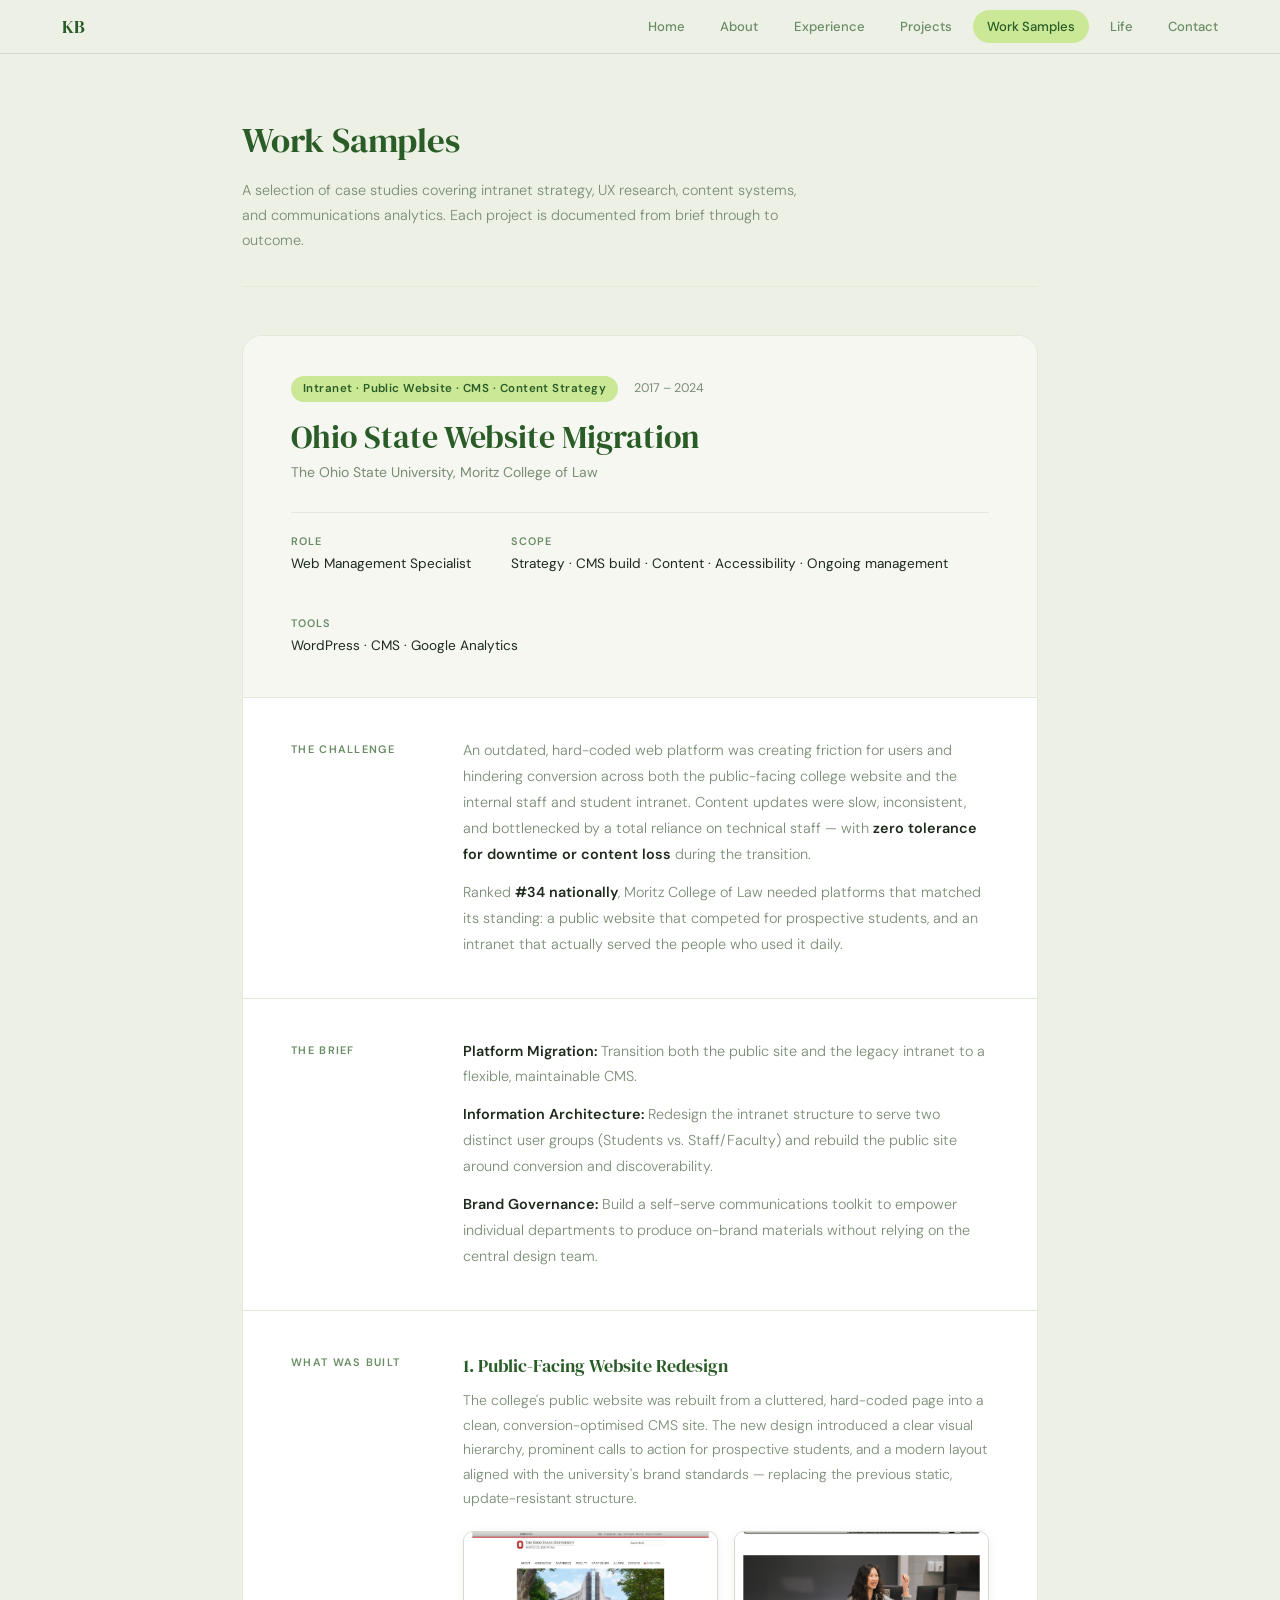
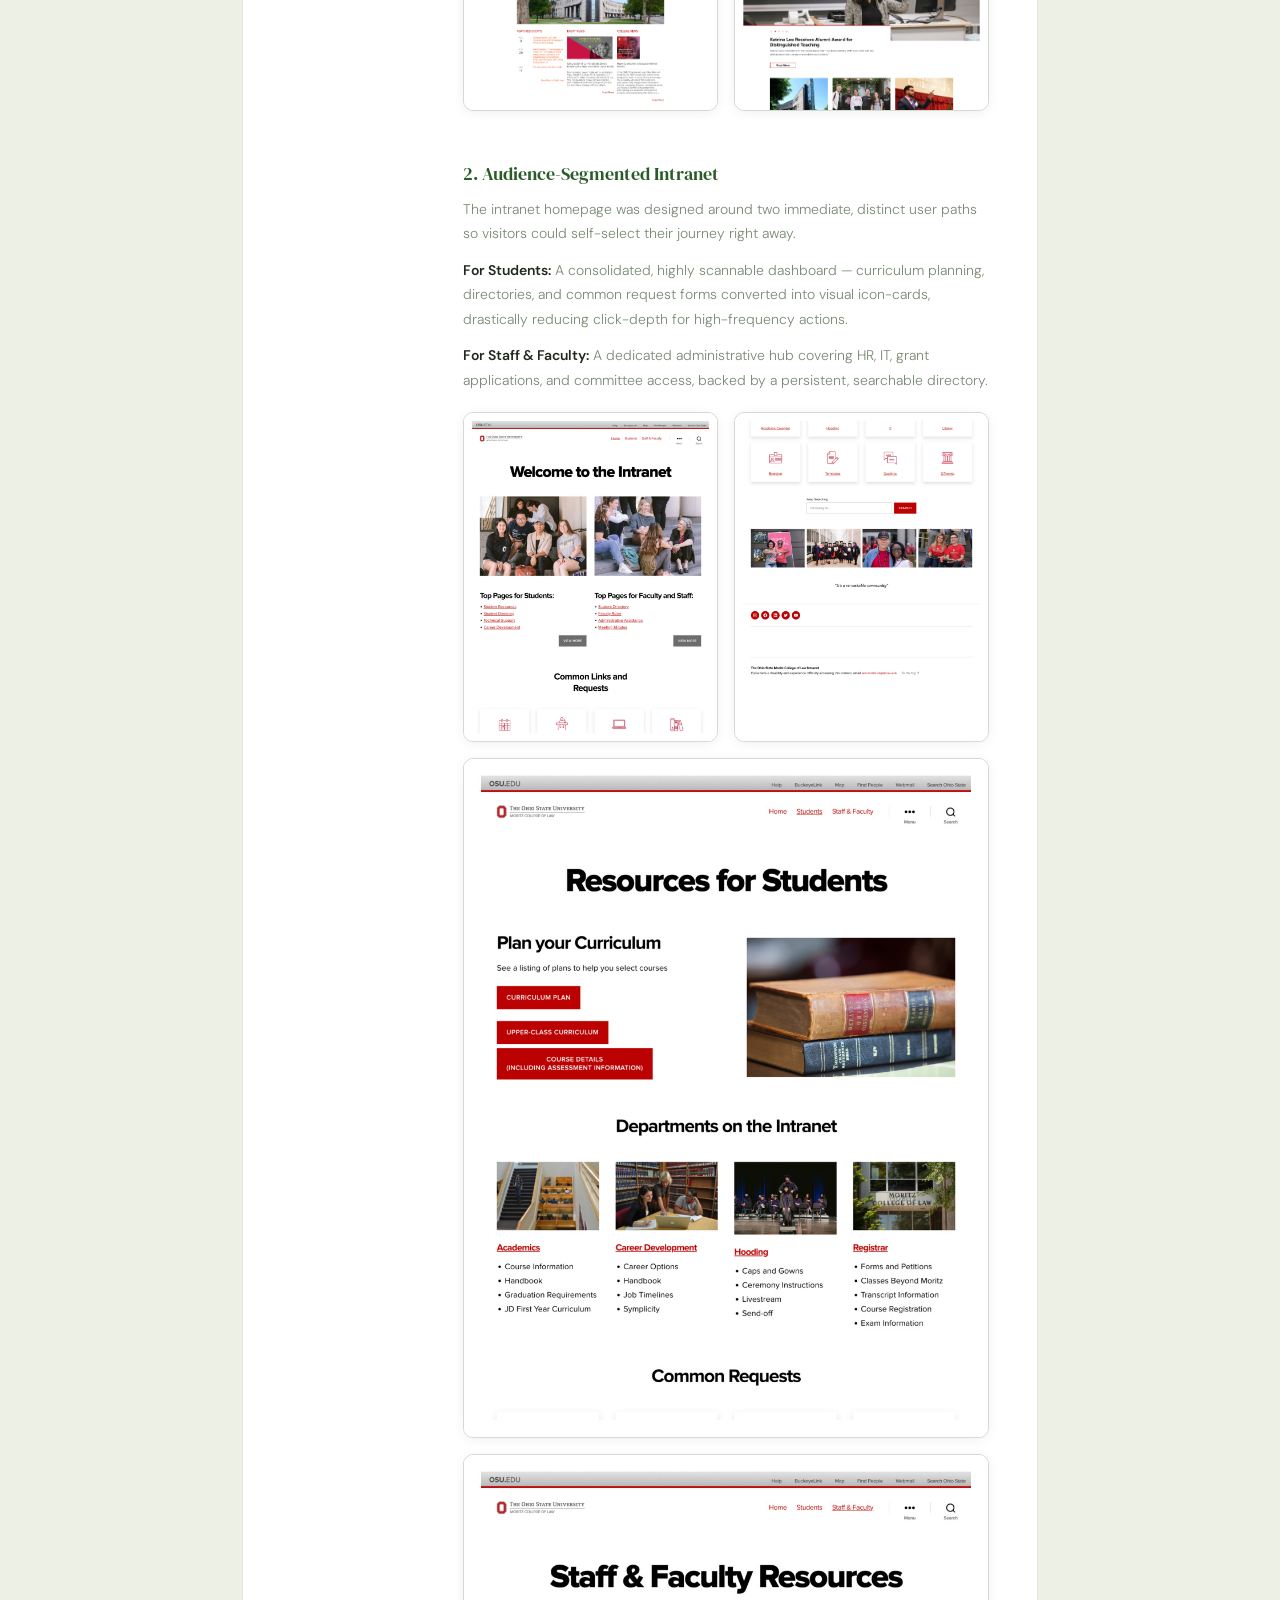
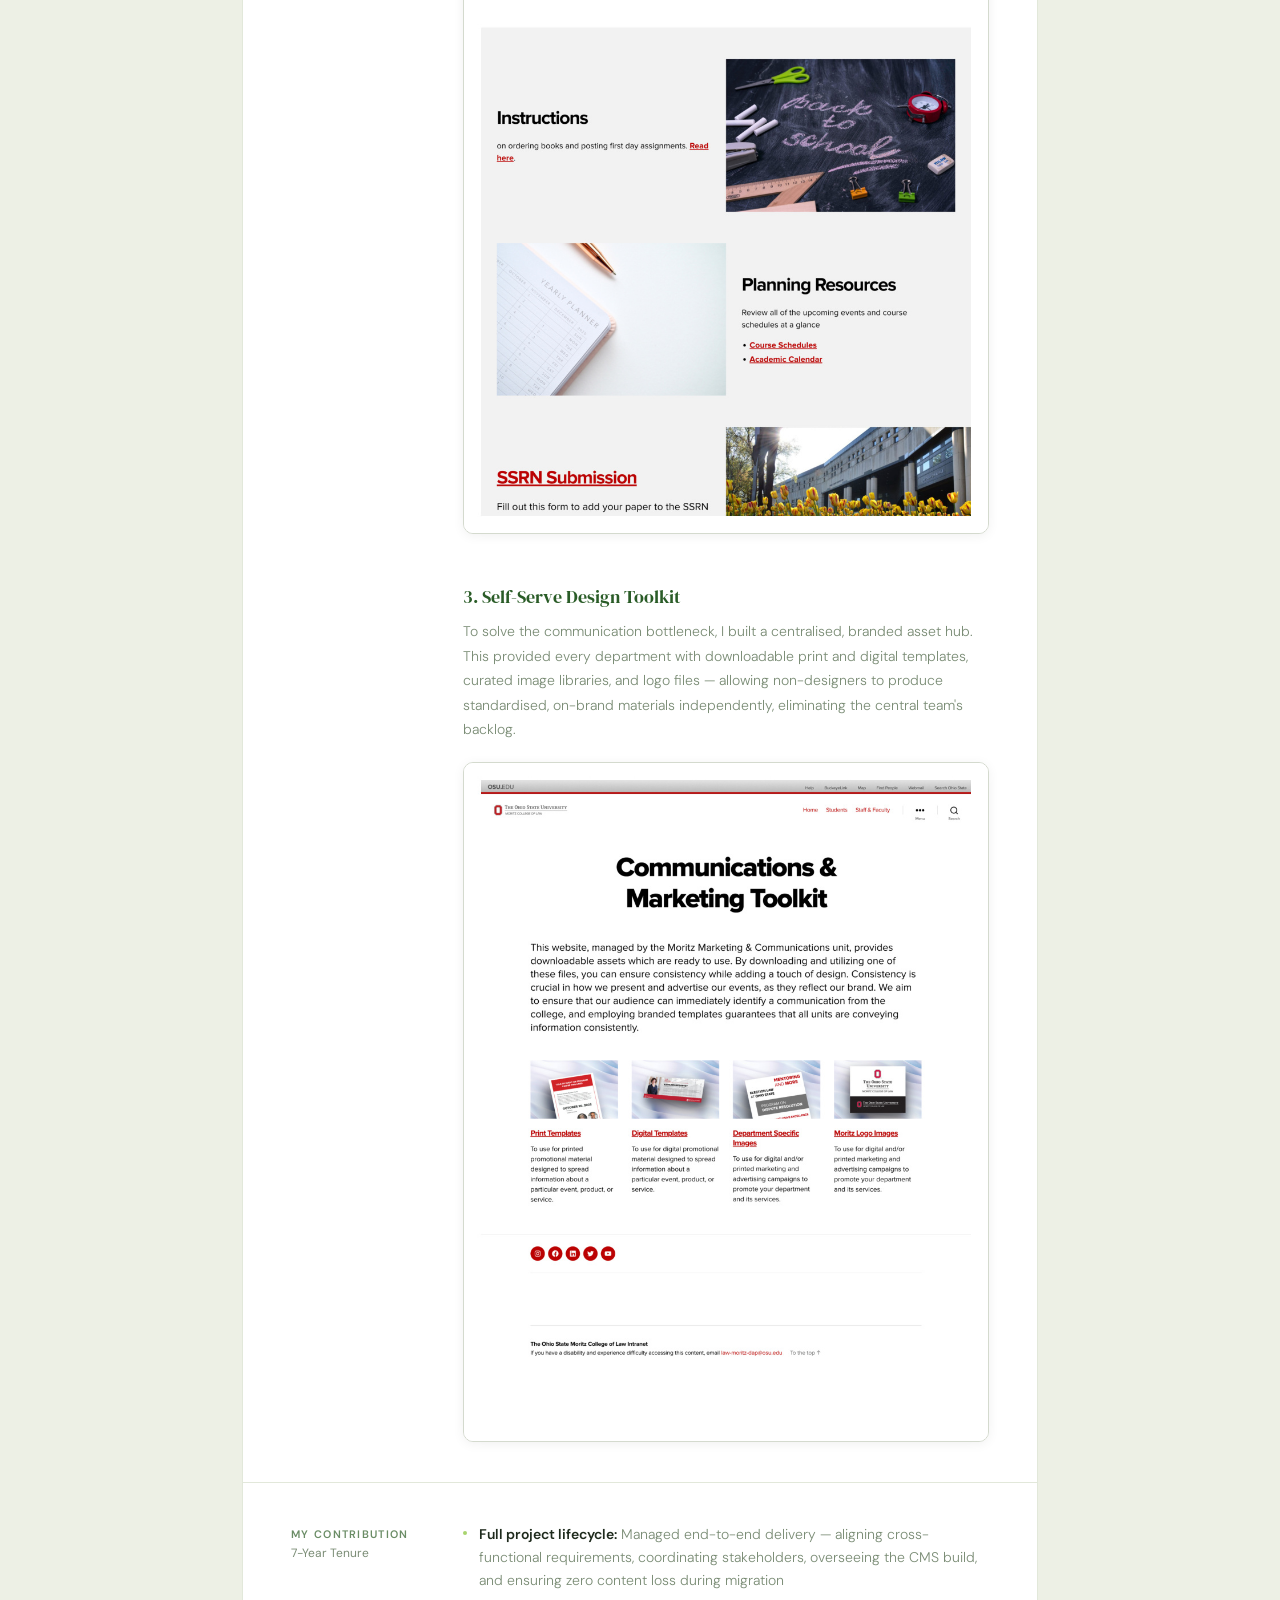
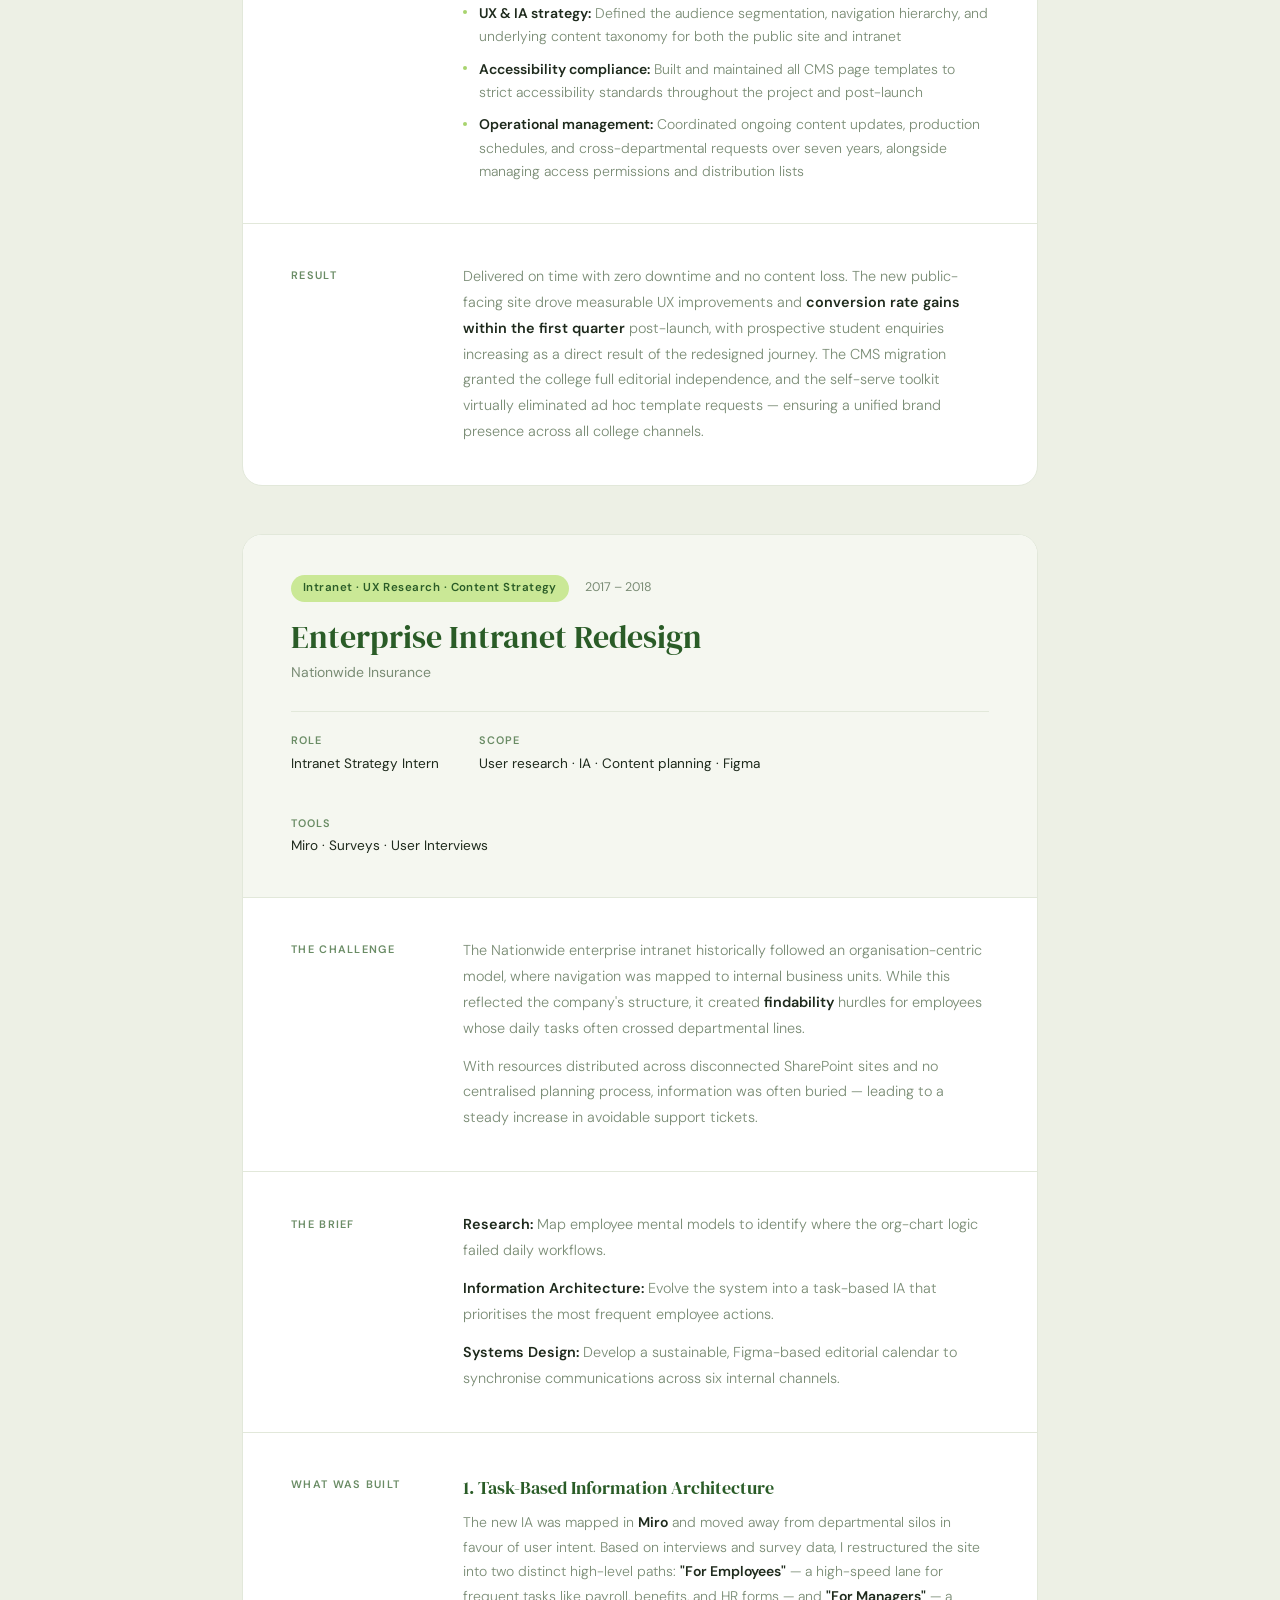
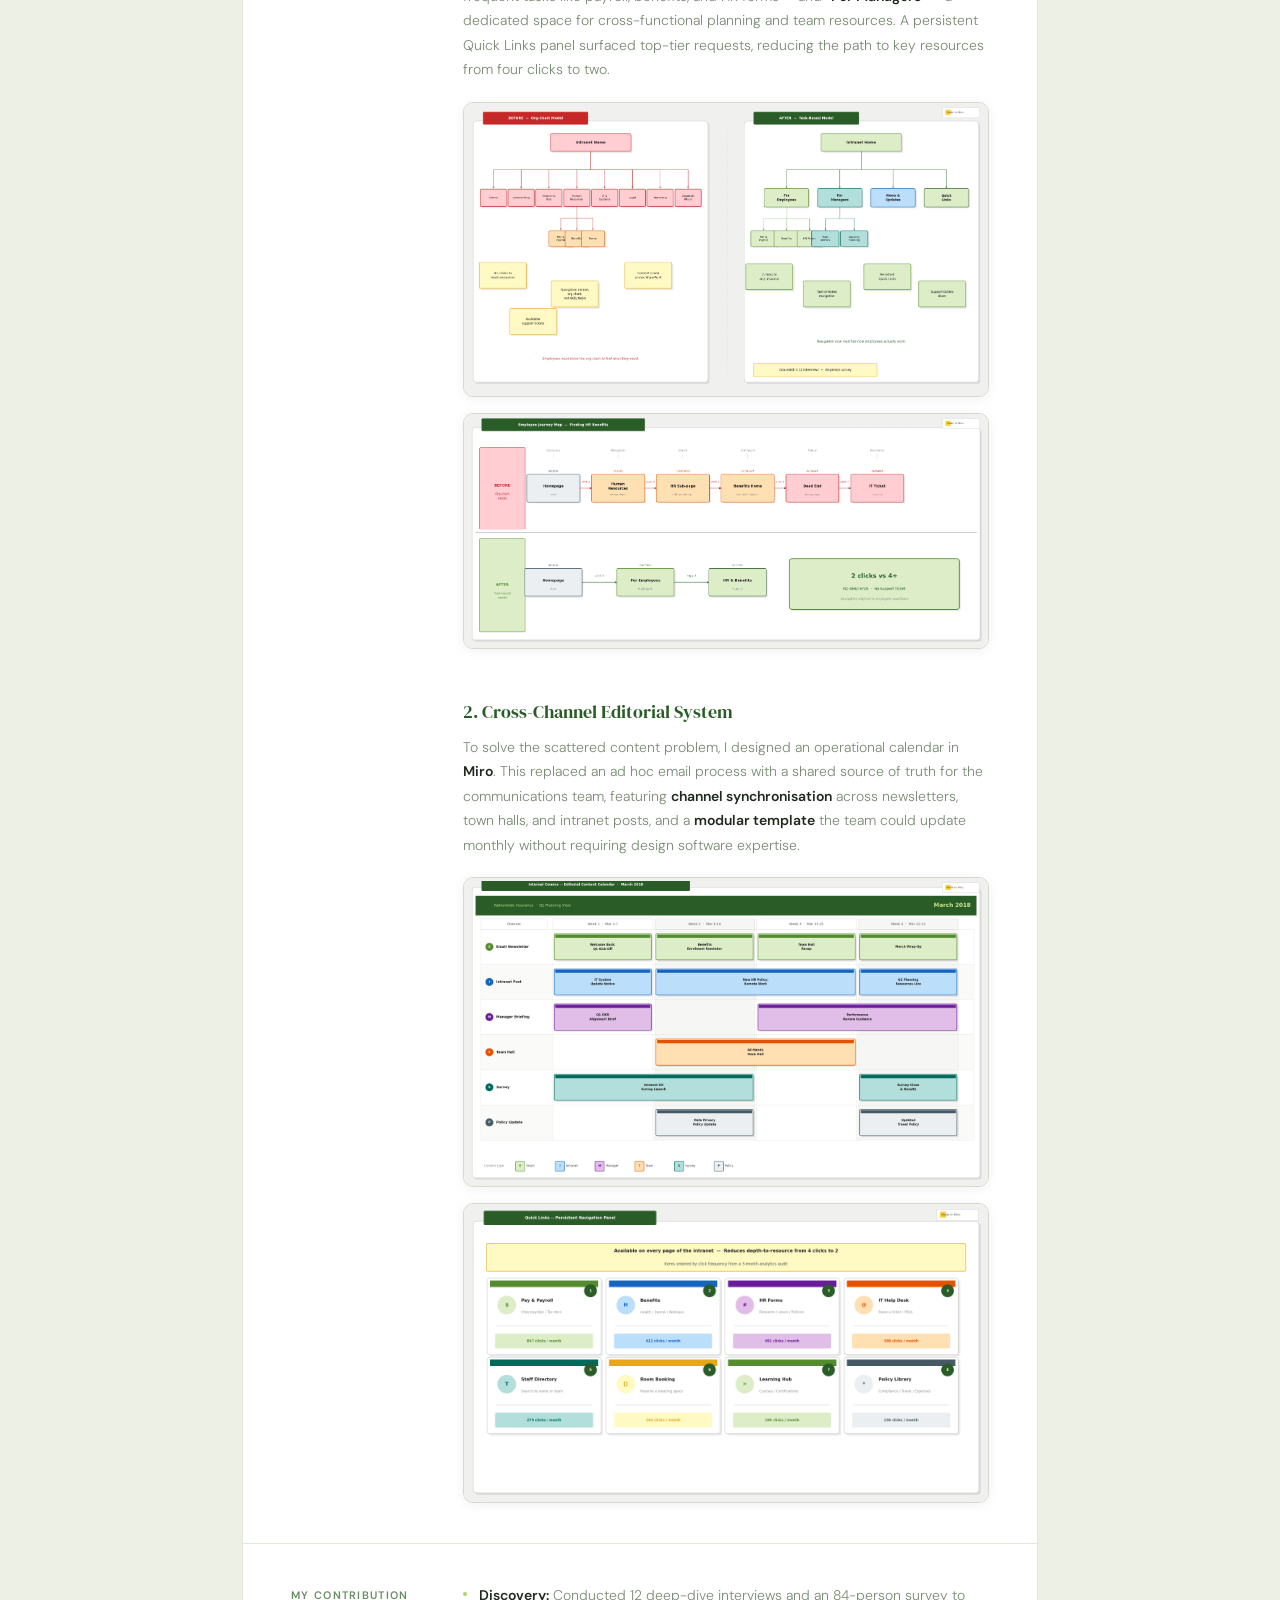
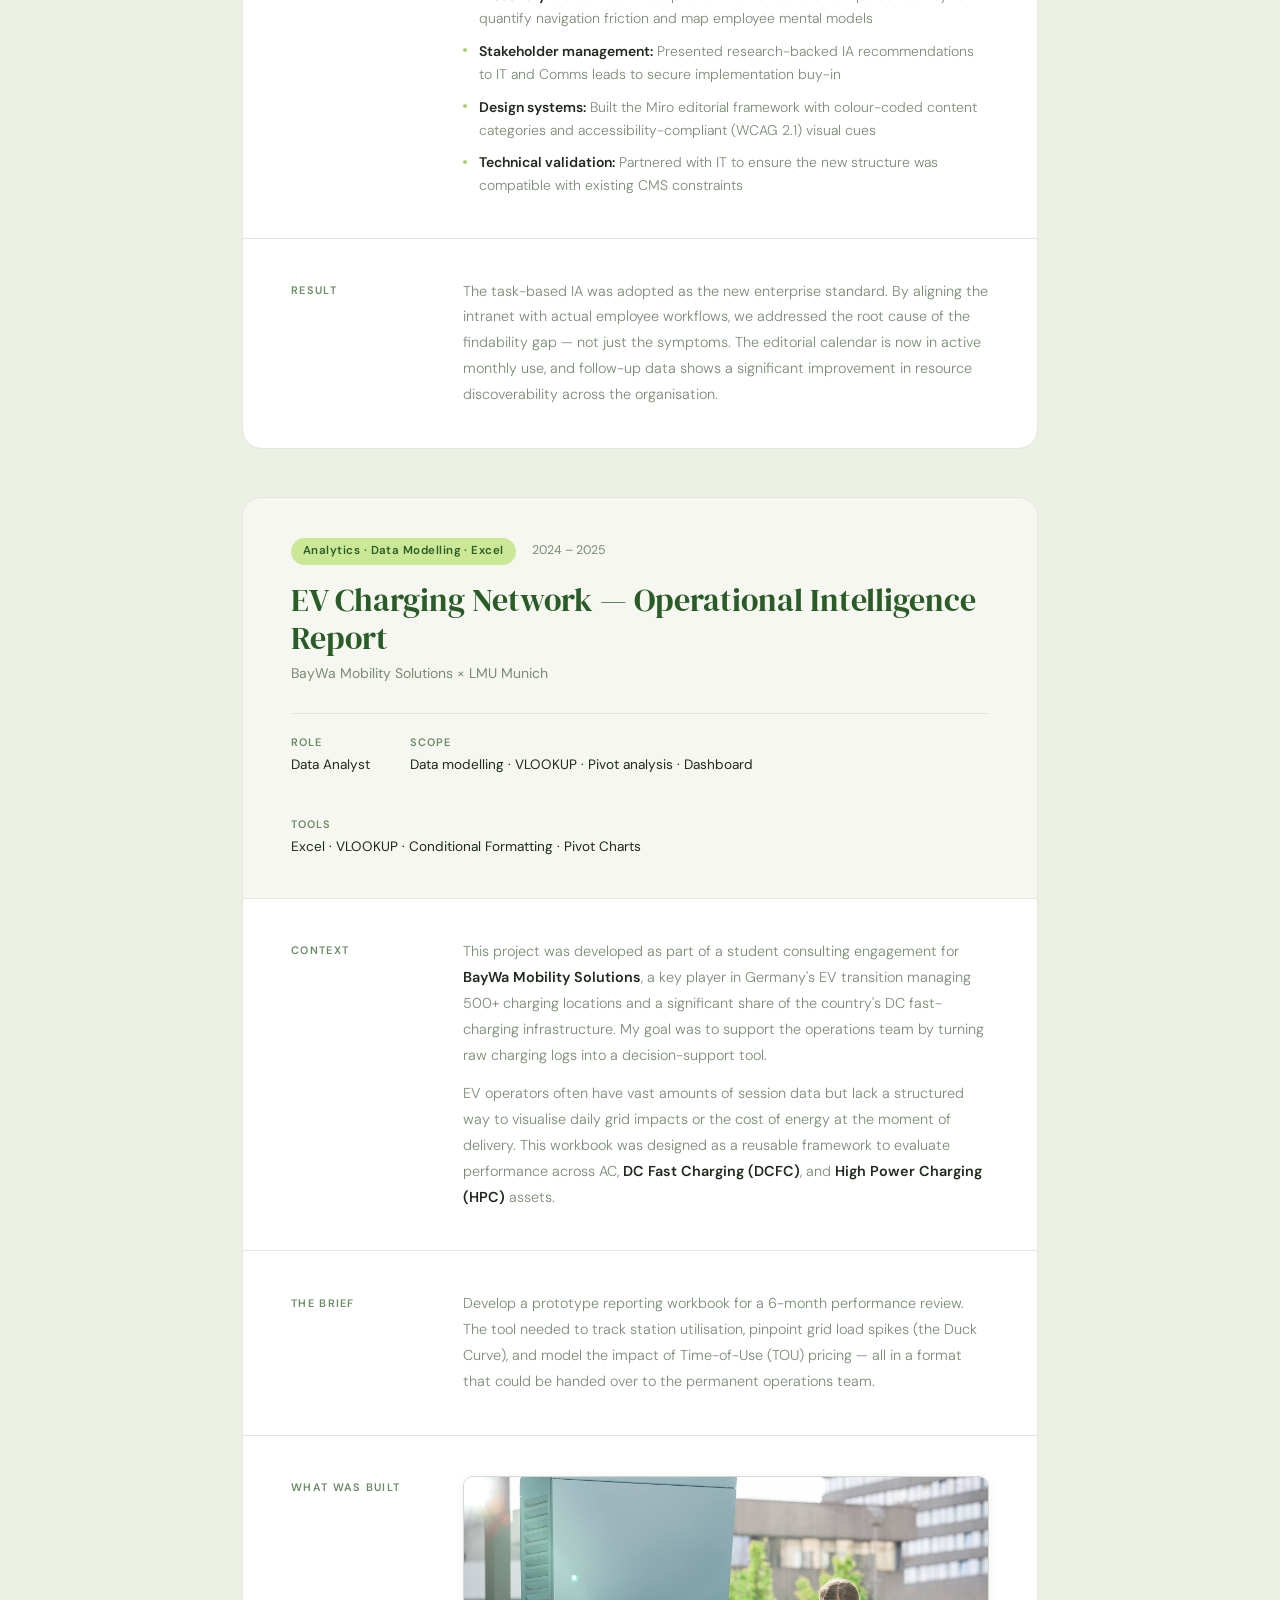
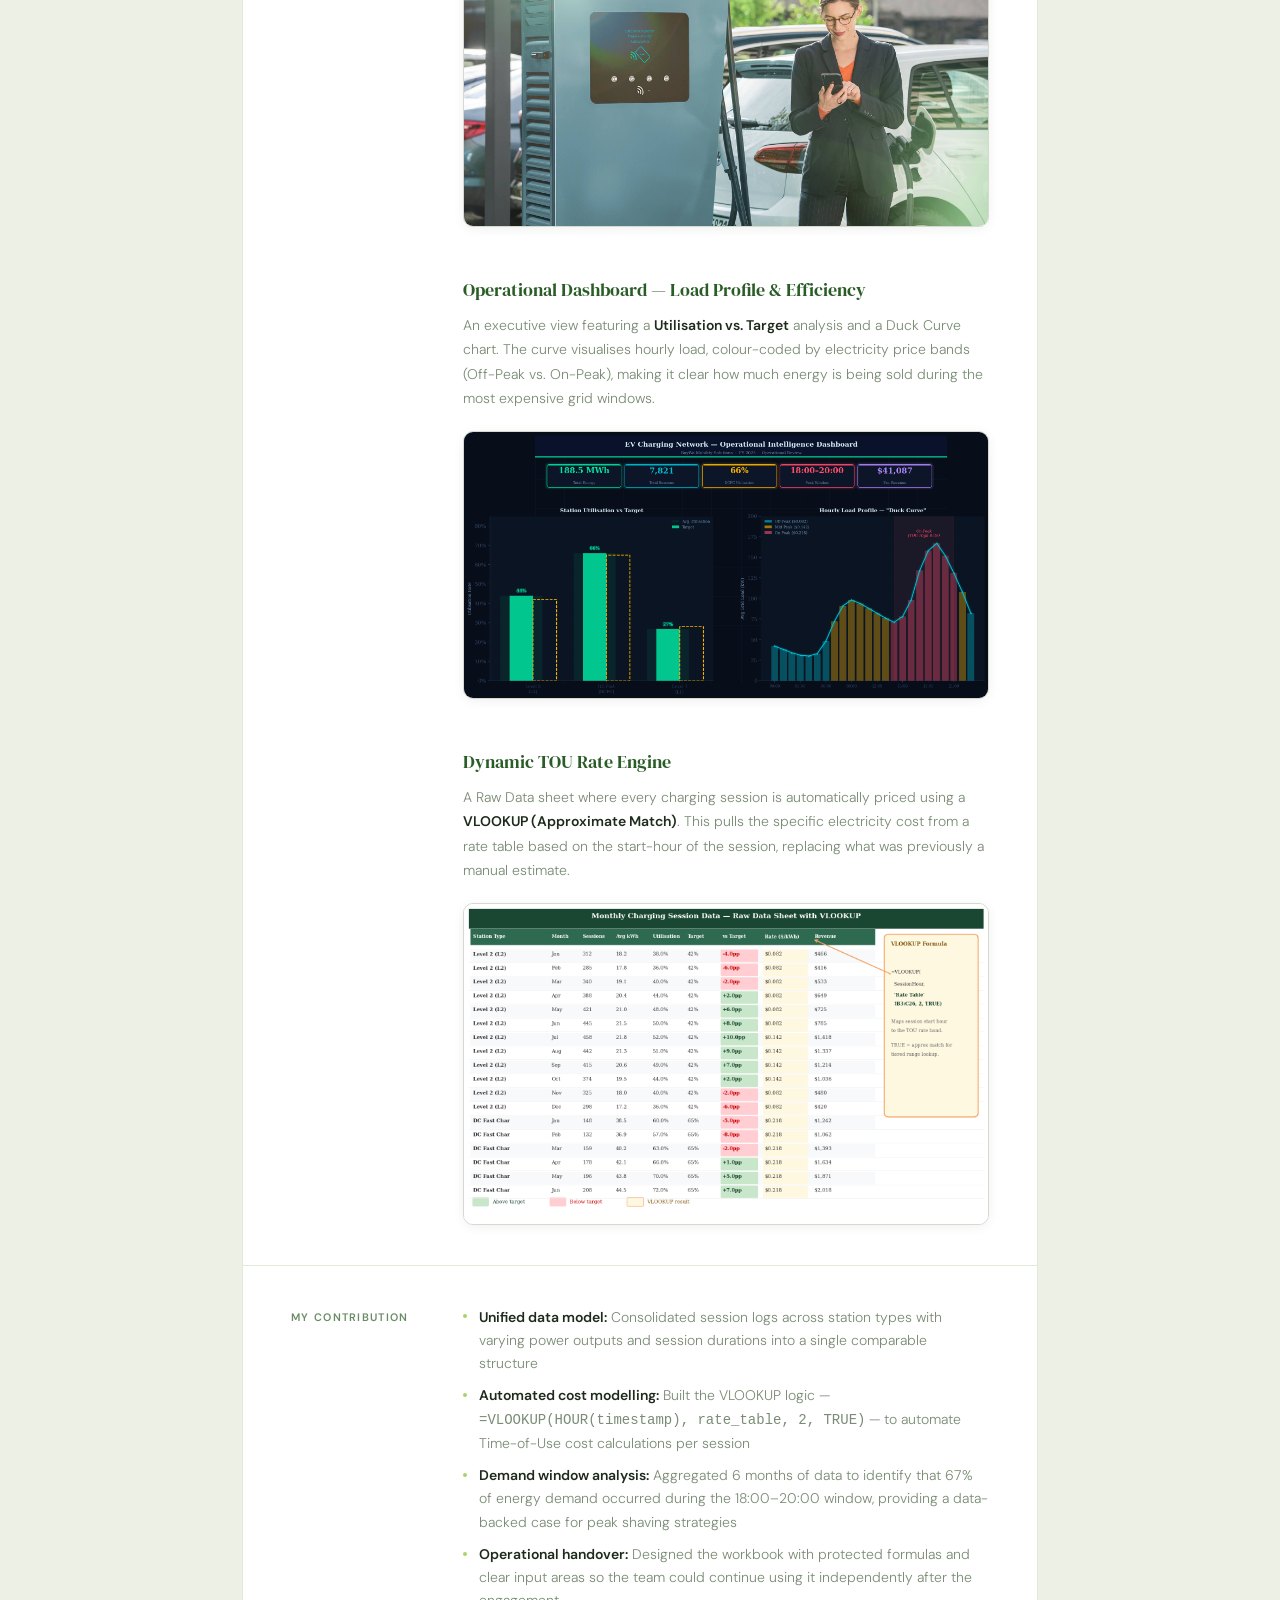
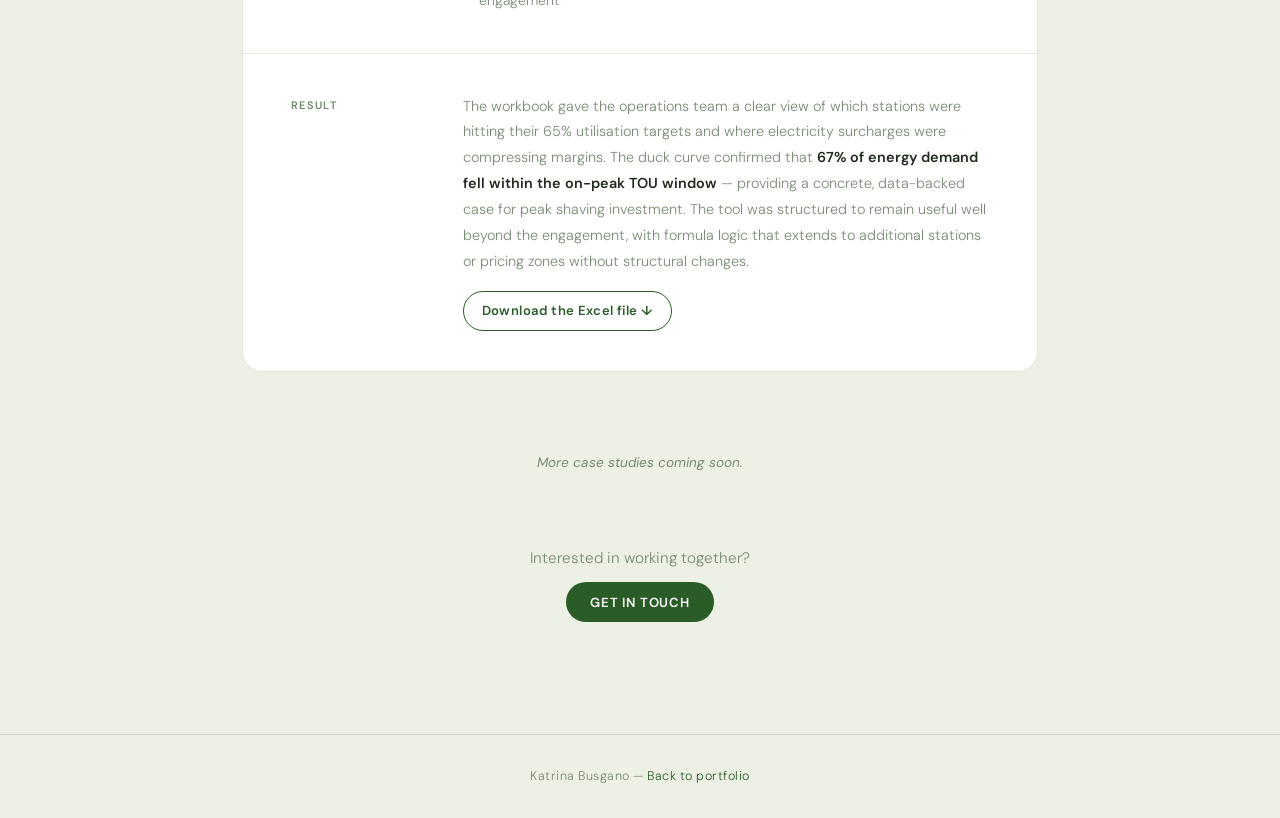
==== work.html @ 921f1012 "Rename Excel file and update GreenGrid references to BayWa" ====
<!DOCTYPE html>
<html lang="en">
<head>
  <meta charset="UTF-8" />
  <meta name="viewport" content="width=device-width, initial-scale=1.0" />
  <title>Work — Katrina Busgano</title>
  <meta property="og:title" content="Work Samples — Katrina Busgano" />
  <meta property="og:description" content="Case studies from Katrina Busgano's work in digital communications and web management." />
  <meta property="og:type" content="website" />
  <meta property="og:url" content="https://ktrnab.github.io/work.html" />
  <meta property="og:image" content="https://ktrnab.github.io/assets/images/og-image.jpg" />
  <meta property="og:image:width" content="1200" />
  <meta property="og:image:height" content="630" />
  <meta name="robots" content="noindex, nofollow" />
  <link rel="icon" href="data:image/svg+xml,<svg xmlns='http://www.w3.org/2000/svg' viewBox='0 0 100 100'><text y='.9em' font-size='90'>K</text></svg>" />
  <link rel="stylesheet" href="style.css" />
  <link rel="stylesheet" href="work.css" />
</head>
<body>

  <nav>
    <a href="index.html" class="nav-logo">KB</a>
    <div class="nav-links">
      <a href="index.html">Home</a>
      <a href="index.html#about">About</a>
      <a href="index.html#experience">Experience</a>
      <a href="index.html#projects">Projects</a>
      <a href="work.html" class="active">Work Samples</a>
      <a href="index.html#interests">Life</a>
      <a href="index.html#contact">Contact</a>
    </div>
  </nav>

  <main>

    <div class="work-intro">
      <h1 class="work-intro-heading">Work Samples</h1>
      <p>A selection of case studies covering intranet strategy, UX research, content systems, and communications analytics. Each project is documented from brief through to outcome.</p>
    </div>

    <!-- CASE STUDY 1 -->
    <article class="case-study" id="osu-intranet">

      <header class="case-header">
        <div class="case-meta">
          <span class="case-tag">Intranet · Public Website · CMS · Content Strategy</span>
          <span class="case-year">2017 – 2024</span>
        </div>
        <h1>Ohio State Website Migration</h1>
        <p class="case-org">The Ohio State University, Moritz College of Law</p>
        <div class="case-role-strip">
          <div class="role-item">
            <span class="role-label">Role</span>
            <span class="role-value">Web Management Specialist</span>
          </div>
          <div class="role-item">
            <span class="role-label">Scope</span>
            <span class="role-value">Strategy · CMS build · Content · Accessibility · Ongoing management</span>
          </div>
          <div class="role-item">
            <span class="role-label">Tools</span>
            <span class="role-value">WordPress · CMS · Google Analytics</span>
          </div>
        </div>
      </header>

      <section class="case-section">
        <div class="section-label">The Challenge</div>
        <div class="section-body">
          <p>An outdated, hard-coded web platform was creating friction for users and hindering conversion across both the public-facing college website and the internal staff and student intranet. Content updates were slow, inconsistent, and bottlenecked by a total reliance on technical staff — with <strong>zero tolerance for downtime or content loss</strong> during the transition.</p>
          <p>Ranked <strong>#34 nationally</strong>, Moritz College of Law needed platforms that matched its standing: a public website that competed for prospective students, and an intranet that actually served the people who used it daily.</p>
        </div>
      </section>

      <section class="case-section">
        <div class="section-label">The Brief</div>
        <div class="section-body">
          <p><strong>Platform Migration:</strong> Transition both the public site and the legacy intranet to a flexible, maintainable CMS.</p>
          <p><strong>Information Architecture:</strong> Redesign the intranet structure to serve two distinct user groups (Students vs. Staff/Faculty) and rebuild the public site around conversion and discoverability.</p>
          <p><strong>Brand Governance:</strong> Build a self-serve communications toolkit to empower individual departments to produce on-brand materials without relying on the central design team.</p>
        </div>
      </section>

      <section class="case-section">
        <div class="section-label">What Was Built</div>
        <div class="section-body full-width">

          <div class="deliverable">
            <div class="deliverable-info">
              <h3>1. Public-Facing Website Redesign</h3>
              <p>The college's public website was rebuilt from a cluttered, hard-coded page into a clean, conversion-optimised CMS site. The new design introduced a clear visual hierarchy, prominent calls to action for prospective students, and a modern layout aligned with the university's brand standards — replacing the previous static, update-resistant structure.</p>
            </div>
            <div class="deliverable-screens">
              <img src="assets/images/work/osu-website-before.png" alt="2017 Moritz Law public website — legacy hard-coded design" class="screen" />
              <img src="assets/images/work/osu-website-after.png" alt="Redesigned Moritz Law public website — modern CMS build" class="screen" />
            </div>
          </div>

          <div class="deliverable">
            <div class="deliverable-info">
              <h3>2. Audience-Segmented Intranet</h3>
              <p>The intranet homepage was designed around two immediate, distinct user paths so visitors could self-select their journey right away.</p>
              <p><strong>For Students:</strong> A consolidated, highly scannable dashboard — curriculum planning, directories, and common request forms converted into visual icon-cards, drastically reducing click-depth for high-frequency actions.</p>
              <p><strong>For Staff &amp; Faculty:</strong> A dedicated administrative hub covering HR, IT, grant applications, and committee access, backed by a persistent, searchable directory.</p>
            </div>
            <div class="deliverable-screens">
              <img src="assets/images/work/intranet-home.jpg" alt="Intranet homepage, top section" class="screen" />
              <img src="assets/images/work/intranet-home-2.jpg" alt="Intranet homepage, common links and footer" class="screen" />
              <img src="assets/images/work/intranet-students.jpg" alt="Resources for Students page" class="screen single" />
              <img src="assets/images/work/intranet-faculty.jpg" alt="Staff and Faculty Resources page" class="screen single" />
            </div>
          </div>

          <div class="deliverable">
            <div class="deliverable-info">
              <h3>3. Self-Serve Design Toolkit</h3>
              <p>To solve the communication bottleneck, I built a centralised, branded asset hub. This provided every department with downloadable print and digital templates, curated image libraries, and logo files — allowing non-designers to produce standardised, on-brand materials independently, eliminating the central team's backlog.</p>
            </div>
            <div class="deliverable-screens">
              <img src="assets/images/work/intranet-toolkit.jpg" alt="Communications and Marketing Toolkit" class="screen single" />
            </div>
          </div>

        </div>
      </section>

      <section class="case-section">
        <div class="section-label">My Contribution<br><span style="font-weight:400;text-transform:none;letter-spacing:0;font-size:0.75rem;color:var(--muted);">7-Year Tenure</span></div>
        <div class="section-body">
          <ul class="contribution-list">
            <li><strong>Full project lifecycle:</strong> Managed end-to-end delivery — aligning cross-functional requirements, coordinating stakeholders, overseeing the CMS build, and ensuring zero content loss during migration</li>
            <li><strong>UX &amp; IA strategy:</strong> Defined the audience segmentation, navigation hierarchy, and underlying content taxonomy for both the public site and intranet</li>
            <li><strong>Accessibility compliance:</strong> Built and maintained all CMS page templates to strict accessibility standards throughout the project and post-launch</li>
            <li><strong>Operational management:</strong> Coordinated ongoing content updates, production schedules, and cross-departmental requests over seven years, alongside managing access permissions and distribution lists</li>
          </ul>
        </div>
      </section>

      <section class="case-section">
        <div class="section-label">Result</div>
        <div class="section-body">
          <p>Delivered on time with zero downtime and no content loss. The new public-facing site drove measurable UX improvements and <strong>conversion rate gains within the first quarter</strong> post-launch, with prospective student enquiries increasing as a direct result of the redesigned journey. The CMS migration granted the college full editorial independence, and the self-serve toolkit virtually eliminated ad hoc template requests — ensuring a unified brand presence across all college channels.</p>
        </div>
      </section>

    </article>

    <!-- CASE STUDY 2 -->
    <article class="case-study" id="nationwide-intranet">

      <header class="case-header">
        <div class="case-meta">
          <span class="case-tag">Intranet · UX Research · Content Strategy</span>
          <span class="case-year">2017 – 2018</span>
        </div>
        <h1>Enterprise Intranet Redesign</h1>
        <p class="case-org">Nationwide Insurance</p>
        <div class="case-role-strip">
          <div class="role-item">
            <span class="role-label">Role</span>
            <span class="role-value">Intranet Strategy Intern</span>
          </div>
          <div class="role-item">
            <span class="role-label">Scope</span>
            <span class="role-value">User research · IA · Content planning · Figma</span>
          </div>
          <div class="role-item">
            <span class="role-label">Tools</span>
            <span class="role-value">Miro · Surveys · User Interviews</span>
          </div>
        </div>
      </header>

      <section class="case-section">
        <div class="section-label">The Challenge</div>
        <div class="section-body">
          <p>The Nationwide enterprise intranet historically followed an organisation-centric model, where navigation was mapped to internal business units. While this reflected the company's structure, it created <strong>findability</strong> hurdles for employees whose daily tasks often crossed departmental lines.</p>
          <p>With resources distributed across disconnected SharePoint sites and no centralised planning process, information was often buried — leading to a steady increase in avoidable support tickets.</p>
        </div>
      </section>

      <section class="case-section">
        <div class="section-label">The Brief</div>
        <div class="section-body">
          <p><strong>Research:</strong> Map employee mental models to identify where the org-chart logic failed daily workflows.</p>
          <p><strong>Information Architecture:</strong> Evolve the system into a task-based IA that prioritises the most frequent employee actions.</p>
          <p><strong>Systems Design:</strong> Develop a sustainable, Figma-based editorial calendar to synchronise communications across six internal channels.</p>
        </div>
      </section>

      <section class="case-section">
        <div class="section-label">What Was Built</div>
        <div class="section-body full-width">

          <div class="deliverable">
            <div class="deliverable-info">
              <h3>1. Task-Based Information Architecture</h3>
              <p>The new IA was mapped in <strong>Miro</strong> and moved away from departmental silos in favour of user intent. Based on interviews and survey data, I restructured the site into two distinct high-level paths: <strong>"For Employees"</strong> — a high-speed lane for frequent tasks like payroll, benefits, and HR forms — and <strong>"For Managers"</strong> — a dedicated space for cross-functional planning and team resources. A persistent Quick Links panel surfaced top-tier requests, reducing the path to key resources from four clicks to two.</p>
            </div>
            <div class="deliverable-screens">
              <img src="assets/images/work/nationwide-ia-before-after.png" alt="Before and after information architecture comparison" class="screen single" />
              <img src="assets/images/work/nationwide-journey.png" alt="User journey map showing old path vs new path" class="screen single" />
            </div>
          </div>

          <div class="deliverable">
            <div class="deliverable-info">
              <h3>2. Cross-Channel Editorial System</h3>
              <p>To solve the scattered content problem, I designed an operational calendar in <strong>Miro</strong>. This replaced an ad hoc email process with a shared source of truth for the communications team, featuring <strong>channel synchronisation</strong> across newsletters, town halls, and intranet posts, and a <strong>modular template</strong> the team could update monthly without requiring design software expertise.</p>
            </div>
            <div class="deliverable-screens">
              <img src="assets/images/work/nationwide-calendar-v2.png" alt="Figma editorial content calendar" class="screen single" />
              <img src="assets/images/work/nationwide-quicklinks.png" alt="Quick Links panel UI mockup" class="screen single" />
            </div>
          </div>

        </div>
      </section>

      <section class="case-section">
        <div class="section-label">My Contribution</div>
        <div class="section-body">
          <ul class="contribution-list">
            <li><strong>Discovery:</strong> Conducted 12 deep-dive interviews and an 84-person survey to quantify navigation friction and map employee mental models</li>
            <li><strong>Stakeholder management:</strong> Presented research-backed IA recommendations to IT and Comms leads to secure implementation buy-in</li>
            <li><strong>Design systems:</strong> Built the Miro editorial framework with colour-coded content categories and accessibility-compliant (WCAG 2.1) visual cues</li>
            <li><strong>Technical validation:</strong> Partnered with IT to ensure the new structure was compatible with existing CMS constraints</li>
          </ul>
        </div>
      </section>

      <section class="case-section">
        <div class="section-label">Result</div>
        <div class="section-body">
          <p>The task-based IA was adopted as the new enterprise standard. By aligning the intranet with actual employee workflows, we addressed the root cause of the findability gap — not just the symptoms. The editorial calendar is now in active monthly use, and follow-up data shows a significant improvement in resource discoverability across the organisation.</p>
        </div>
      </section>

    </article>

    <!-- CASE STUDY 3 -->
    <article class="case-study" id="ev-report">

      <header class="case-header">
        <div class="case-meta">
          <span class="case-tag">Analytics · Data Modelling · Excel</span>
          <span class="case-year">2024 – 2025</span>
        </div>
        <h1>EV Charging Network — Operational Intelligence Report</h1>
        <p class="case-org">BayWa Mobility Solutions × LMU Munich</p>
        <div class="case-role-strip">
          <div class="role-item">
            <span class="role-label">Role</span>
            <span class="role-value">Data Analyst</span>
          </div>
          <div class="role-item">
            <span class="role-label">Scope</span>
            <span class="role-value">Data modelling · VLOOKUP · Pivot analysis · Dashboard</span>
          </div>
          <div class="role-item">
            <span class="role-label">Tools</span>
            <span class="role-value">Excel · VLOOKUP · Conditional Formatting · Pivot Charts</span>
          </div>
        </div>
      </header>

      <section class="case-section">
        <div class="section-label">Context</div>
        <div class="section-body">
          <p>This project was developed as part of a student consulting engagement for <strong>BayWa Mobility Solutions</strong>, a key player in Germany's EV transition managing 500+ charging locations and a significant share of the country's DC fast-charging infrastructure. My goal was to support the operations team by turning raw charging logs into a decision-support tool.</p>
          <p>EV operators often have vast amounts of session data but lack a structured way to visualise daily grid impacts or the cost of energy at the moment of delivery. This workbook was designed as a reusable framework to evaluate performance across AC, <strong>DC Fast Charging (DCFC)</strong>, and <strong>High Power Charging (HPC)</strong> assets.</p>
        </div>
      </section>

      <section class="case-section">
        <div class="section-label">The Brief</div>
        <div class="section-body">
          <p>Develop a prototype reporting workbook for a 6-month performance review. The tool needed to track station utilisation, pinpoint grid load spikes (the Duck Curve), and model the impact of Time-of-Use (TOU) pricing — all in a format that could be handed over to the permanent operations team.</p>
        </div>
      </section>

      <section class="case-section">
        <div class="section-label">What Was Built</div>
        <div class="section-body full-width">

          <div class="deliverable">
            <div class="deliverable-screens">
              <img src="assets/images/work/baywa-ev-hub.jpg" alt="BayWa EV charging hub" class="screen single" />
            </div>
          </div>

          <div class="deliverable">
            <div class="deliverable-info">
              <h3>Operational Dashboard — Load Profile &amp; Efficiency</h3>
              <p>An executive view featuring a <strong>Utilisation vs. Target</strong> analysis and a Duck Curve chart. The curve visualises hourly load, colour-coded by electricity price bands (Off-Peak vs. On-Peak), making it clear how much energy is being sold during the most expensive grid windows.</p>
            </div>
            <div class="deliverable-screens">
              <img src="assets/images/work/report-dashboard.png" alt="EV dashboard: station utilisation bar chart and hourly duck curve" class="screen single" />
            </div>
          </div>

          <div class="deliverable">
            <div class="deliverable-info">
              <h3>Dynamic TOU Rate Engine</h3>
              <p>A Raw Data sheet where every charging session is automatically priced using a <strong>VLOOKUP (Approximate Match)</strong>. This pulls the specific electricity cost from a rate table based on the start-hour of the session, replacing what was previously a manual estimate.</p>
            </div>
            <div class="deliverable-screens">
              <img src="assets/images/work/report-rawdata.png" alt="Raw data sheet with VLOOKUP TOU rate lookup and conditional formatting" class="screen single" />
            </div>
          </div>

        </div>
      </section>

      <section class="case-section">
        <div class="section-label">My Contribution</div>
        <div class="section-body">
          <ul class="contribution-list">
            <li><strong>Unified data model:</strong> Consolidated session logs across station types with varying power outputs and session durations into a single comparable structure</li>
            <li><strong>Automated cost modelling:</strong> Built the VLOOKUP logic — <code>=VLOOKUP(HOUR(timestamp), rate_table, 2, TRUE)</code> — to automate Time-of-Use cost calculations per session</li>
            <li><strong>Demand window analysis:</strong> Aggregated 6 months of data to identify that 67% of energy demand occurred during the 18:00–20:00 window, providing a data-backed case for peak shaving strategies</li>
            <li><strong>Operational handover:</strong> Designed the workbook with protected formulas and clear input areas so the team could continue using it independently after the engagement</li>
          </ul>
        </div>
      </section>

      <section class="case-section">
        <div class="section-label">Result</div>
        <div class="section-body">
          <p>The workbook gave the operations team a clear view of which stations were hitting their 65% utilisation targets and where electricity surcharges were compressing margins. The duck curve confirmed that <strong>67% of energy demand fell within the on-peak TOU window</strong> — providing a concrete, data-backed case for peak shaving investment. The tool was structured to remain useful well beyond the engagement, with formula logic that extends to additional stations or pricing zones without structural changes.</p>
          <p style="margin-top:1rem;">
            <a href="assets/baywa-ev-charging-report-2025.xlsx" class="download-link" download>Download the Excel file ↓</a>
          </p>
        </div>
      </section>

    </article>

    <div class="more-coming">
      <p>More case studies coming soon.</p>
    </div>

    <div class="work-cta">
      <p>Interested in working together?</p>
      <a href="mailto:inboxofkatrina@gmail.com">Get in touch</a>
    </div>

  </main>

  <footer>
    <p>Katrina Busgano &mdash; <a href="index.html">Back to portfolio</a></p>
  </footer>

</body>
</html>
---- style.css ----
@import url('https://fonts.googleapis.com/css2?family=DM+Sans:ital,opsz,wght@0,9..40,300;0,9..40,400;0,9..40,500;0,9..40,600;1,9..40,300&family=DM+Serif+Display:ital@0;1&display=swap');

/* ── RESET & VARIABLES ── */
*, *::before, *::after {
  box-sizing: border-box;
  margin: 0;
  padding: 0;
}

:root {
  --bg:           #edf0e5;
  --bg-warm:      #e8ebe0;
  --surface:      #f5f7f0;
  --surface2:     #ffffff;
  --pill-bg:      #cae896;
  --pill-bg-dark: #a8d46e;
  --green-dark:   #2a5c27;
  --green-mid:    #3d7a39;
  --green-muted:  #6a8c65;
  --text:         #1e2a1c;
  --muted:        #7a8c75;
  --border:       #d4dace;
  --border-light: #e2e8da;
}

html { scroll-behavior: smooth; }

body {
  font-family: 'DM Sans', system-ui, sans-serif;
  background: var(--bg);
  color: var(--text);
  line-height: 1.6;
}

/* ── NAV ── */
nav {
  position: fixed;
  top: 0; left: 0; right: 0;
  background: rgba(237, 240, 229, 0.92);
  backdrop-filter: blur(12px);
  border-bottom: 1px solid var(--border);
  padding: 0 3rem;
  height: 54px;
  display: flex;
  align-items: center;
  justify-content: space-between;
  z-index: 100;
}

.nav-logo {
  font-family: 'DM Serif Display', serif;
  font-size: 1.15rem;
  color: var(--green-dark);
  letter-spacing: 0.02em;
}

.nav-links {
  display: flex;
  gap: 0.5rem;
}

nav a {
  color: var(--green-muted);
  text-decoration: none;
  font-size: 0.82rem;
  font-weight: 500;
  padding: 0.35rem 0.85rem;
  border-radius: 99px;
  transition: background 0.2s, color 0.2s;
}

nav a:hover,
nav a.active {
  background: var(--pill-bg);
  color: var(--green-dark);
}

/* ── HERO ── */
.hero {
  min-height: 100vh;
  display: flex;
  flex-direction: column;
  align-items: center;
  justify-content: center;
  padding: 7rem 2rem 5rem;
  position: relative;
}

.hero-inner {
  display: flex;
  gap: 5rem;
  max-width: 1000px;
  width: 100%;
  align-items: center;
}

.hero-photo {
  flex-shrink: 0;
  width: 200px;
  height: 260px;
  object-fit: cover;
  object-position: center top;
  border-radius: 100px 100px 60px 60px;
  border: 3px solid var(--pill-bg-dark);
  box-shadow: 0 8px 28px rgba(42, 92, 39, 0.1);
}

.hero-eyebrow {
  font-size: 0.78rem;
  font-weight: 500;
  letter-spacing: 0.18em;
  text-transform: uppercase;
  color: var(--green-muted);
  margin-bottom: 0.5rem;
}

.hero-text h1 {
  font-family: 'DM Serif Display', serif;
  font-size: 3.6rem;
  font-weight: 400;
  line-height: 1.05;
  color: var(--green-dark);
  margin-bottom: 0.6rem;
}

.hero-title {
  display: inline-block;
  font-size: 0.82rem;
  font-weight: 500;
  color: var(--green-dark);
  background: var(--pill-bg);
  padding: 0.3rem 0.9rem;
  border-radius: 99px;
  margin-bottom: 1.5rem;
  letter-spacing: 0.02em;
}

.hero-bio {
  color: var(--muted);
  max-width: 520px;
  font-size: 0.95rem;
  line-height: 1.8;
  font-weight: 300;
  margin-bottom: 1.25rem;
}

.hero-meta {
  display: flex;
  gap: 1rem;
  font-size: 0.8rem;
  color: var(--muted);
  margin-bottom: 2rem;
  flex-wrap: wrap;
}

.hero-meta span {
  display: flex;
  align-items: center;
  gap: 0.4rem;
}

.dot {
  width: 5px;
  height: 5px;
  border-radius: 50%;
  background: var(--pill-bg-dark);
  display: inline-block;
  flex-shrink: 0;
}

.hero-cta {
  display: flex;
  gap: 0.6rem;
  flex-wrap: wrap;
}

.btn-primary {
  padding: 0.6rem 1.4rem;
  background: var(--green-dark);
  color: var(--pill-bg);
  text-decoration: none;
  border-radius: 99px;
  font-size: 0.82rem;
  font-weight: 500;
  transition: background 0.2s, transform 0.15s;
}

.btn-primary:hover {
  background: var(--green-mid);
  transform: translateY(-1px);
}

.btn-ghost {
  padding: 0.6rem 1.4rem;
  border: 1px solid var(--border);
  color: var(--green-muted);
  text-decoration: none;
  border-radius: 99px;
  font-size: 0.82rem;
  font-weight: 500;
  background: var(--surface2);
  transition: border-color 0.2s, background 0.2s, color 0.2s, transform 0.15s;
}

.btn-ghost:hover {
  border-color: var(--pill-bg-dark);
  background: var(--pill-bg);
  color: var(--green-dark);
  transform: translateY(-1px);
}

.hero-scroll-hint {
  position: absolute;
  bottom: 2rem;
  display: flex;
  flex-direction: column;
  align-items: center;
  gap: 0.4rem;
  color: var(--muted);
  font-size: 0.7rem;
  letter-spacing: 0.15em;
  text-transform: uppercase;
  animation: bounce 2s infinite;
}

@keyframes bounce {
  0%, 100% { transform: translateY(0); }
  50%       { transform: translateY(6px); }
}

/* ── SECTION SHARED ── */
.section-inner {
  max-width: 960px;
  margin: 0 auto;
  padding: 5rem 2rem;
}

.section-heading {
  font-family: 'DM Serif Display', serif;
  font-size: 2.2rem;
  font-weight: 400;
  color: var(--green-dark);
  margin-bottom: 2.5rem;
  position: relative;
  display: inline-block;
}

.section-heading::after {
  content: '';
  position: absolute;
  bottom: -8px;
  left: 0;
  width: 36px;
  height: 2px;
  background: var(--pill-bg-dark);
  border-radius: 2px;
}

.section-sub {
  color: var(--muted);
  font-size: 0.9rem;
  font-weight: 300;
  margin-top: -1.75rem;
  margin-bottom: 2.5rem;
}

/* ── ABOUT ── */
#about {
  background: var(--bg-warm);
  border-top: 1px solid var(--border);
  border-bottom: 1px solid var(--border);
}

.about-cards {
  display: grid;
  grid-template-columns: repeat(3, 1fr);
  gap: 1rem;
  margin-bottom: 1rem;
}

.card {
  background: var(--surface2);
  border: 1px solid var(--border-light);
  border-radius: 16px;
  padding: 1.5rem;
  transition: border-color 0.2s, transform 0.2s, box-shadow 0.2s;
}

.card:hover {
  border-color: var(--pill-bg-dark);
  transform: translateY(-2px);
  box-shadow: 0 4px 20px rgba(42, 92, 39, 0.06);
}

.card h3 {
  font-size: 0.68rem;
  font-weight: 600;
  text-transform: uppercase;
  letter-spacing: 0.14em;
  color: var(--green-muted);
  margin-bottom: 1rem;
  padding-bottom: 0.5rem;
  border-bottom: 1px solid var(--border-light);
}

.card ul {
  list-style: none;
  display: flex;
  flex-direction: column;
  gap: 0.45rem;
}

.card li {
  font-size: 0.85rem;
  color: var(--muted);
  padding-left: 0.9rem;
  position: relative;
  line-height: 1.5;
}

.card li::before {
  content: '';
  position: absolute;
  left: 0;
  top: 0.6em;
  width: 4px;
  height: 4px;
  border-radius: 50%;
  background: var(--pill-bg-dark);
}

.card li strong {
  color: var(--text);
  display: block;
  font-weight: 500;
}

.card li em {
  font-size: 0.78rem;
  font-style: normal;
  color: var(--muted);
  display: block;
}

.card-wide { width: 100%; }

.certs-grid {
  display: grid;
  grid-template-columns: repeat(2, 1fr);
  gap: 0.5rem 2rem;
}

.certs-grid span {
  font-size: 0.85rem;
  color: var(--muted);
  padding-left: 0.9rem;
  position: relative;
}

.certs-grid span::before {
  content: '';
  position: absolute;
  left: 0;
  top: 0.6em;
  width: 4px;
  height: 4px;
  border-radius: 50%;
  background: var(--pill-bg-dark);
}

/* ── EXPERIENCE ── */
#experience {
  background: var(--surface);
  border-top: 1px solid var(--border);
  border-bottom: 1px solid var(--border);
}

.timeline {
  position: relative;
  padding-left: 1.5rem;
}

.timeline::before {
  content: '';
  position: absolute;
  left: 0;
  top: 8px;
  bottom: 8px;
  width: 1px;
  background: linear-gradient(to bottom, var(--pill-bg-dark), var(--border-light));
}

.timeline-item {
  display: grid;
  grid-template-columns: 170px 1fr;
  gap: 2rem;
  padding: 2rem 0;
  border-bottom: 1px solid var(--border-light);
  position: relative;
}

.timeline-item:last-child { border-bottom: none; }

.timeline-item::before {
  content: '';
  position: absolute;
  left: -1.5rem;
  top: 2.5rem;
  width: 9px;
  height: 9px;
  border-radius: 50%;
  background: var(--pill-bg-dark);
  border: 2px solid var(--surface);
  box-shadow: 0 0 0 2px var(--pill-bg-dark);
}

.timeline-meta {
  display: flex;
  flex-direction: column;
  gap: 0.5rem;
  padding-top: 0.15rem;
}

.timeline-date {
  font-size: 0.76rem;
  color: var(--muted);
  font-weight: 400;
  line-height: 1.4;
}

.timeline-badge {
  display: inline-block;
  padding: 0.15rem 0.65rem;
  border-radius: 99px;
  font-size: 0.68rem;
  font-weight: 600;
  letter-spacing: 0.06em;
  text-transform: uppercase;
  width: fit-content;
}

.timeline-badge.current {
  background: var(--pill-bg);
  color: var(--green-dark);
  border: 1px solid var(--pill-bg-dark);
}

.timeline-role {
  font-size: 1rem;
  font-weight: 600;
  color: var(--text);
  margin-bottom: 0.2rem;
}

.timeline-company {
  font-size: 0.82rem;
  color: var(--green-mid);
  margin-bottom: 0.85rem;
  font-weight: 500;
}

.timeline-bullets {
  list-style: none;
  display: flex;
  flex-direction: column;
  gap: 0.55rem;
}

.timeline-bullets li {
  font-size: 0.865rem;
  color: var(--muted);
  padding-left: 1rem;
  position: relative;
  line-height: 1.65;
  font-weight: 300;
}

.timeline-bullets li::before {
  content: '';
  position: absolute;
  left: 0;
  top: 0.6em;
  width: 4px;
  height: 4px;
  border-radius: 50%;
  background: var(--pill-bg-dark);
}

/* ── PROJECTS ── */
#projects {
  border-bottom: 1px solid var(--border);
}

.projects-grid {
  display: grid;
  grid-template-columns: repeat(3, 1fr);
  gap: 1rem;
}

.project-card {
  background: var(--surface2);
  border: 1px solid var(--border-light);
  border-radius: 16px;
  padding: 1.75rem;
  display: flex;
  flex-direction: column;
  gap: 0.75rem;
  transition: border-color 0.2s, transform 0.2s, box-shadow 0.2s;
}

.project-card:hover {
  border-color: var(--pill-bg-dark);
  transform: translateY(-3px);
  box-shadow: 0 8px 28px rgba(42, 92, 39, 0.07);
}

.project-tag {
  font-size: 0.7rem;
  font-weight: 600;
  text-transform: uppercase;
  letter-spacing: 0.1em;
  display: inline-block;
  background: var(--pill-bg);
  color: var(--green-dark);
  padding: 0.2rem 0.65rem;
  border-radius: 99px;
  width: fit-content;
}

.project-card h3 {
  font-family: 'DM Serif Display', serif;
  font-size: 1.1rem;
  font-weight: 400;
  color: var(--text);
  line-height: 1.3;
}

.project-card p {
  font-size: 0.85rem;
  color: var(--muted);
  line-height: 1.75;
  flex: 1;
  font-weight: 300;
}

.project-card p strong {
  color: var(--green-dark);
  font-weight: 600;
}

.case-study-link {
  display: inline-block;
  margin-top: 0.75rem;
  font-size: 0.8rem;
  font-weight: 500;
  color: var(--green-mid);
  text-decoration: none;
  transition: color 0.2s;
}

.case-study-link:hover {
  color: var(--green-dark);
}

.project-skills {
  display: flex;
  flex-wrap: wrap;
  gap: 0.4rem;
  margin-top: 0.25rem;
}

.project-skills span {
  font-size: 0.72rem;
  padding: 0.2rem 0.65rem;
  border-radius: 99px;
  background: var(--bg);
  border: 1px solid var(--border);
  color: var(--green-muted);
}

/* ── INTERESTS ── */
#interests {
  background: var(--bg-warm);
  border-top: 1px solid var(--border);
  border-bottom: 1px solid var(--border);
}

.interests-grid {
  display: grid;
  grid-template-columns: repeat(3, 1fr);
  gap: 1.25rem;
  margin-bottom: 1.5rem;
}

.interest-card {
  background: var(--surface2);
  border: 1px solid var(--border-light);
  border-radius: 16px;
  padding: 2rem 1.75rem;
  display: flex;
  flex-direction: column;
  gap: 0.75rem;
  transition: border-color 0.2s, transform 0.2s, box-shadow 0.2s;
}

.interest-card:hover {
  border-color: var(--pill-bg-dark);
  transform: translateY(-3px);
  box-shadow: 0 8px 28px rgba(42, 92, 39, 0.07);
}

.interest-icon {
  font-size: 2rem;
  line-height: 1;
}

.interest-card h3 {
  font-family: 'DM Serif Display', serif;
  font-size: 1.15rem;
  font-weight: 400;
  color: var(--green-dark);
}

.interest-card p {
  font-size: 0.875rem;
  color: var(--muted);
  line-height: 1.75;
  font-weight: 300;
}

/* Photo strip */
.interests-photos {
  display: grid;
  grid-template-columns: repeat(4, 1fr);
  gap: 1rem;
  margin-top: 1.5rem;
}

.interest-photo-card {
  display: flex;
  flex-direction: column;
  gap: 0.5rem;
}

.interest-photo-card img {
  width: 100%;
  aspect-ratio: 3/4;
  object-fit: cover;
  object-position: center;
  border-radius: 12px;
  display: block;
}

.interest-tag {
  font-size: 0.72rem;
  font-weight: 500;
  background: var(--pill-bg);
  color: var(--green-dark);
  padding: 0.2rem 0.65rem;
  border-radius: 99px;
  width: fit-content;
}

/* Hero interest pills */
.hero-interests {
  display: flex;
  flex-wrap: wrap;
  gap: 0.5rem;
  margin-bottom: 1.5rem;
}

.hero-interests span {
  font-size: 0.8rem;
  font-weight: 500;
  background: var(--pill-bg);
  color: var(--green-dark);
  padding: 0.3rem 0.85rem;
  border-radius: 99px;
}

/* ── CONTACT ── */
.contact-sub {
  color: var(--muted);
  font-size: 0.9rem;
  font-weight: 300;
  margin-top: -1.75rem;
  margin-bottom: 2.5rem;
}

.contact-cards {
  display: flex;
  flex-direction: column;
  gap: 0.75rem;
  max-width: 460px;
}

.contact-card {
  display: flex;
  align-items: center;
  gap: 1rem;
  padding: 1rem 1.25rem;
  background: var(--surface2);
  border: 1px solid var(--border-light);
  border-radius: 14px;
  text-decoration: none;
  color: var(--muted);
  font-size: 0.875rem;
  font-weight: 400;
  transition: border-color 0.2s, background 0.2s, color 0.2s, transform 0.2s;
}

.contact-card:hover {
  border-color: var(--pill-bg-dark);
  background: var(--pill-bg);
  color: var(--green-dark);
  transform: translateX(5px);
}

.contact-card svg:first-child { flex-shrink: 0; }

.contact-card .arrow {
  margin-left: auto;
  opacity: 0;
  transition: opacity 0.2s, transform 0.2s;
}

.contact-card:hover .arrow {
  opacity: 1;
  transform: translateX(3px);
}

/* ── FOOTER ── */
footer {
  text-align: center;
  padding: 2rem;
  border-top: 1px solid var(--border);
  font-size: 0.78rem;
  color: var(--muted);
  font-weight: 300;
  letter-spacing: 0.04em;
}

.footer-updated {
  margin-top: 0.35rem;
  font-size: 0.72rem;
  opacity: 0.6;
}

/* ── SCROLL-TO-TOP ── */
#scroll-top {
  position: fixed;
  bottom: 2rem;
  right: 2rem;
  width: 40px;
  height: 40px;
  border-radius: 50%;
  background: var(--surface2);
  border: 1px solid var(--border);
  color: var(--green-muted);
  cursor: pointer;
  display: flex;
  align-items: center;
  justify-content: center;
  opacity: 0;
  pointer-events: none;
  transition: opacity 0.3s, background 0.2s, border-color 0.2s, transform 0.2s;
  z-index: 99;
}

#scroll-top.show {
  opacity: 1;
  pointer-events: auto;
}

#scroll-top:hover {
  background: var(--pill-bg);
  border-color: var(--pill-bg-dark);
  color: var(--green-dark);
  transform: translateY(-2px);
}

/* ── SCROLL FADE-IN ── */
.fade-in {
  opacity: 0;
  transform: translateY(16px);
  transition: opacity 0.5s ease, transform 0.5s ease;
}

.fade-in.visible {
  opacity: 1;
  transform: translateY(0);
}

/* ── RESPONSIVE ── */
@media (max-width: 768px) {
  nav { padding: 0 1.25rem; }
  .nav-links { gap: 0.25rem; }

  .hero-inner {
    flex-direction: column;
    text-align: center;
    gap: 2rem;
  }

  .hero-photo {
    width: 220px;
    height: 300px;
  }

  .hero-text h1 { font-size: 2.8rem; }
  .hero-meta { justify-content: center; }
  .hero-cta { justify-content: center; }

  .about-cards { grid-template-columns: 1fr; }
  .certs-grid  { grid-template-columns: 1fr; }
  .projects-grid { grid-template-columns: 1fr; }
  .interests-grid { grid-template-columns: 1fr; }

  .timeline-item {
    grid-template-columns: 1fr;
    gap: 0.5rem;
  }

  .contact-cards { max-width: 100%; }
}
---- work.css ----
/* ── WORK PAGE ONLY ── */

main {
  max-width: 860px;
  margin: 0 auto;
  padding: 4rem 2rem 6rem;
}

/* Page intro */
.work-intro {
  padding: 3rem 0 2rem;
  border-bottom: 1px solid var(--border-light);
  margin-bottom: 3rem;
}

.work-intro-heading {
  font-family: 'DM Serif Display', serif;
  font-size: 2.2rem;
  font-weight: 400;
  color: var(--green-dark);
  margin-bottom: 0.6rem;
}

.work-intro p {
  font-size: 0.9rem;
  color: var(--muted);
  line-height: 1.75;
  font-weight: 300;
  max-width: 560px;
}

/* Case study card */
.case-study {
  background: var(--surface2);
  border: 1px solid var(--border-light);
  border-radius: 20px;
  overflow: hidden;
  margin-bottom: 3rem;
}

/* Header */
.case-header {
  padding: 2.5rem 3rem;
  border-bottom: 1px solid var(--border-light);
  background: var(--surface);
}

.case-meta {
  display: flex;
  align-items: center;
  gap: 1rem;
  margin-bottom: 1rem;
}

.case-tag {
  font-size: 0.72rem;
  font-weight: 600;
  background: var(--pill-bg);
  color: var(--green-dark);
  padding: 0.25rem 0.75rem;
  border-radius: 99px;
  letter-spacing: 0.04em;
}

.case-year {
  font-size: 0.78rem;
  color: var(--muted);
}

.case-header h1 {
  font-family: 'DM Serif Display', serif;
  font-size: 2rem;
  font-weight: 400;
  color: var(--green-dark);
  line-height: 1.2;
  margin-bottom: 0.3rem;
}

.case-org {
  font-size: 0.875rem;
  color: var(--muted);
  margin-bottom: 1.75rem;
}

.case-role-strip {
  display: flex;
  gap: 2.5rem;
  flex-wrap: wrap;
  padding-top: 1.25rem;
  border-top: 1px solid var(--border-light);
}

.role-item {
  display: flex;
  flex-direction: column;
  gap: 0.2rem;
}

.role-label {
  font-size: 0.68rem;
  text-transform: uppercase;
  letter-spacing: 0.1em;
  color: var(--green-muted);
  font-weight: 600;
}

.role-value {
  font-size: 0.85rem;
  color: var(--text);
}

/* Sections */
.case-section {
  display: grid;
  grid-template-columns: 140px 1fr;
  gap: 2rem;
  padding: 2.5rem 3rem;
  border-bottom: 1px solid var(--border-light);
}

.case-section:last-child { border-bottom: none; }

.section-label {
  font-size: 0.68rem;
  font-weight: 600;
  text-transform: uppercase;
  letter-spacing: 0.12em;
  color: var(--green-muted);
  padding-top: 0.2rem;
}

.section-body p {
  font-size: 0.9rem;
  color: var(--muted);
  line-height: 1.8;
  font-weight: 300;
  margin-bottom: 0.75rem;
}

.section-body p:last-child { margin-bottom: 0; }

.section-body strong {
  color: var(--text);
  font-weight: 600;
}

.section-body.full-width {
  display: flex;
  flex-direction: column;
  gap: 3rem;
}

/* Deliverables */
.deliverable {
  display: flex;
  flex-direction: column;
  gap: 1.25rem;
}

.deliverable-info h3 {
  font-family: 'DM Serif Display', serif;
  font-size: 1.15rem;
  font-weight: 400;
  color: var(--green-dark);
  margin-bottom: 0.5rem;
}

.deliverable-info p {
  font-size: 0.875rem;
  color: var(--muted);
  line-height: 1.75;
  font-weight: 300;
}

.deliverable-screens {
  display: grid;
  grid-template-columns: 1fr 1fr;
  gap: 1rem;
}

.screen {
  width: 100%;
  border-radius: 10px;
  border: 1px solid var(--border);
  display: block;
  box-shadow: 0 2px 12px rgba(0,0,0,0.06);
}

.screen.single {
  grid-column: 1 / -1;
  max-width: 560px;
}

/* Contribution list */
.contribution-list {
  list-style: none;
  display: flex;
  flex-direction: column;
  gap: 0.6rem;
}

.contribution-list li {
  font-size: 0.875rem;
  color: var(--muted);
  padding-left: 1rem;
  position: relative;
  line-height: 1.65;
  font-weight: 300;
}

.contribution-list li::before {
  content: '';
  position: absolute;
  left: 0;
  top: 0.6em;
  width: 4px;
  height: 4px;
  border-radius: 50%;
  background: var(--pill-bg-dark);
}

/* More coming */
.more-coming {
  text-align: center;
  padding: 2rem;
  color: var(--muted);
  font-size: 0.85rem;
  font-style: italic;
}

/* Download link */
.download-link {
  display: inline-block;
  font-size: 0.82rem;
  font-weight: 600;
  color: var(--green-dark);
  text-decoration: none;
  border: 1.5px solid var(--green-dark);
  padding: 0.45rem 1.1rem;
  border-radius: 99px;
  letter-spacing: 0.03em;
}

.download-link:hover {
  background: var(--green-dark);
  color: #fff;
}

/* CTA */
.work-cta {
  text-align: center;
  padding: 2.5rem 2rem 1rem;
}

.work-cta p {
  font-size: 0.95rem;
  color: var(--muted);
  margin-bottom: 0.75rem;
  font-weight: 300;
}

.work-cta a {
  display: inline-block;
  background: var(--green-dark);
  color: #fff;
  font-size: 0.82rem;
  font-weight: 600;
  letter-spacing: 0.06em;
  text-transform: uppercase;
  text-decoration: none;
  padding: 0.6rem 1.5rem;
  border-radius: 99px;
}

.work-cta a:hover {
  background: var(--green-mid);
}

/* Footer */
footer {
  text-align: center;
  padding: 2rem;
  border-top: 1px solid var(--border);
  font-size: 0.78rem;
  color: var(--muted);
}

footer a {
  color: var(--green-dark);
  text-decoration: none;
}

footer a:hover { text-decoration: underline; }

/* Responsive */
@media (max-width: 640px) {
  .case-header,
  .case-section { padding: 1.75rem 1.5rem; }

  .case-section {
    grid-template-columns: 1fr;
    gap: 0.75rem;
  }

  .case-header h1 { font-size: 1.6rem; }

  .case-role-strip { gap: 1.25rem; }

  .deliverable-screens { grid-template-columns: 1fr; }

  .screen.single { max-width: 100%; }
}
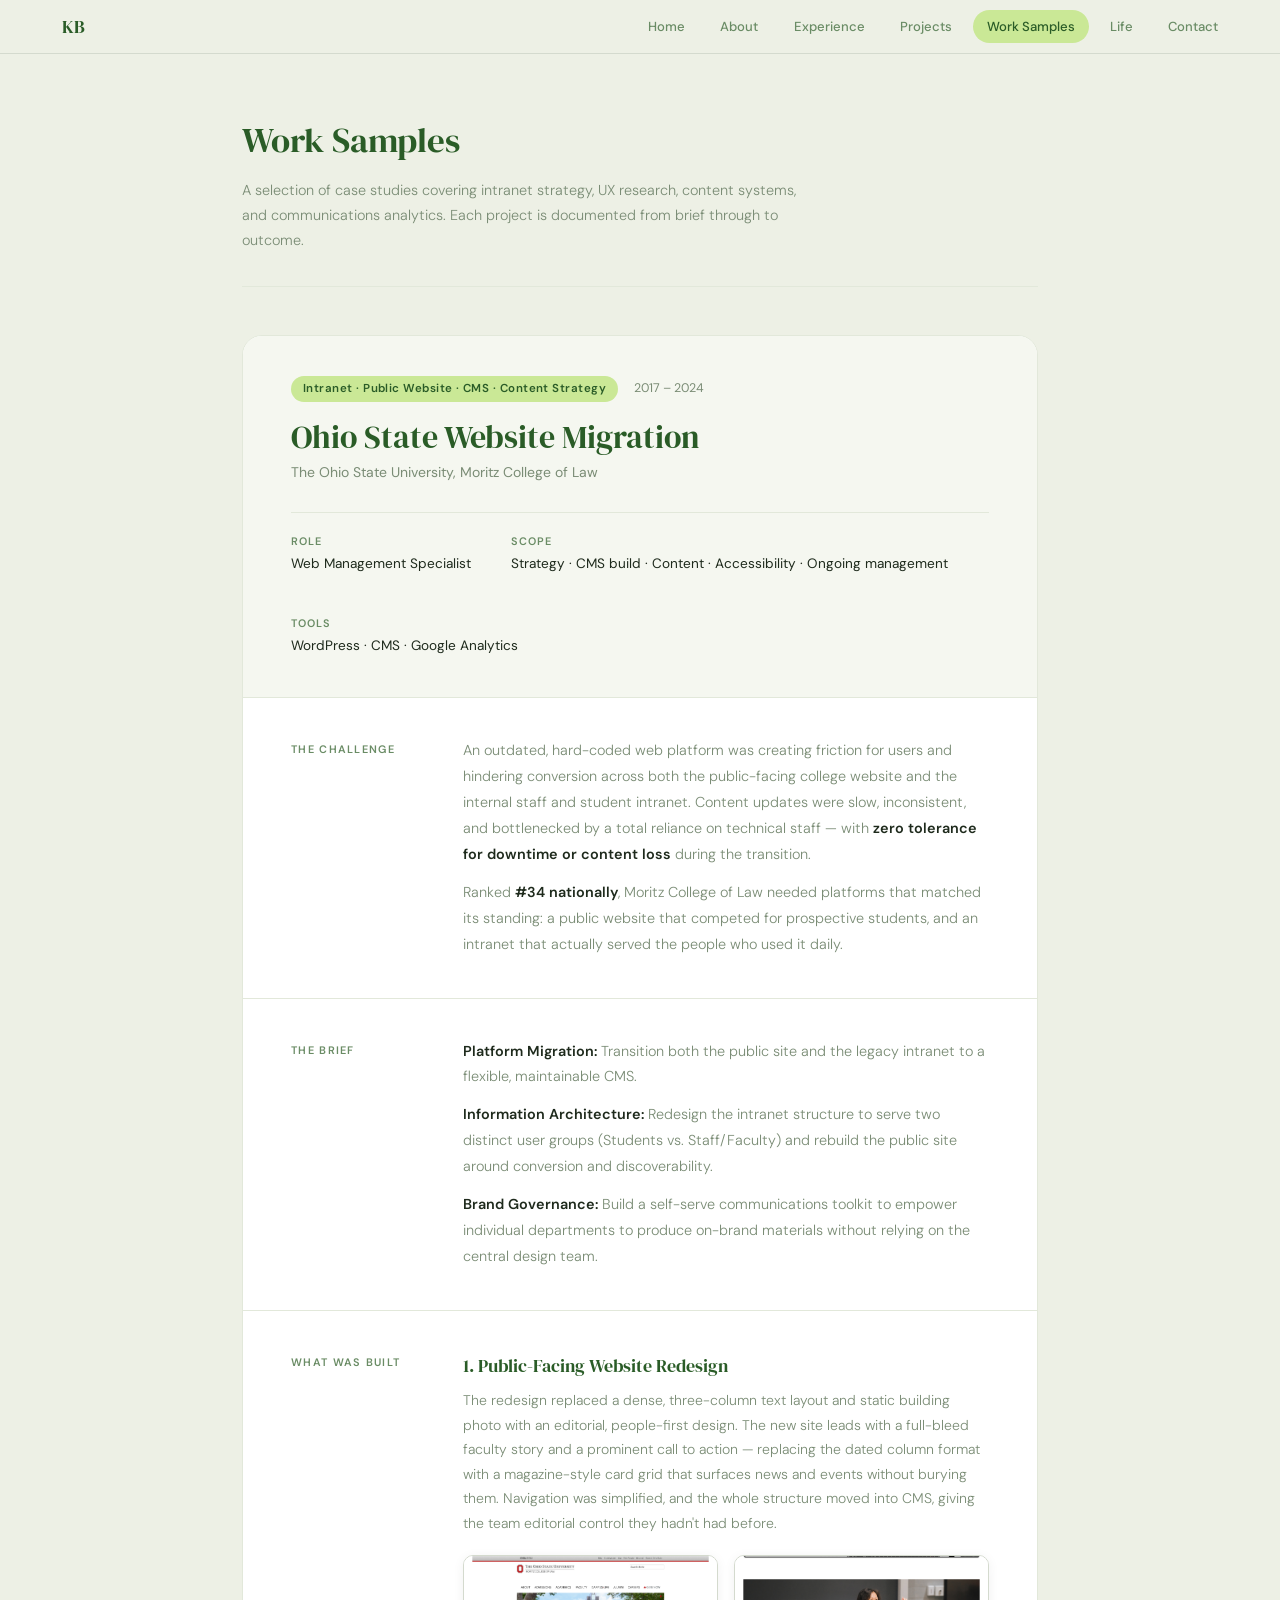
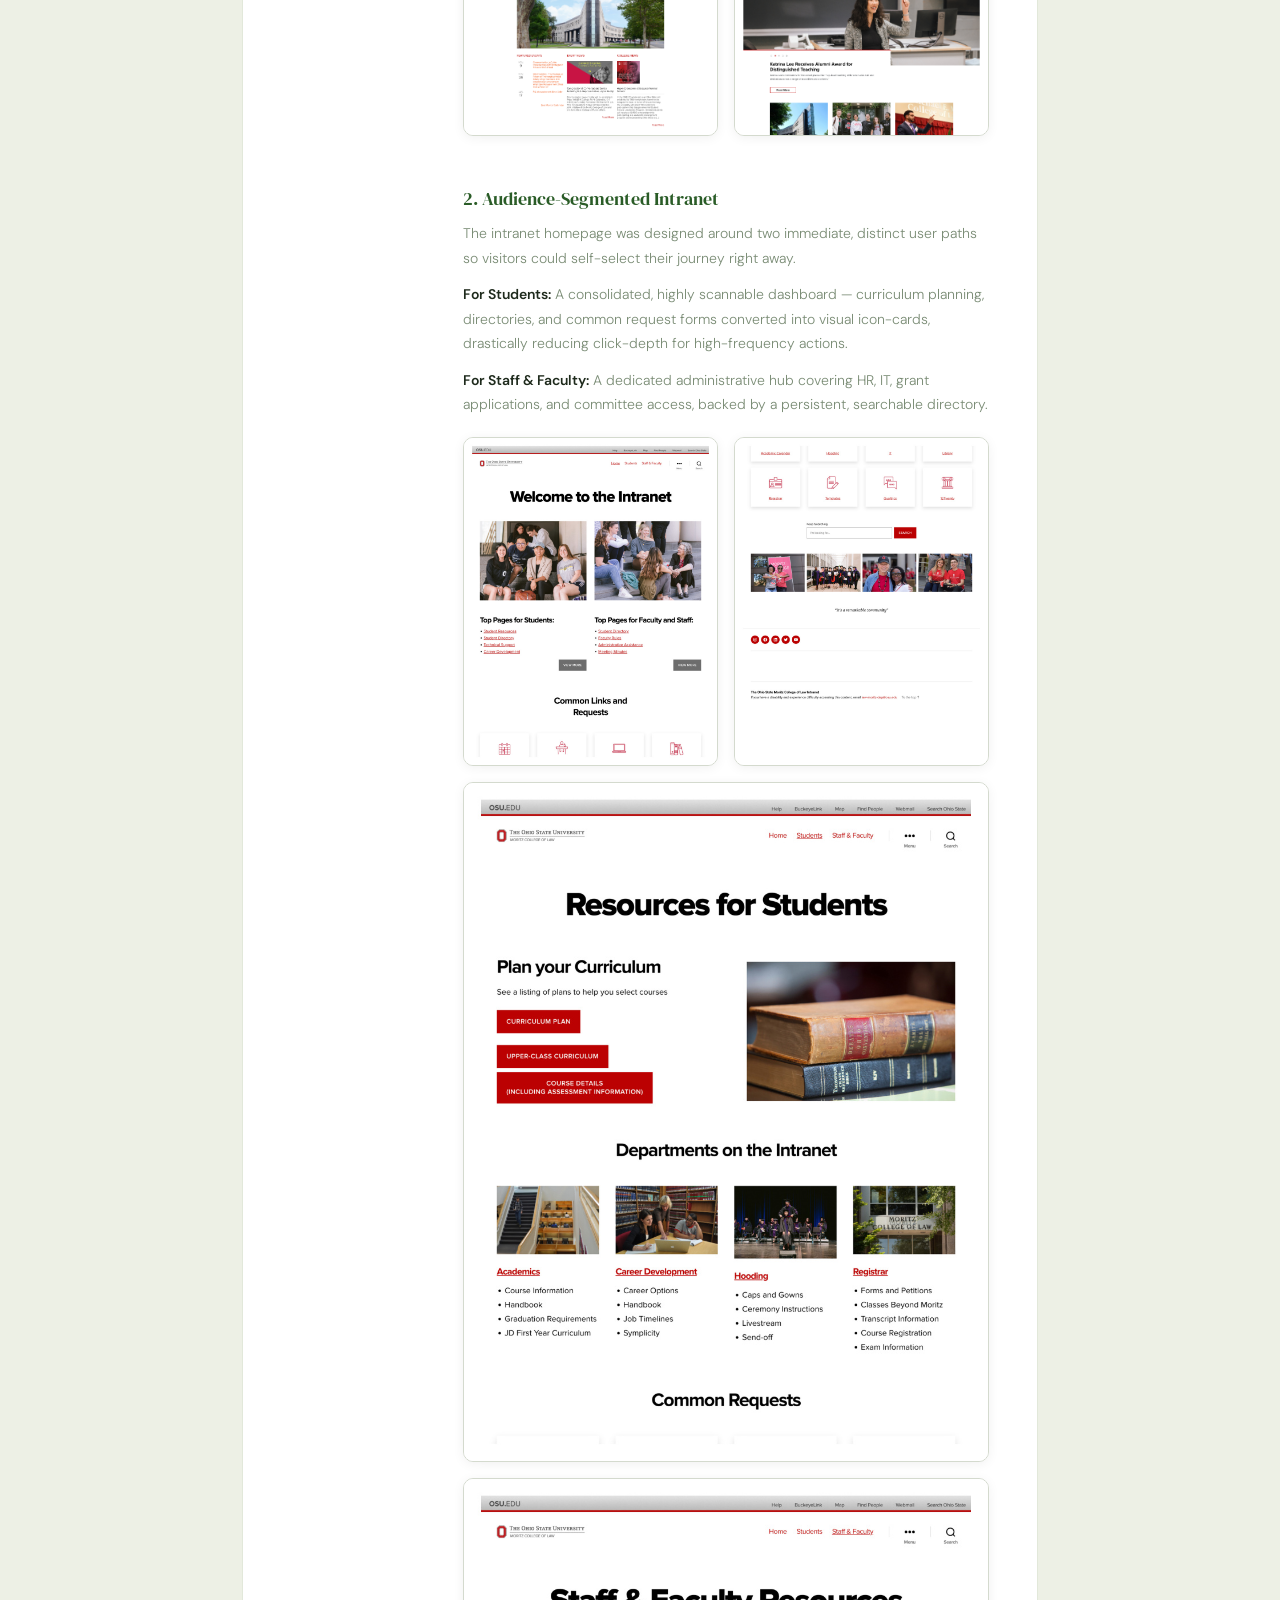
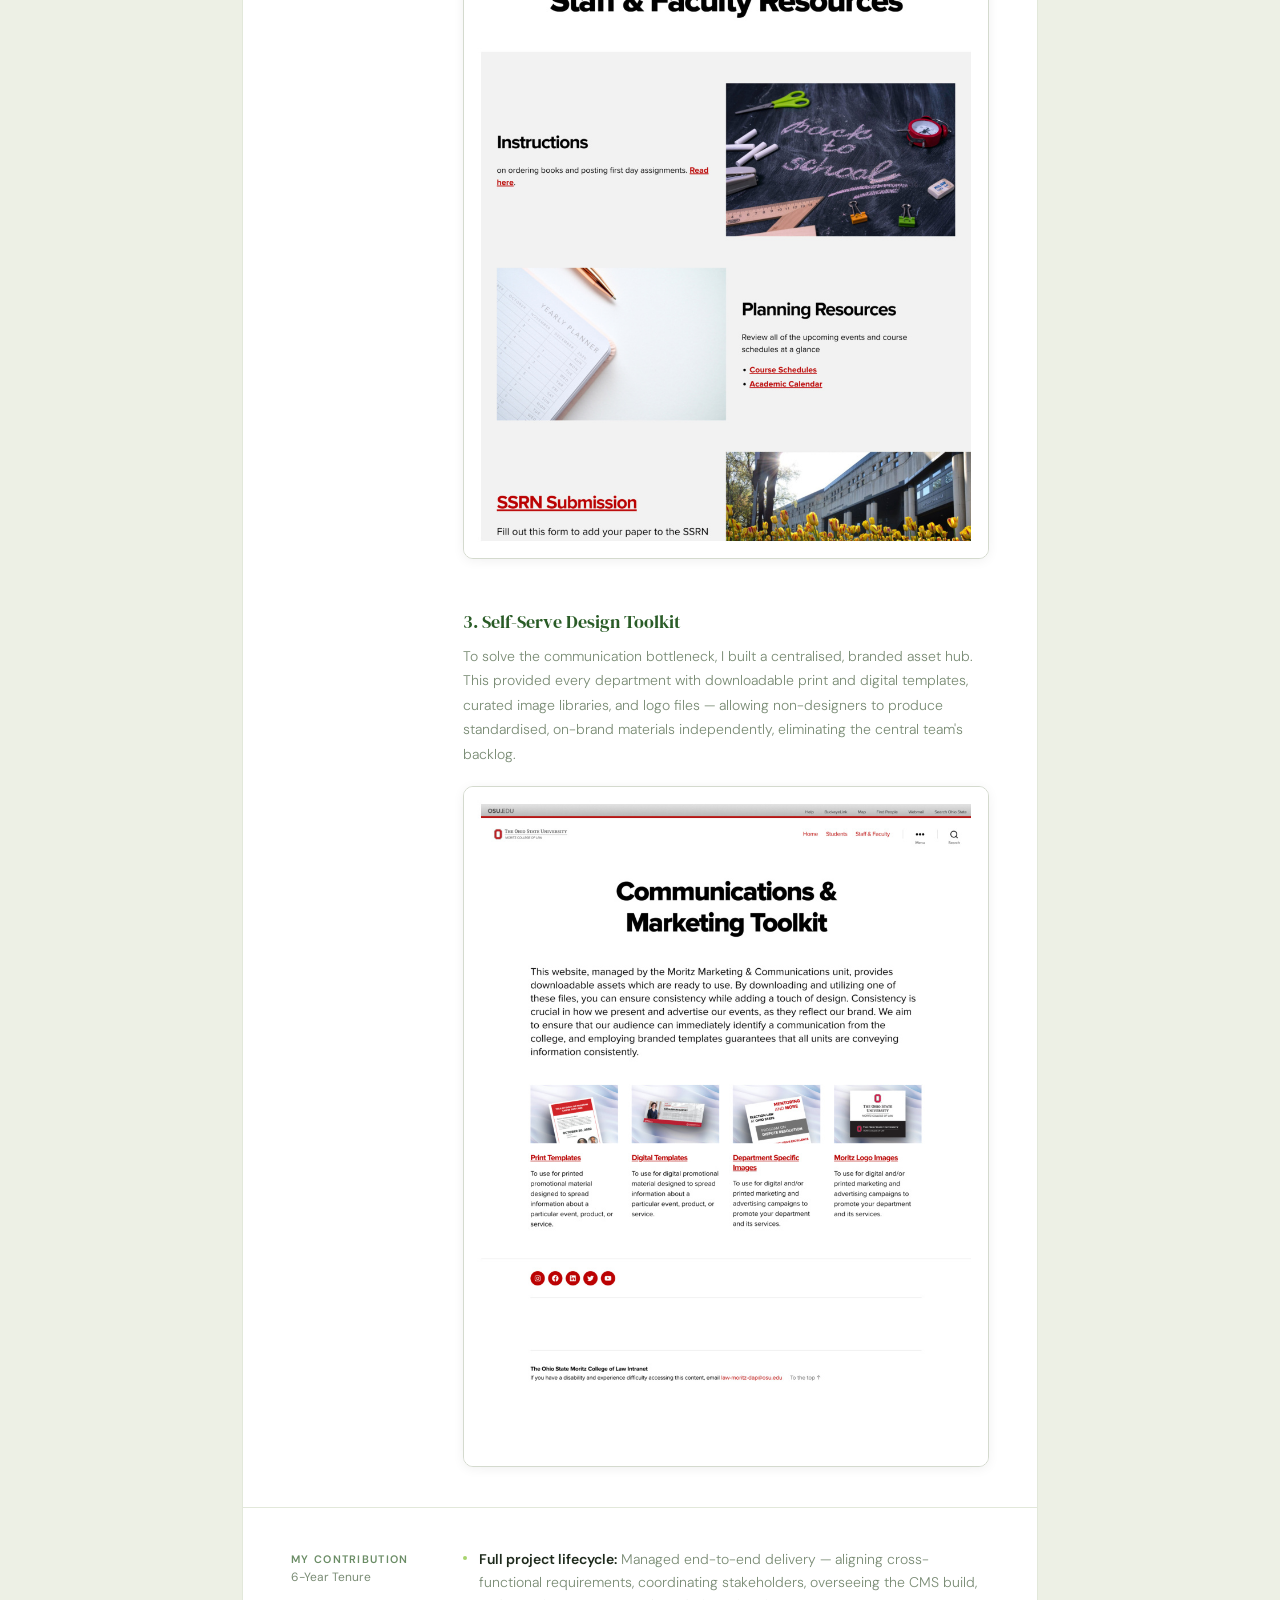
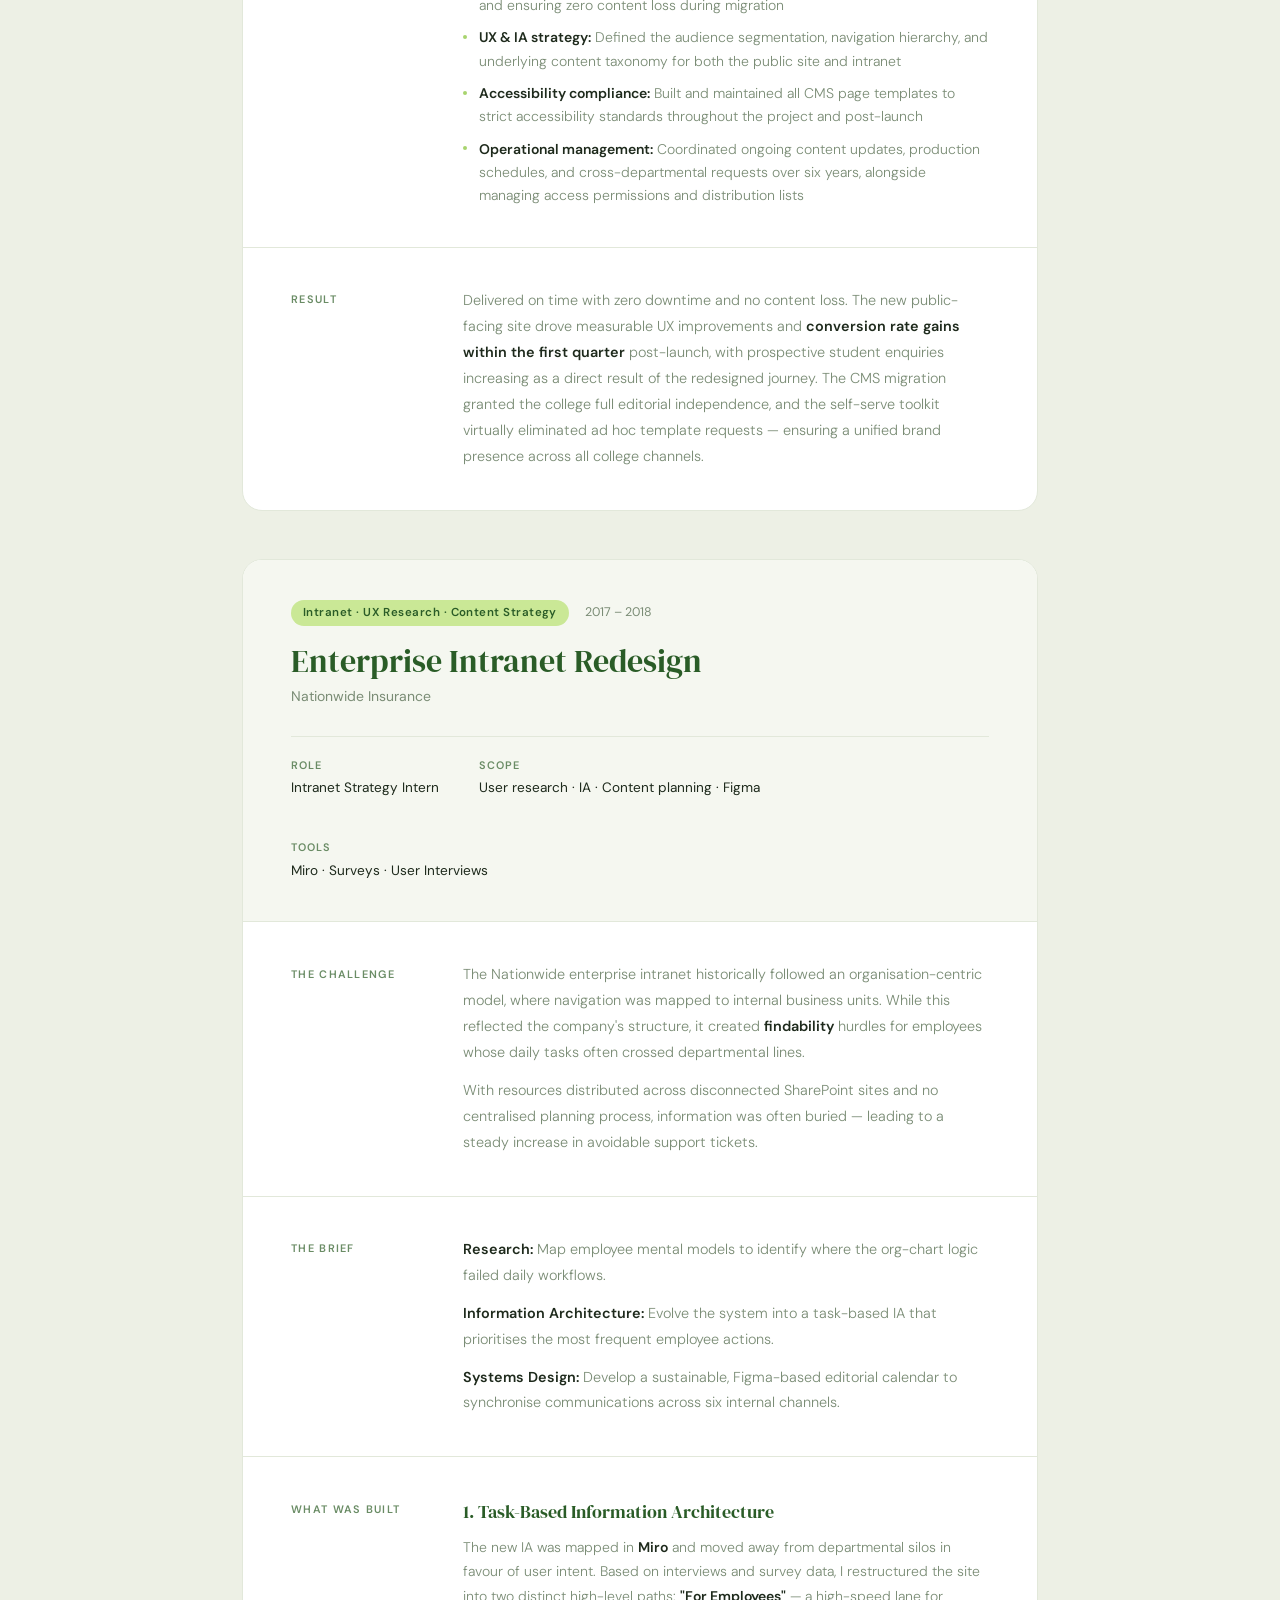
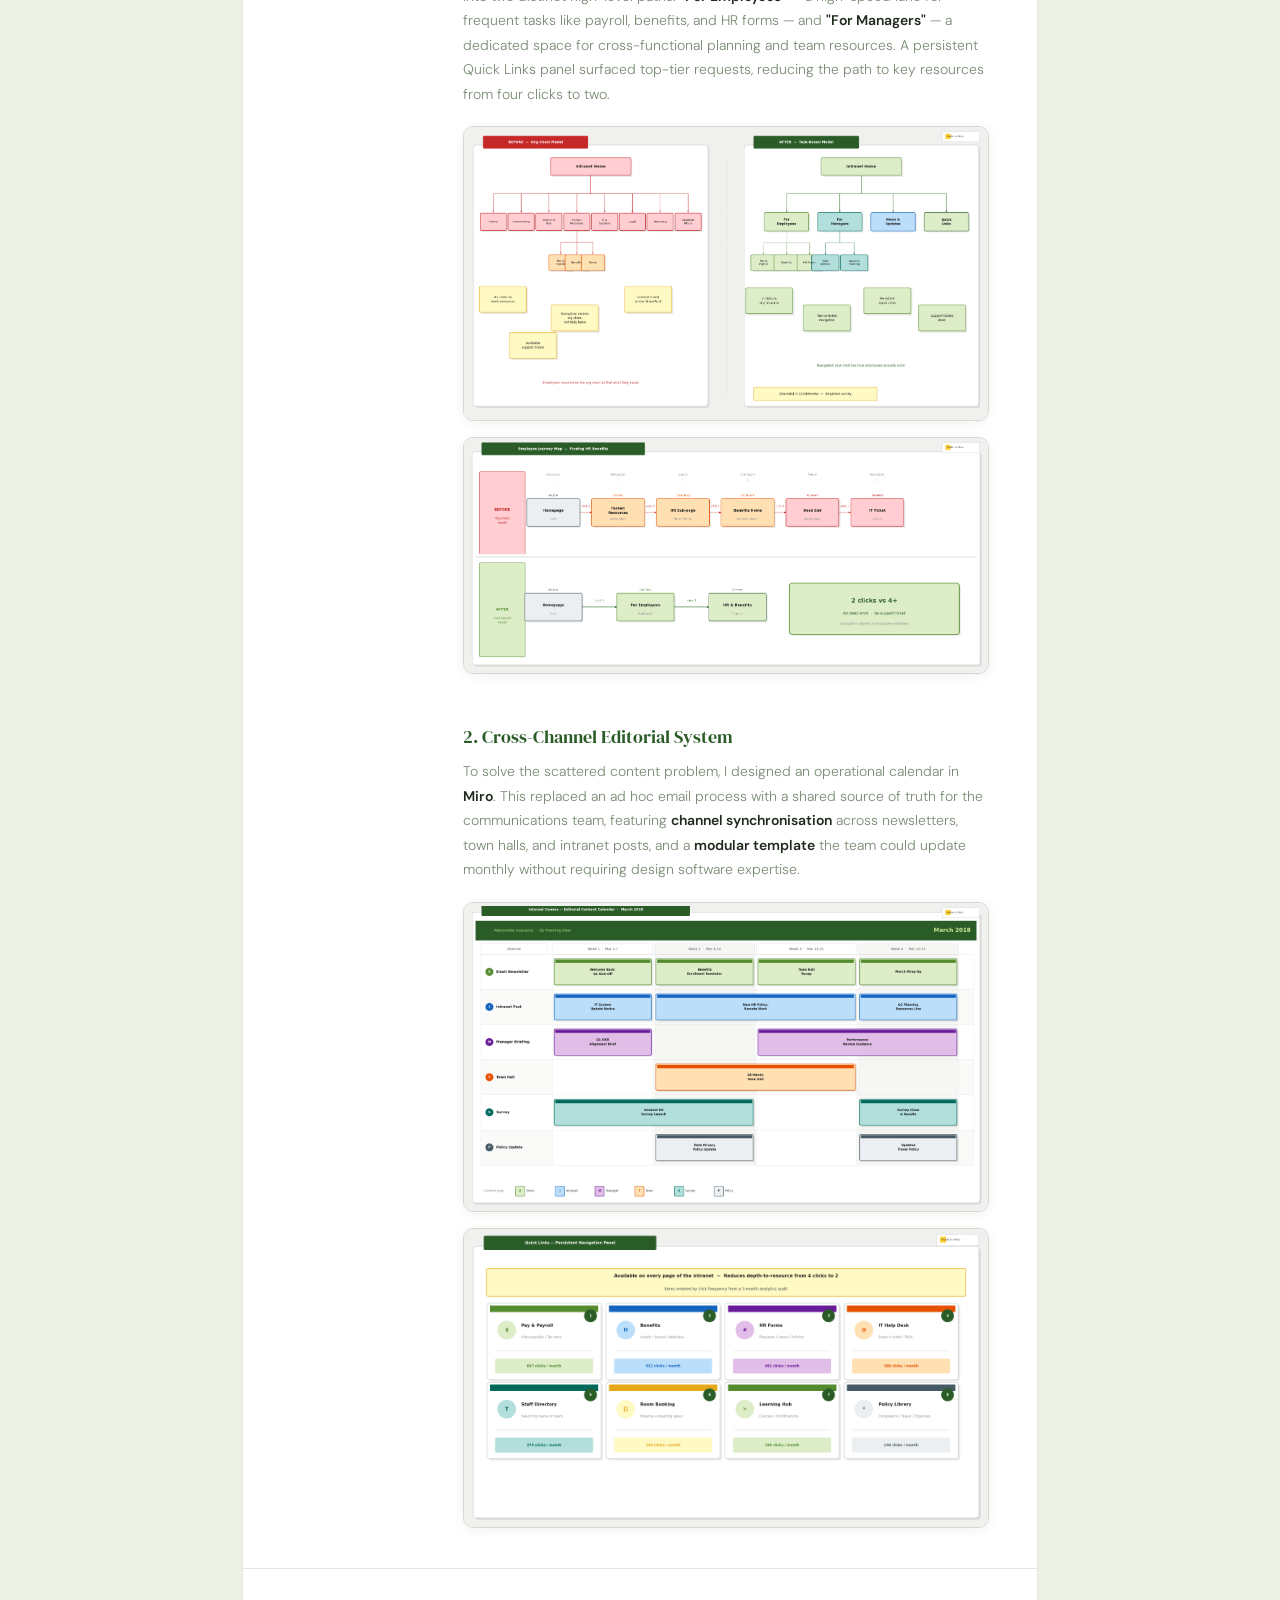
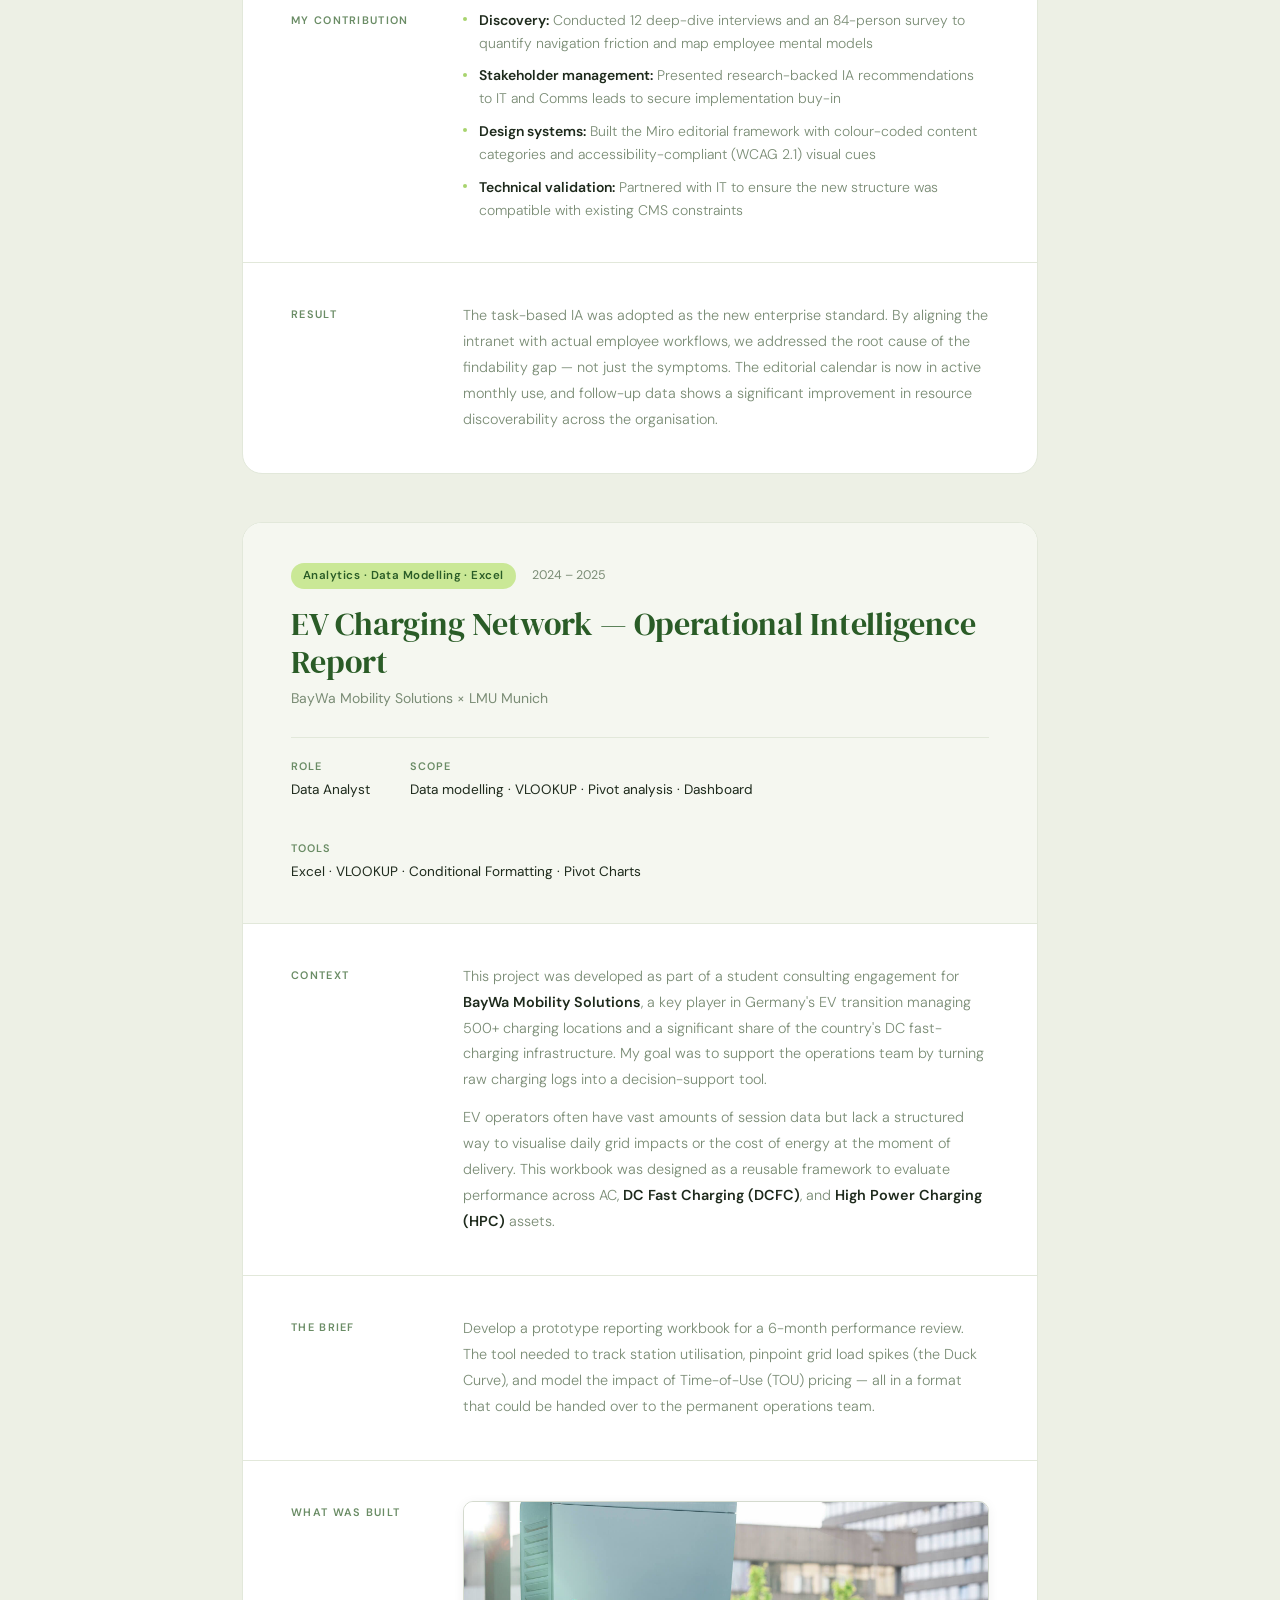
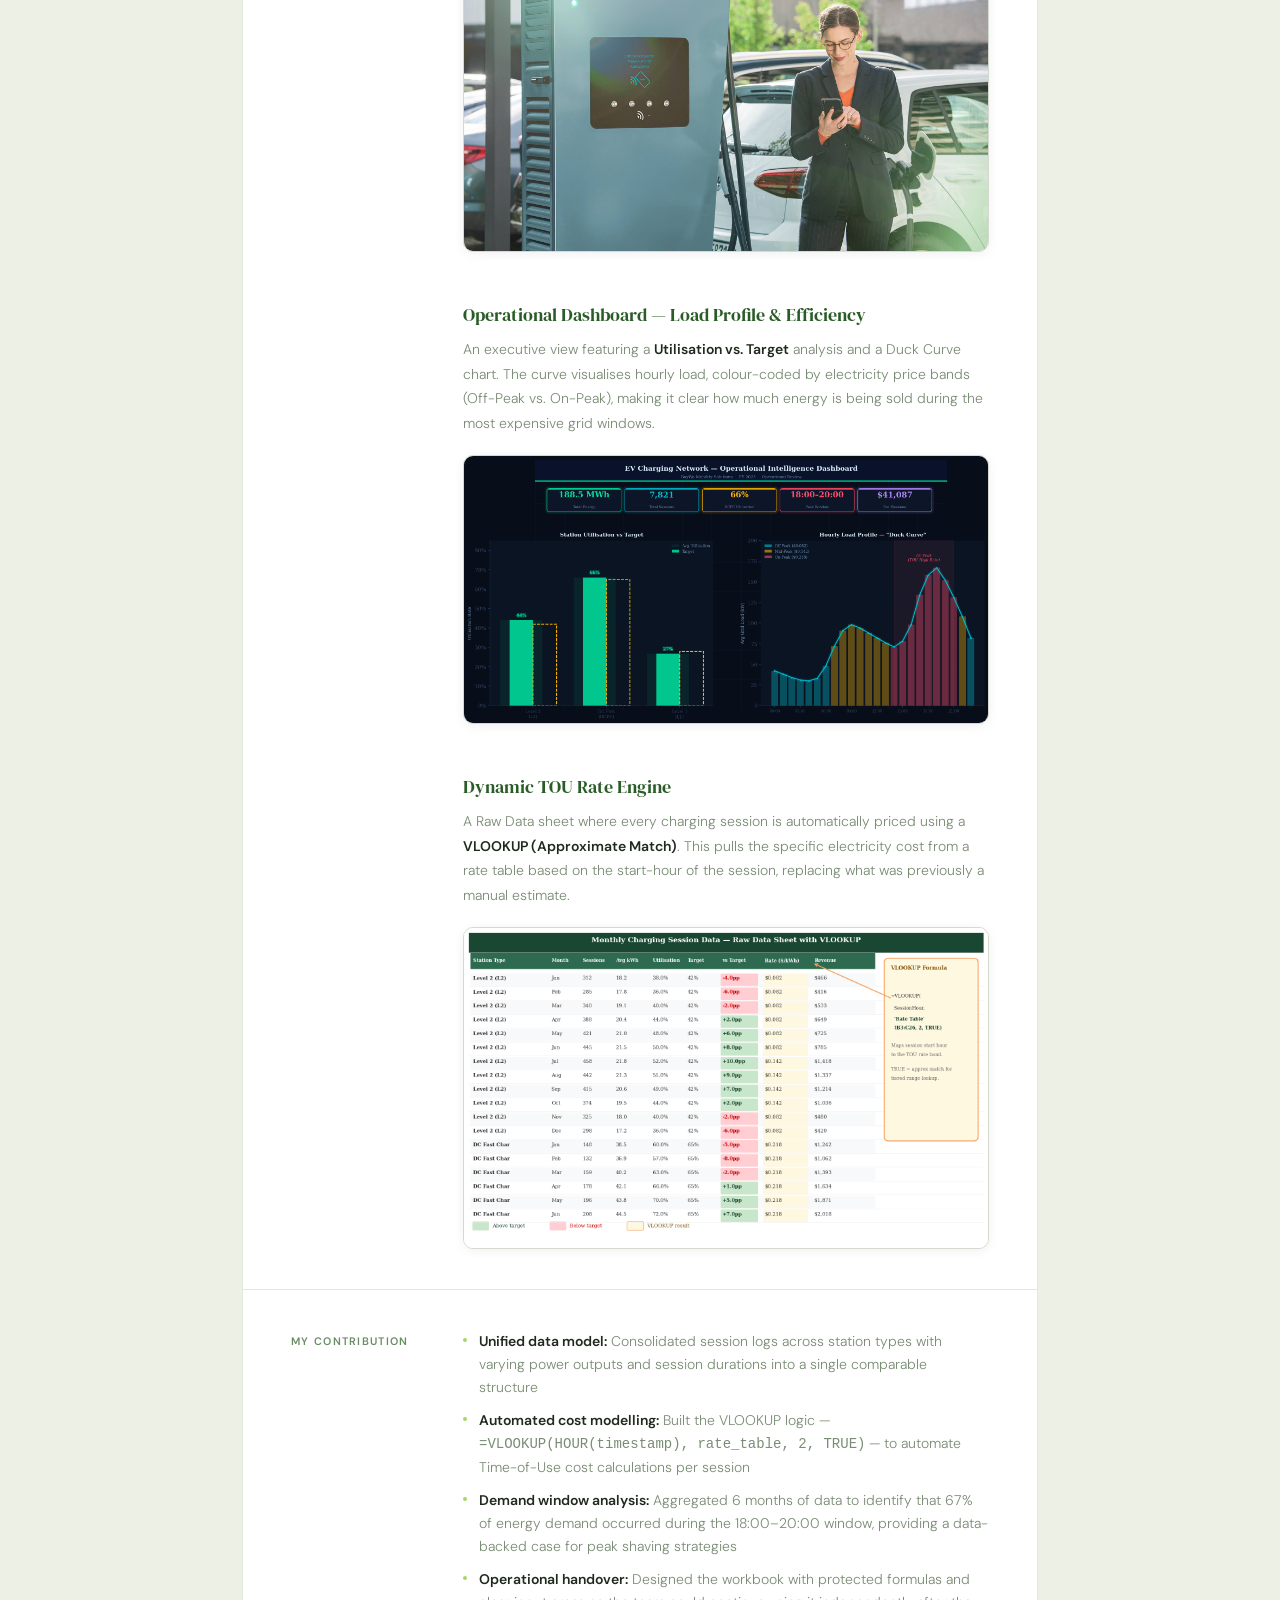
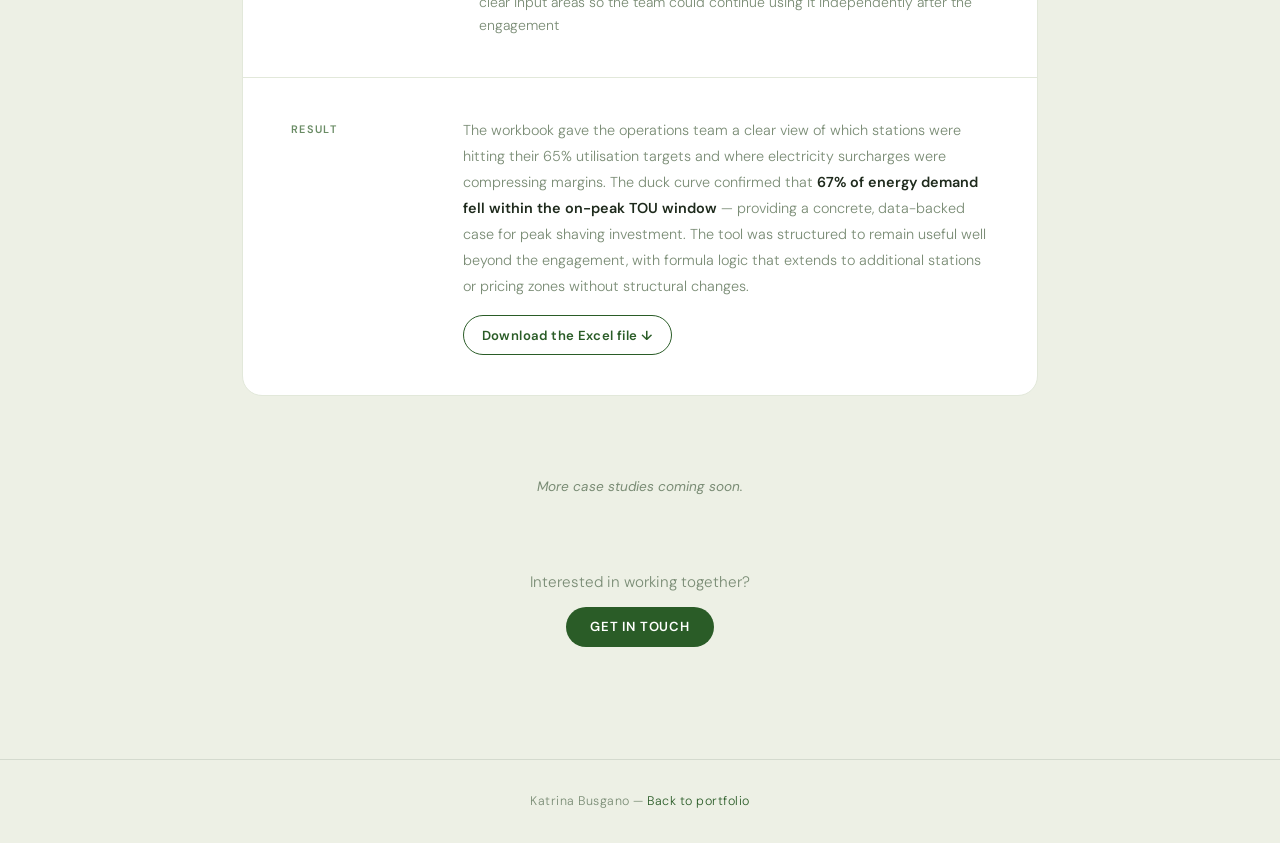
==== commit 223d2505: "Update OSU website redesign description and fix tenure to 6 years Co-Authored-By: Claude Sonnet 4.6 " ====
--- a/work.html
+++ b/work.html
@@ -88,7 +88,7 @@
           <div class="deliverable">
             <div class="deliverable-info">
               <h3>1. Public-Facing Website Redesign</h3>
-              <p>The college's public website was rebuilt from a cluttered, hard-coded page into a clean, conversion-optimised CMS site. The new design introduced a clear visual hierarchy, prominent calls to action for prospective students, and a modern layout aligned with the university's brand standards — replacing the previous static, update-resistant structure.</p>
+              <p>The redesign replaced a dense, three-column text layout and static building photo with an editorial, people-first design. The new site leads with a full-bleed faculty story and a prominent call to action — replacing the dated column format with a magazine-style card grid that surfaces news and events without burying them. Navigation was simplified, and the whole structure moved into CMS, giving the team editorial control they hadn't had before.</p>
             </div>
             <div class="deliverable-screens">
               <img src="assets/images/work/osu-website-before.png" alt="2017 Moritz Law public website — legacy hard-coded design" class="screen" />
@@ -125,13 +125,13 @@
       </section>
 
       <section class="case-section">
-        <div class="section-label">My Contribution<br><span style="font-weight:400;text-transform:none;letter-spacing:0;font-size:0.75rem;color:var(--muted);">7-Year Tenure</span></div>
+        <div class="section-label">My Contribution<br><span style="font-weight:400;text-transform:none;letter-spacing:0;font-size:0.75rem;color:var(--muted);">6-Year Tenure</span></div>
         <div class="section-body">
           <ul class="contribution-list">
             <li><strong>Full project lifecycle:</strong> Managed end-to-end delivery — aligning cross-functional requirements, coordinating stakeholders, overseeing the CMS build, and ensuring zero content loss during migration</li>
             <li><strong>UX &amp; IA strategy:</strong> Defined the audience segmentation, navigation hierarchy, and underlying content taxonomy for both the public site and intranet</li>
             <li><strong>Accessibility compliance:</strong> Built and maintained all CMS page templates to strict accessibility standards throughout the project and post-launch</li>
-            <li><strong>Operational management:</strong> Coordinated ongoing content updates, production schedules, and cross-departmental requests over seven years, alongside managing access permissions and distribution lists</li>
+            <li><strong>Operational management:</strong> Coordinated ongoing content updates, production schedules, and cross-departmental requests over six years, alongside managing access permissions and distribution lists</li>
           </ul>
         </div>
       </section>
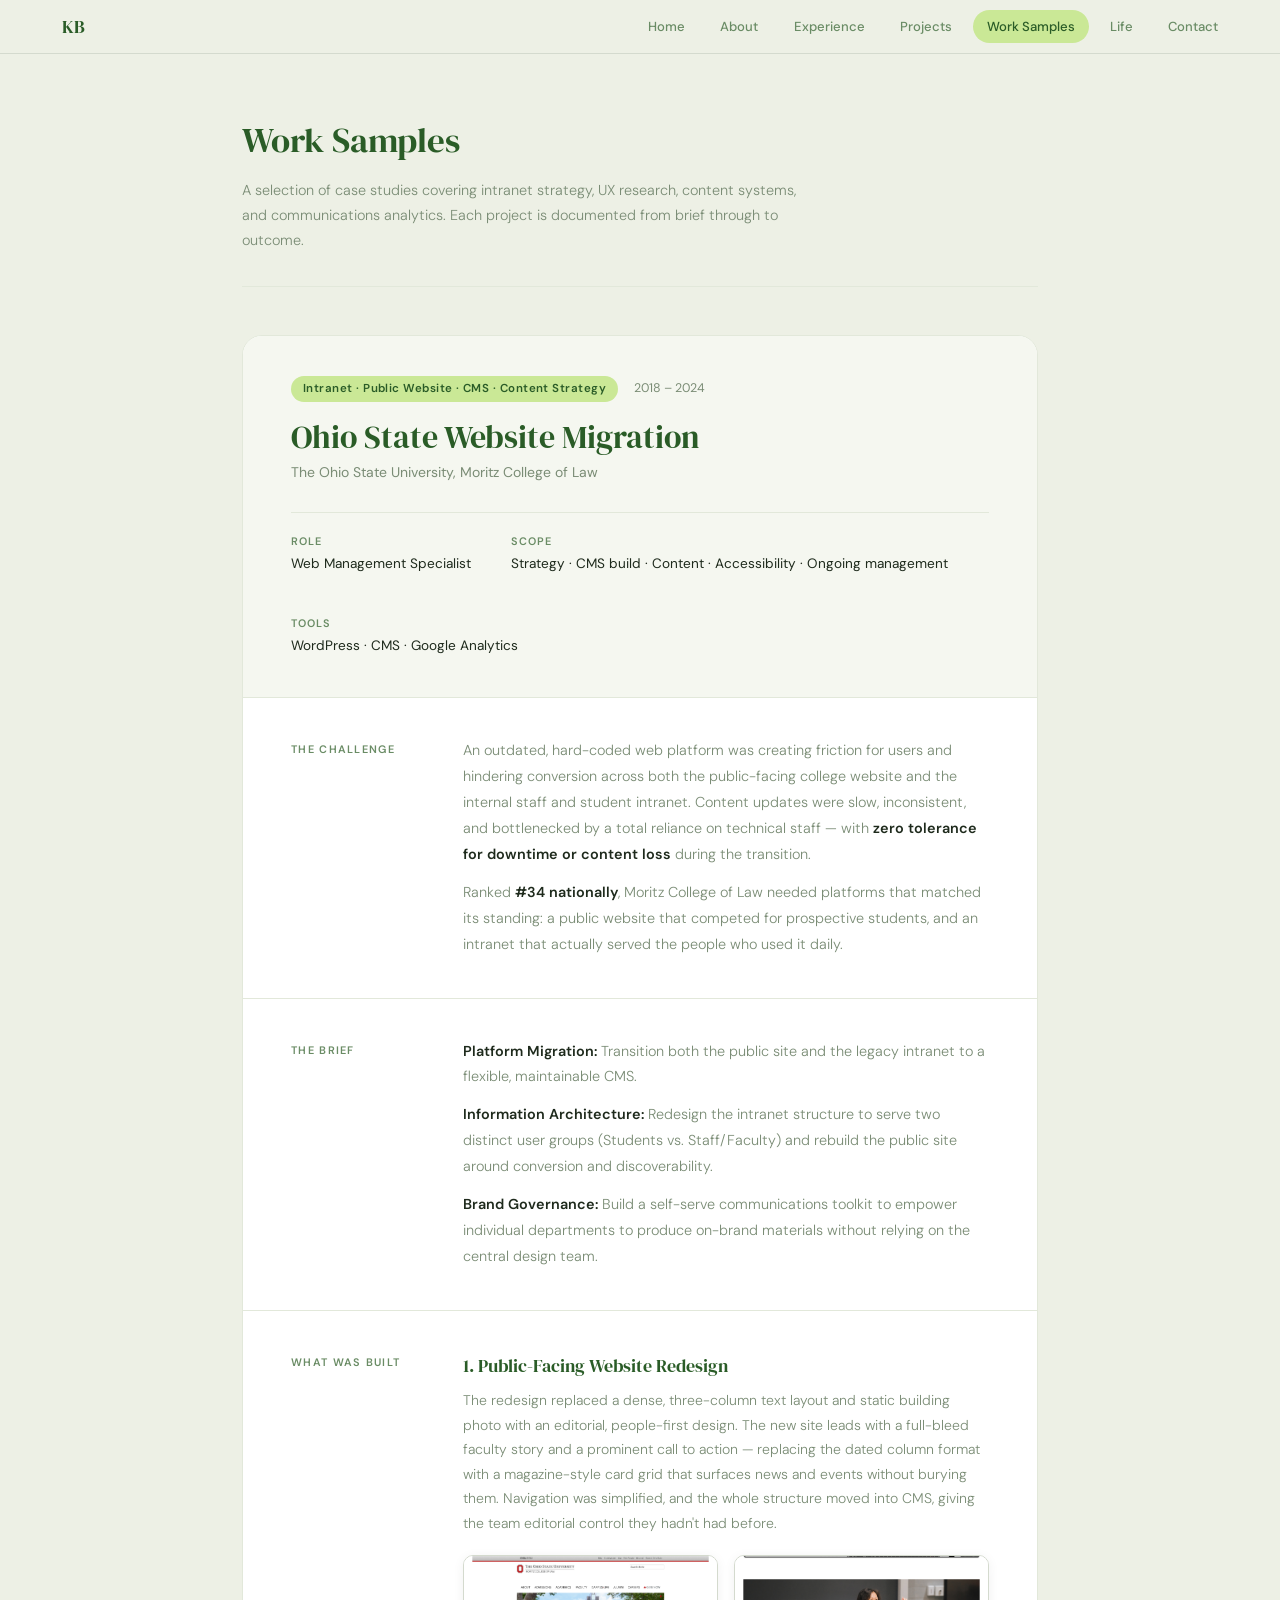
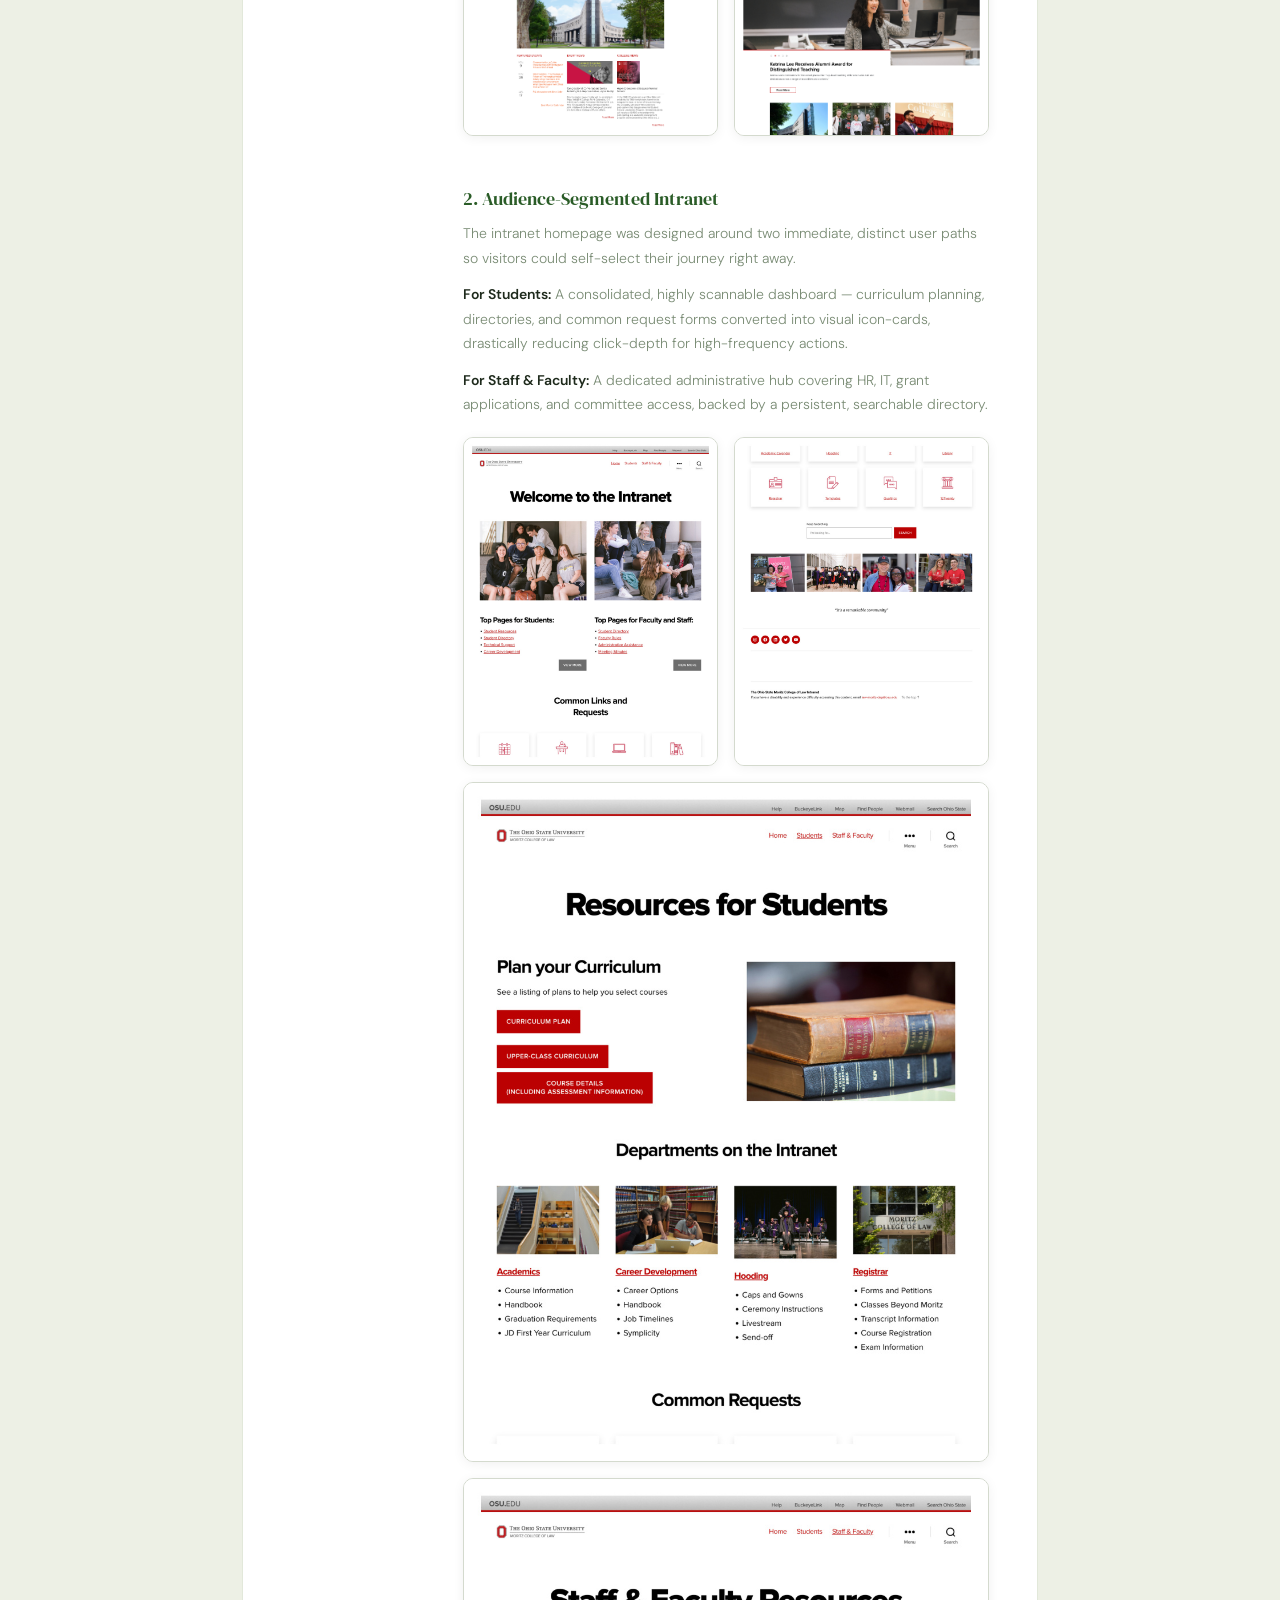
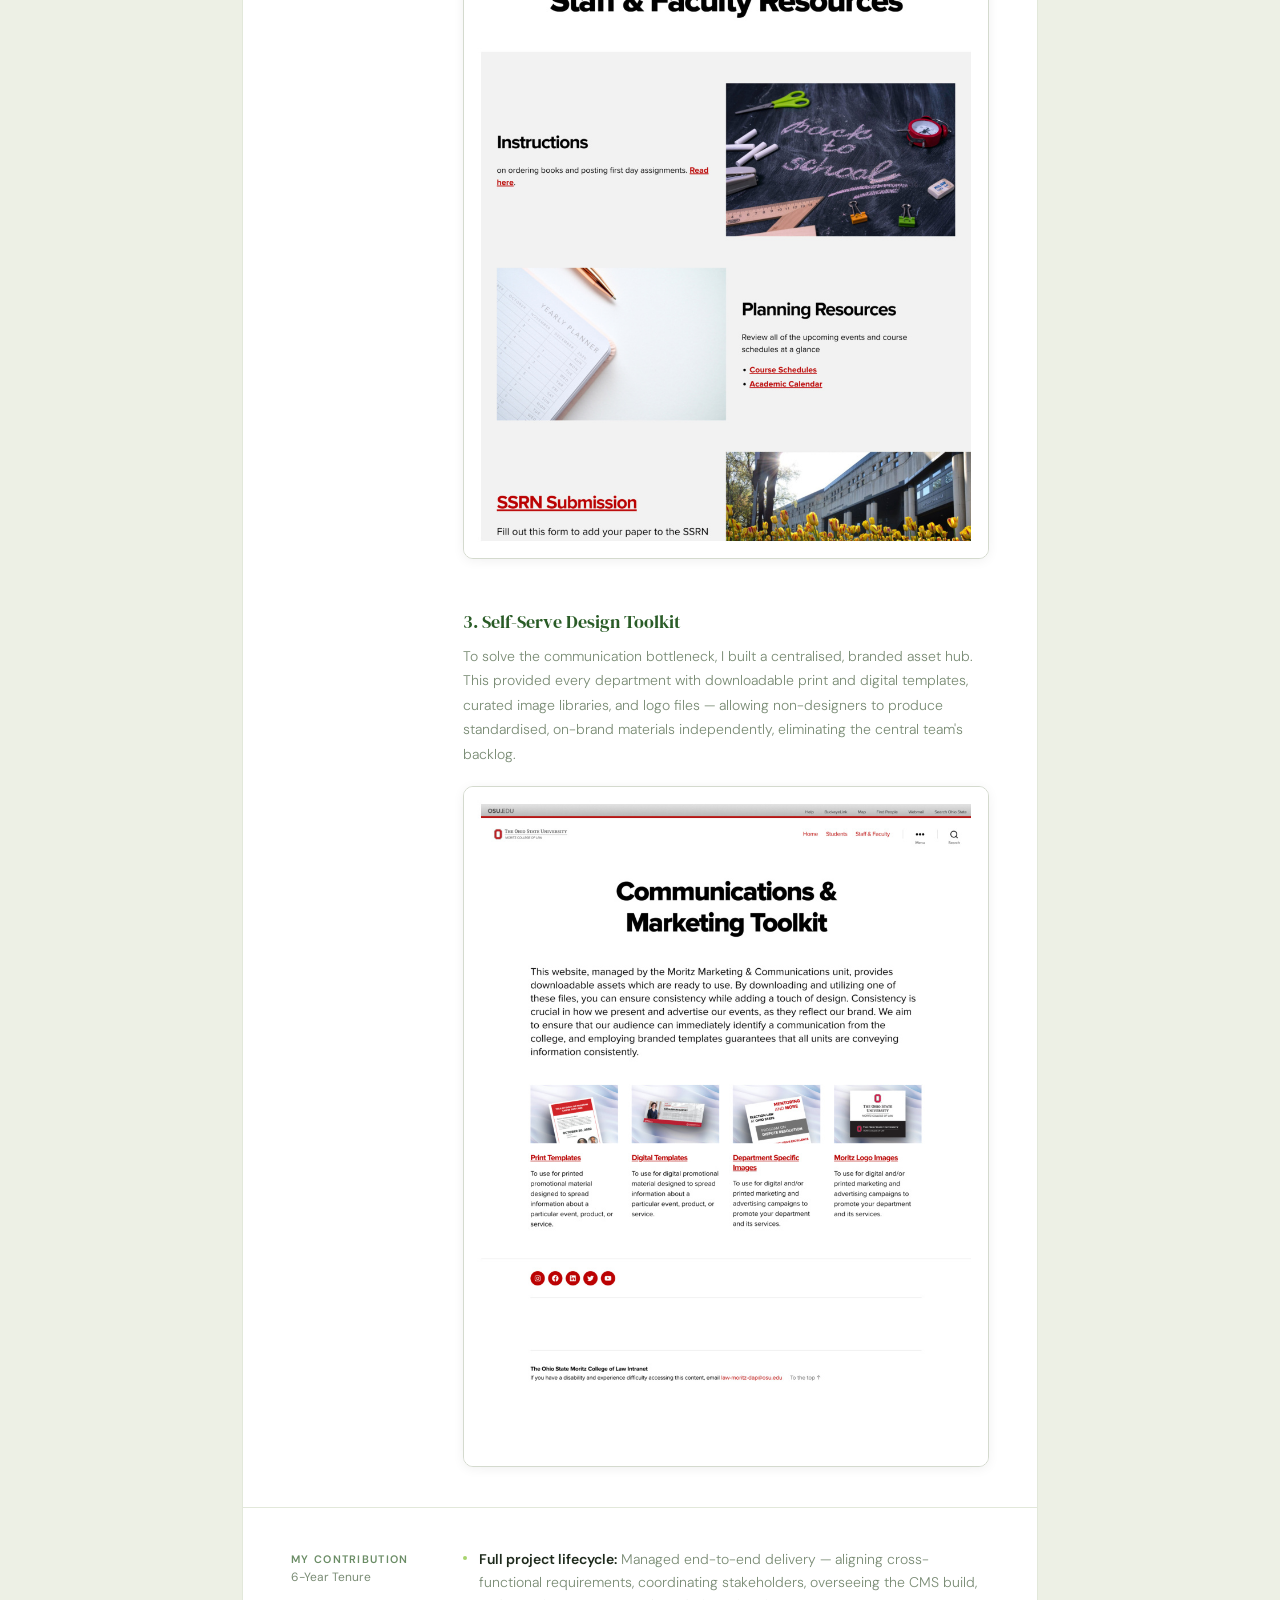
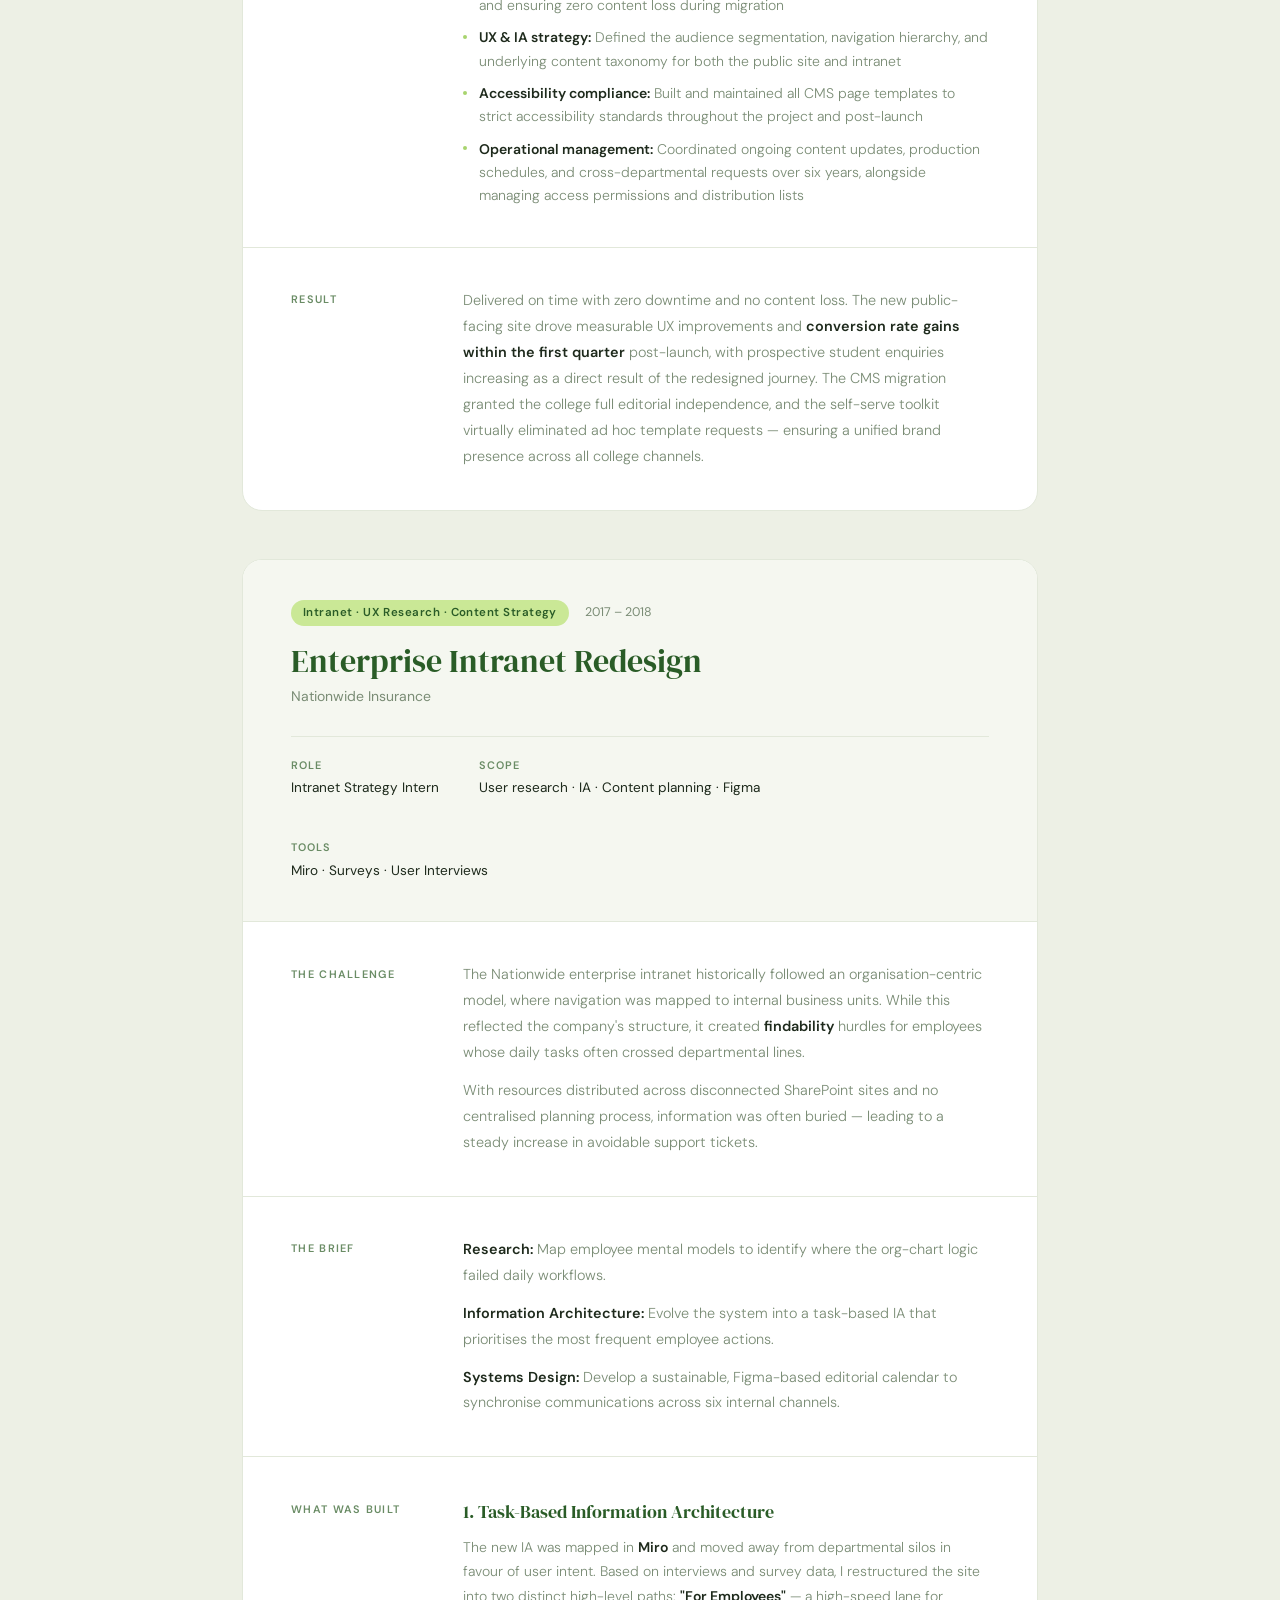
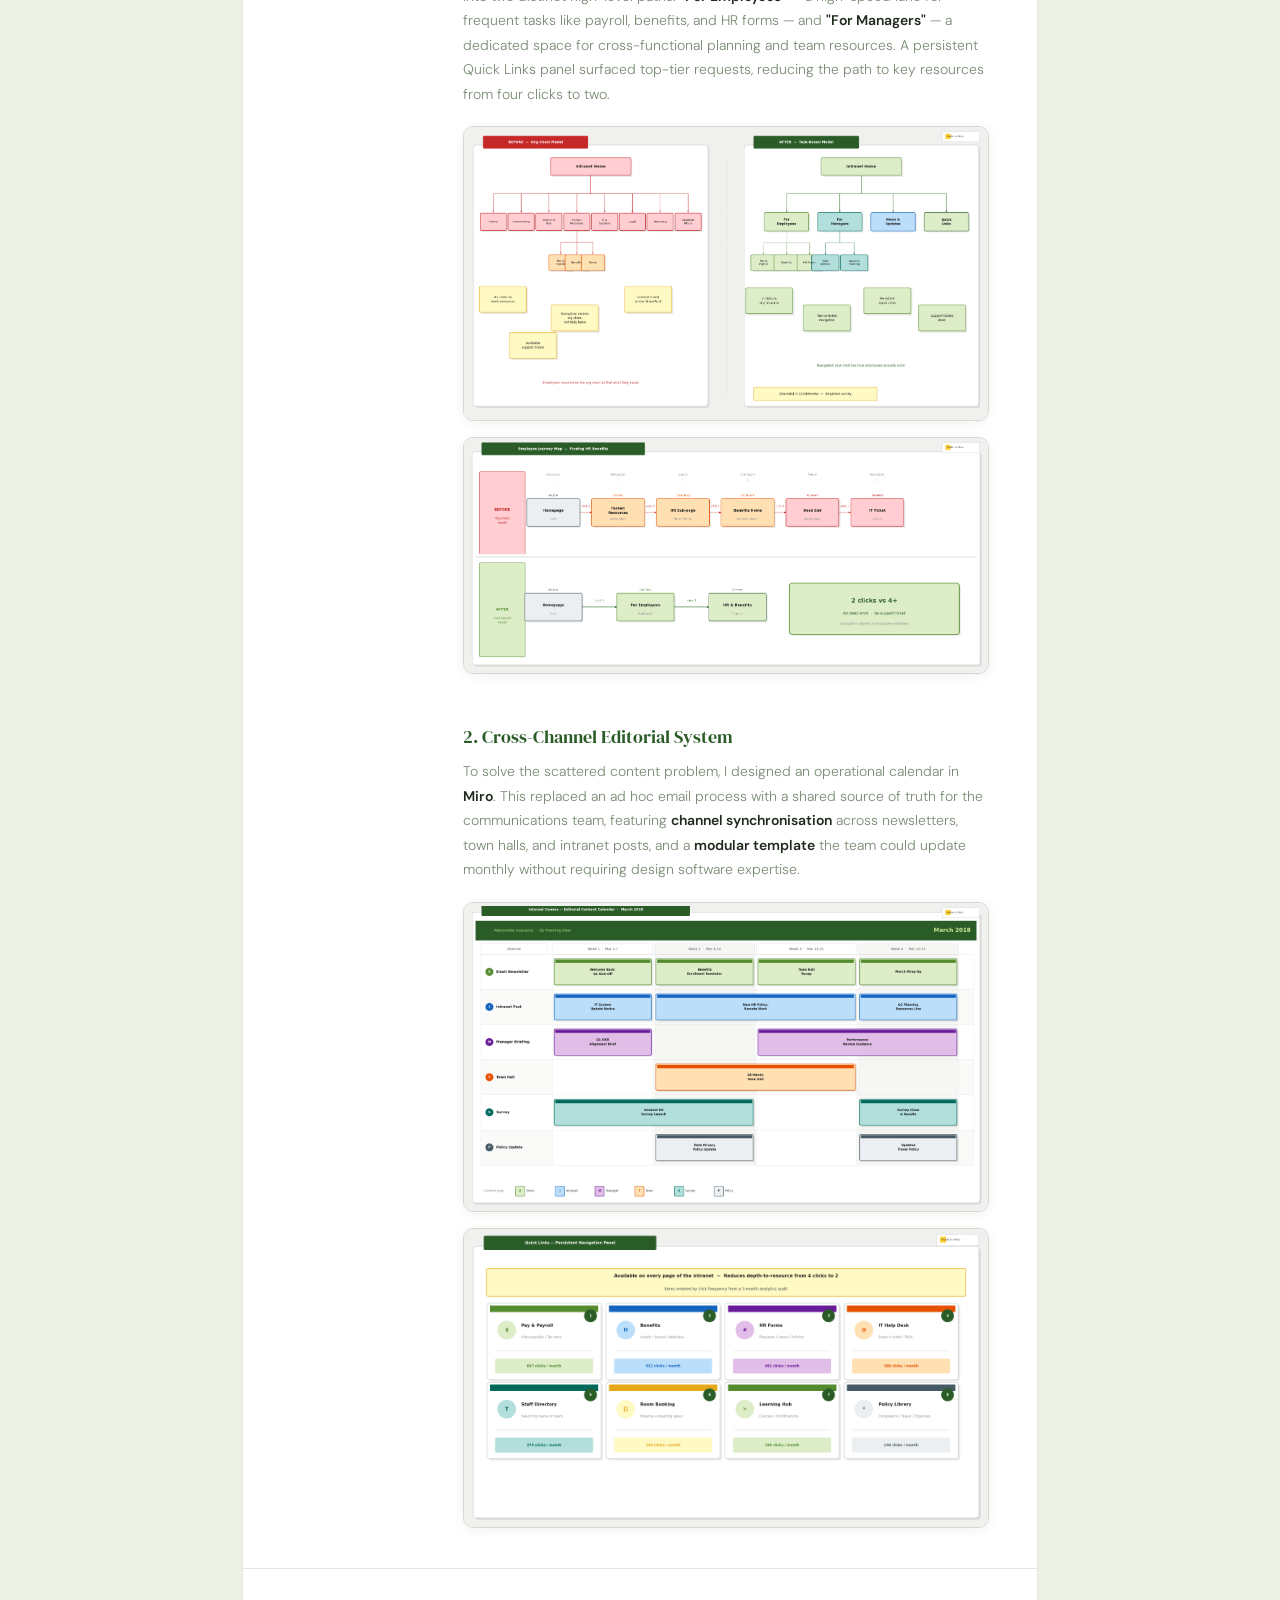
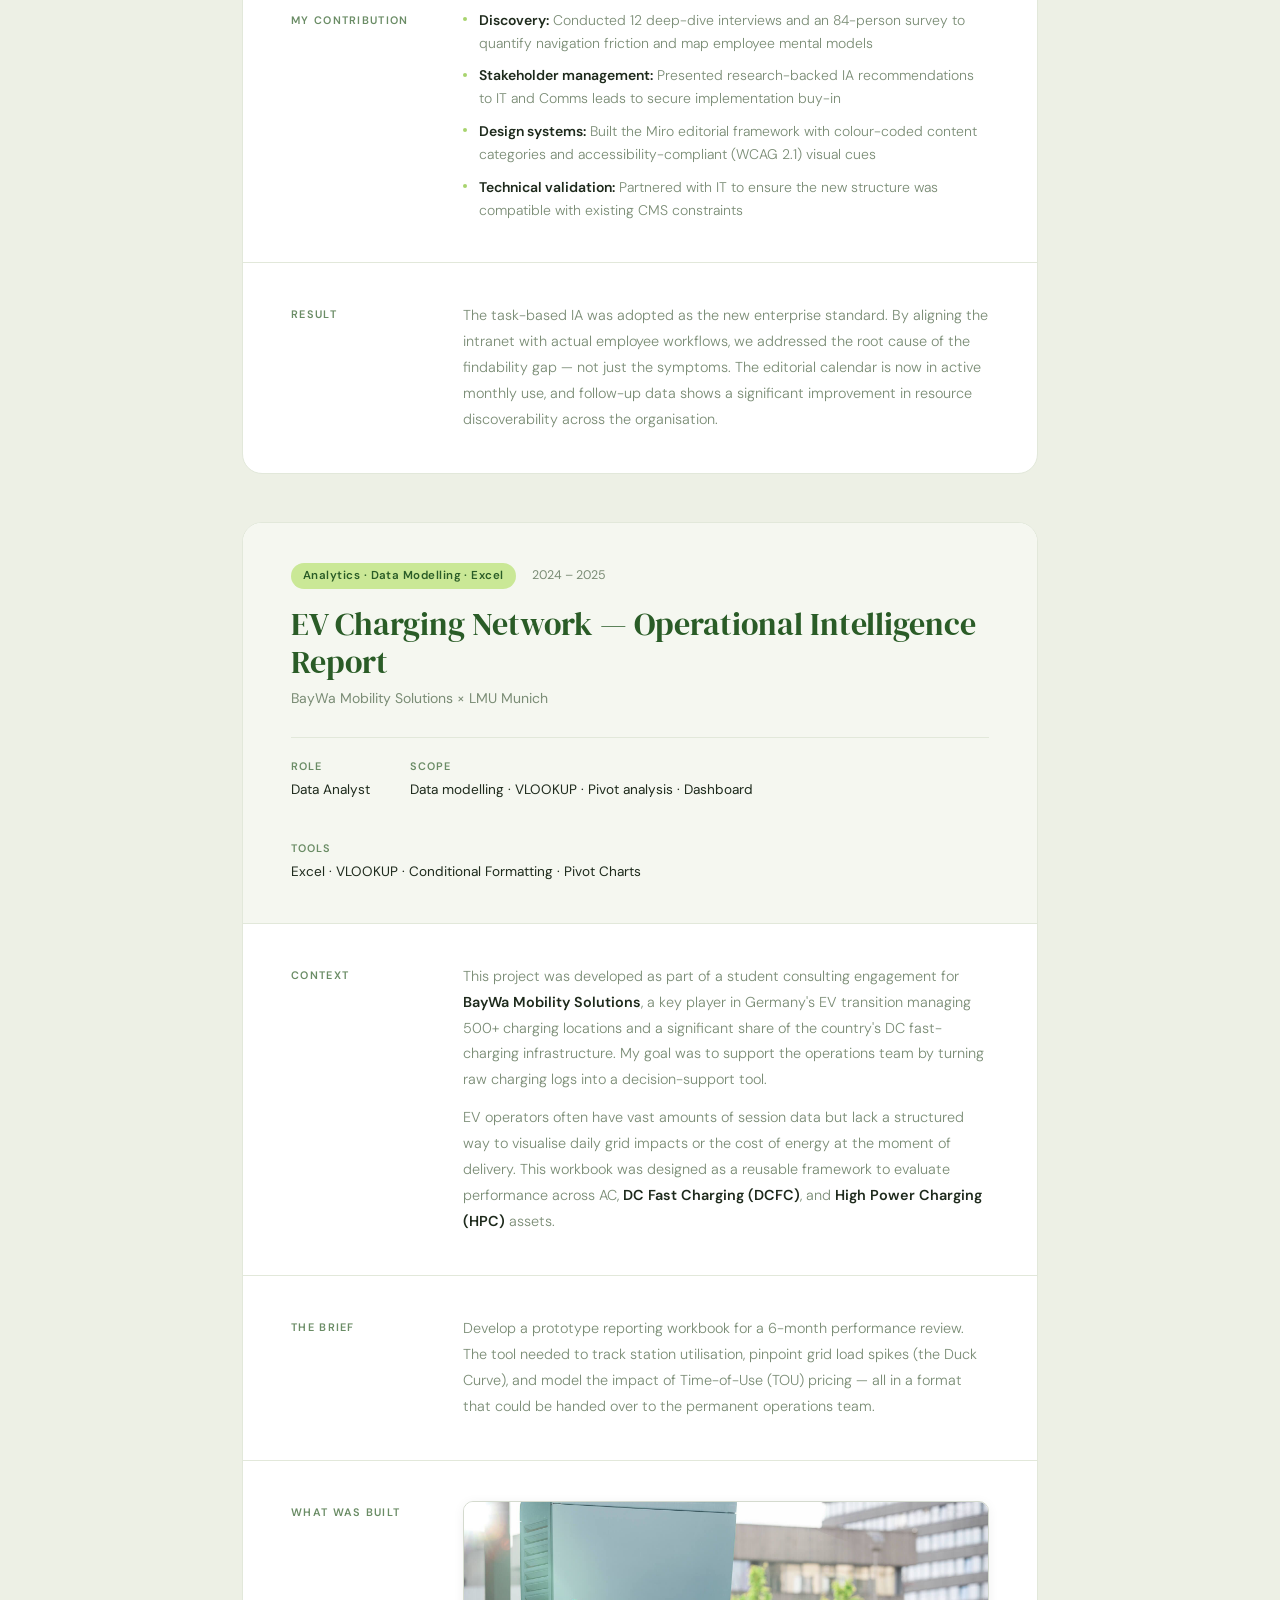
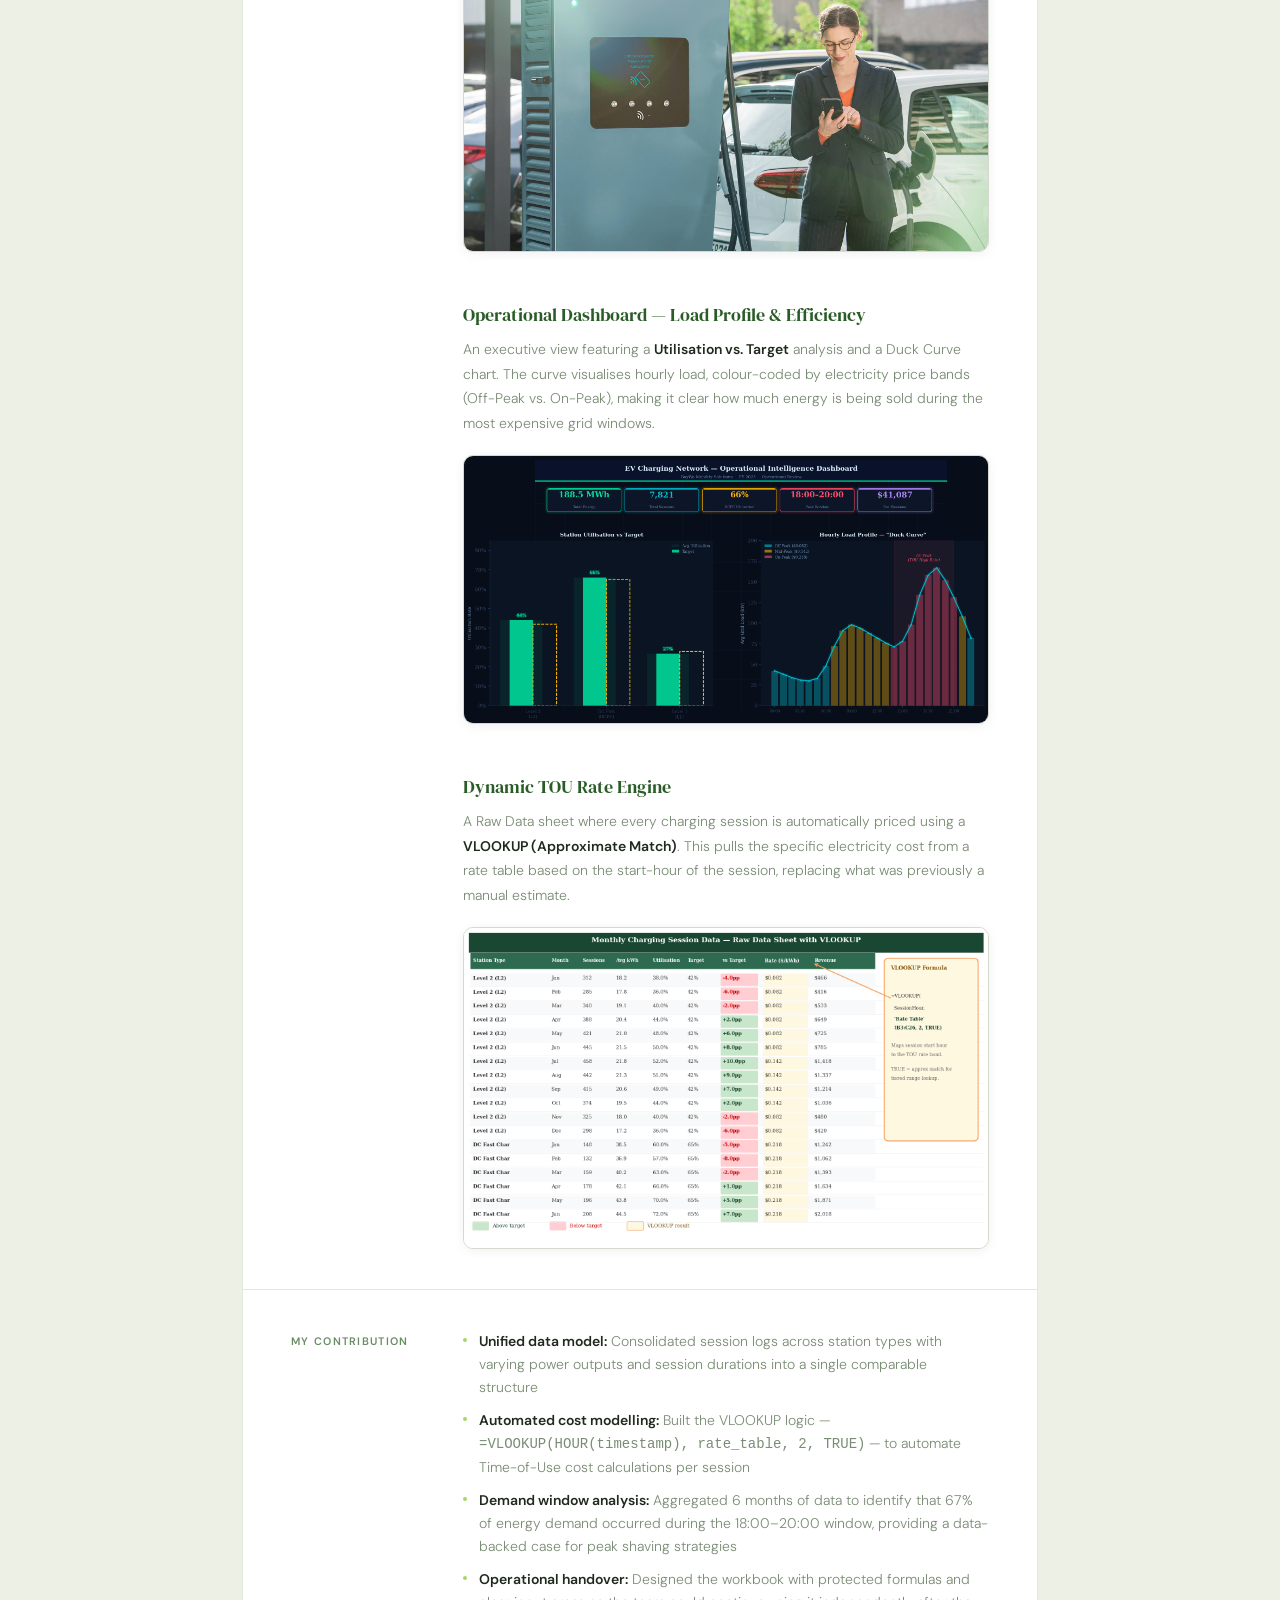
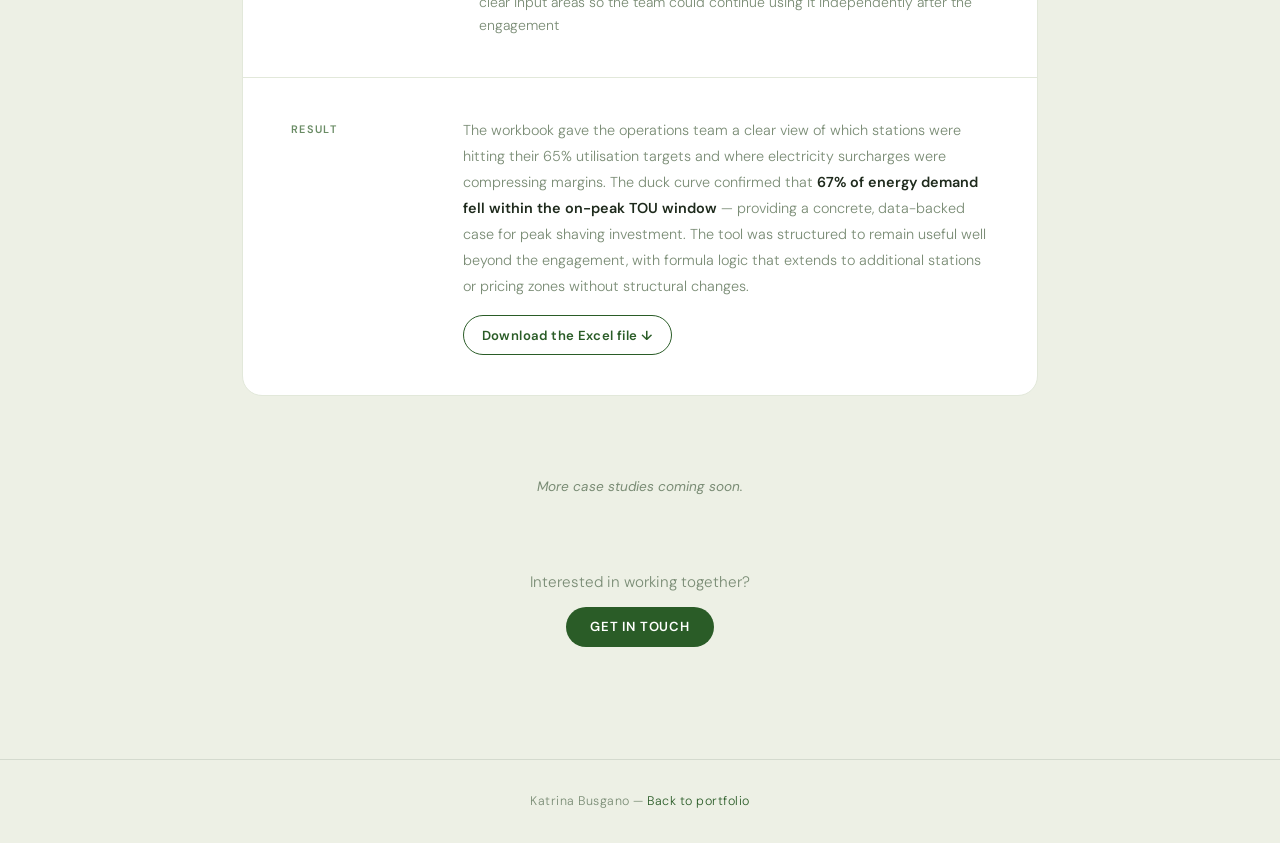
==== commit 65217c40: "Fix OSU start date to Feb 2018 across index and work pages Co-Authored-By: Claude Sonnet 4.6 <norepl" ====
--- a/work.html
+++ b/work.html
@@ -44,7 +44,7 @@
       <header class="case-header">
         <div class="case-meta">
           <span class="case-tag">Intranet · Public Website · CMS · Content Strategy</span>
-          <span class="case-year">2017 – 2024</span>
+          <span class="case-year">2018 – 2024</span>
         </div>
         <h1>Ohio State Website Migration</h1>
         <p class="case-org">The Ohio State University, Moritz College of Law</p>
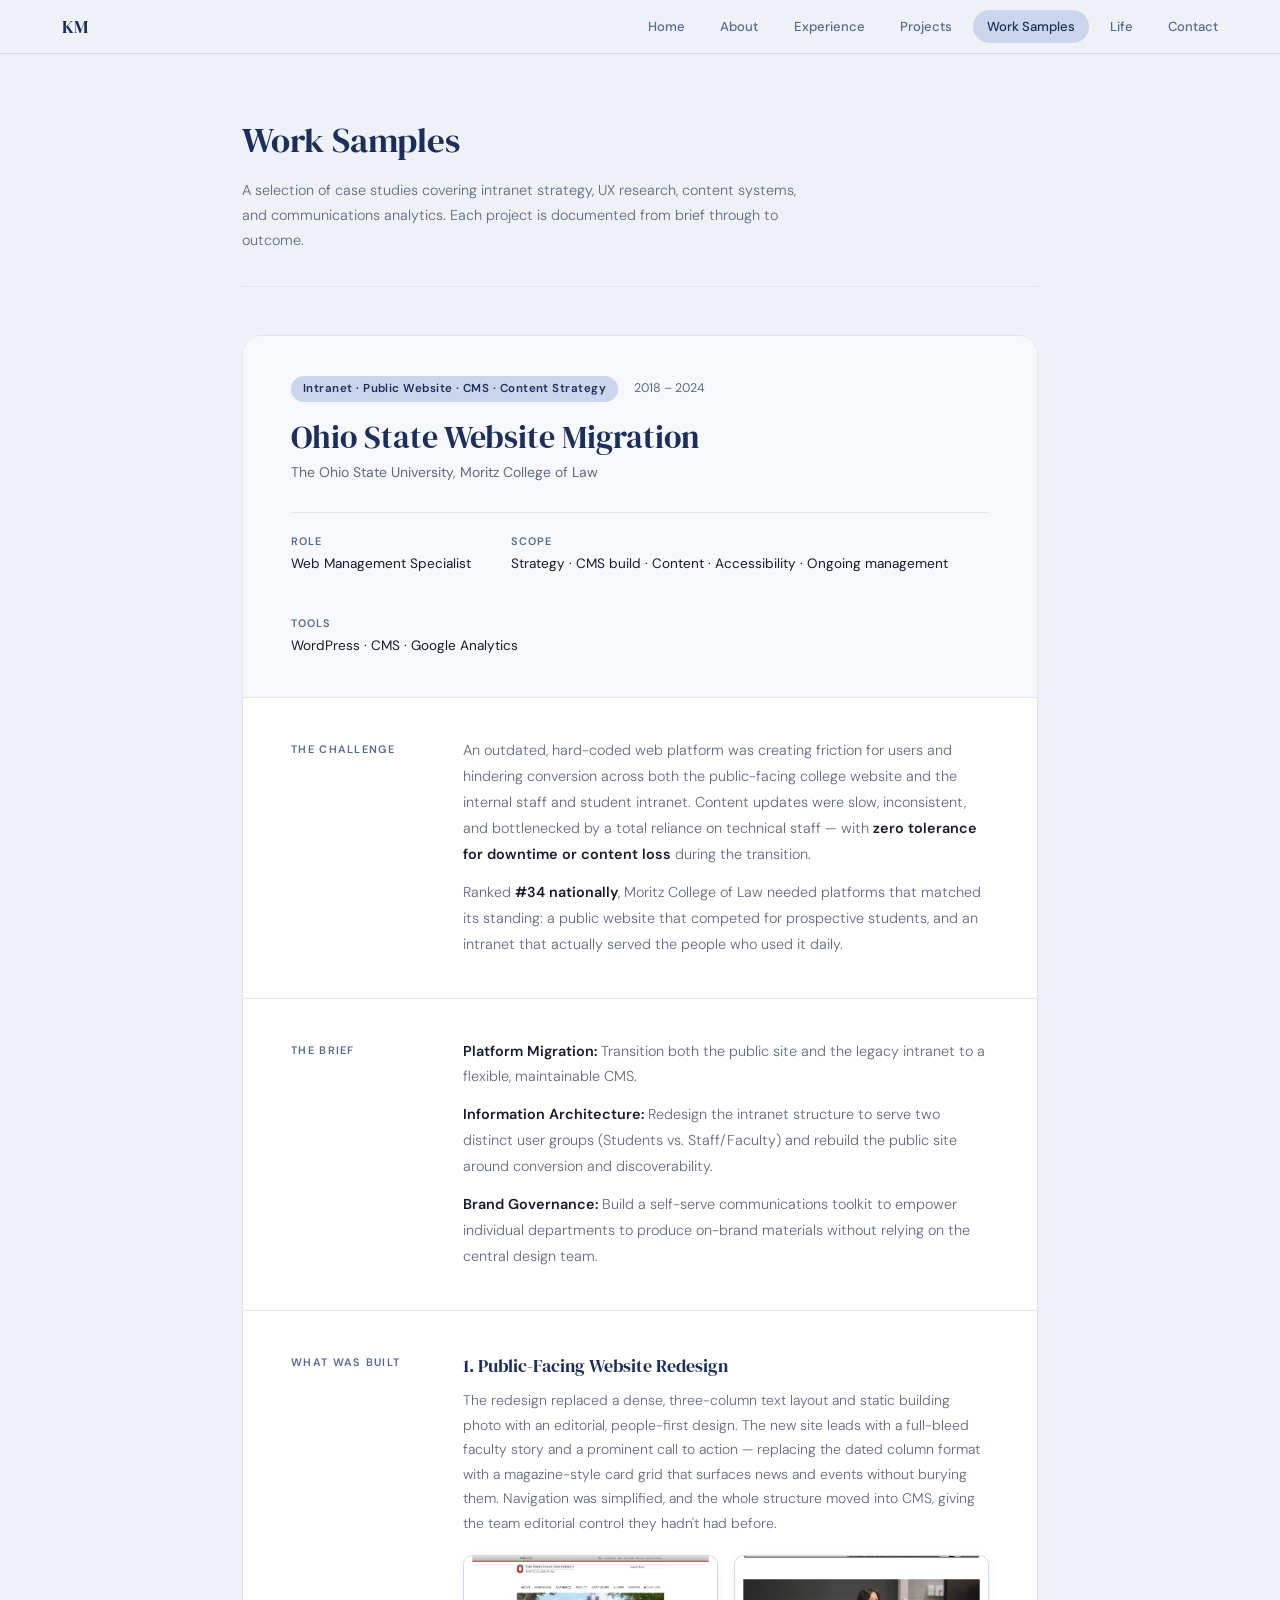
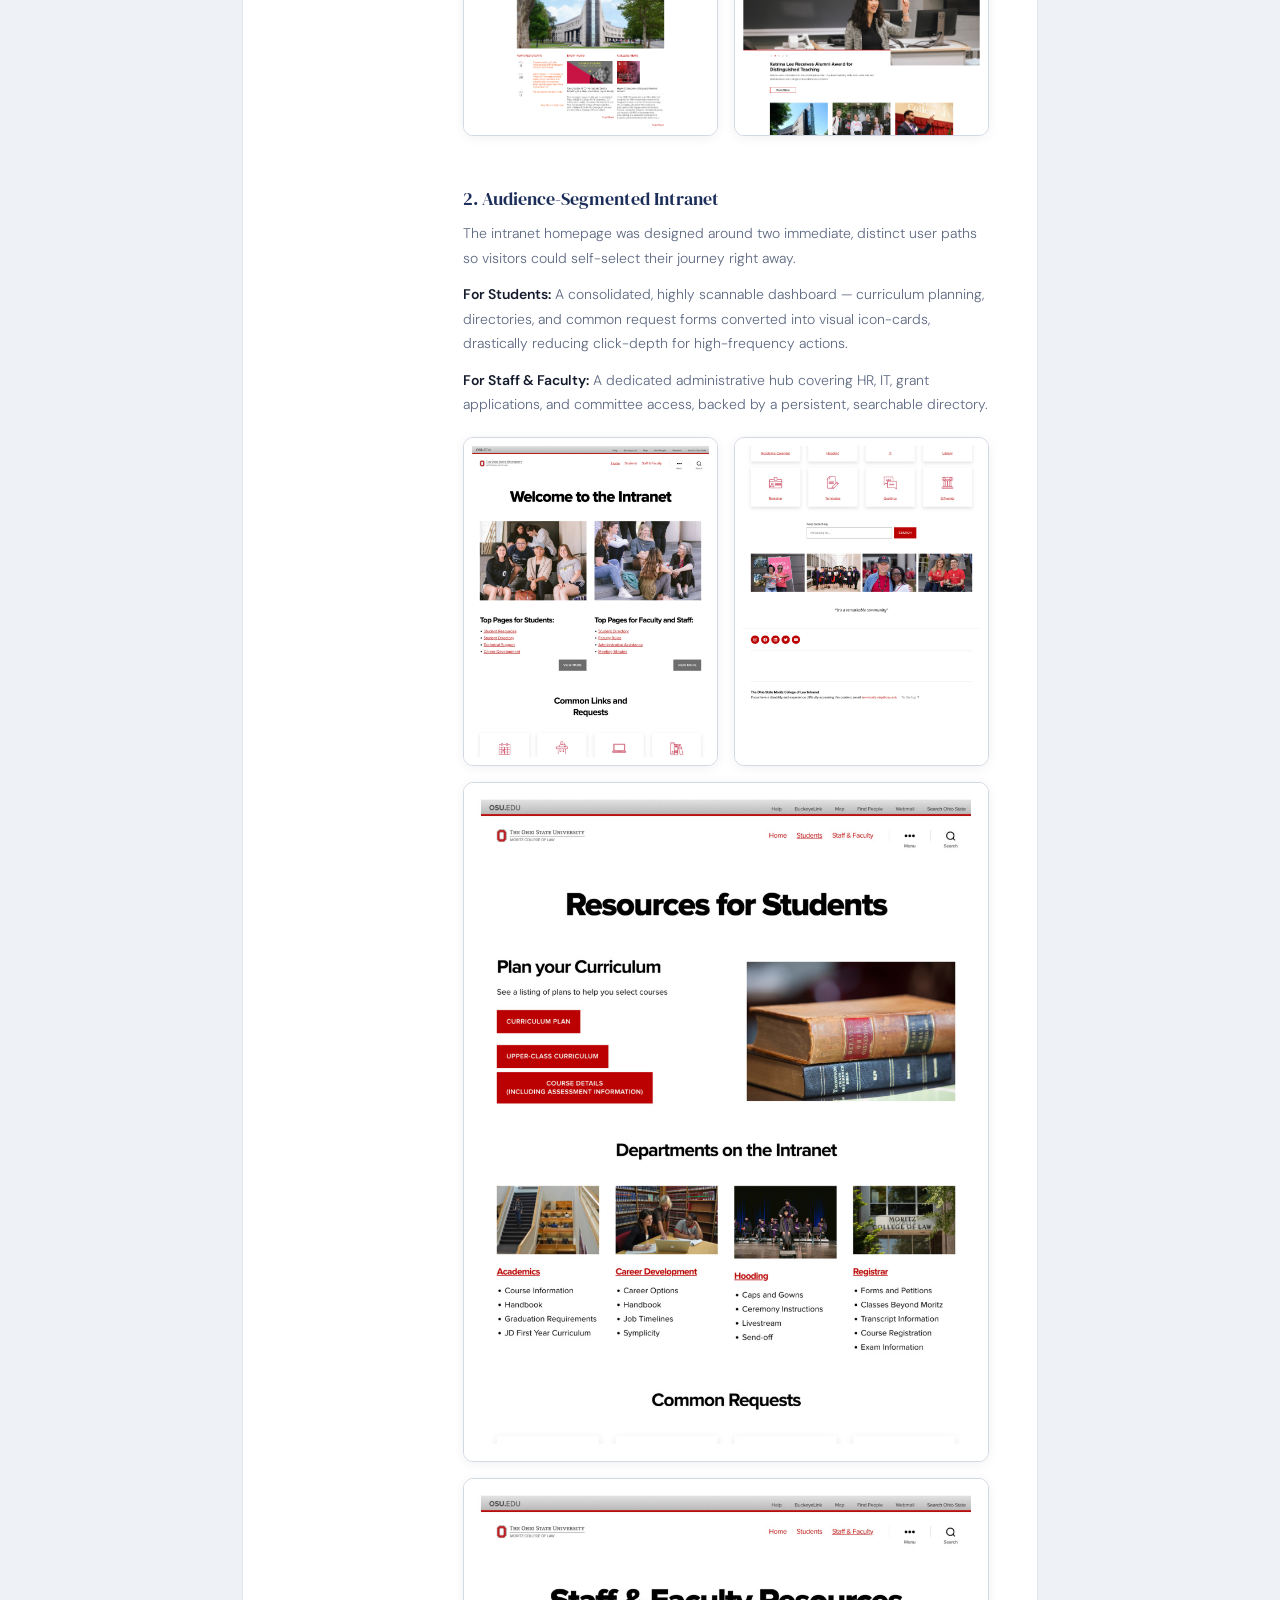
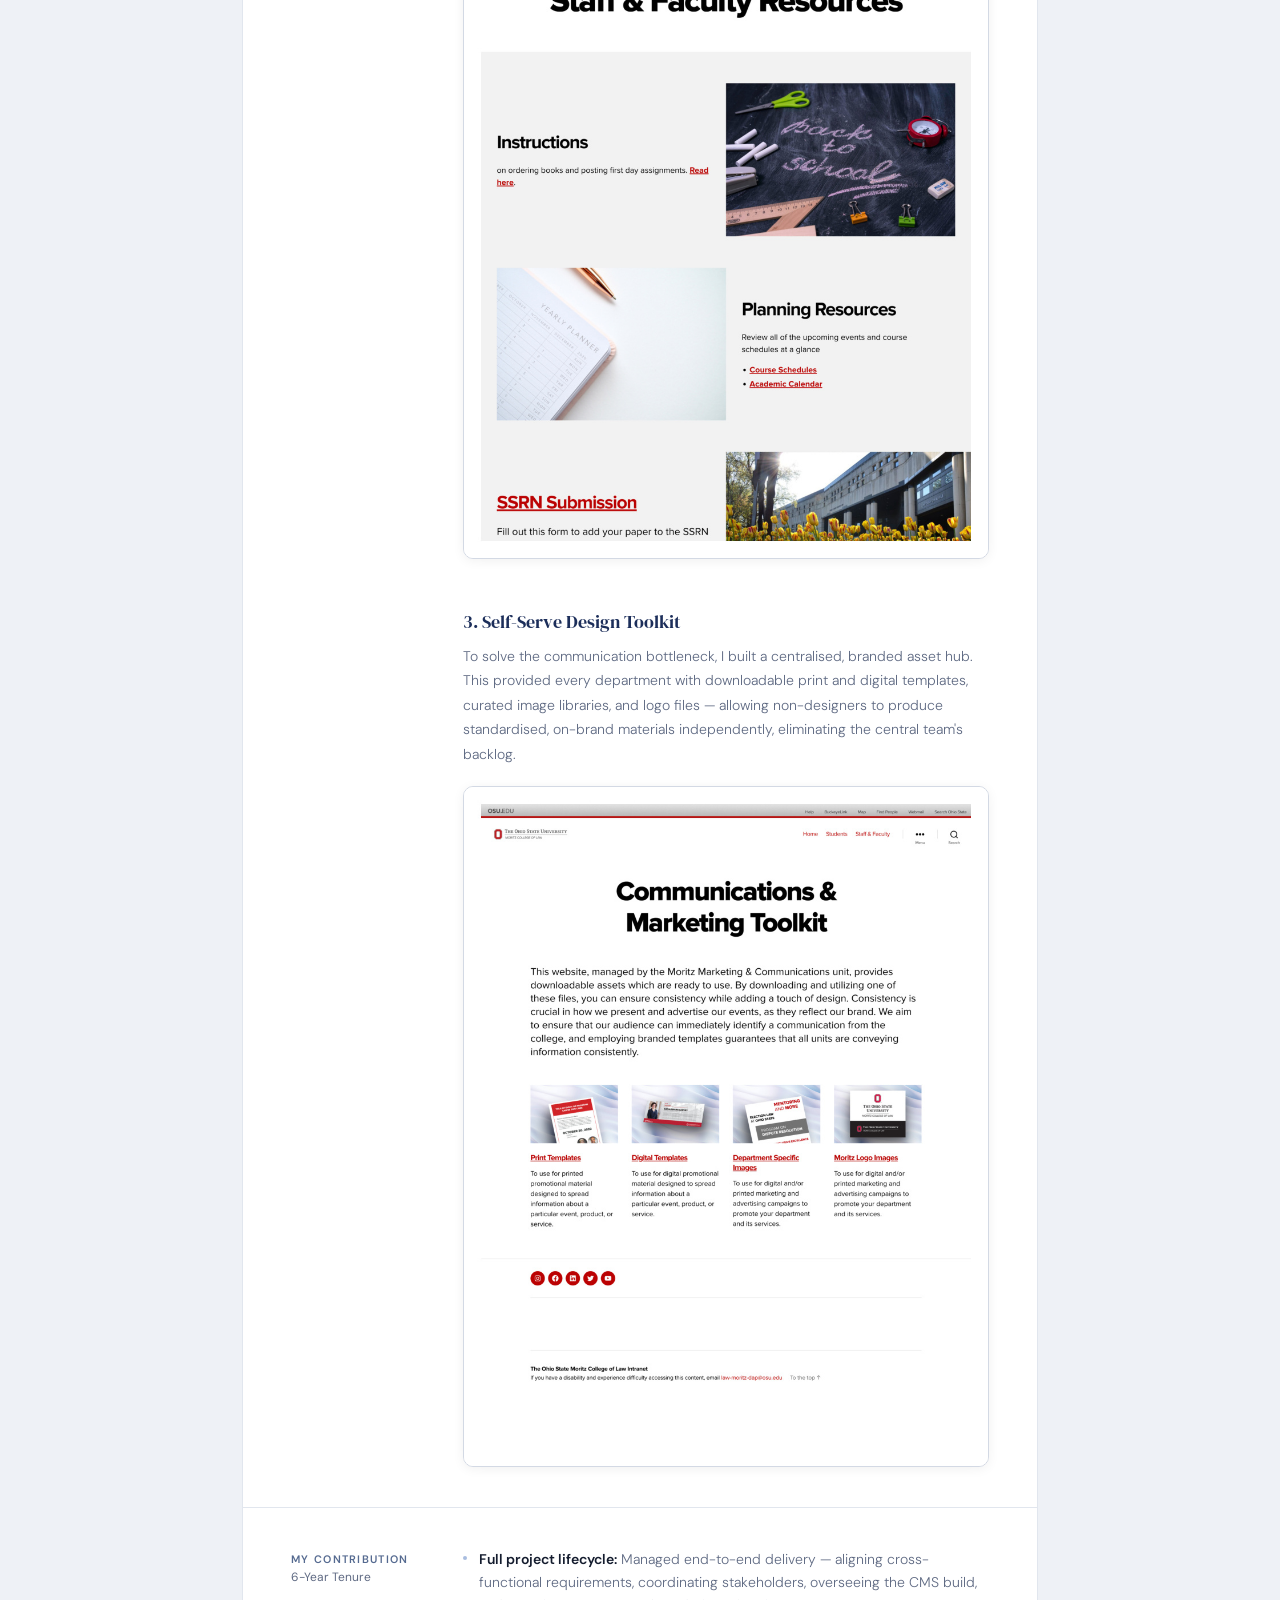
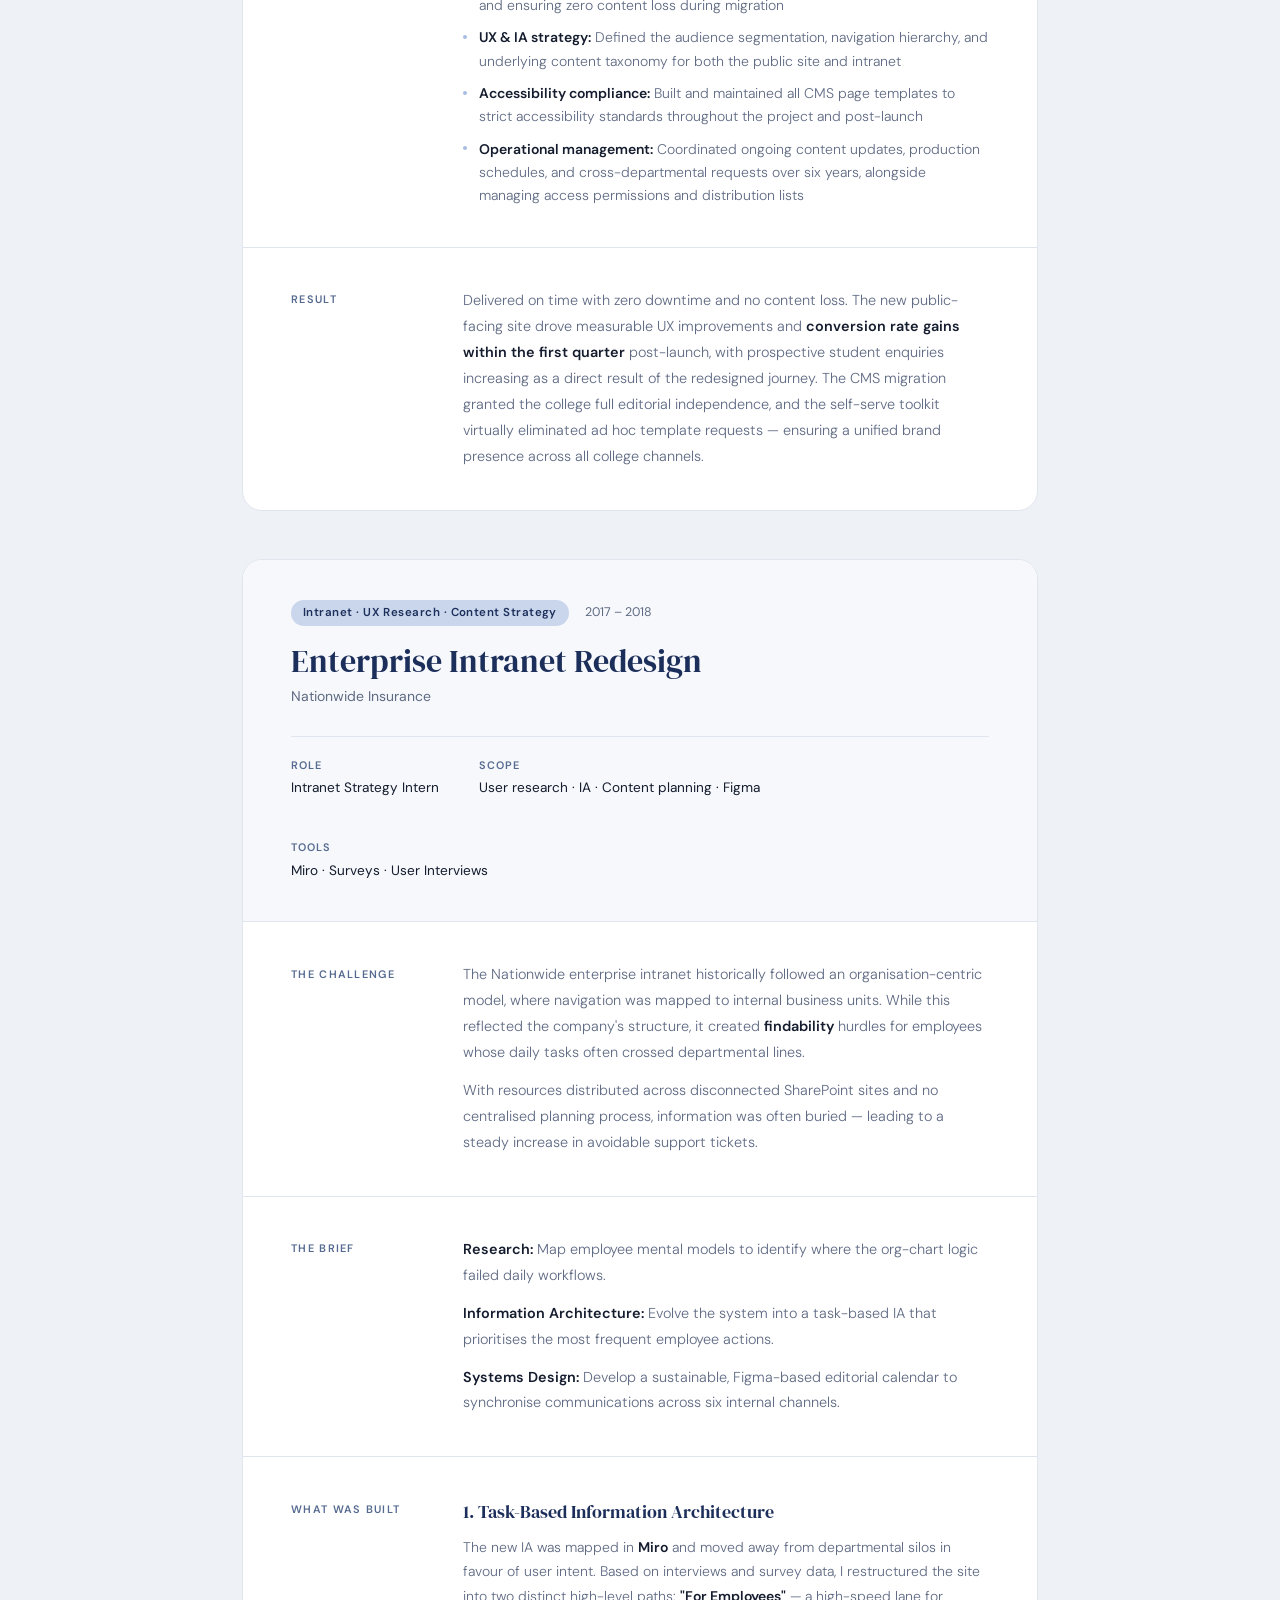
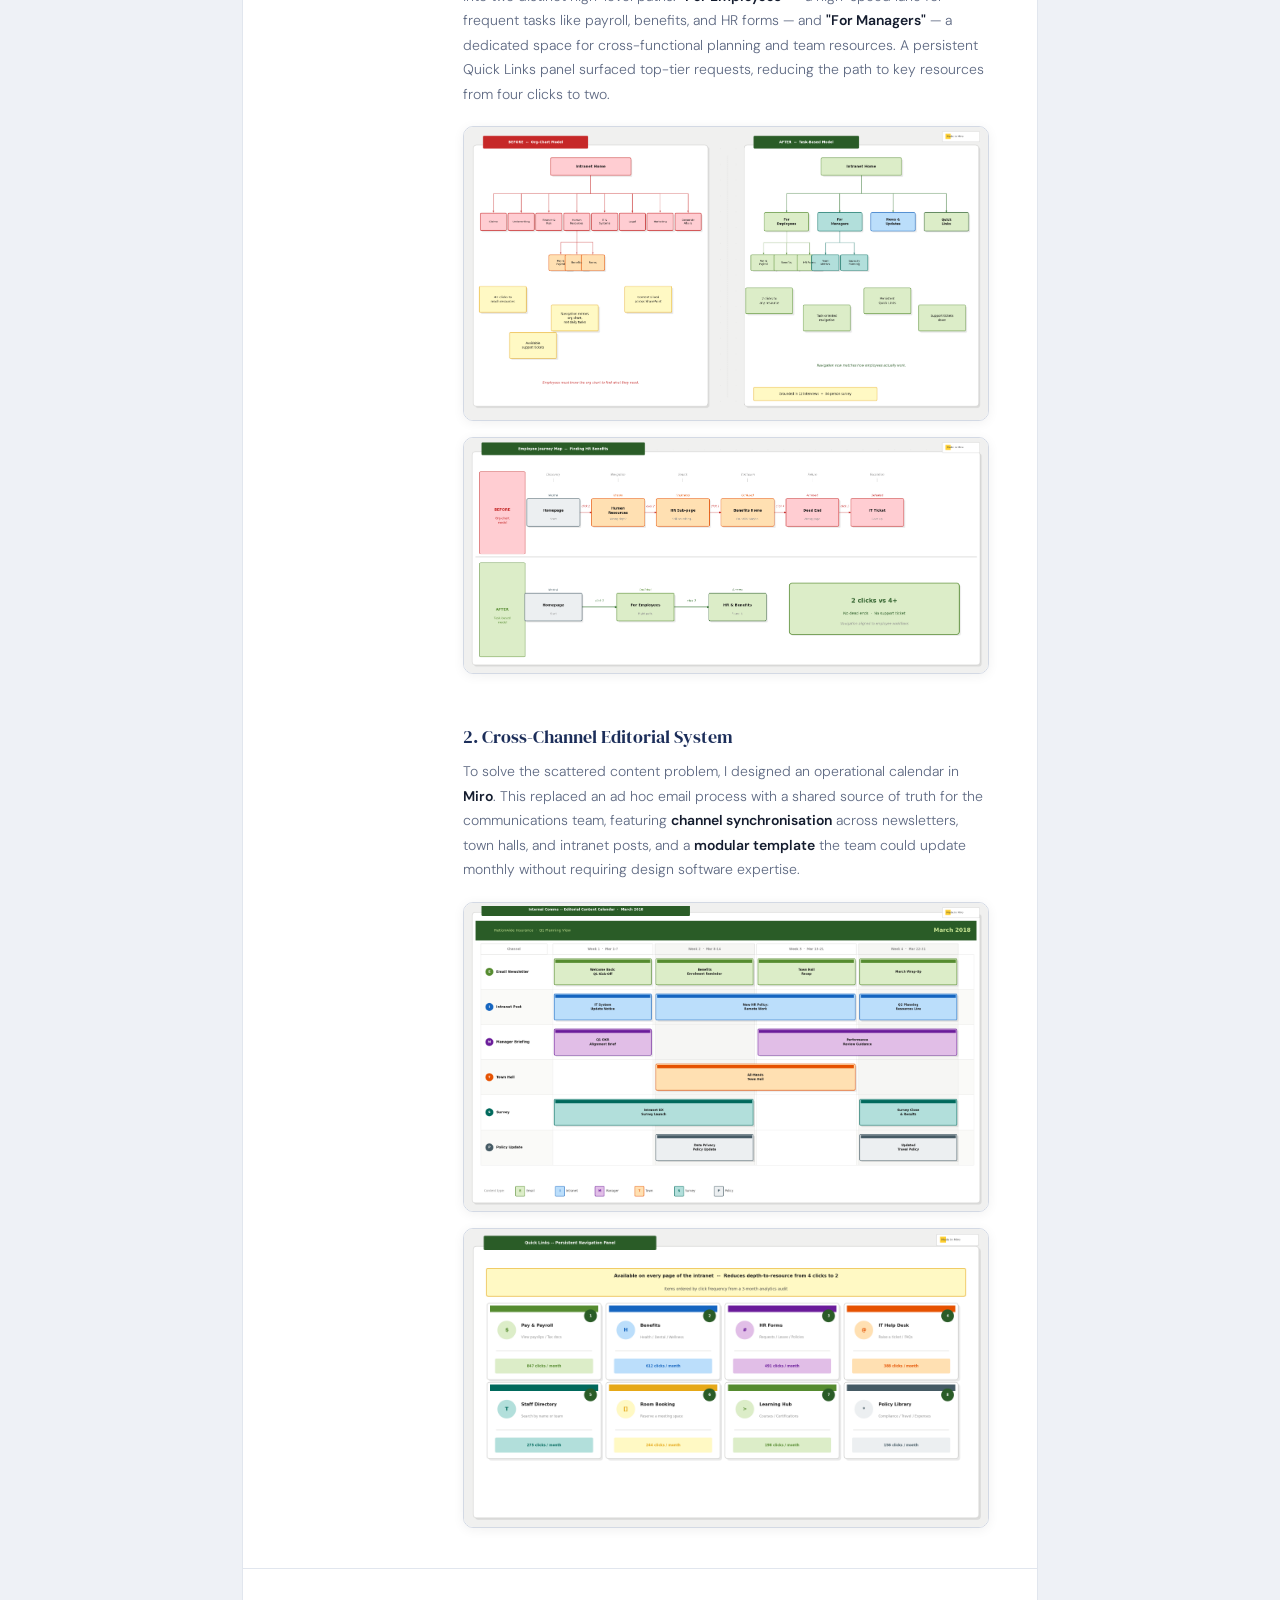
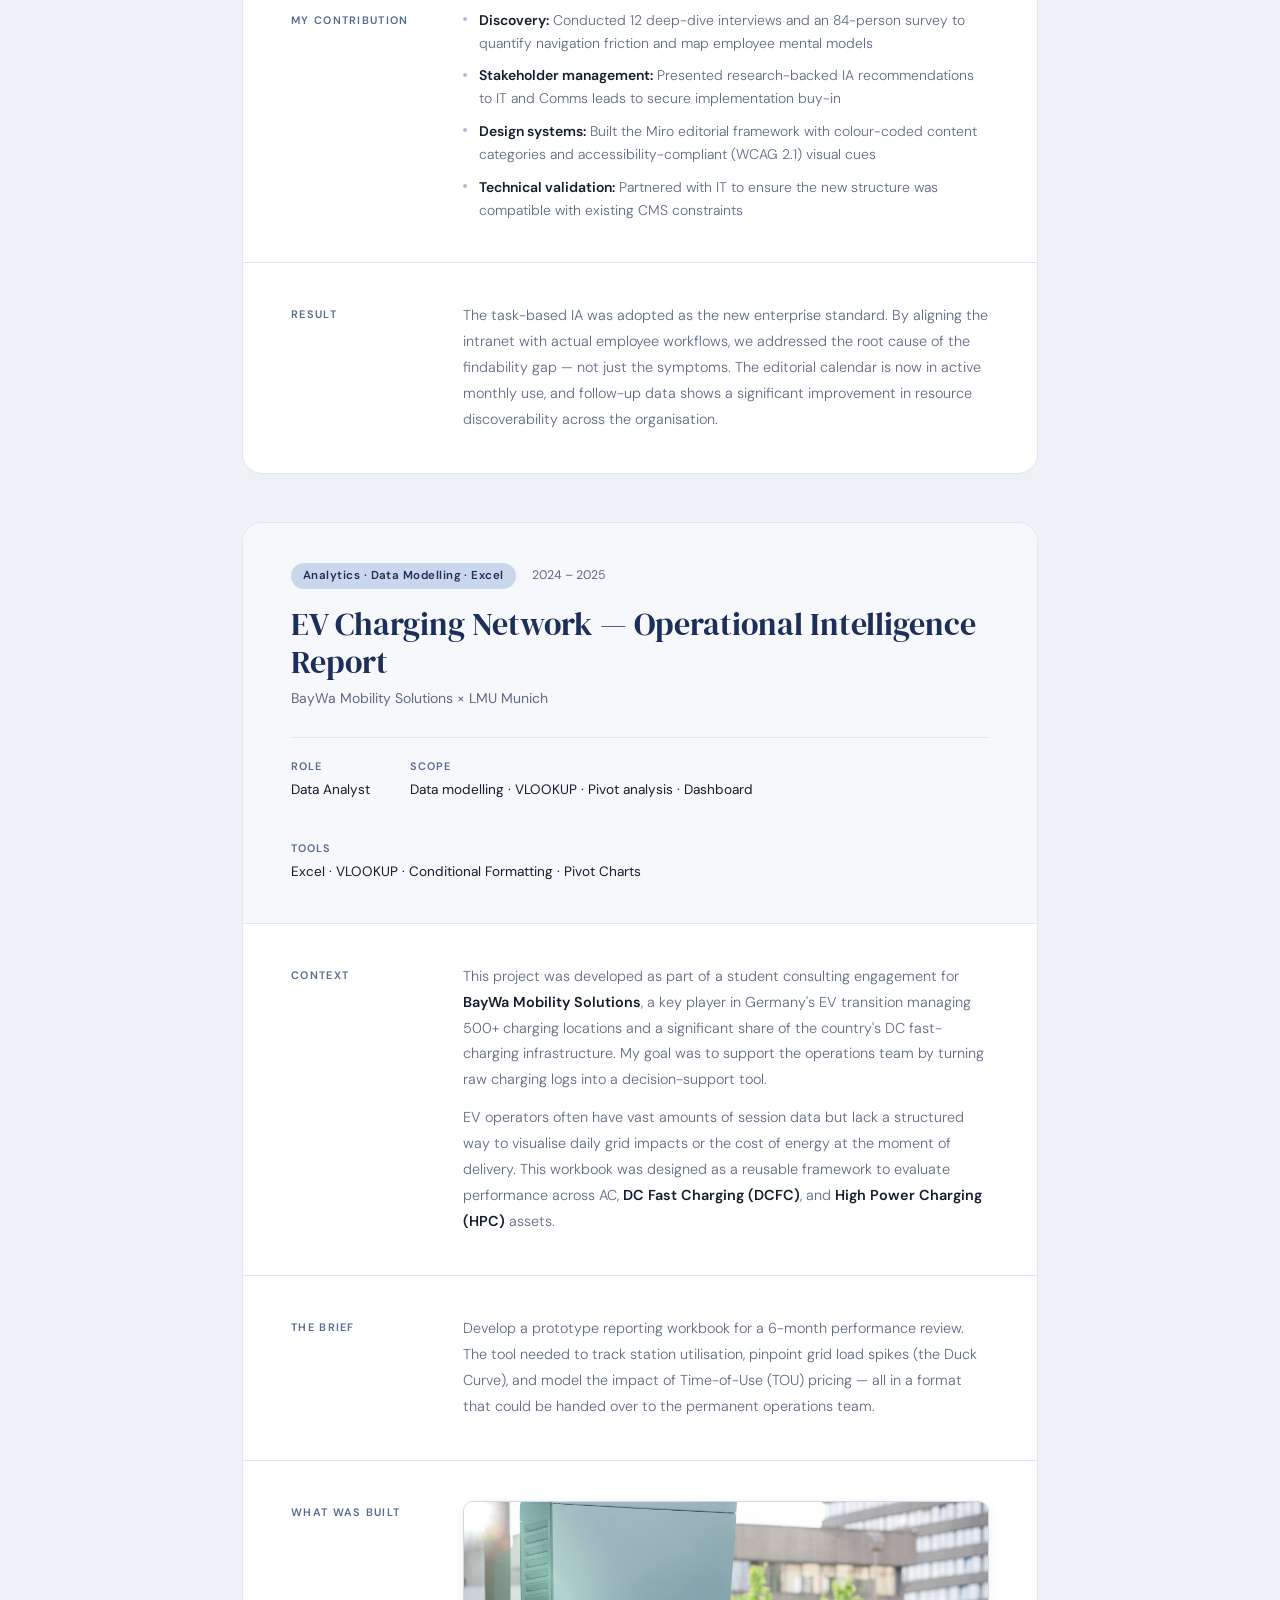
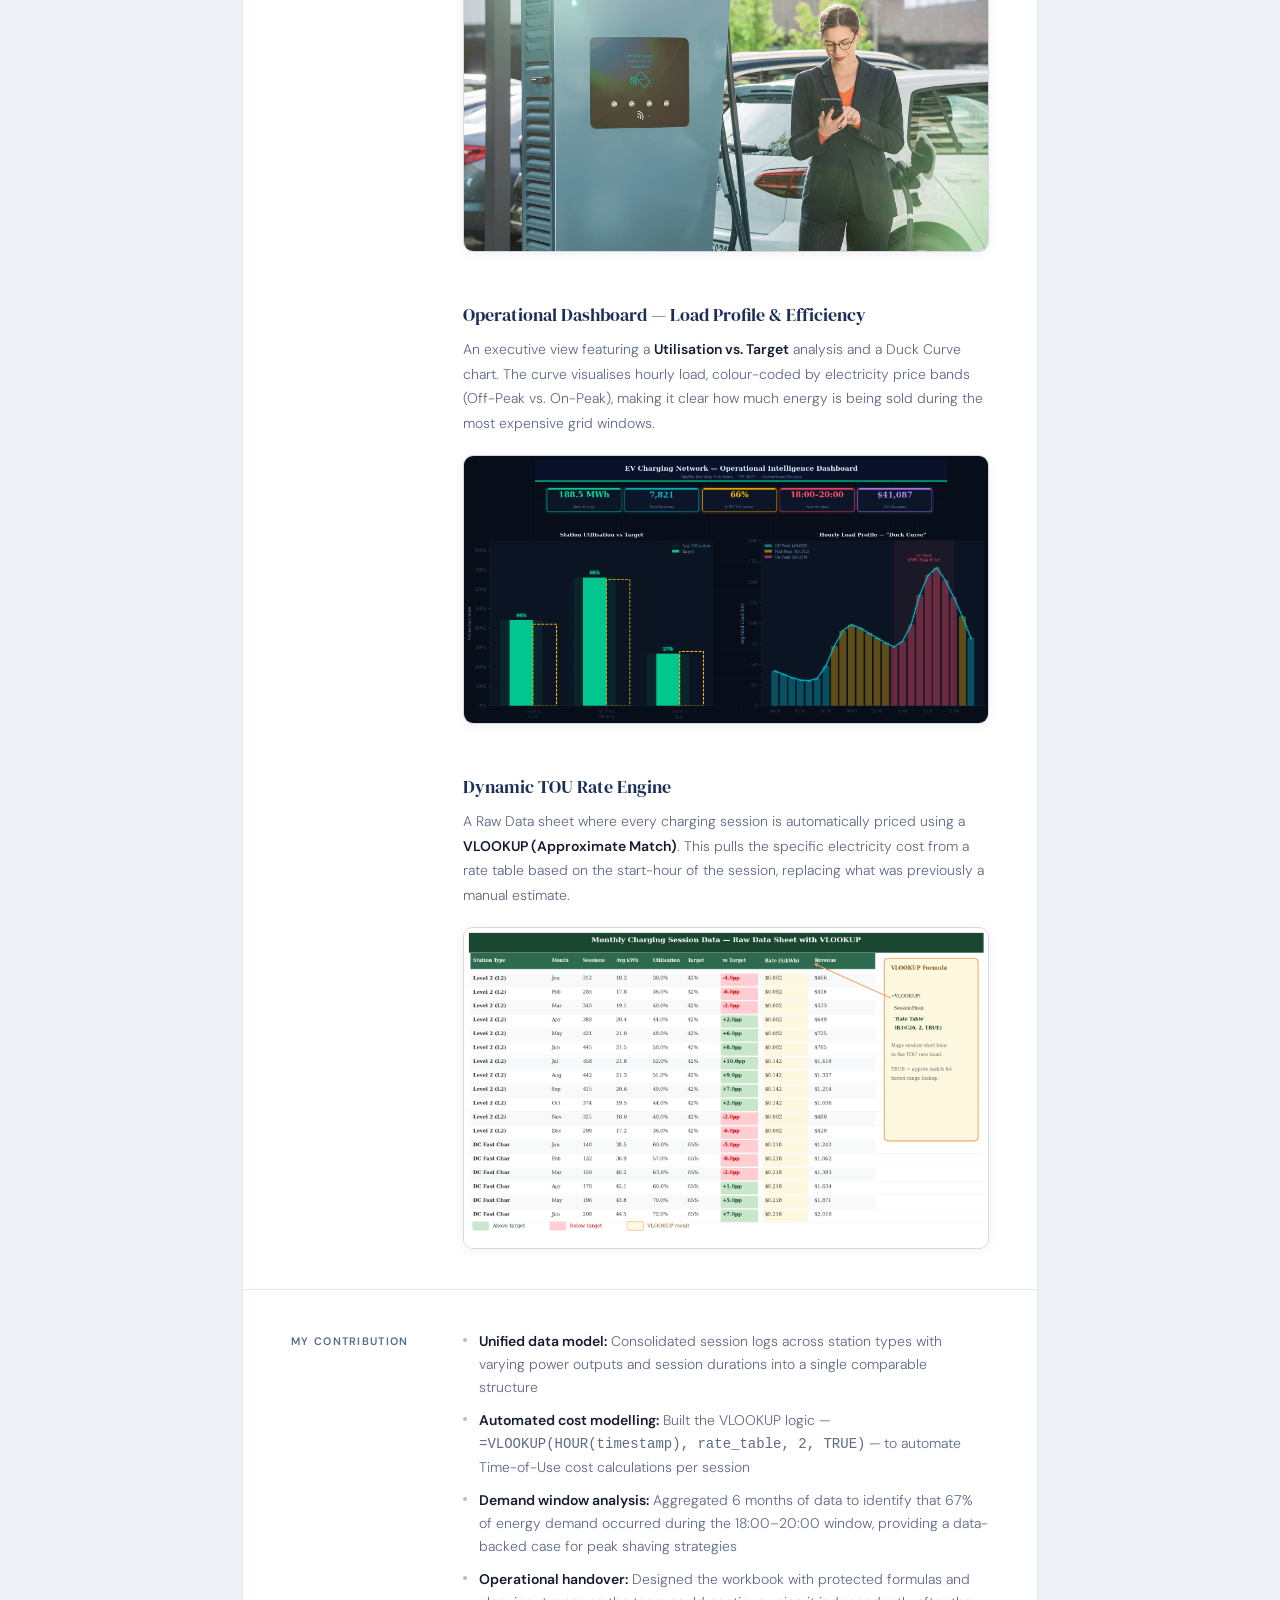
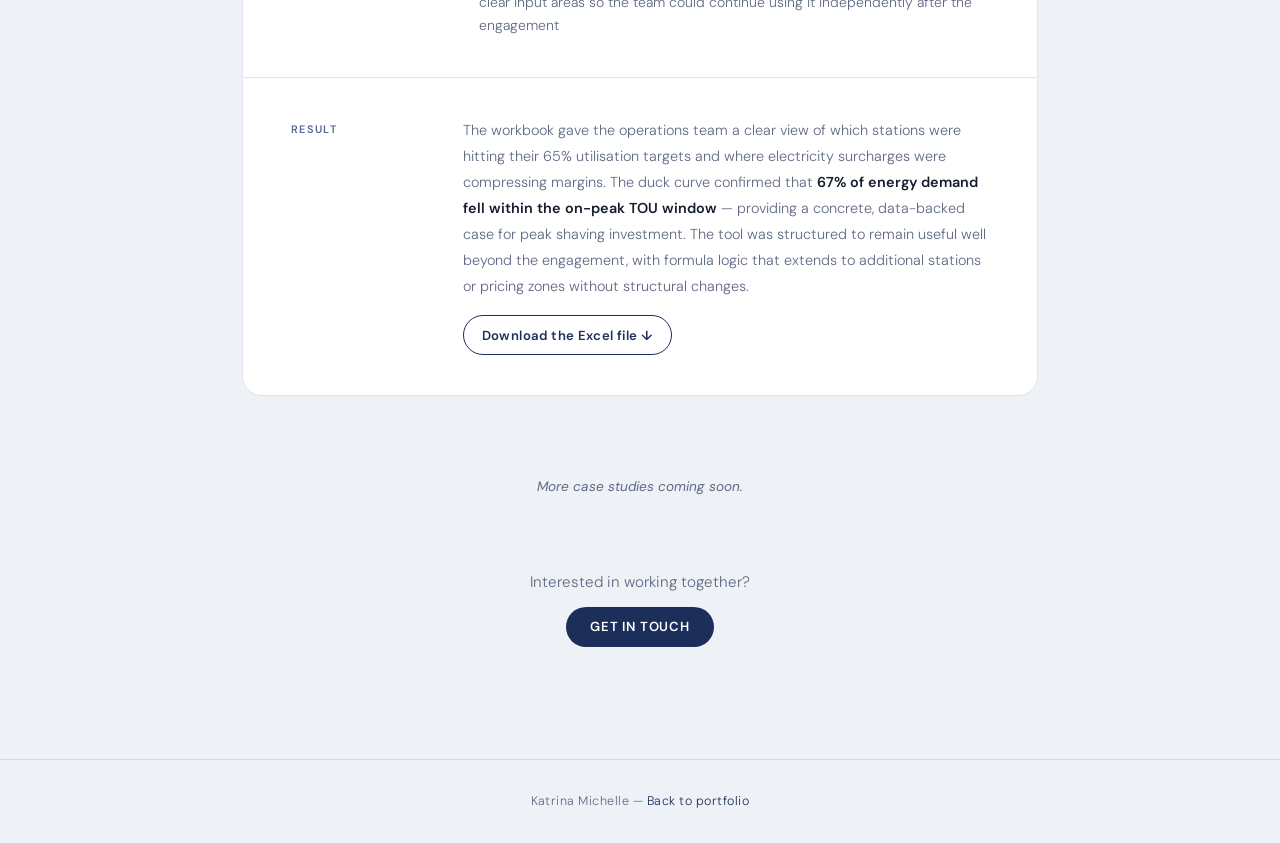
==== commit f1c7e7ec: "Refresh portfolio: new name, navy palette, updated content, remove CV" ====
--- a/work.html
+++ b/work.html
@@ -3,9 +3,9 @@
 <head>
   <meta charset="UTF-8" />
   <meta name="viewport" content="width=device-width, initial-scale=1.0" />
-  <title>Work — Katrina Busgano</title>
-  <meta property="og:title" content="Work Samples — Katrina Busgano" />
-  <meta property="og:description" content="Case studies from Katrina Busgano's work in digital communications and web management." />
+  <title>Work — Katrina Michelle</title>
+  <meta property="og:title" content="Work Samples — Katrina Michelle" />
+  <meta property="og:description" content="Case studies from Katrina Michelle's work in digital communications and web management." />
   <meta property="og:type" content="website" />
   <meta property="og:url" content="https://ktrnab.github.io/work.html" />
   <meta property="og:image" content="https://ktrnab.github.io/assets/images/og-image.jpg" />
@@ -19,7 +19,7 @@
 <body>
 
   <nav>
-    <a href="index.html" class="nav-logo">KB</a>
+    <a href="index.html" class="nav-logo">KM</a>
     <div class="nav-links">
       <a href="index.html">Home</a>
       <a href="index.html#about">About</a>
@@ -348,7 +348,7 @@
   </main>
 
   <footer>
-    <p>Katrina Busgano &mdash; <a href="index.html">Back to portfolio</a></p>
+    <p>Katrina Michelle &mdash; <a href="index.html">Back to portfolio</a></p>
   </footer>
 
 </body>
--- a/style.css
+++ b/style.css
@@ -8,19 +8,19 @@
 }
 
 :root {
-  --bg:           #edf0e5;
-  --bg-warm:      #e8ebe0;
-  --surface:      #f5f7f0;
+  --bg:           #eef1f6;
+  --bg-warm:      #e7ebf2;
+  --surface:      #f6f8fb;
   --surface2:     #ffffff;
-  --pill-bg:      #cae896;
-  --pill-bg-dark: #a8d46e;
-  --green-dark:   #2a5c27;
-  --green-mid:    #3d7a39;
-  --green-muted:  #6a8c65;
-  --text:         #1e2a1c;
-  --muted:        #7a8c75;
-  --border:       #d4dace;
-  --border-light: #e2e8da;
+  --pill-bg:      #c9d6ec;
+  --pill-bg-dark: #a9bde0;
+  --navy-dark:   #1c2e5a;
+  --navy-mid:    #2c4a85;
+  --navy-muted:  #556a90;
+  --text:         #141c2e;
+  --muted:        #5f6a83;
+  --border:       #d3d9e4;
+  --border-light: #e1e6ee;
 }
 
 html { scroll-behavior: smooth; }
@@ -36,7 +36,7 @@
 nav {
   position: fixed;
   top: 0; left: 0; right: 0;
-  background: rgba(237, 240, 229, 0.92);
+  background: rgba(238, 241, 246, 0.92);
   backdrop-filter: blur(12px);
   border-bottom: 1px solid var(--border);
   padding: 0 3rem;
@@ -50,7 +50,7 @@
 .nav-logo {
   font-family: 'DM Serif Display', serif;
   font-size: 1.15rem;
-  color: var(--green-dark);
+  color: var(--navy-dark);
   letter-spacing: 0.02em;
 }
 
@@ -60,7 +60,7 @@
 }
 
 nav a {
-  color: var(--green-muted);
+  color: var(--navy-muted);
   text-decoration: none;
   font-size: 0.82rem;
   font-weight: 500;
@@ -72,7 +72,7 @@
 nav a:hover,
 nav a.active {
   background: var(--pill-bg);
-  color: var(--green-dark);
+  color: var(--navy-dark);
 }
 
 /* ── HERO ── */
@@ -102,7 +102,7 @@
   object-position: center top;
   border-radius: 100px 100px 60px 60px;
   border: 3px solid var(--pill-bg-dark);
-  box-shadow: 0 8px 28px rgba(42, 92, 39, 0.1);
+  box-shadow: 0 8px 28px rgba(28, 46, 90, 0.1);
 }
 
 .hero-eyebrow {
@@ -110,7 +110,7 @@
   font-weight: 500;
   letter-spacing: 0.18em;
   text-transform: uppercase;
-  color: var(--green-muted);
+  color: var(--navy-muted);
   margin-bottom: 0.5rem;
 }
 
@@ -119,7 +119,7 @@
   font-size: 3.6rem;
   font-weight: 400;
   line-height: 1.05;
-  color: var(--green-dark);
+  color: var(--navy-dark);
   margin-bottom: 0.6rem;
 }
 
@@ -127,7 +127,7 @@
   display: inline-block;
   font-size: 0.82rem;
   font-weight: 500;
-  color: var(--green-dark);
+  color: var(--navy-dark);
   background: var(--pill-bg);
   padding: 0.3rem 0.9rem;
   border-radius: 99px;
@@ -176,7 +176,7 @@
 
 .btn-primary {
   padding: 0.6rem 1.4rem;
-  background: var(--green-dark);
+  background: var(--navy-dark);
   color: var(--pill-bg);
   text-decoration: none;
   border-radius: 99px;
@@ -186,14 +186,14 @@
 }
 
 .btn-primary:hover {
-  background: var(--green-mid);
+  background: var(--navy-mid);
   transform: translateY(-1px);
 }
 
 .btn-ghost {
   padding: 0.6rem 1.4rem;
   border: 1px solid var(--border);
-  color: var(--green-muted);
+  color: var(--navy-muted);
   text-decoration: none;
   border-radius: 99px;
   font-size: 0.82rem;
@@ -205,7 +205,7 @@
 .btn-ghost:hover {
   border-color: var(--pill-bg-dark);
   background: var(--pill-bg);
-  color: var(--green-dark);
+  color: var(--navy-dark);
   transform: translateY(-1px);
 }
 
@@ -239,7 +239,7 @@
   font-family: 'DM Serif Display', serif;
   font-size: 2.2rem;
   font-weight: 400;
-  color: var(--green-dark);
+  color: var(--navy-dark);
   margin-bottom: 2.5rem;
   position: relative;
   display: inline-block;
@@ -289,7 +289,7 @@
 .card:hover {
   border-color: var(--pill-bg-dark);
   transform: translateY(-2px);
-  box-shadow: 0 4px 20px rgba(42, 92, 39, 0.06);
+  box-shadow: 0 4px 20px rgba(28, 46, 90, 0.06);
 }
 
 .card h3 {
@@ -297,7 +297,7 @@
   font-weight: 600;
   text-transform: uppercase;
   letter-spacing: 0.14em;
-  color: var(--green-muted);
+  color: var(--navy-muted);
   margin-bottom: 1rem;
   padding-bottom: 0.5rem;
   border-bottom: 1px solid var(--border-light);
@@ -441,7 +441,7 @@
 
 .timeline-badge.current {
   background: var(--pill-bg);
-  color: var(--green-dark);
+  color: var(--navy-dark);
   border: 1px solid var(--pill-bg-dark);
 }
 
@@ -454,7 +454,7 @@
 
 .timeline-company {
   font-size: 0.82rem;
-  color: var(--green-mid);
+  color: var(--navy-mid);
   margin-bottom: 0.85rem;
   font-weight: 500;
 }
@@ -493,7 +493,7 @@
 
 .projects-grid {
   display: grid;
-  grid-template-columns: repeat(3, 1fr);
+  grid-template-columns: repeat(2, 1fr);
   gap: 1rem;
 }
 
@@ -511,7 +511,7 @@
 .project-card:hover {
   border-color: var(--pill-bg-dark);
   transform: translateY(-3px);
-  box-shadow: 0 8px 28px rgba(42, 92, 39, 0.07);
+  box-shadow: 0 8px 28px rgba(28, 46, 90, 0.07);
 }
 
 .project-tag {
@@ -521,7 +521,7 @@
   letter-spacing: 0.1em;
   display: inline-block;
   background: var(--pill-bg);
-  color: var(--green-dark);
+  color: var(--navy-dark);
   padding: 0.2rem 0.65rem;
   border-radius: 99px;
   width: fit-content;
@@ -544,7 +544,7 @@
 }
 
 .project-card p strong {
-  color: var(--green-dark);
+  color: var(--navy-dark);
   font-weight: 600;
 }
 
@@ -553,13 +553,13 @@
   margin-top: 0.75rem;
   font-size: 0.8rem;
   font-weight: 500;
-  color: var(--green-mid);
+  color: var(--navy-mid);
   text-decoration: none;
   transition: color 0.2s;
 }
 
 .case-study-link:hover {
-  color: var(--green-dark);
+  color: var(--navy-dark);
 }
 
 .project-skills {
@@ -575,7 +575,7 @@
   border-radius: 99px;
   background: var(--bg);
   border: 1px solid var(--border);
-  color: var(--green-muted);
+  color: var(--navy-muted);
 }
 
 /* ── INTERESTS ── */
@@ -606,7 +606,7 @@
 .interest-card:hover {
   border-color: var(--pill-bg-dark);
   transform: translateY(-3px);
-  box-shadow: 0 8px 28px rgba(42, 92, 39, 0.07);
+  box-shadow: 0 8px 28px rgba(28, 46, 90, 0.07);
 }
 
 .interest-icon {
@@ -618,7 +618,7 @@
   font-family: 'DM Serif Display', serif;
   font-size: 1.15rem;
   font-weight: 400;
-  color: var(--green-dark);
+  color: var(--navy-dark);
 }
 
 .interest-card p {
@@ -655,7 +655,7 @@
   font-size: 0.72rem;
   font-weight: 500;
   background: var(--pill-bg);
-  color: var(--green-dark);
+  color: var(--navy-dark);
   padding: 0.2rem 0.65rem;
   border-radius: 99px;
   width: fit-content;
@@ -673,7 +673,7 @@
   font-size: 0.8rem;
   font-weight: 500;
   background: var(--pill-bg);
-  color: var(--green-dark);
+  color: var(--navy-dark);
   padding: 0.3rem 0.85rem;
   border-radius: 99px;
 }
@@ -712,7 +712,7 @@
 .contact-card:hover {
   border-color: var(--pill-bg-dark);
   background: var(--pill-bg);
-  color: var(--green-dark);
+  color: var(--navy-dark);
   transform: translateX(5px);
 }
 
@@ -756,7 +756,7 @@
   border-radius: 50%;
   background: var(--surface2);
   border: 1px solid var(--border);
-  color: var(--green-muted);
+  color: var(--navy-muted);
   cursor: pointer;
   display: flex;
   align-items: center;
@@ -775,7 +775,7 @@
 #scroll-top:hover {
   background: var(--pill-bg);
   border-color: var(--pill-bg-dark);
-  color: var(--green-dark);
+  color: var(--navy-dark);
   transform: translateY(-2px);
 }
 
--- a/work.css
+++ b/work.css
@@ -17,7 +17,7 @@
   font-family: 'DM Serif Display', serif;
   font-size: 2.2rem;
   font-weight: 400;
-  color: var(--green-dark);
+  color: var(--navy-dark);
   margin-bottom: 0.6rem;
 }
 
@@ -56,7 +56,7 @@
   font-size: 0.72rem;
   font-weight: 600;
   background: var(--pill-bg);
-  color: var(--green-dark);
+  color: var(--navy-dark);
   padding: 0.25rem 0.75rem;
   border-radius: 99px;
   letter-spacing: 0.04em;
@@ -71,7 +71,7 @@
   font-family: 'DM Serif Display', serif;
   font-size: 2rem;
   font-weight: 400;
-  color: var(--green-dark);
+  color: var(--navy-dark);
   line-height: 1.2;
   margin-bottom: 0.3rem;
 }
@@ -100,7 +100,7 @@
   font-size: 0.68rem;
   text-transform: uppercase;
   letter-spacing: 0.1em;
-  color: var(--green-muted);
+  color: var(--navy-muted);
   font-weight: 600;
 }
 
@@ -125,7 +125,7 @@
   font-weight: 600;
   text-transform: uppercase;
   letter-spacing: 0.12em;
-  color: var(--green-muted);
+  color: var(--navy-muted);
   padding-top: 0.2rem;
 }
 
@@ -161,7 +161,7 @@
   font-family: 'DM Serif Display', serif;
   font-size: 1.15rem;
   font-weight: 400;
-  color: var(--green-dark);
+  color: var(--navy-dark);
   margin-bottom: 0.5rem;
 }
 
@@ -233,16 +233,16 @@
   display: inline-block;
   font-size: 0.82rem;
   font-weight: 600;
-  color: var(--green-dark);
+  color: var(--navy-dark);
   text-decoration: none;
-  border: 1.5px solid var(--green-dark);
+  border: 1.5px solid var(--navy-dark);
   padding: 0.45rem 1.1rem;
   border-radius: 99px;
   letter-spacing: 0.03em;
 }
 
 .download-link:hover {
-  background: var(--green-dark);
+  background: var(--navy-dark);
   color: #fff;
 }
 
@@ -261,7 +261,7 @@
 
 .work-cta a {
   display: inline-block;
-  background: var(--green-dark);
+  background: var(--navy-dark);
   color: #fff;
   font-size: 0.82rem;
   font-weight: 600;
@@ -273,7 +273,7 @@
 }
 
 .work-cta a:hover {
-  background: var(--green-mid);
+  background: var(--navy-mid);
 }
 
 /* Footer */
@@ -286,7 +286,7 @@
 }
 
 footer a {
-  color: var(--green-dark);
+  color: var(--navy-dark);
   text-decoration: none;
 }
 
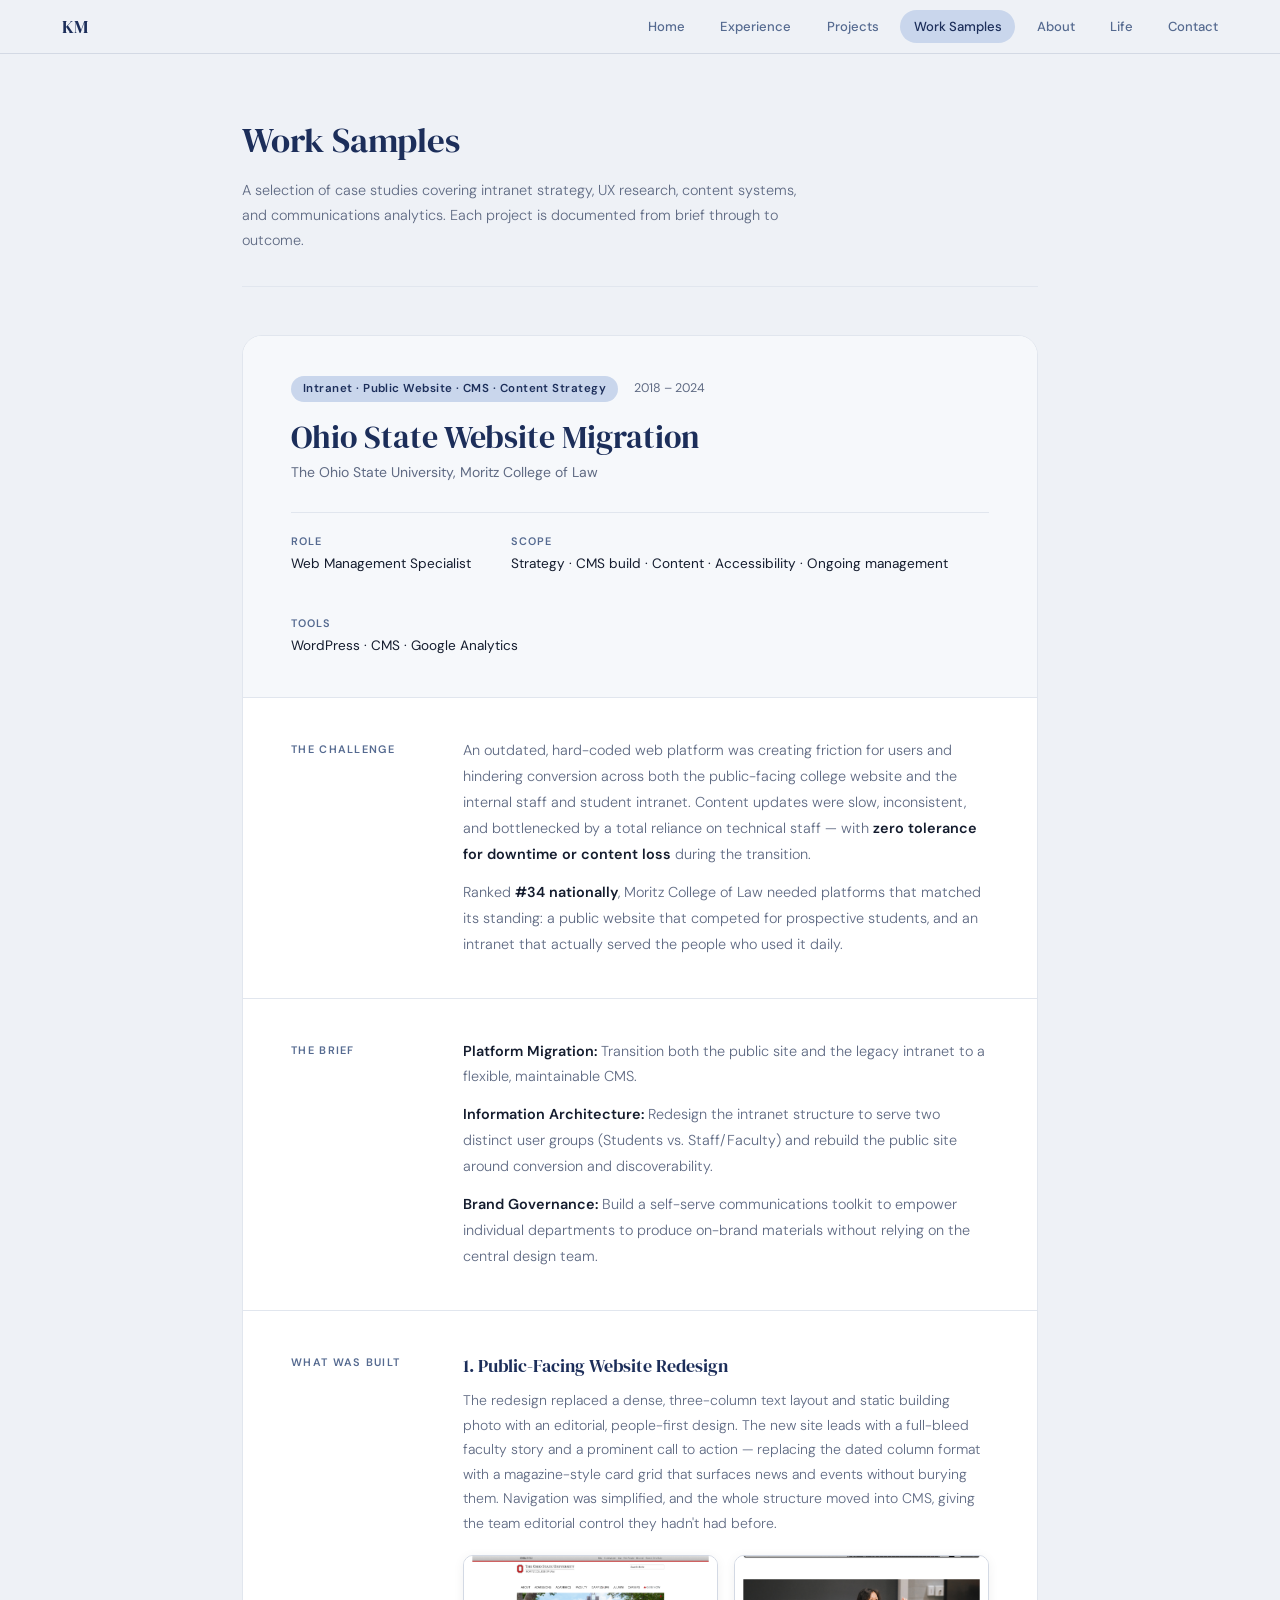
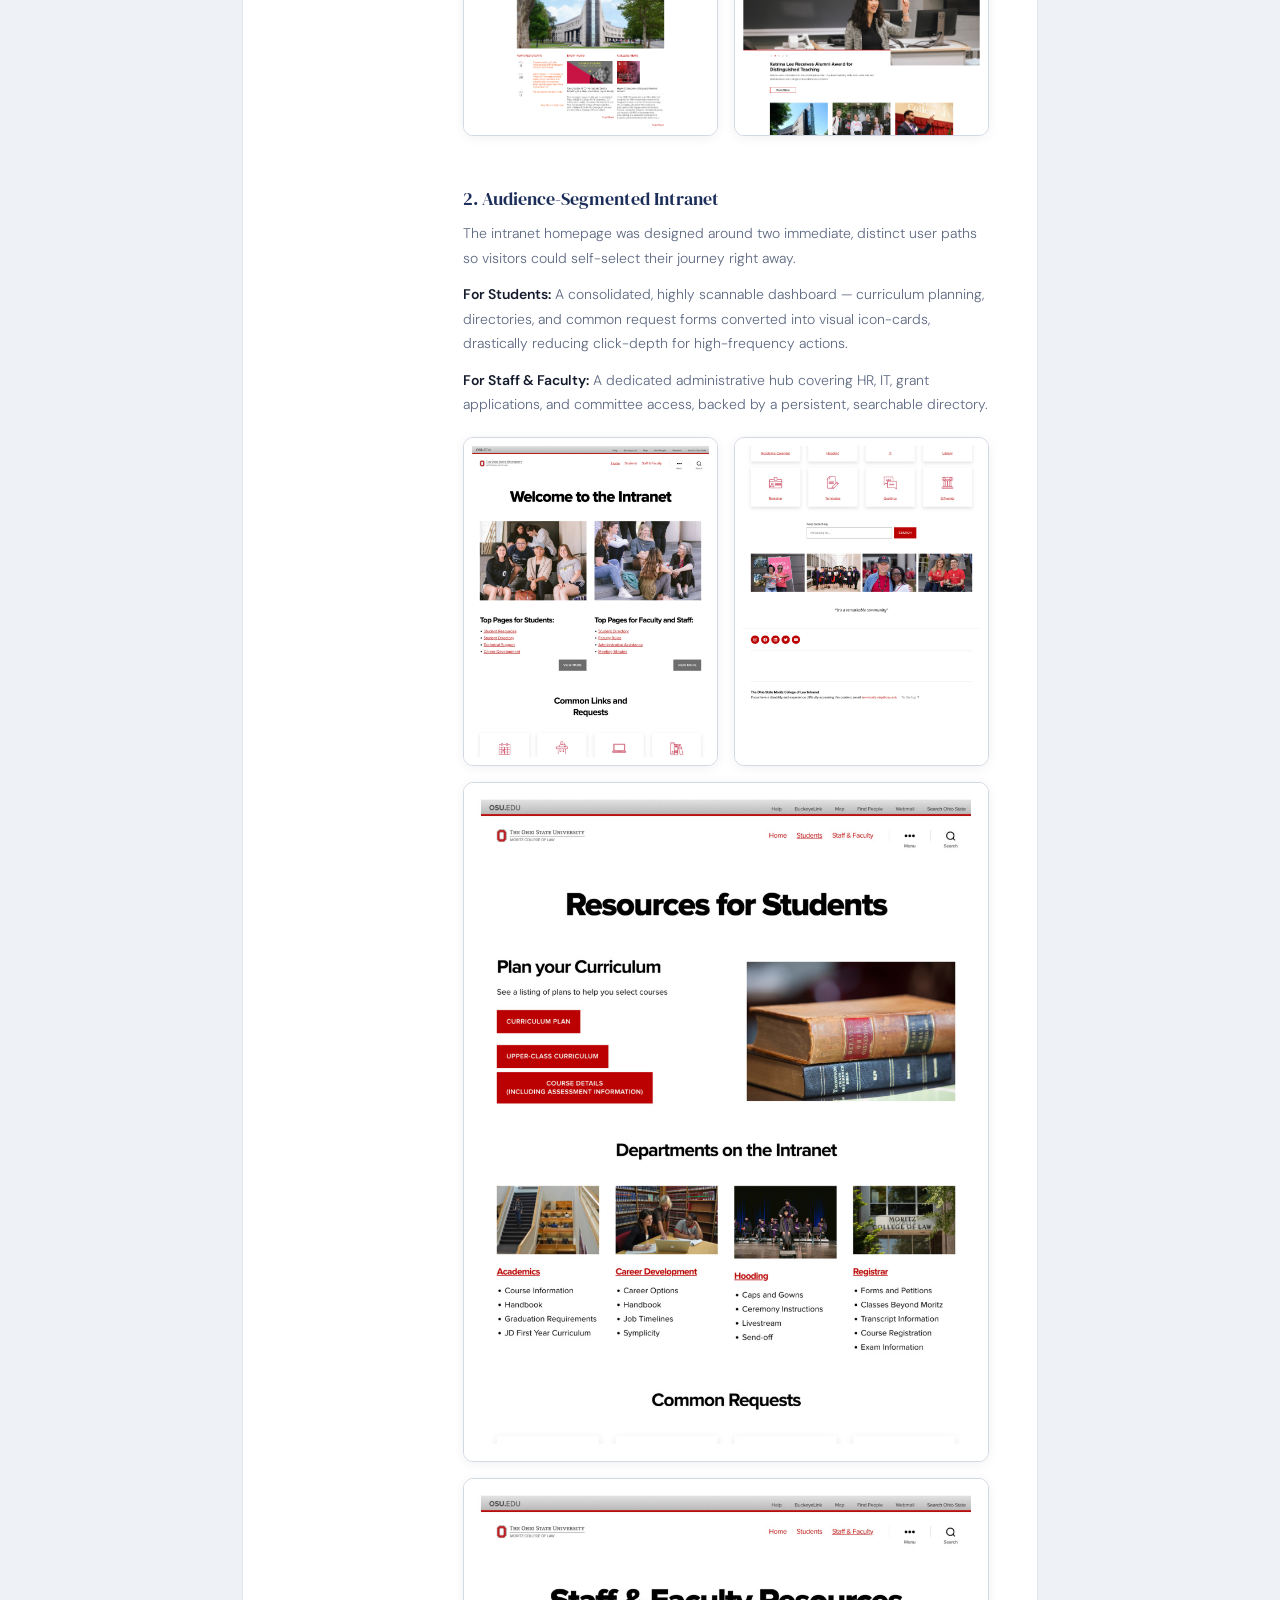
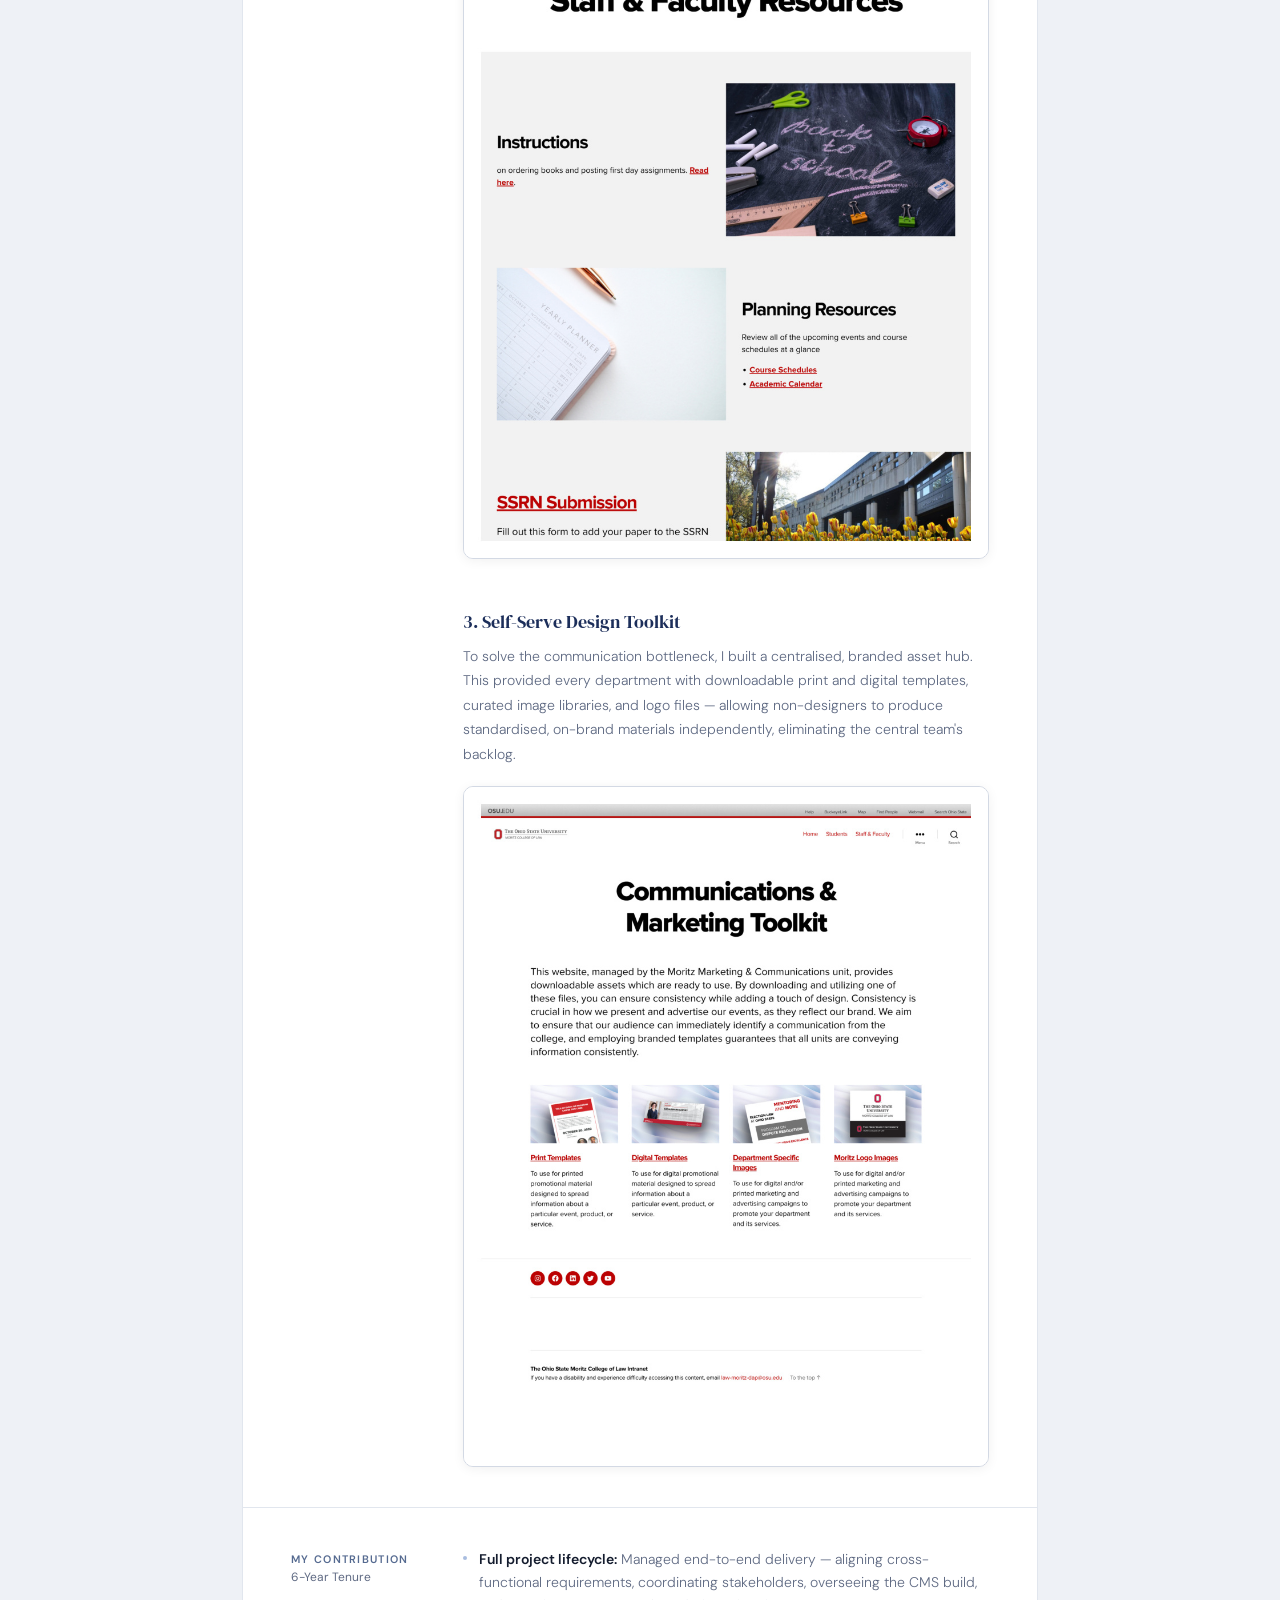
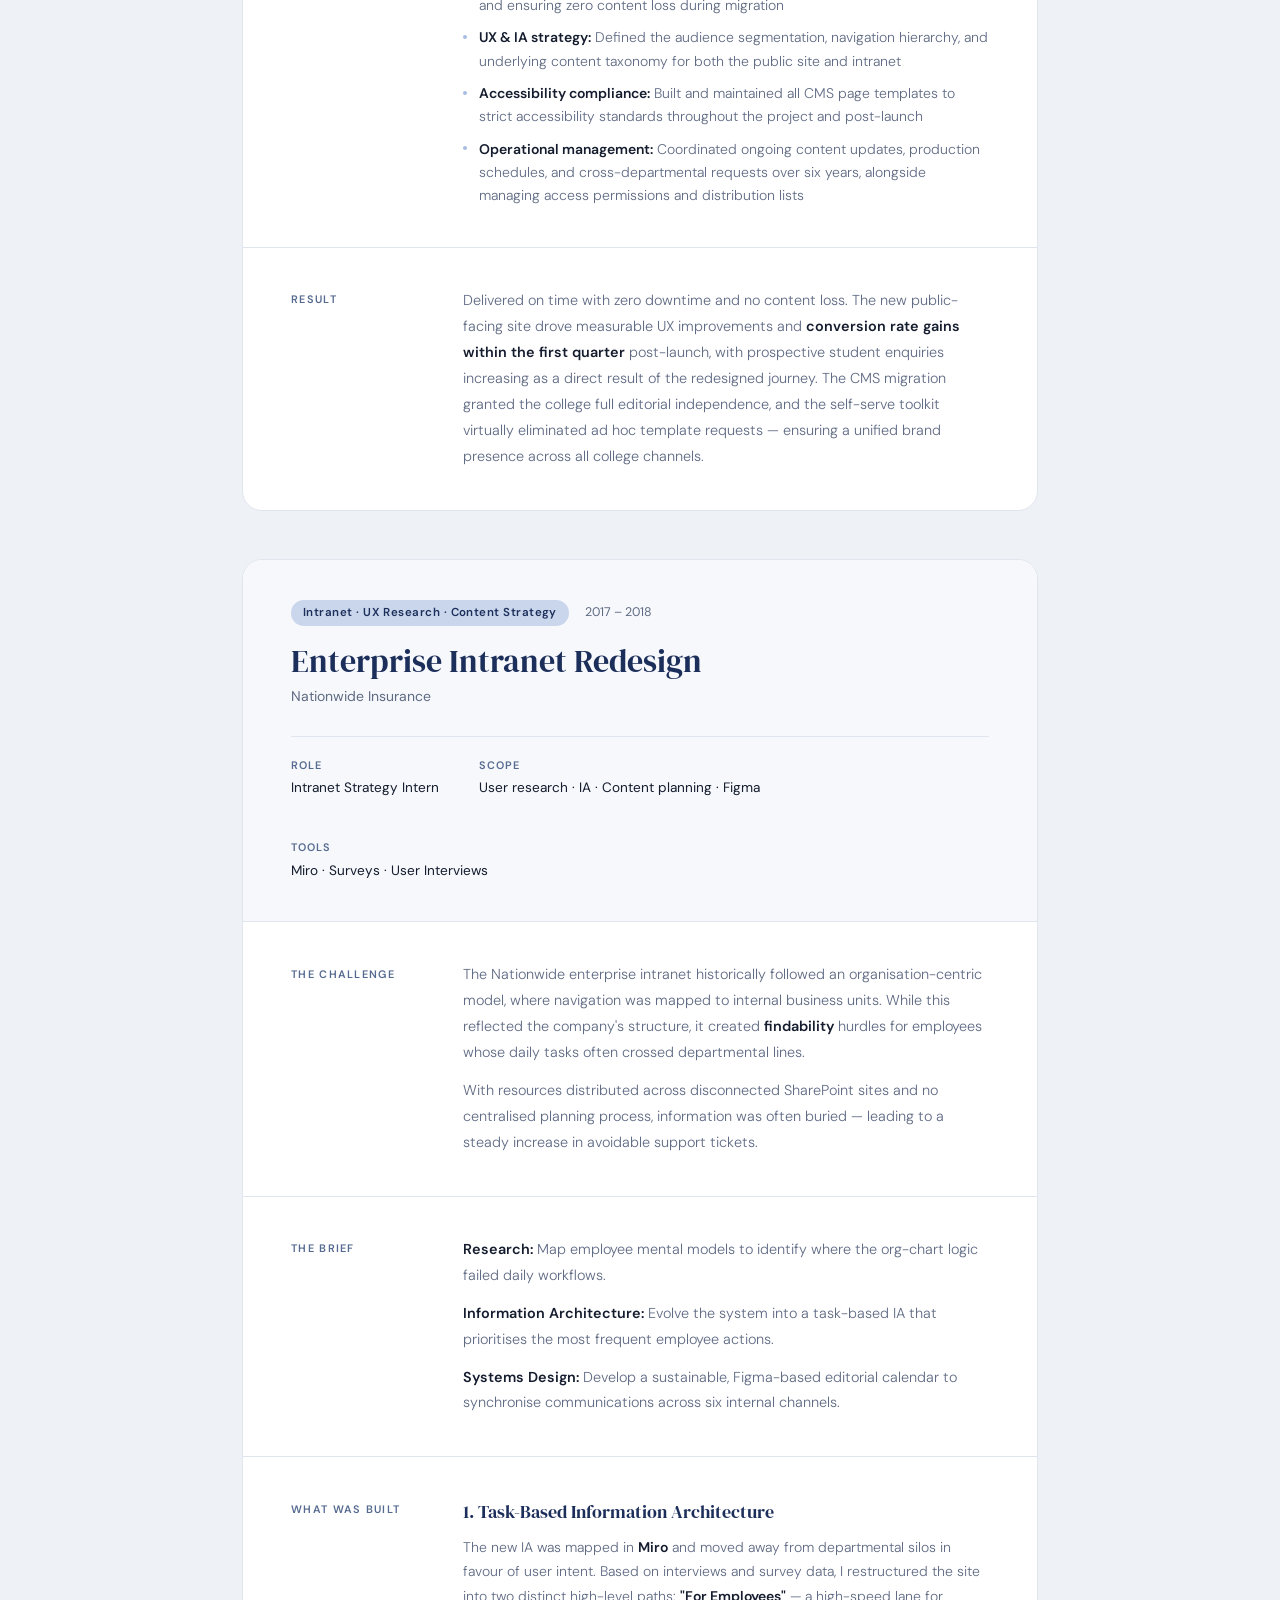
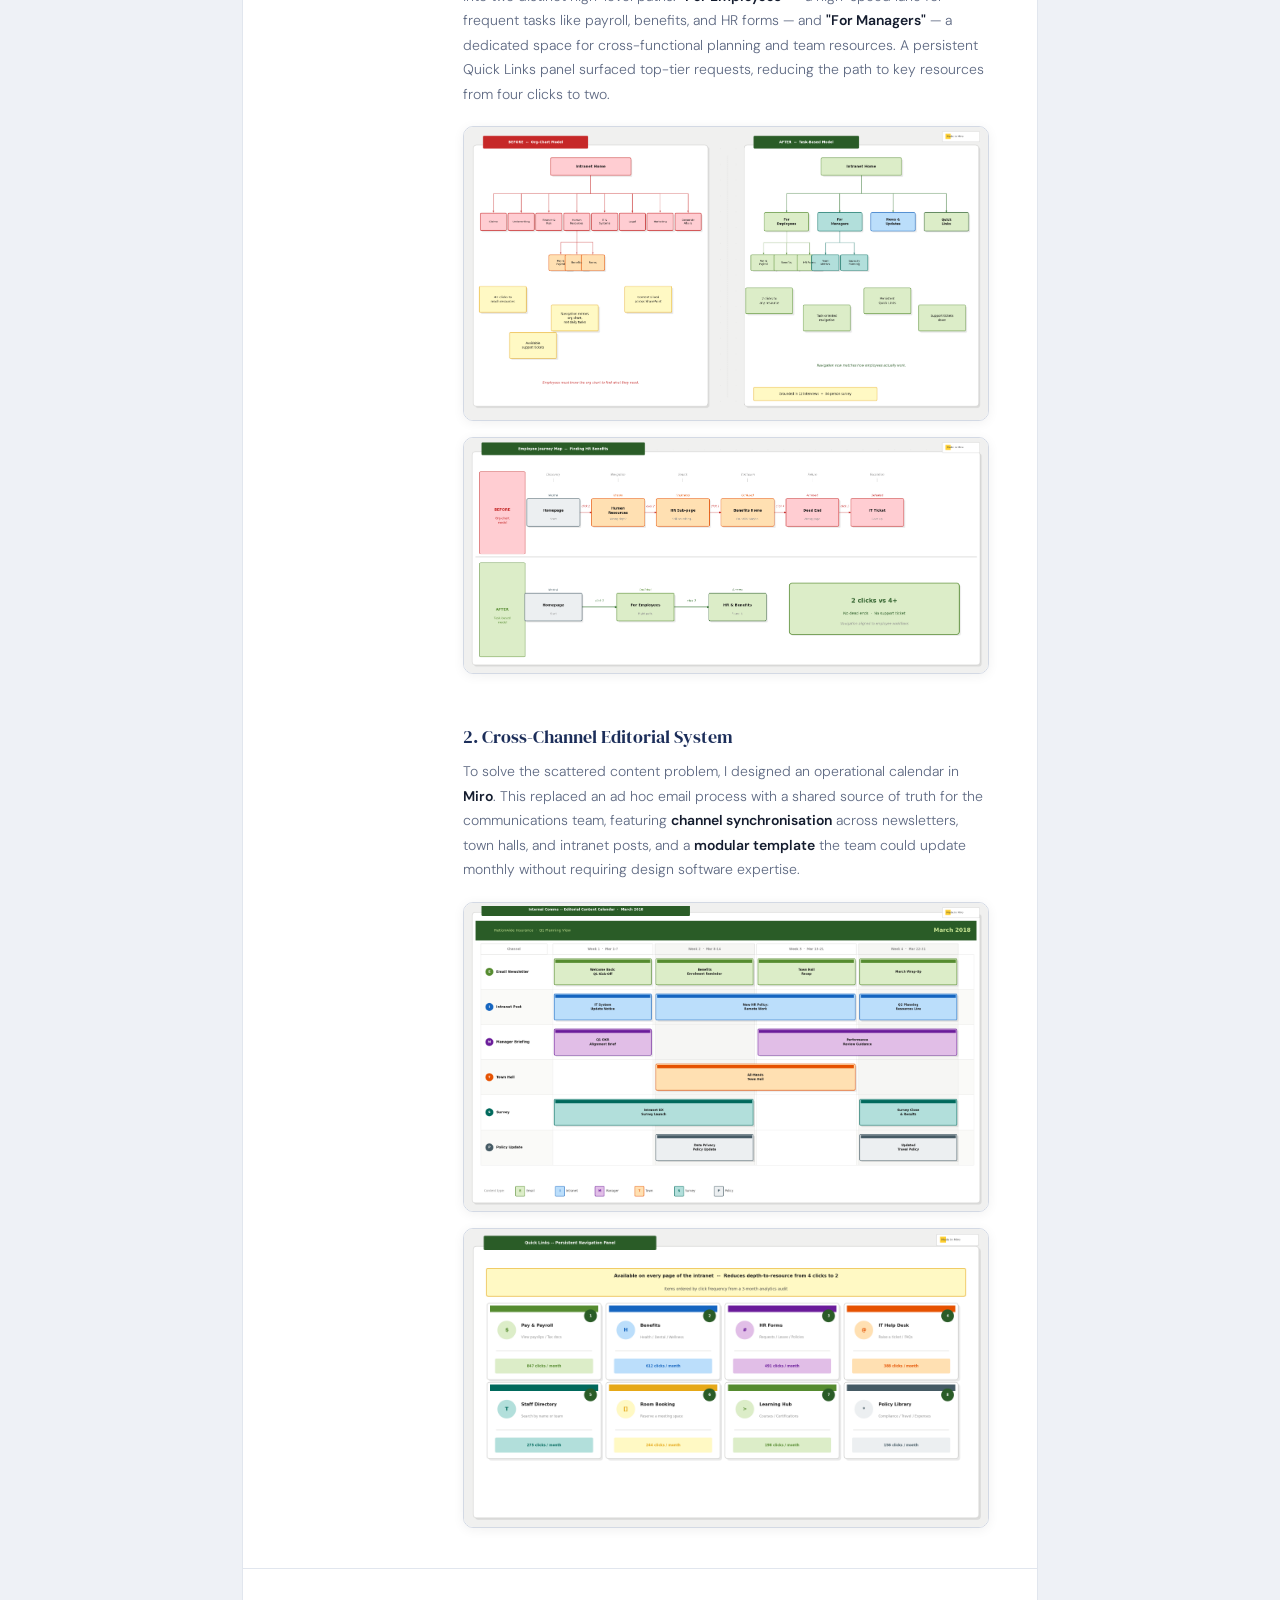
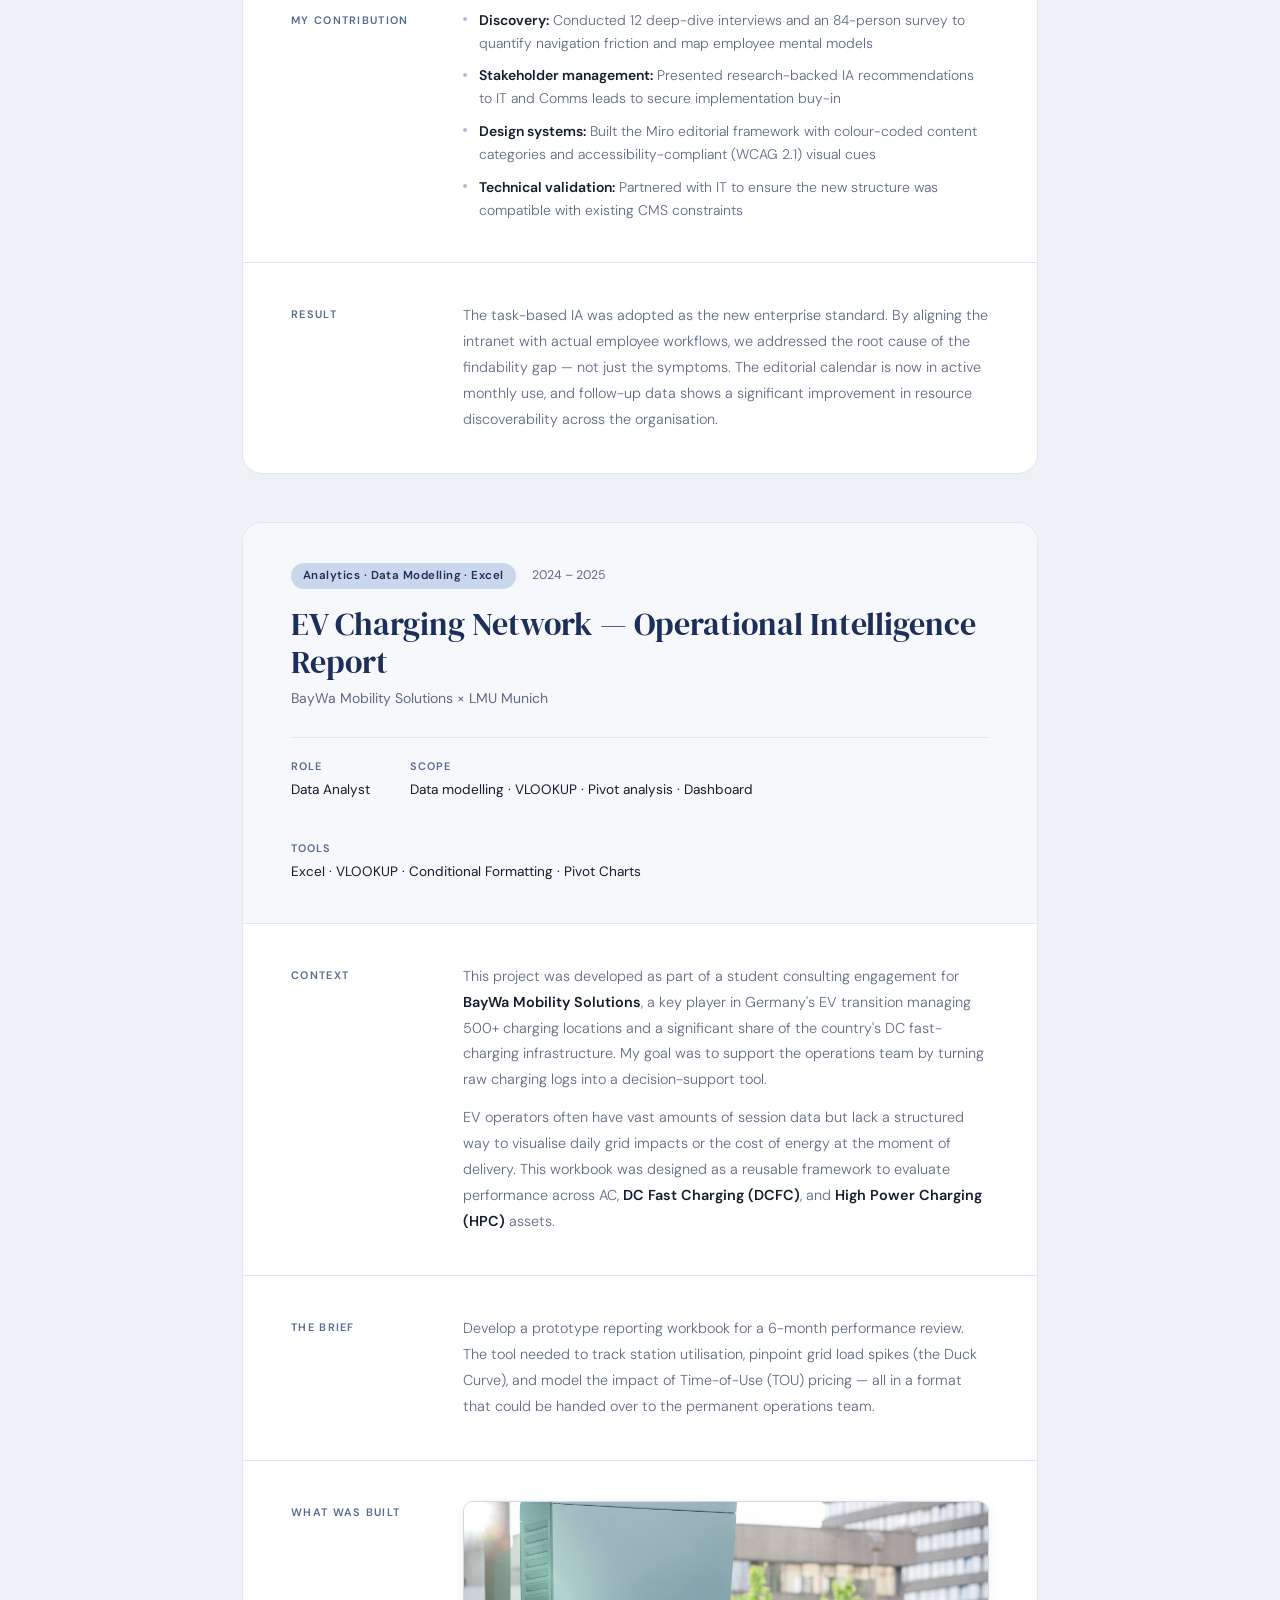
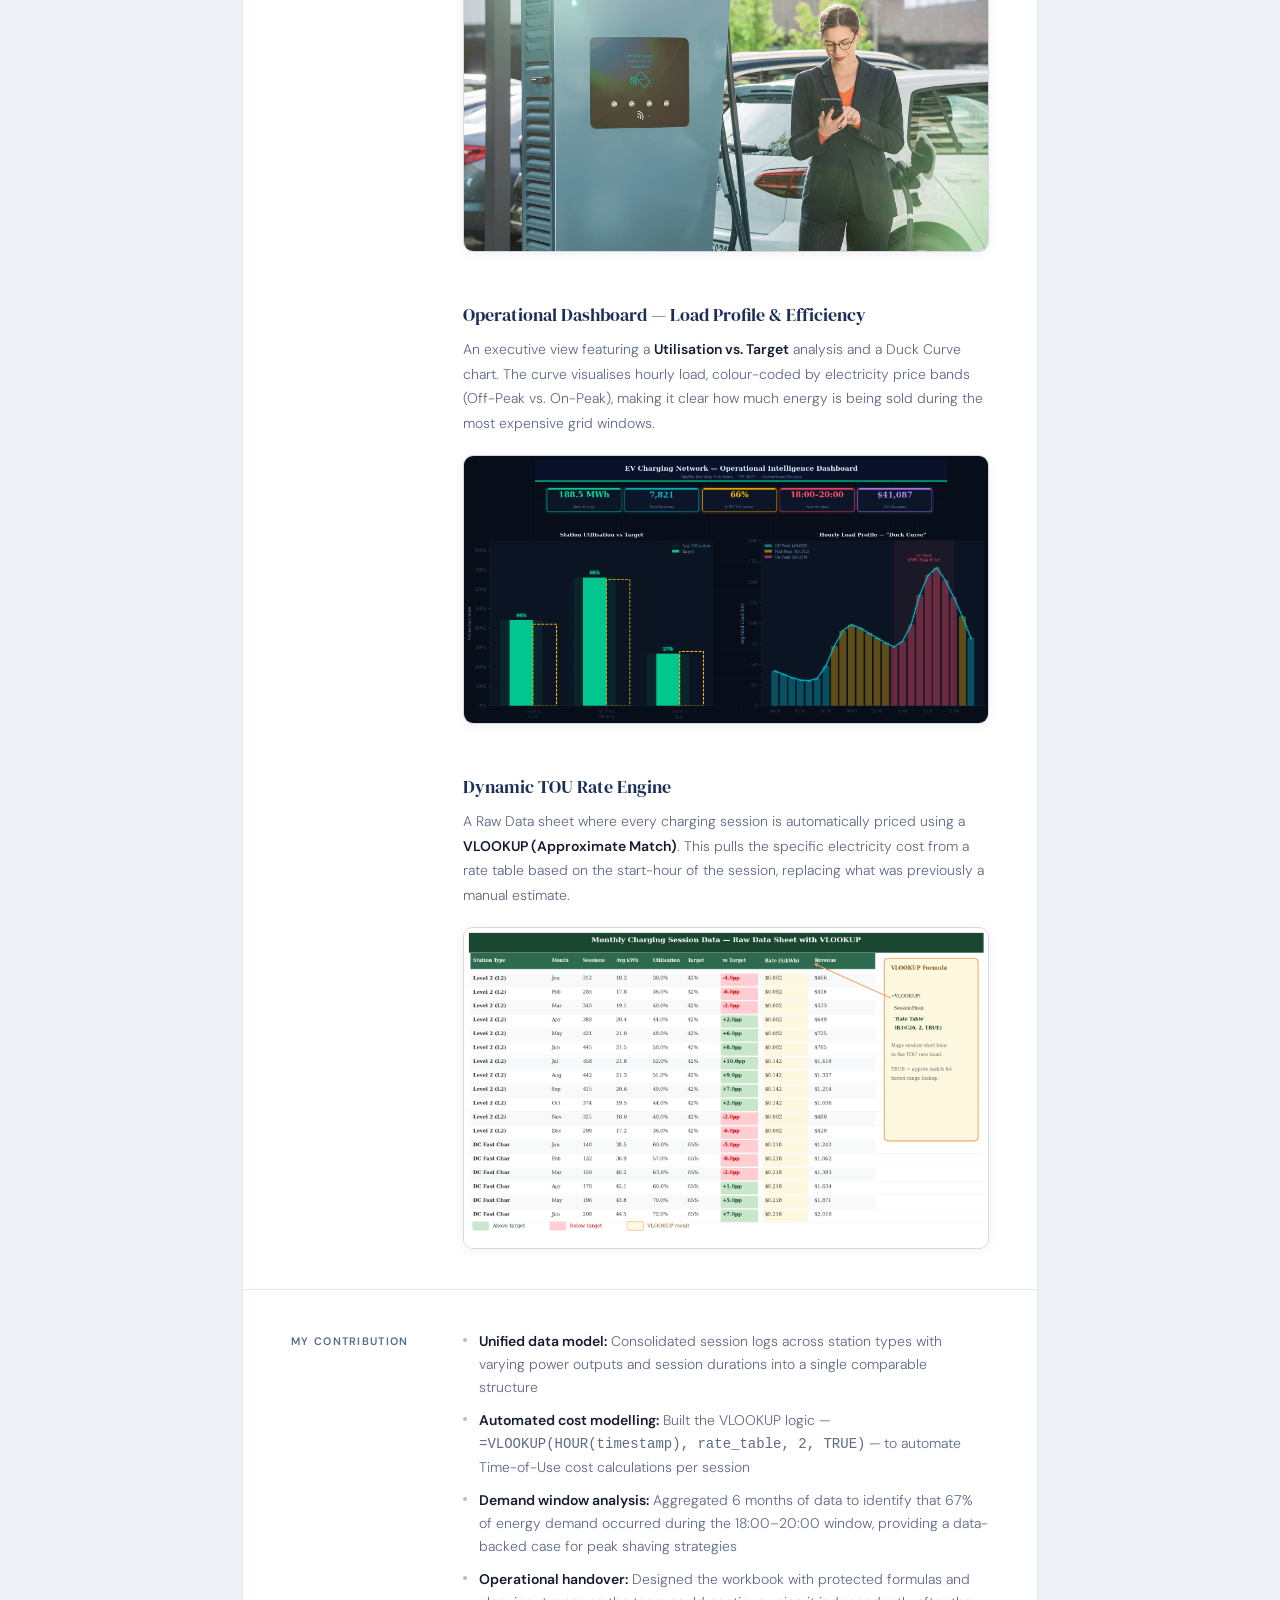
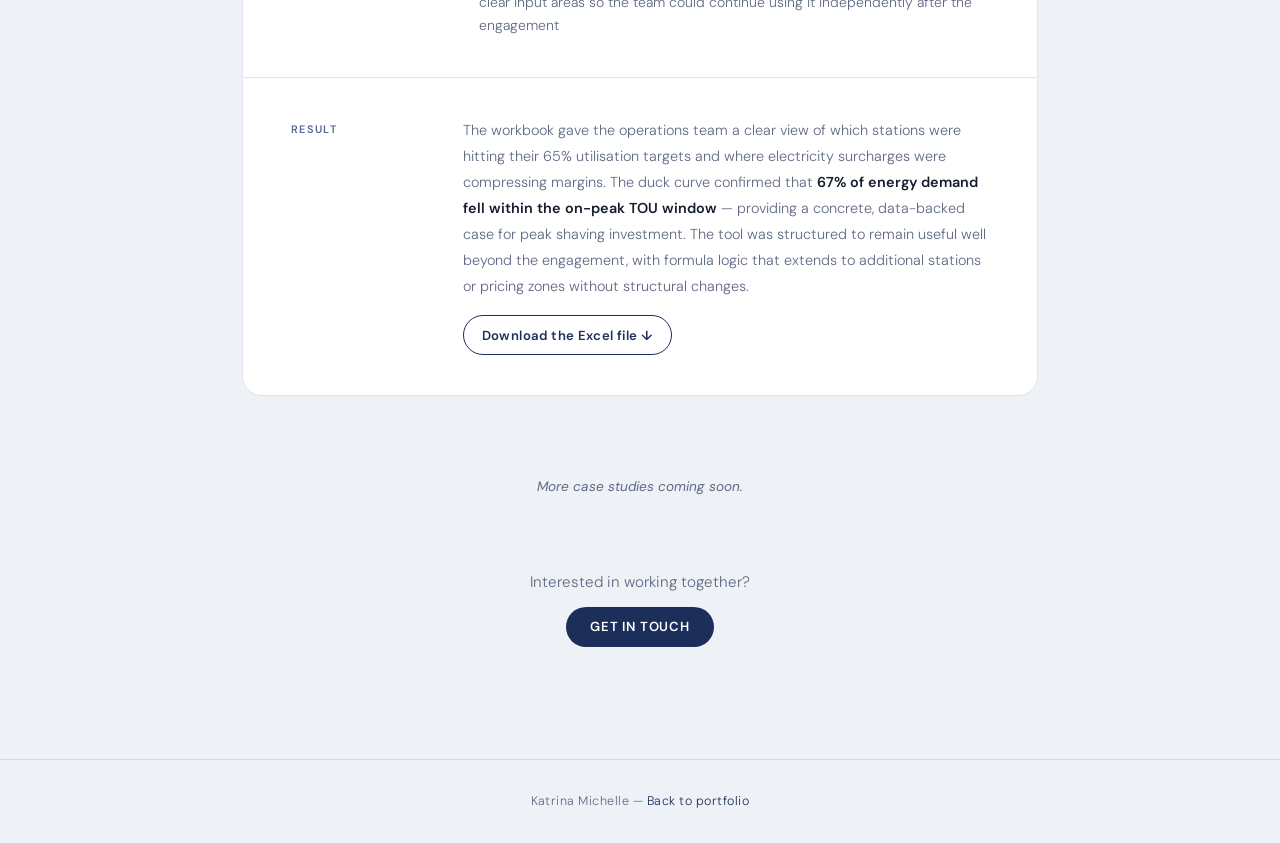
==== commit 90952120: "Redesign experience and projects, new headshot, reorder sections" ====
--- a/work.html
+++ b/work.html
@@ -22,10 +22,10 @@
     <a href="index.html" class="nav-logo">KM</a>
     <div class="nav-links">
       <a href="index.html">Home</a>
-      <a href="index.html#about">About</a>
       <a href="index.html#experience">Experience</a>
       <a href="index.html#projects">Projects</a>
       <a href="work.html" class="active">Work Samples</a>
+      <a href="index.html#about">About</a>
       <a href="index.html#interests">Life</a>
       <a href="index.html#contact">Contact</a>
     </div>
--- a/style.css
+++ b/style.css
@@ -19,6 +19,7 @@
   --navy-muted:  #556a90;
   --text:         #141c2e;
   --muted:        #5f6a83;
+  --body:         #3d4760;
   --border:       #d3d9e4;
   --border-light: #e1e6ee;
 }
@@ -141,7 +142,7 @@
   font-size: 0.95rem;
   line-height: 1.8;
   font-weight: 300;
-  margin-bottom: 1.25rem;
+  margin-bottom: 1.75rem;
 }
 
 .hero-meta {
@@ -267,7 +268,6 @@
 /* ── ABOUT ── */
 #about {
   background: var(--bg-warm);
-  border-top: 1px solid var(--border);
   border-bottom: 1px solid var(--border);
 }
 
@@ -377,64 +377,71 @@
 
 .timeline {
   position: relative;
-  padding-left: 1.5rem;
+  padding-left: 1.75rem;
 }
 
 .timeline::before {
   content: '';
   position: absolute;
-  left: 0;
-  top: 8px;
-  bottom: 8px;
+  left: 3px;
+  top: 0.6rem;
+  bottom: 0.6rem;
   width: 1px;
-  background: linear-gradient(to bottom, var(--pill-bg-dark), var(--border-light));
+  background: var(--border);
 }
 
 .timeline-item {
   display: grid;
-  grid-template-columns: 170px 1fr;
-  gap: 2rem;
-  padding: 2rem 0;
-  border-bottom: 1px solid var(--border-light);
+  grid-template-columns: 168px 1fr;
+  gap: 2.5rem;
+  padding: 0 0 2.75rem;
   position: relative;
 }
 
-.timeline-item:last-child { border-bottom: none; }
+.timeline-item:last-child { padding-bottom: 0; }
 
 .timeline-item::before {
   content: '';
   position: absolute;
-  left: -1.5rem;
-  top: 2.5rem;
-  width: 9px;
-  height: 9px;
+  left: -1.75rem;
+  top: 0.4rem;
+  width: 7px;
+  height: 7px;
   border-radius: 50%;
-  background: var(--pill-bg-dark);
-  border: 2px solid var(--surface);
-  box-shadow: 0 0 0 2px var(--pill-bg-dark);
+  background: var(--surface);
+  border: 1.5px solid var(--navy-muted);
+  box-sizing: border-box;
+}
+
+.timeline-item:first-child::before {
+  background: var(--navy-dark);
+  border-color: var(--navy-dark);
 }
 
 .timeline-meta {
   display: flex;
   flex-direction: column;
   gap: 0.5rem;
-  padding-top: 0.15rem;
+  padding-top: 0.2rem;
 }
 
 .timeline-date {
-  font-size: 0.76rem;
-  color: var(--muted);
-  font-weight: 400;
-  line-height: 1.4;
+  font-size: 0.72rem;
+  font-weight: 600;
+  letter-spacing: 0.08em;
+  text-transform: uppercase;
+  font-variant-numeric: tabular-nums;
+  color: var(--navy-muted);
+  line-height: 1.5;
 }
 
 .timeline-badge {
   display: inline-block;
-  padding: 0.15rem 0.65rem;
-  border-radius: 99px;
-  font-size: 0.68rem;
+  padding: 0.15rem 0.6rem;
+  border-radius: 4px;
+  font-size: 0.66rem;
   font-weight: 600;
-  letter-spacing: 0.06em;
+  letter-spacing: 0.08em;
   text-transform: uppercase;
   width: fit-content;
 }
@@ -442,48 +449,48 @@
 .timeline-badge.current {
   background: var(--pill-bg);
   color: var(--navy-dark);
-  border: 1px solid var(--pill-bg-dark);
 }
 
 .timeline-role {
-  font-size: 1rem;
+  font-size: 1.1rem;
   font-weight: 600;
   color: var(--text);
-  margin-bottom: 0.2rem;
+  line-height: 1.35;
+  letter-spacing: -0.005em;
 }
 
 .timeline-company {
-  font-size: 0.82rem;
+  font-size: 0.9rem;
+  font-weight: 600;
   color: var(--navy-mid);
-  margin-bottom: 0.85rem;
-  font-weight: 500;
+  margin-top: 0.15rem;
+  margin-bottom: 0.9rem;
 }
 
 .timeline-bullets {
   list-style: none;
   display: flex;
   flex-direction: column;
-  gap: 0.55rem;
+  gap: 0.5rem;
+  max-width: 64ch;
 }
 
 .timeline-bullets li {
-  font-size: 0.865rem;
-  color: var(--muted);
-  padding-left: 1rem;
+  font-size: 0.9rem;
+  color: var(--body);
+  padding-left: 1.1rem;
   position: relative;
   line-height: 1.65;
-  font-weight: 300;
 }
 
 .timeline-bullets li::before {
   content: '';
   position: absolute;
   left: 0;
-  top: 0.6em;
-  width: 4px;
-  height: 4px;
-  border-radius: 50%;
-  background: var(--pill-bg-dark);
+  top: 0.75em;
+  width: 6px;
+  height: 1.5px;
+  background: var(--navy-muted);
 }
 
 /* ── PROJECTS ── */
@@ -494,95 +501,144 @@
 .projects-grid {
   display: grid;
   grid-template-columns: repeat(2, 1fr);
-  gap: 1rem;
+  gap: 1.25rem;
 }
 
 .project-card {
   background: var(--surface2);
-  border: 1px solid var(--border-light);
-  border-radius: 16px;
-  padding: 1.75rem;
-  display: flex;
-  flex-direction: column;
-  gap: 0.75rem;
-  transition: border-color 0.2s, transform 0.2s, box-shadow 0.2s;
+  border: 1px solid var(--border);
+  border-radius: 12px;
+  display: flex;
+  flex-direction: column;
+  overflow: hidden;
+  transition: border-color 0.2s, box-shadow 0.2s;
 }
 
 .project-card:hover {
   border-color: var(--pill-bg-dark);
-  transform: translateY(-3px);
-  box-shadow: 0 8px 28px rgba(28, 46, 90, 0.07);
+  box-shadow: 0 6px 24px rgba(28, 46, 90, 0.08);
+}
+
+.project-head {
+  padding: 1.6rem 1.75rem 1.2rem;
 }
 
 .project-tag {
-  font-size: 0.7rem;
+  font-size: 0.68rem;
+  font-weight: 600;
+  text-transform: uppercase;
+  letter-spacing: 0.12em;
+  color: var(--navy-mid);
+}
+
+.project-card h3 {
+  font-family: 'DM Serif Display', serif;
+  font-size: 1.35rem;
+  font-weight: 400;
+  color: var(--navy-dark);
+  line-height: 1.25;
+  margin-top: 0.5rem;
+  text-wrap: balance;
+}
+
+.project-par {
+  flex: 1;
+  padding: 0 1.75rem 1.6rem;
+  display: flex;
+  flex-direction: column;
+  gap: 0.9rem;
+}
+
+.project-par > div {
+  display: grid;
+  grid-template-columns: 4.25rem 1fr;
+  gap: 1rem;
+}
+
+.project-par dt {
+  font-size: 0.66rem;
   font-weight: 600;
   text-transform: uppercase;
   letter-spacing: 0.1em;
-  display: inline-block;
-  background: var(--pill-bg);
-  color: var(--navy-dark);
-  padding: 0.2rem 0.65rem;
-  border-radius: 99px;
-  width: fit-content;
-}
-
-.project-card h3 {
-  font-family: 'DM Serif Display', serif;
-  font-size: 1.1rem;
-  font-weight: 400;
+  color: var(--navy-muted);
+  padding-top: 0.3rem;
+}
+
+.project-par dd {
+  font-size: 0.875rem;
+  color: var(--body);
+  line-height: 1.65;
+}
+
+.project-par .project-result {
+  padding-top: 0.9rem;
+  border-top: 1px solid var(--border-light);
+}
+
+.project-par .project-result dt { color: var(--navy-dark); }
+
+.project-par .project-result dd {
   color: var(--text);
-  line-height: 1.3;
-}
-
-.project-card p {
-  font-size: 0.85rem;
-  color: var(--muted);
-  line-height: 1.75;
-  flex: 1;
-  font-weight: 300;
-}
-
-.project-card p strong {
-  color: var(--navy-dark);
-  font-weight: 600;
-}
-
-.case-study-link {
-  display: inline-block;
-  margin-top: 0.75rem;
-  font-size: 0.8rem;
   font-weight: 500;
-  color: var(--navy-mid);
-  text-decoration: none;
-  transition: color 0.2s;
-}
-
-.case-study-link:hover {
-  color: var(--navy-dark);
+}
+
+.project-footer {
+  display: flex;
+  flex-direction: column;
+  align-items: flex-start;
+  gap: 0.75rem;
+  padding: 1rem 1.75rem;
+  background: var(--surface);
+  border-top: 1px solid var(--border-light);
 }
 
 .project-skills {
   display: flex;
   flex-wrap: wrap;
-  gap: 0.4rem;
-  margin-top: 0.25rem;
+  gap: 0.35rem;
 }
 
 .project-skills span {
-  font-size: 0.72rem;
-  padding: 0.2rem 0.65rem;
-  border-radius: 99px;
-  background: var(--bg);
+  font-size: 0.7rem;
+  font-weight: 500;
+  padding: 0.15rem 0.5rem;
+  border-radius: 4px;
+  background: var(--surface2);
   border: 1px solid var(--border);
   color: var(--navy-muted);
+  white-space: nowrap;
+}
+
+.case-study-link {
+  flex-shrink: 0;
+  font-size: 0.8rem;
+  font-weight: 600;
+  color: var(--navy-dark);
+  text-decoration: none;
+  white-space: nowrap;
+}
+
+.case-study-link span {
+  display: inline-block;
+  transition: transform 0.2s;
+}
+
+.case-study-link:hover { text-decoration: underline; text-underline-offset: 3px; }
+.case-study-link:hover span { transform: translateX(3px); }
+
+.case-study-link:focus-visible {
+  outline: 2px solid var(--navy-mid);
+  outline-offset: 3px;
+  border-radius: 2px;
 }
 
 /* ── INTERESTS ── */
 #interests {
-  background: var(--bg-warm);
-  border-top: 1px solid var(--border);
   border-bottom: 1px solid var(--border);
+}
+
+#contact {
+  background: var(--surface);
 }
 
 .interests-grid {
@@ -659,23 +715,6 @@
   padding: 0.2rem 0.65rem;
   border-radius: 99px;
   width: fit-content;
-}
-
-/* Hero interest pills */
-.hero-interests {
-  display: flex;
-  flex-wrap: wrap;
-  gap: 0.5rem;
-  margin-bottom: 1.5rem;
-}
-
-.hero-interests span {
-  font-size: 0.8rem;
-  font-weight: 500;
-  background: var(--pill-bg);
-  color: var(--navy-dark);
-  padding: 0.3rem 0.85rem;
-  border-radius: 99px;
 }
 
 /* ── CONTACT ── */
@@ -818,8 +857,15 @@
 
   .timeline-item {
     grid-template-columns: 1fr;
-    gap: 0.5rem;
+    gap: 0.4rem;
+    padding-bottom: 2.25rem;
   }
 
+  .project-head { padding: 1.35rem 1.25rem 1rem; }
+  .project-par { padding: 0 1.25rem 1.35rem; }
+  .project-par > div { grid-template-columns: 1fr; gap: 0.2rem; }
+  .project-par dt { padding-top: 0; }
+  .project-footer { padding: 0.9rem 1.25rem; }
+
   .contact-cards { max-width: 100%; }
 }
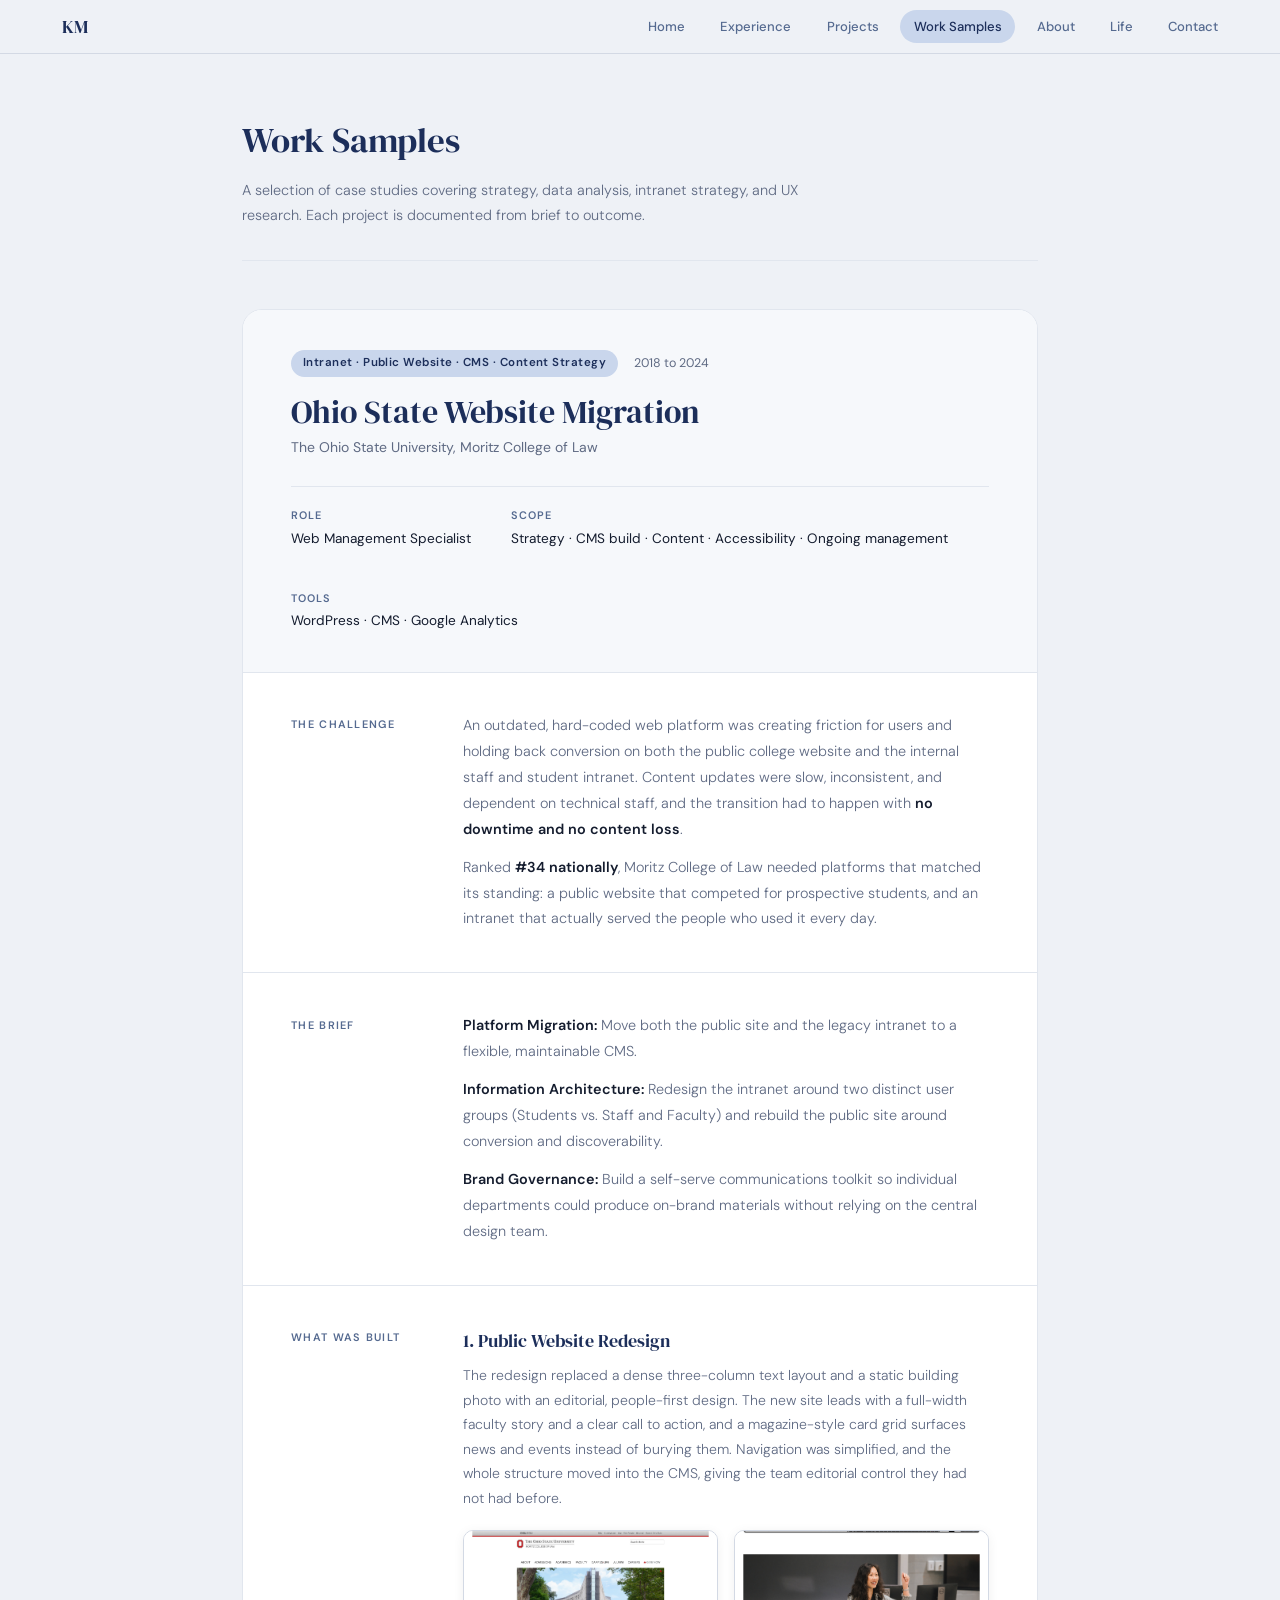
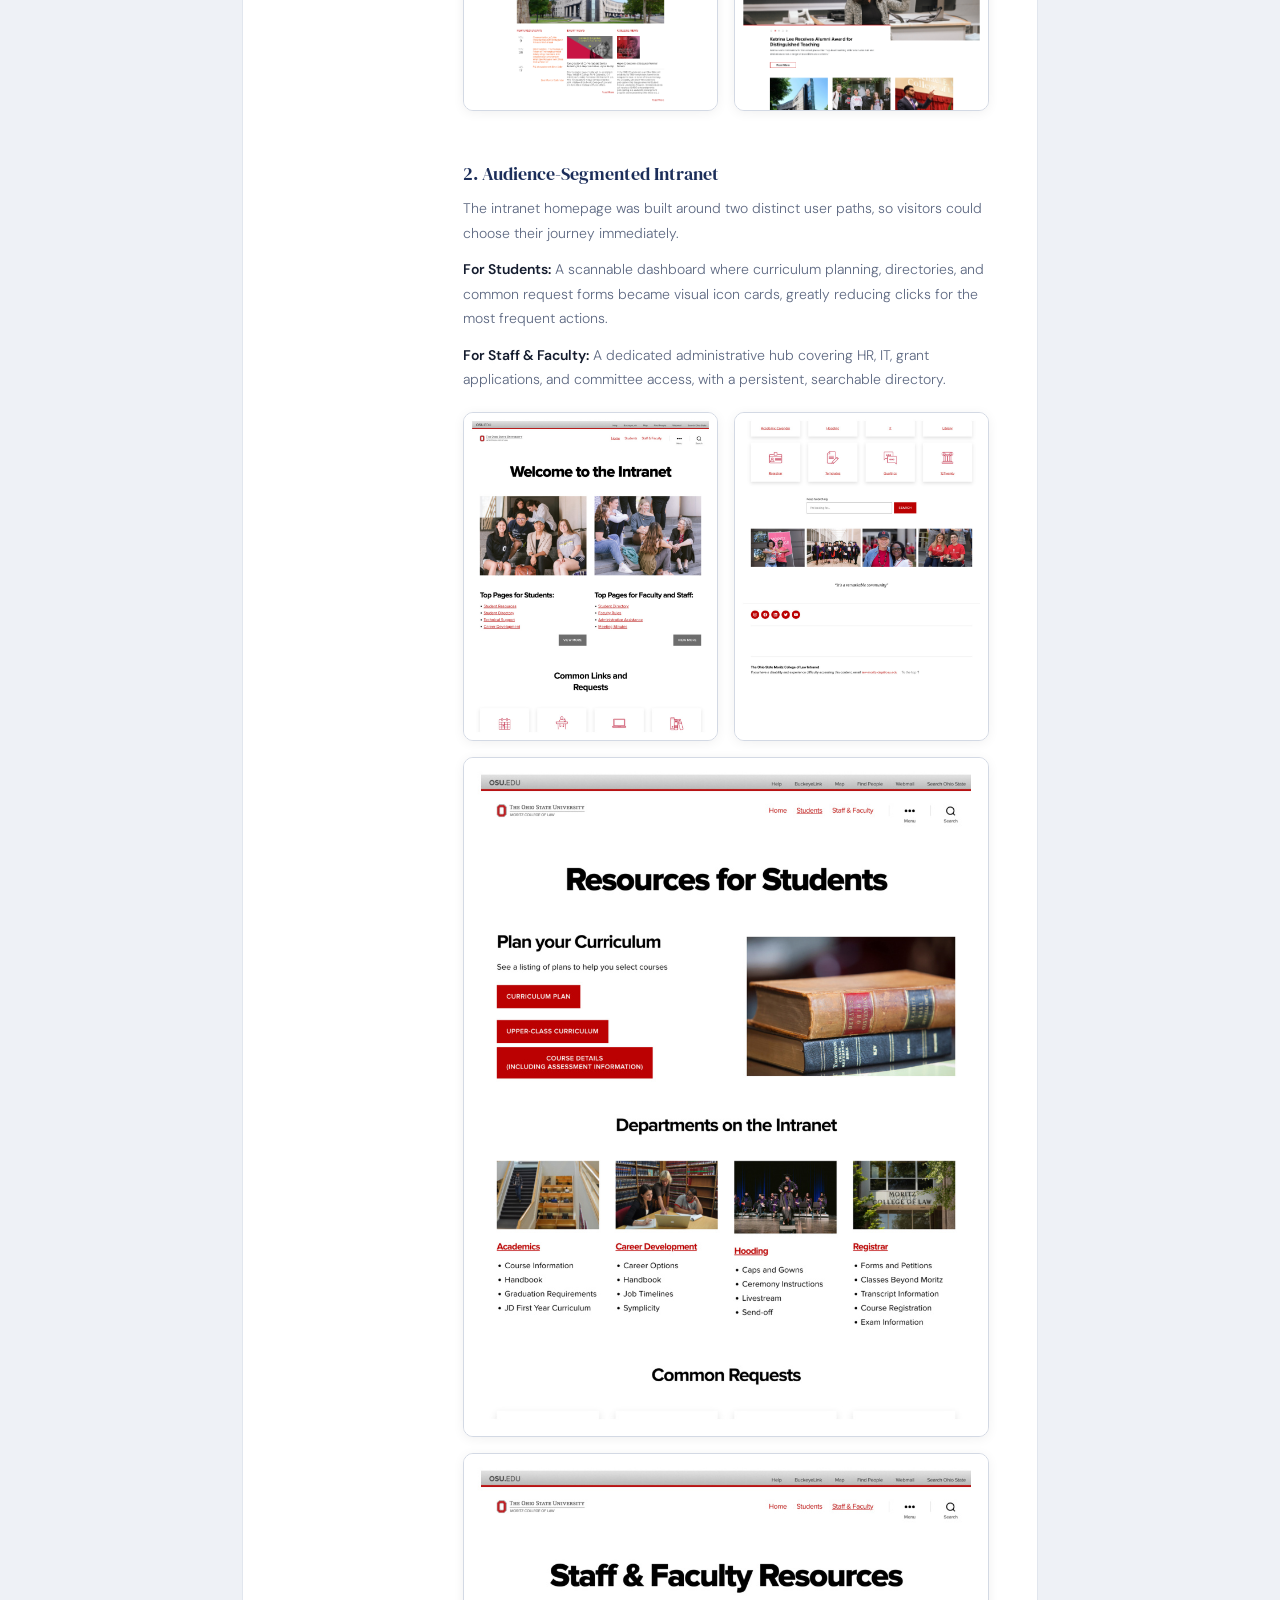
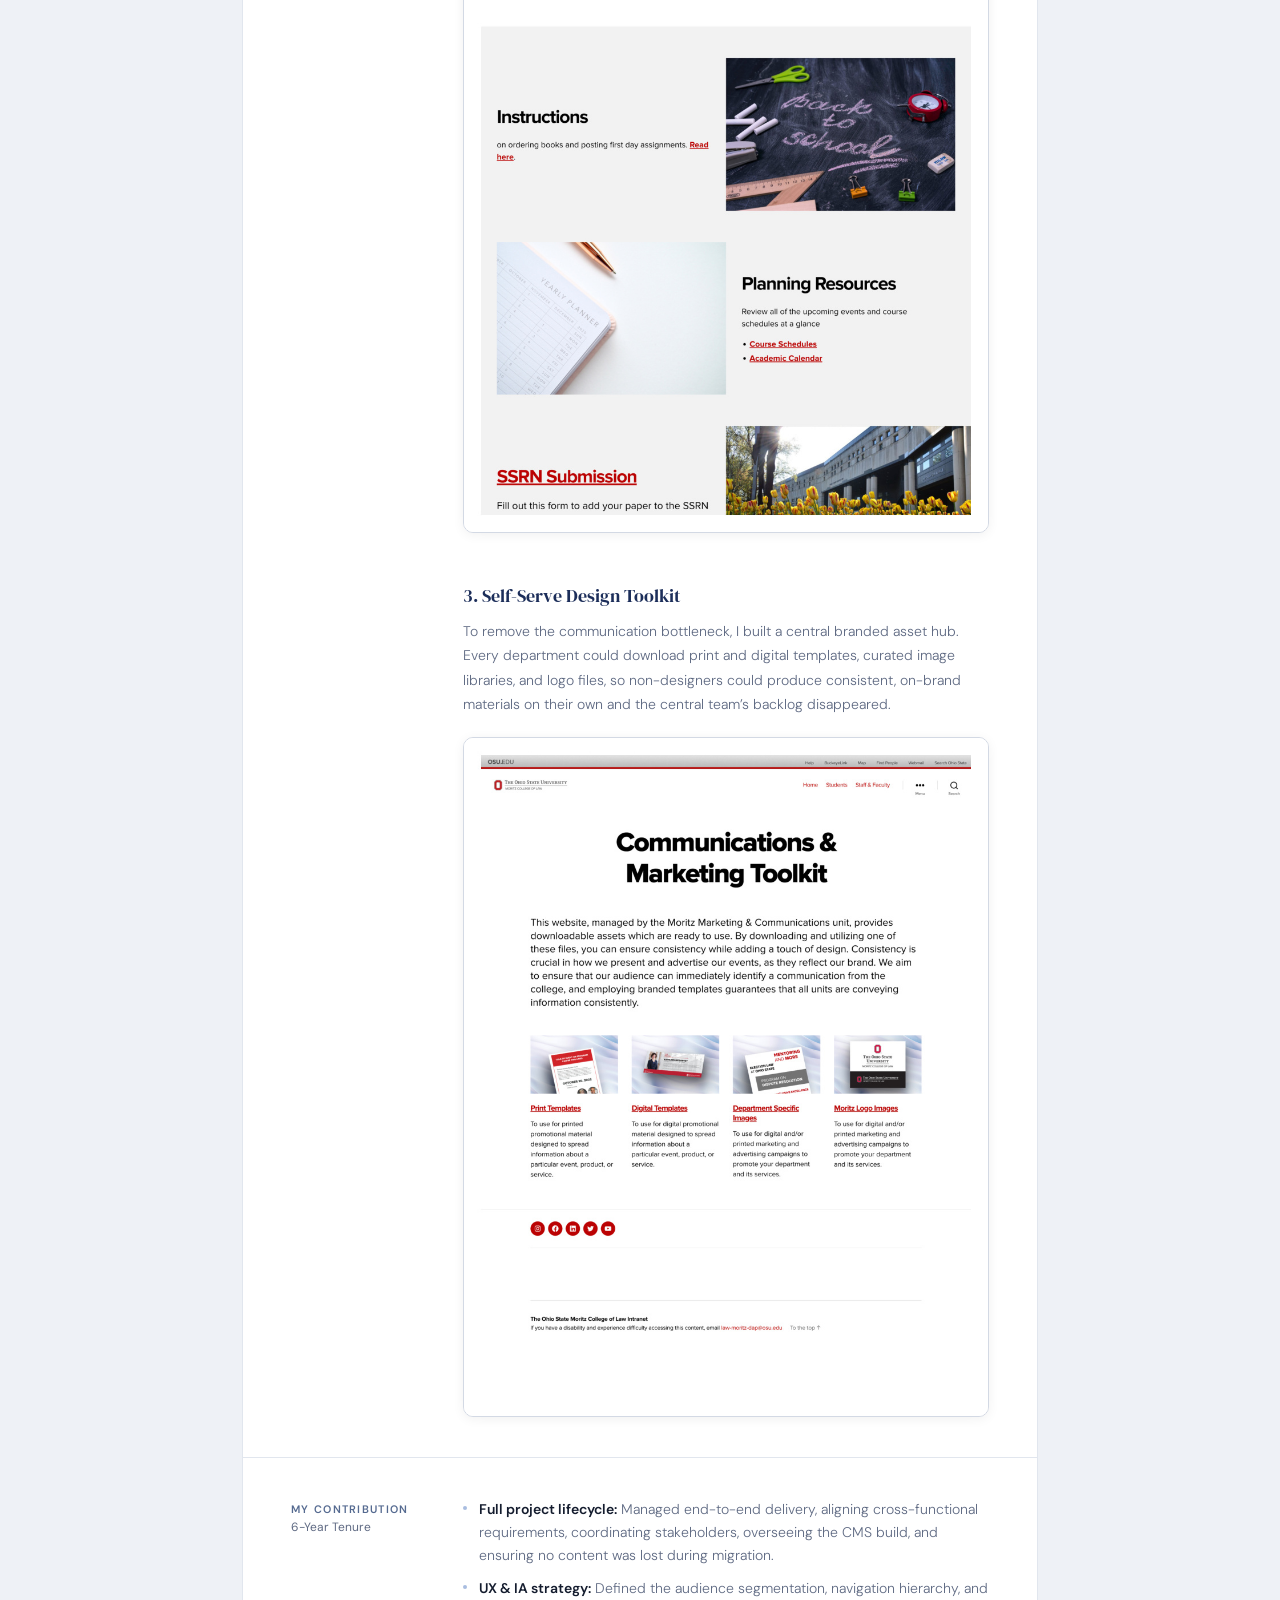
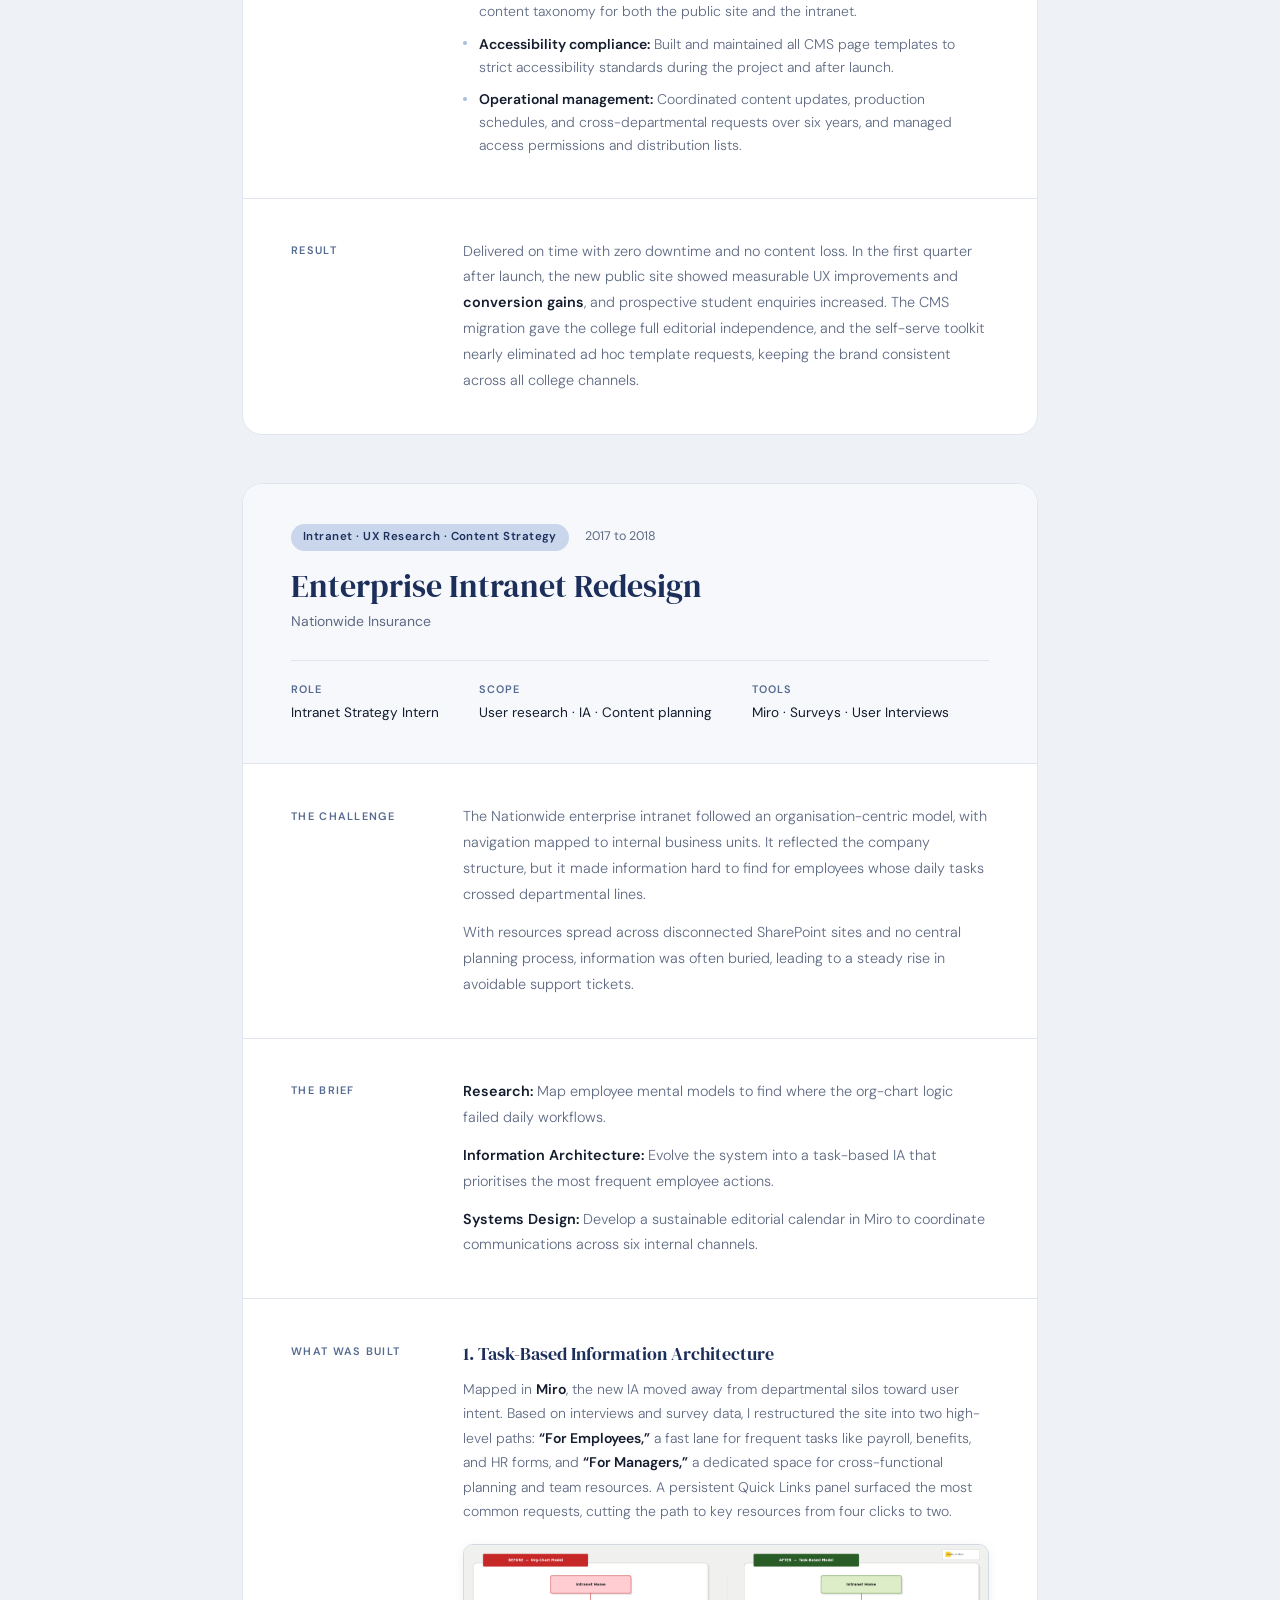
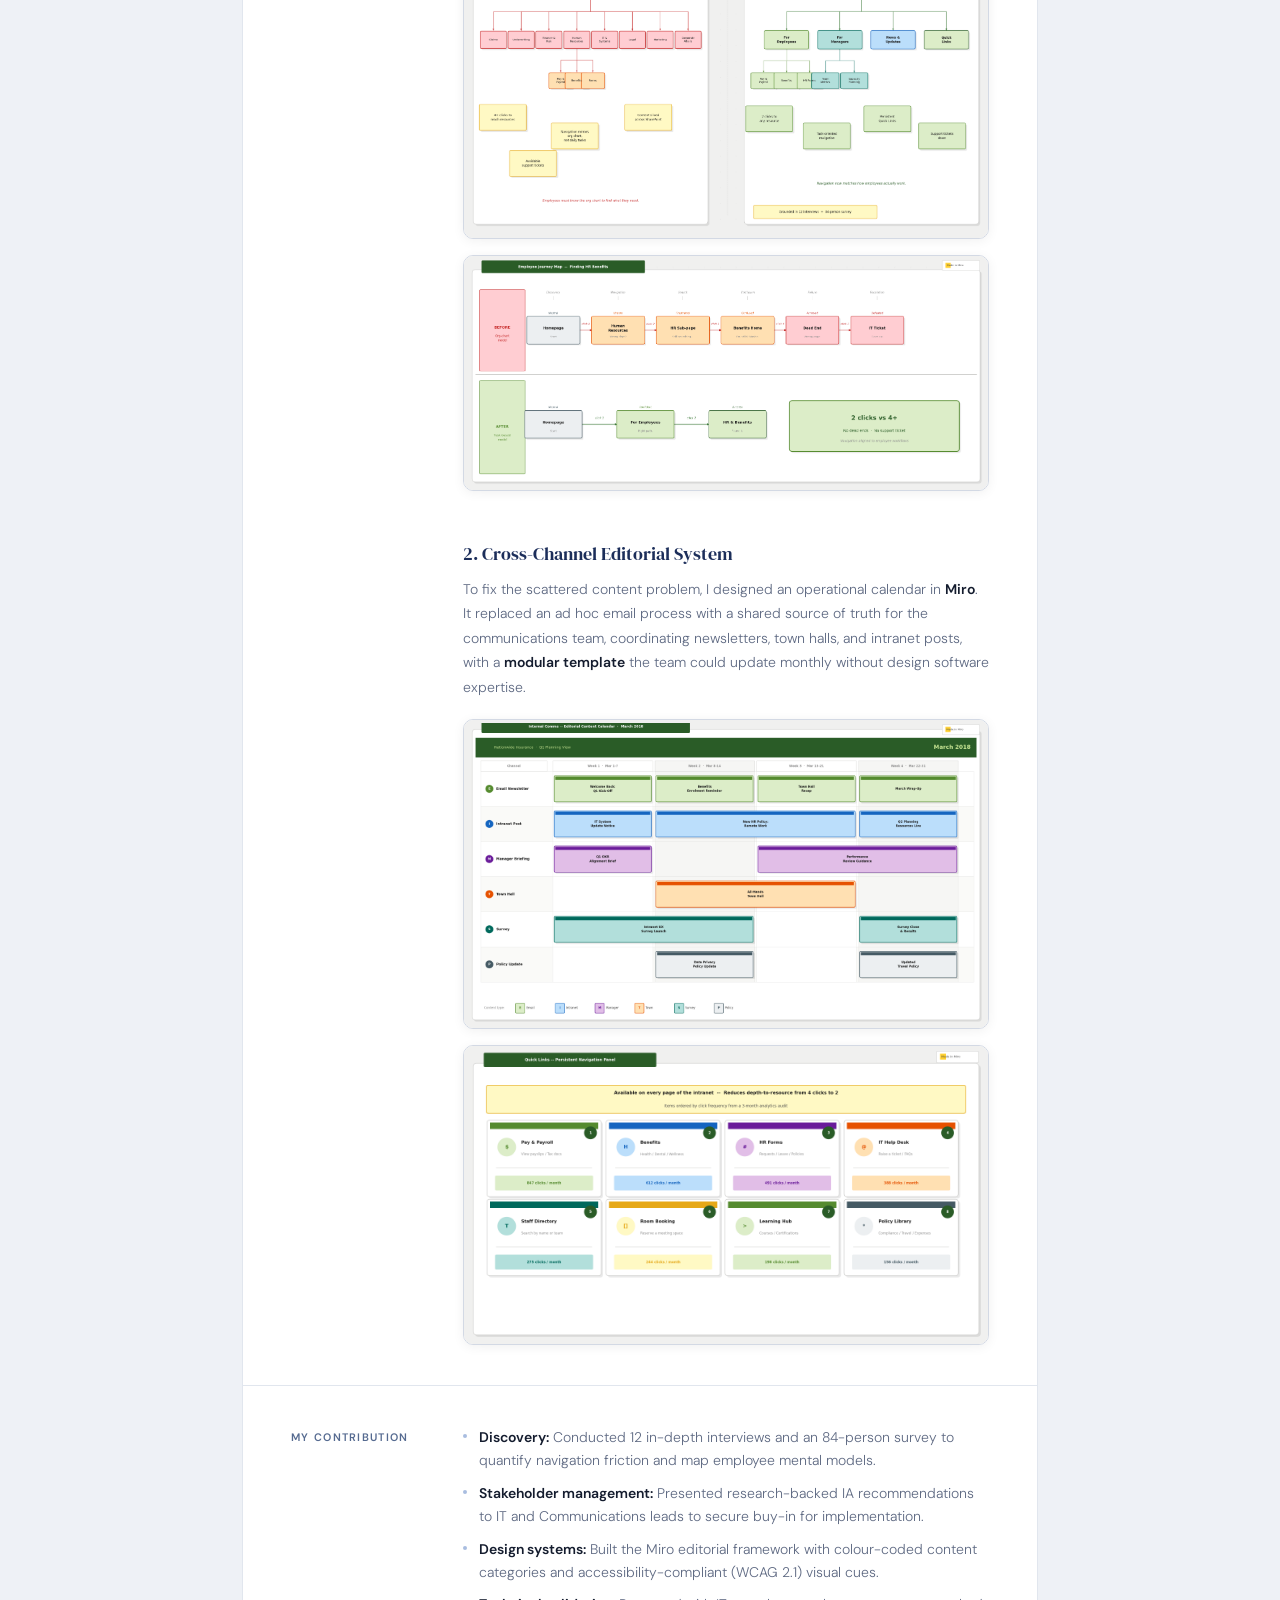
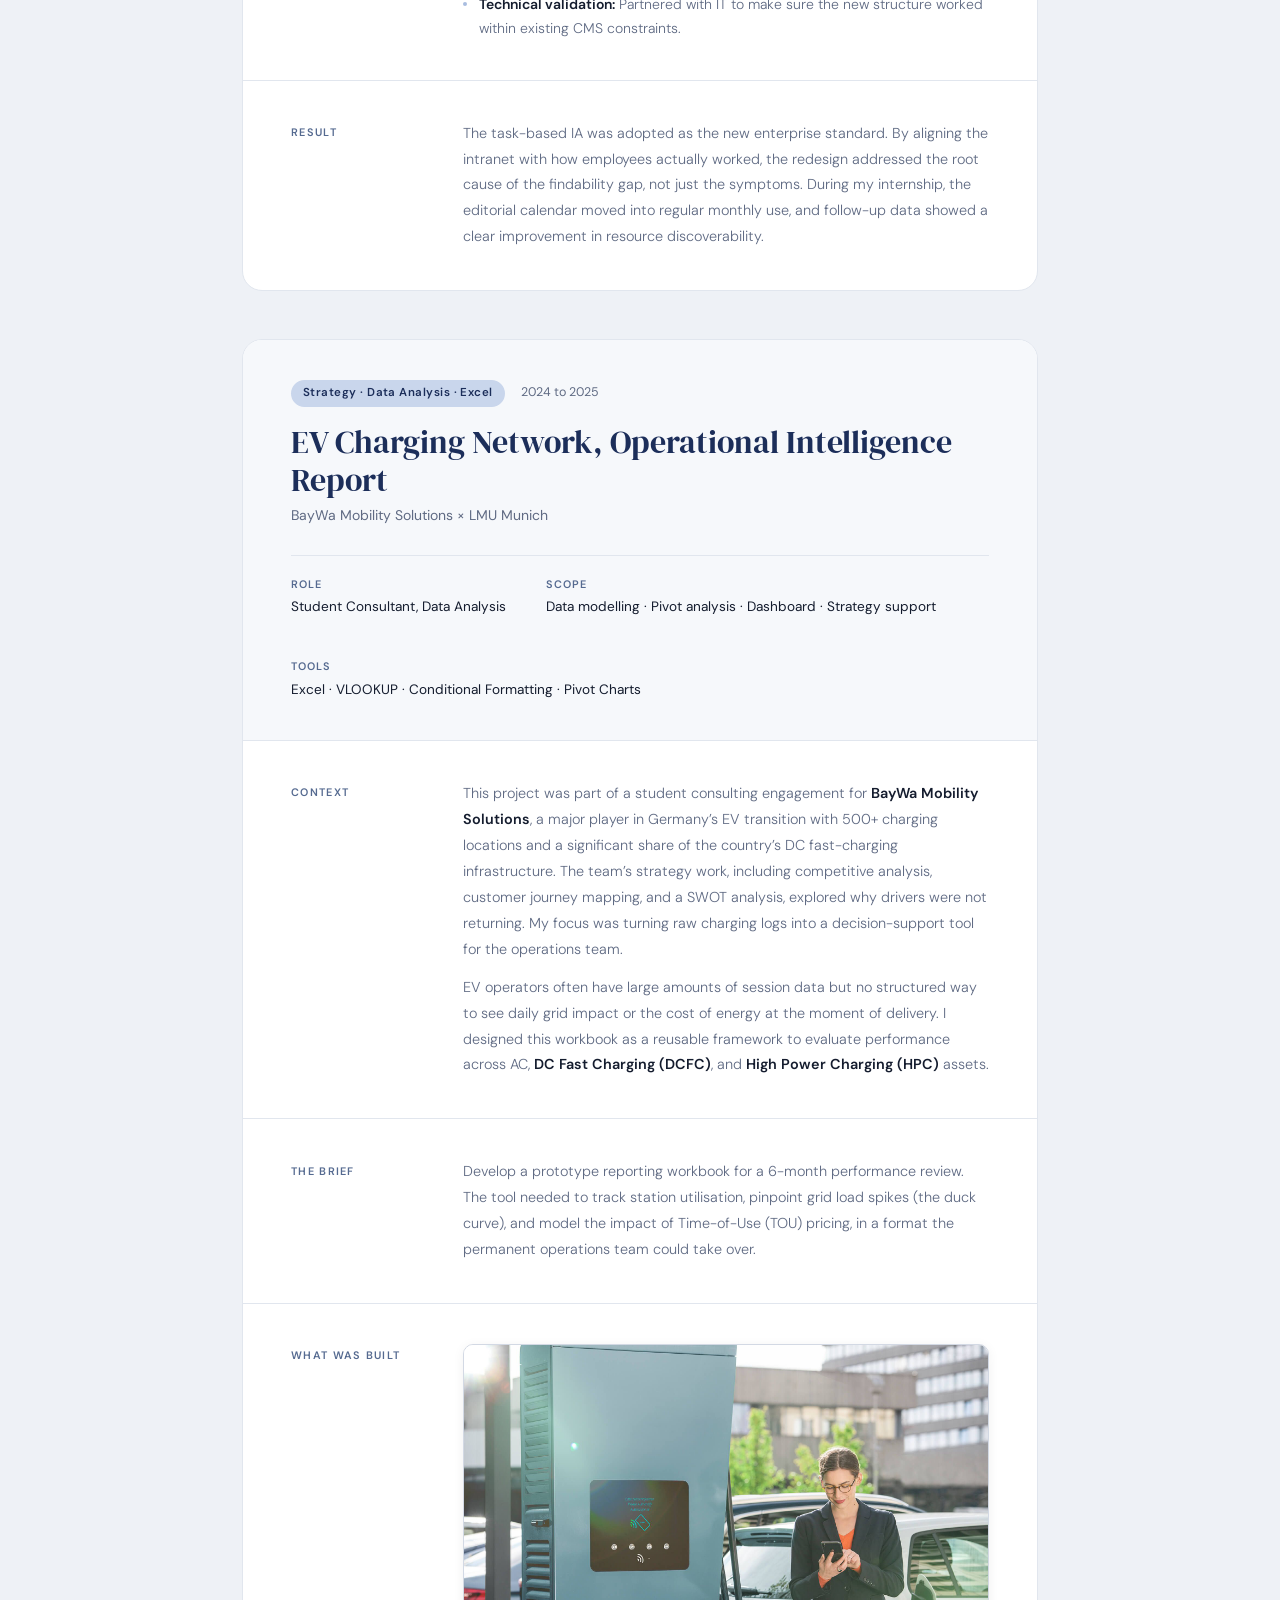
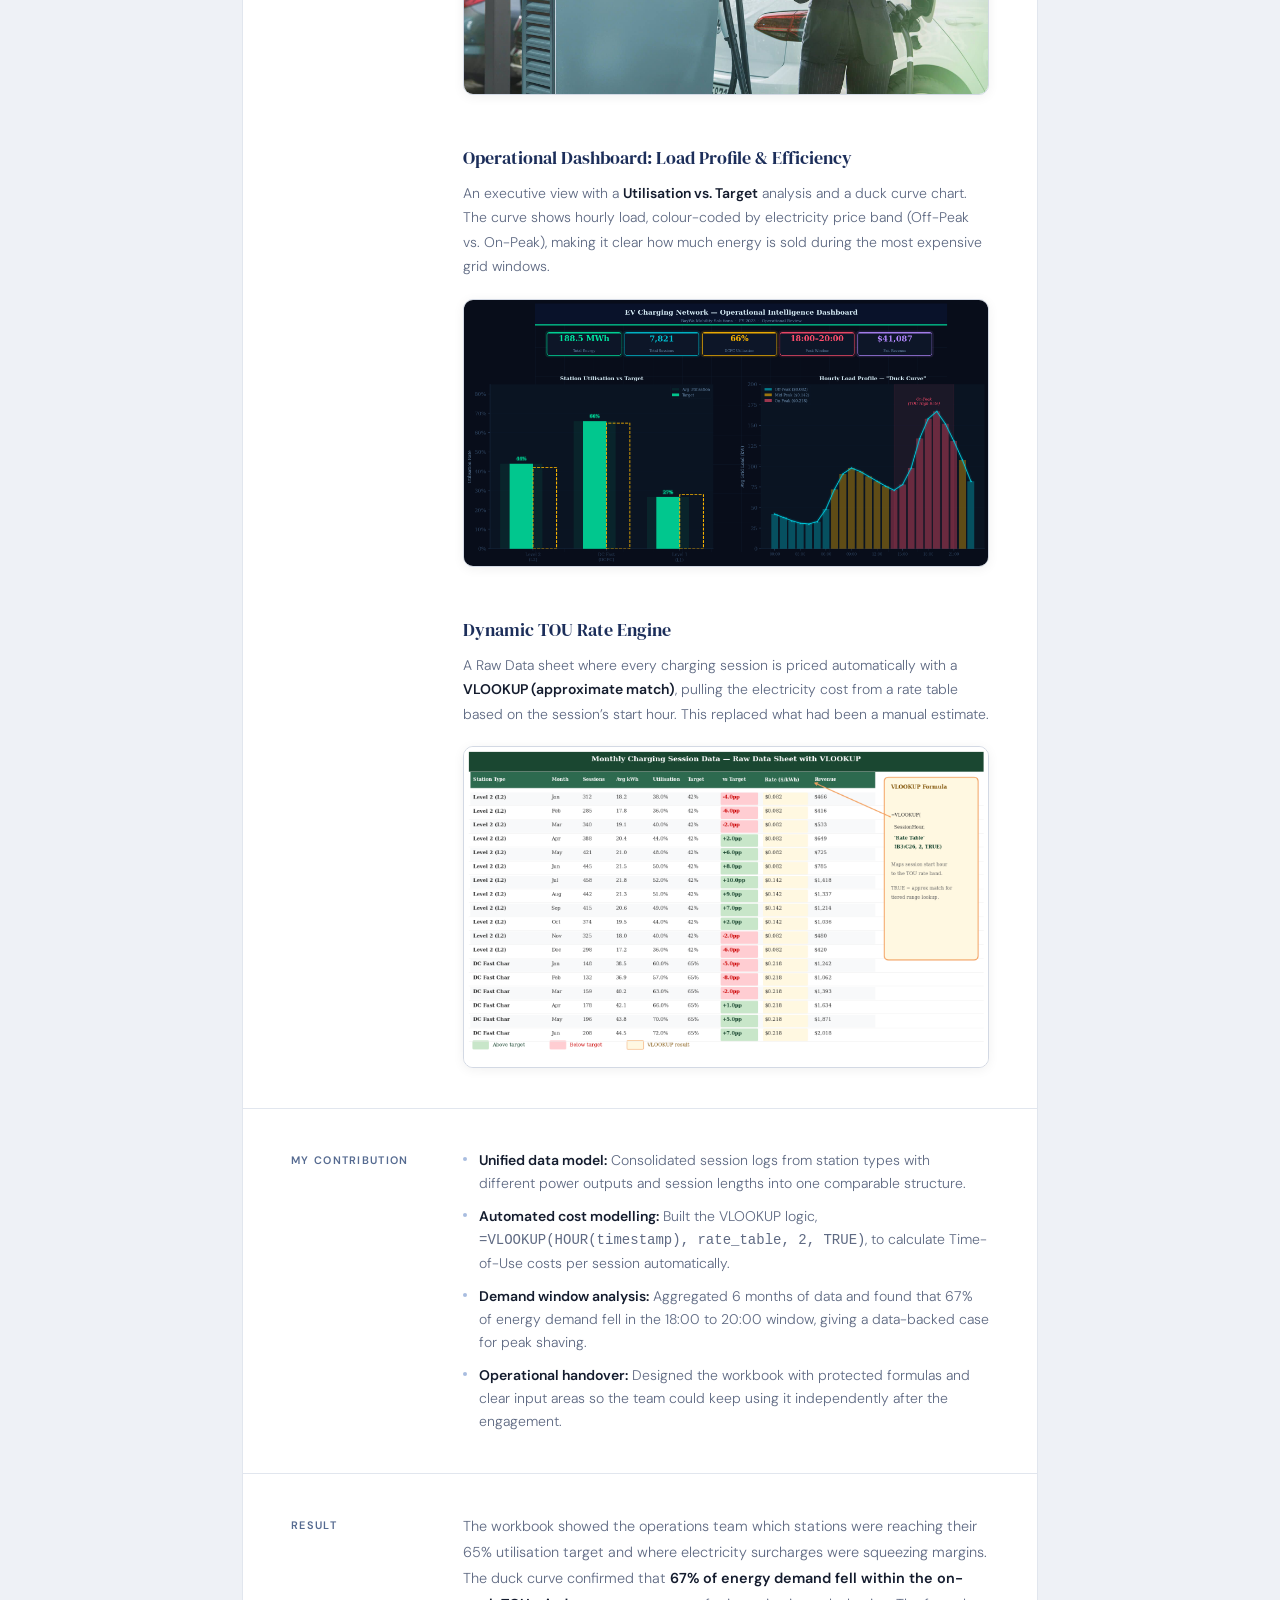
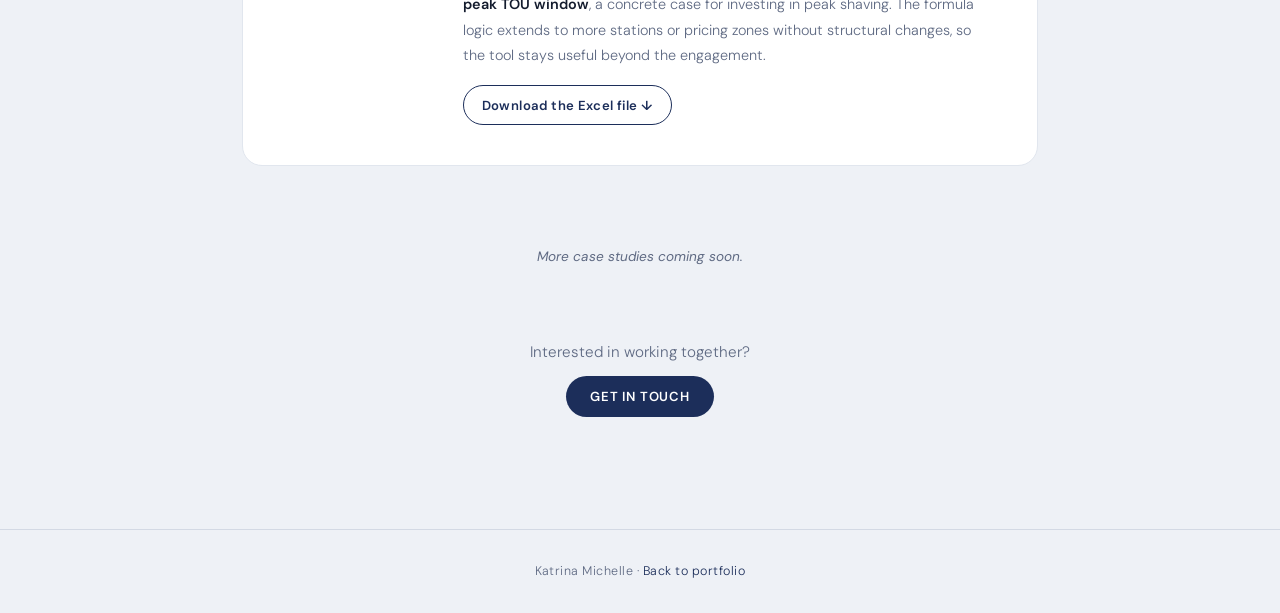
==== commit 64a4c0b4: "Update case study text and BayWa project card" ====
--- a/work.html
+++ b/work.html
@@ -3,9 +3,9 @@
 <head>
   <meta charset="UTF-8" />
   <meta name="viewport" content="width=device-width, initial-scale=1.0" />
-  <title>Work — Katrina Michelle</title>
-  <meta property="og:title" content="Work Samples — Katrina Michelle" />
-  <meta property="og:description" content="Case studies from Katrina Michelle's work in digital communications and web management." />
+  <title>Work: Katrina Michelle</title>
+  <meta property="og:title" content="Work Samples: Katrina Michelle" />
+  <meta property="og:description" content="Case studies from Katrina Michelle’s work in communications, strategy, data analysis, and UX." />
   <meta property="og:type" content="website" />
   <meta property="og:url" content="https://ktrnab.github.io/work.html" />
   <meta property="og:image" content="https://ktrnab.github.io/assets/images/og-image.jpg" />
@@ -35,7 +35,7 @@
 
     <div class="work-intro">
       <h1 class="work-intro-heading">Work Samples</h1>
-      <p>A selection of case studies covering intranet strategy, UX research, content systems, and communications analytics. Each project is documented from brief through to outcome.</p>
+      <p>A selection of case studies covering strategy, data analysis, intranet strategy, and UX research. Each project is documented from brief to outcome.</p>
     </div>
 
     <!-- CASE STUDY 1 -->
@@ -44,7 +44,7 @@
       <header class="case-header">
         <div class="case-meta">
           <span class="case-tag">Intranet · Public Website · CMS · Content Strategy</span>
-          <span class="case-year">2018 – 2024</span>
+          <span class="case-year">2018 to 2024</span>
         </div>
         <h1>Ohio State Website Migration</h1>
         <p class="case-org">The Ohio State University, Moritz College of Law</p>
@@ -67,17 +67,17 @@
       <section class="case-section">
         <div class="section-label">The Challenge</div>
         <div class="section-body">
-          <p>An outdated, hard-coded web platform was creating friction for users and hindering conversion across both the public-facing college website and the internal staff and student intranet. Content updates were slow, inconsistent, and bottlenecked by a total reliance on technical staff — with <strong>zero tolerance for downtime or content loss</strong> during the transition.</p>
-          <p>Ranked <strong>#34 nationally</strong>, Moritz College of Law needed platforms that matched its standing: a public website that competed for prospective students, and an intranet that actually served the people who used it daily.</p>
+          <p>An outdated, hard-coded web platform was creating friction for users and holding back conversion on both the public college website and the internal staff and student intranet. Content updates were slow, inconsistent, and dependent on technical staff, and the transition had to happen with <strong>no downtime and no content loss</strong>.</p>
+          <p>Ranked <strong>#34 nationally</strong>, Moritz College of Law needed platforms that matched its standing: a public website that competed for prospective students, and an intranet that actually served the people who used it every day.</p>
         </div>
       </section>
 
       <section class="case-section">
         <div class="section-label">The Brief</div>
         <div class="section-body">
-          <p><strong>Platform Migration:</strong> Transition both the public site and the legacy intranet to a flexible, maintainable CMS.</p>
-          <p><strong>Information Architecture:</strong> Redesign the intranet structure to serve two distinct user groups (Students vs. Staff/Faculty) and rebuild the public site around conversion and discoverability.</p>
-          <p><strong>Brand Governance:</strong> Build a self-serve communications toolkit to empower individual departments to produce on-brand materials without relying on the central design team.</p>
+          <p><strong>Platform Migration:</strong> Move both the public site and the legacy intranet to a flexible, maintainable CMS.</p>
+          <p><strong>Information Architecture:</strong> Redesign the intranet around two distinct user groups (Students vs. Staff and Faculty) and rebuild the public site around conversion and discoverability.</p>
+          <p><strong>Brand Governance:</strong> Build a self-serve communications toolkit so individual departments could produce on-brand materials without relying on the central design team.</p>
         </div>
       </section>
 
@@ -87,21 +87,21 @@
 
           <div class="deliverable">
             <div class="deliverable-info">
-              <h3>1. Public-Facing Website Redesign</h3>
-              <p>The redesign replaced a dense, three-column text layout and static building photo with an editorial, people-first design. The new site leads with a full-bleed faculty story and a prominent call to action — replacing the dated column format with a magazine-style card grid that surfaces news and events without burying them. Navigation was simplified, and the whole structure moved into CMS, giving the team editorial control they hadn't had before.</p>
-            </div>
-            <div class="deliverable-screens">
-              <img src="assets/images/work/osu-website-before.png" alt="2017 Moritz Law public website — legacy hard-coded design" class="screen" />
-              <img src="assets/images/work/osu-website-after.png" alt="Redesigned Moritz Law public website — modern CMS build" class="screen" />
+              <h3>1. Public Website Redesign</h3>
+              <p>The redesign replaced a dense three-column text layout and a static building photo with an editorial, people-first design. The new site leads with a full-width faculty story and a clear call to action, and a magazine-style card grid surfaces news and events instead of burying them. Navigation was simplified, and the whole structure moved into the CMS, giving the team editorial control they had not had before.</p>
+            </div>
+            <div class="deliverable-screens">
+              <img src="assets/images/work/osu-website-before.png" alt="2017 Moritz Law public website, legacy hard-coded design" class="screen" />
+              <img src="assets/images/work/osu-website-after.png" alt="Redesigned Moritz Law public website, modern CMS build" class="screen" />
             </div>
           </div>
 
           <div class="deliverable">
             <div class="deliverable-info">
               <h3>2. Audience-Segmented Intranet</h3>
-              <p>The intranet homepage was designed around two immediate, distinct user paths so visitors could self-select their journey right away.</p>
-              <p><strong>For Students:</strong> A consolidated, highly scannable dashboard — curriculum planning, directories, and common request forms converted into visual icon-cards, drastically reducing click-depth for high-frequency actions.</p>
-              <p><strong>For Staff &amp; Faculty:</strong> A dedicated administrative hub covering HR, IT, grant applications, and committee access, backed by a persistent, searchable directory.</p>
+              <p>The intranet homepage was built around two distinct user paths, so visitors could choose their journey immediately.</p>
+              <p><strong>For Students:</strong> A scannable dashboard where curriculum planning, directories, and common request forms became visual icon cards, greatly reducing clicks for the most frequent actions.</p>
+              <p><strong>For Staff &amp; Faculty:</strong> A dedicated administrative hub covering HR, IT, grant applications, and committee access, with a persistent, searchable directory.</p>
             </div>
             <div class="deliverable-screens">
               <img src="assets/images/work/intranet-home.jpg" alt="Intranet homepage, top section" class="screen" />
@@ -114,7 +114,7 @@
           <div class="deliverable">
             <div class="deliverable-info">
               <h3>3. Self-Serve Design Toolkit</h3>
-              <p>To solve the communication bottleneck, I built a centralised, branded asset hub. This provided every department with downloadable print and digital templates, curated image libraries, and logo files — allowing non-designers to produce standardised, on-brand materials independently, eliminating the central team's backlog.</p>
+              <p>To remove the communication bottleneck, I built a central branded asset hub. Every department could download print and digital templates, curated image libraries, and logo files, so non-designers could produce consistent, on-brand materials on their own and the central team’s backlog disappeared.</p>
             </div>
             <div class="deliverable-screens">
               <img src="assets/images/work/intranet-toolkit.jpg" alt="Communications and Marketing Toolkit" class="screen single" />
@@ -128,10 +128,10 @@
         <div class="section-label">My Contribution<br><span style="font-weight:400;text-transform:none;letter-spacing:0;font-size:0.75rem;color:var(--muted);">6-Year Tenure</span></div>
         <div class="section-body">
           <ul class="contribution-list">
-            <li><strong>Full project lifecycle:</strong> Managed end-to-end delivery — aligning cross-functional requirements, coordinating stakeholders, overseeing the CMS build, and ensuring zero content loss during migration</li>
-            <li><strong>UX &amp; IA strategy:</strong> Defined the audience segmentation, navigation hierarchy, and underlying content taxonomy for both the public site and intranet</li>
-            <li><strong>Accessibility compliance:</strong> Built and maintained all CMS page templates to strict accessibility standards throughout the project and post-launch</li>
-            <li><strong>Operational management:</strong> Coordinated ongoing content updates, production schedules, and cross-departmental requests over six years, alongside managing access permissions and distribution lists</li>
+            <li><strong>Full project lifecycle:</strong> Managed end-to-end delivery, aligning cross-functional requirements, coordinating stakeholders, overseeing the CMS build, and ensuring no content was lost during migration.</li>
+            <li><strong>UX &amp; IA strategy:</strong> Defined the audience segmentation, navigation hierarchy, and content taxonomy for both the public site and the intranet.</li>
+            <li><strong>Accessibility compliance:</strong> Built and maintained all CMS page templates to strict accessibility standards during the project and after launch.</li>
+            <li><strong>Operational management:</strong> Coordinated content updates, production schedules, and cross-departmental requests over six years, and managed access permissions and distribution lists.</li>
           </ul>
         </div>
       </section>
@@ -139,7 +139,7 @@
       <section class="case-section">
         <div class="section-label">Result</div>
         <div class="section-body">
-          <p>Delivered on time with zero downtime and no content loss. The new public-facing site drove measurable UX improvements and <strong>conversion rate gains within the first quarter</strong> post-launch, with prospective student enquiries increasing as a direct result of the redesigned journey. The CMS migration granted the college full editorial independence, and the self-serve toolkit virtually eliminated ad hoc template requests — ensuring a unified brand presence across all college channels.</p>
+          <p>Delivered on time with zero downtime and no content loss. In the first quarter after launch, the new public site showed measurable UX improvements and <strong>conversion gains</strong>, and prospective student enquiries increased. The CMS migration gave the college full editorial independence, and the self-serve toolkit nearly eliminated ad hoc template requests, keeping the brand consistent across all college channels.</p>
         </div>
       </section>
 
@@ -151,7 +151,7 @@
       <header class="case-header">
         <div class="case-meta">
           <span class="case-tag">Intranet · UX Research · Content Strategy</span>
-          <span class="case-year">2017 – 2018</span>
+          <span class="case-year">2017 to 2018</span>
         </div>
         <h1>Enterprise Intranet Redesign</h1>
         <p class="case-org">Nationwide Insurance</p>
@@ -162,7 +162,7 @@
           </div>
           <div class="role-item">
             <span class="role-label">Scope</span>
-            <span class="role-value">User research · IA · Content planning · Figma</span>
+            <span class="role-value">User research · IA · Content planning</span>
           </div>
           <div class="role-item">
             <span class="role-label">Tools</span>
@@ -174,17 +174,17 @@
       <section class="case-section">
         <div class="section-label">The Challenge</div>
         <div class="section-body">
-          <p>The Nationwide enterprise intranet historically followed an organisation-centric model, where navigation was mapped to internal business units. While this reflected the company's structure, it created <strong>findability</strong> hurdles for employees whose daily tasks often crossed departmental lines.</p>
-          <p>With resources distributed across disconnected SharePoint sites and no centralised planning process, information was often buried — leading to a steady increase in avoidable support tickets.</p>
+          <p>The Nationwide enterprise intranet followed an organisation-centric model, with navigation mapped to internal business units. It reflected the company structure, but it made information hard to find for employees whose daily tasks crossed departmental lines.</p>
+          <p>With resources spread across disconnected SharePoint sites and no central planning process, information was often buried, leading to a steady rise in avoidable support tickets.</p>
         </div>
       </section>
 
       <section class="case-section">
         <div class="section-label">The Brief</div>
         <div class="section-body">
-          <p><strong>Research:</strong> Map employee mental models to identify where the org-chart logic failed daily workflows.</p>
+          <p><strong>Research:</strong> Map employee mental models to find where the org-chart logic failed daily workflows.</p>
           <p><strong>Information Architecture:</strong> Evolve the system into a task-based IA that prioritises the most frequent employee actions.</p>
-          <p><strong>Systems Design:</strong> Develop a sustainable, Figma-based editorial calendar to synchronise communications across six internal channels.</p>
+          <p><strong>Systems Design:</strong> Develop a sustainable editorial calendar in Miro to coordinate communications across six internal channels.</p>
         </div>
       </section>
 
@@ -195,7 +195,7 @@
           <div class="deliverable">
             <div class="deliverable-info">
               <h3>1. Task-Based Information Architecture</h3>
-              <p>The new IA was mapped in <strong>Miro</strong> and moved away from departmental silos in favour of user intent. Based on interviews and survey data, I restructured the site into two distinct high-level paths: <strong>"For Employees"</strong> — a high-speed lane for frequent tasks like payroll, benefits, and HR forms — and <strong>"For Managers"</strong> — a dedicated space for cross-functional planning and team resources. A persistent Quick Links panel surfaced top-tier requests, reducing the path to key resources from four clicks to two.</p>
+              <p>Mapped in <strong>Miro</strong>, the new IA moved away from departmental silos toward user intent. Based on interviews and survey data, I restructured the site into two high-level paths: <strong>“For Employees,”</strong> a fast lane for frequent tasks like payroll, benefits, and HR forms, and <strong>“For Managers,”</strong> a dedicated space for cross-functional planning and team resources. A persistent Quick Links panel surfaced the most common requests, cutting the path to key resources from four clicks to two.</p>
             </div>
             <div class="deliverable-screens">
               <img src="assets/images/work/nationwide-ia-before-after.png" alt="Before and after information architecture comparison" class="screen single" />
@@ -206,10 +206,10 @@
           <div class="deliverable">
             <div class="deliverable-info">
               <h3>2. Cross-Channel Editorial System</h3>
-              <p>To solve the scattered content problem, I designed an operational calendar in <strong>Miro</strong>. This replaced an ad hoc email process with a shared source of truth for the communications team, featuring <strong>channel synchronisation</strong> across newsletters, town halls, and intranet posts, and a <strong>modular template</strong> the team could update monthly without requiring design software expertise.</p>
-            </div>
-            <div class="deliverable-screens">
-              <img src="assets/images/work/nationwide-calendar-v2.png" alt="Figma editorial content calendar" class="screen single" />
+              <p>To fix the scattered content problem, I designed an operational calendar in <strong>Miro</strong>. It replaced an ad hoc email process with a shared source of truth for the communications team, coordinating newsletters, town halls, and intranet posts, with a <strong>modular template</strong> the team could update monthly without design software expertise.</p>
+            </div>
+            <div class="deliverable-screens">
+              <img src="assets/images/work/nationwide-calendar-v2.png" alt="Miro editorial content calendar" class="screen single" />
               <img src="assets/images/work/nationwide-quicklinks.png" alt="Quick Links panel UI mockup" class="screen single" />
             </div>
           </div>
@@ -221,10 +221,10 @@
         <div class="section-label">My Contribution</div>
         <div class="section-body">
           <ul class="contribution-list">
-            <li><strong>Discovery:</strong> Conducted 12 deep-dive interviews and an 84-person survey to quantify navigation friction and map employee mental models</li>
-            <li><strong>Stakeholder management:</strong> Presented research-backed IA recommendations to IT and Comms leads to secure implementation buy-in</li>
-            <li><strong>Design systems:</strong> Built the Miro editorial framework with colour-coded content categories and accessibility-compliant (WCAG 2.1) visual cues</li>
-            <li><strong>Technical validation:</strong> Partnered with IT to ensure the new structure was compatible with existing CMS constraints</li>
+            <li><strong>Discovery:</strong> Conducted 12 in-depth interviews and an 84-person survey to quantify navigation friction and map employee mental models.</li>
+            <li><strong>Stakeholder management:</strong> Presented research-backed IA recommendations to IT and Communications leads to secure buy-in for implementation.</li>
+            <li><strong>Design systems:</strong> Built the Miro editorial framework with colour-coded content categories and accessibility-compliant (WCAG 2.1) visual cues.</li>
+            <li><strong>Technical validation:</strong> Partnered with IT to make sure the new structure worked within existing CMS constraints.</li>
           </ul>
         </div>
       </section>
@@ -232,7 +232,7 @@
       <section class="case-section">
         <div class="section-label">Result</div>
         <div class="section-body">
-          <p>The task-based IA was adopted as the new enterprise standard. By aligning the intranet with actual employee workflows, we addressed the root cause of the findability gap — not just the symptoms. The editorial calendar is now in active monthly use, and follow-up data shows a significant improvement in resource discoverability across the organisation.</p>
+          <p>The task-based IA was adopted as the new enterprise standard. By aligning the intranet with how employees actually worked, the redesign addressed the root cause of the findability gap, not just the symptoms. During my internship, the editorial calendar moved into regular monthly use, and follow-up data showed a clear improvement in resource discoverability.</p>
         </div>
       </section>
 
@@ -243,19 +243,19 @@
 
       <header class="case-header">
         <div class="case-meta">
-          <span class="case-tag">Analytics · Data Modelling · Excel</span>
-          <span class="case-year">2024 – 2025</span>
-        </div>
-        <h1>EV Charging Network — Operational Intelligence Report</h1>
+          <span class="case-tag">Strategy · Data Analysis · Excel</span>
+          <span class="case-year">2024 to 2025</span>
+        </div>
+        <h1>EV Charging Network, Operational Intelligence Report</h1>
         <p class="case-org">BayWa Mobility Solutions × LMU Munich</p>
         <div class="case-role-strip">
           <div class="role-item">
             <span class="role-label">Role</span>
-            <span class="role-value">Data Analyst</span>
+            <span class="role-value">Student Consultant, Data Analysis</span>
           </div>
           <div class="role-item">
             <span class="role-label">Scope</span>
-            <span class="role-value">Data modelling · VLOOKUP · Pivot analysis · Dashboard</span>
+            <span class="role-value">Data modelling · Pivot analysis · Dashboard · Strategy support</span>
           </div>
           <div class="role-item">
             <span class="role-label">Tools</span>
@@ -267,15 +267,15 @@
       <section class="case-section">
         <div class="section-label">Context</div>
         <div class="section-body">
-          <p>This project was developed as part of a student consulting engagement for <strong>BayWa Mobility Solutions</strong>, a key player in Germany's EV transition managing 500+ charging locations and a significant share of the country's DC fast-charging infrastructure. My goal was to support the operations team by turning raw charging logs into a decision-support tool.</p>
-          <p>EV operators often have vast amounts of session data but lack a structured way to visualise daily grid impacts or the cost of energy at the moment of delivery. This workbook was designed as a reusable framework to evaluate performance across AC, <strong>DC Fast Charging (DCFC)</strong>, and <strong>High Power Charging (HPC)</strong> assets.</p>
+          <p>This project was part of a student consulting engagement for <strong>BayWa Mobility Solutions</strong>, a major player in Germany’s EV transition with 500+ charging locations and a significant share of the country’s DC fast-charging infrastructure. The team’s strategy work, including competitive analysis, customer journey mapping, and a SWOT analysis, explored why drivers were not returning. My focus was turning raw charging logs into a decision-support tool for the operations team.</p>
+          <p>EV operators often have large amounts of session data but no structured way to see daily grid impact or the cost of energy at the moment of delivery. I designed this workbook as a reusable framework to evaluate performance across AC, <strong>DC Fast Charging (DCFC)</strong>, and <strong>High Power Charging (HPC)</strong> assets.</p>
         </div>
       </section>
 
       <section class="case-section">
         <div class="section-label">The Brief</div>
         <div class="section-body">
-          <p>Develop a prototype reporting workbook for a 6-month performance review. The tool needed to track station utilisation, pinpoint grid load spikes (the Duck Curve), and model the impact of Time-of-Use (TOU) pricing — all in a format that could be handed over to the permanent operations team.</p>
+          <p>Develop a prototype reporting workbook for a 6-month performance review. The tool needed to track station utilisation, pinpoint grid load spikes (the duck curve), and model the impact of Time-of-Use (TOU) pricing, in a format the permanent operations team could take over.</p>
         </div>
       </section>
 
@@ -291,18 +291,18 @@
 
           <div class="deliverable">
             <div class="deliverable-info">
-              <h3>Operational Dashboard — Load Profile &amp; Efficiency</h3>
-              <p>An executive view featuring a <strong>Utilisation vs. Target</strong> analysis and a Duck Curve chart. The curve visualises hourly load, colour-coded by electricity price bands (Off-Peak vs. On-Peak), making it clear how much energy is being sold during the most expensive grid windows.</p>
-            </div>
-            <div class="deliverable-screens">
-              <img src="assets/images/work/report-dashboard.png" alt="EV dashboard: station utilisation bar chart and hourly duck curve" class="screen single" />
+              <h3>Operational Dashboard: Load Profile &amp; Efficiency</h3>
+              <p>An executive view with a <strong>Utilisation vs. Target</strong> analysis and a duck curve chart. The curve shows hourly load, colour-coded by electricity price band (Off-Peak vs. On-Peak), making it clear how much energy is sold during the most expensive grid windows.</p>
+            </div>
+            <div class="deliverable-screens">
+              <img src="assets/images/work/report-dashboard.png" alt="EV dashboard showing a station utilisation bar chart and an hourly duck curve" class="screen single" />
             </div>
           </div>
 
           <div class="deliverable">
             <div class="deliverable-info">
               <h3>Dynamic TOU Rate Engine</h3>
-              <p>A Raw Data sheet where every charging session is automatically priced using a <strong>VLOOKUP (Approximate Match)</strong>. This pulls the specific electricity cost from a rate table based on the start-hour of the session, replacing what was previously a manual estimate.</p>
+              <p>A Raw Data sheet where every charging session is priced automatically with a <strong>VLOOKUP (approximate match)</strong>, pulling the electricity cost from a rate table based on the session’s start hour. This replaced what had been a manual estimate.</p>
             </div>
             <div class="deliverable-screens">
               <img src="assets/images/work/report-rawdata.png" alt="Raw data sheet with VLOOKUP TOU rate lookup and conditional formatting" class="screen single" />
@@ -316,10 +316,10 @@
         <div class="section-label">My Contribution</div>
         <div class="section-body">
           <ul class="contribution-list">
-            <li><strong>Unified data model:</strong> Consolidated session logs across station types with varying power outputs and session durations into a single comparable structure</li>
-            <li><strong>Automated cost modelling:</strong> Built the VLOOKUP logic — <code>=VLOOKUP(HOUR(timestamp), rate_table, 2, TRUE)</code> — to automate Time-of-Use cost calculations per session</li>
-            <li><strong>Demand window analysis:</strong> Aggregated 6 months of data to identify that 67% of energy demand occurred during the 18:00–20:00 window, providing a data-backed case for peak shaving strategies</li>
-            <li><strong>Operational handover:</strong> Designed the workbook with protected formulas and clear input areas so the team could continue using it independently after the engagement</li>
+            <li><strong>Unified data model:</strong> Consolidated session logs from station types with different power outputs and session lengths into one comparable structure.</li>
+            <li><strong>Automated cost modelling:</strong> Built the VLOOKUP logic, <code>=VLOOKUP(HOUR(timestamp), rate_table, 2, TRUE)</code>, to calculate Time-of-Use costs per session automatically.</li>
+            <li><strong>Demand window analysis:</strong> Aggregated 6 months of data and found that 67% of energy demand fell in the 18:00 to 20:00 window, giving a data-backed case for peak shaving.</li>
+            <li><strong>Operational handover:</strong> Designed the workbook with protected formulas and clear input areas so the team could keep using it independently after the engagement.</li>
           </ul>
         </div>
       </section>
@@ -327,7 +327,7 @@
       <section class="case-section">
         <div class="section-label">Result</div>
         <div class="section-body">
-          <p>The workbook gave the operations team a clear view of which stations were hitting their 65% utilisation targets and where electricity surcharges were compressing margins. The duck curve confirmed that <strong>67% of energy demand fell within the on-peak TOU window</strong> — providing a concrete, data-backed case for peak shaving investment. The tool was structured to remain useful well beyond the engagement, with formula logic that extends to additional stations or pricing zones without structural changes.</p>
+          <p>The workbook showed the operations team which stations were reaching their 65% utilisation target and where electricity surcharges were squeezing margins. The duck curve confirmed that <strong>67% of energy demand fell within the on-peak TOU window</strong>, a concrete case for investing in peak shaving. The formula logic extends to more stations or pricing zones without structural changes, so the tool stays useful beyond the engagement.</p>
           <p style="margin-top:1rem;">
             <a href="assets/baywa-ev-charging-report-2025.xlsx" class="download-link" download>Download the Excel file ↓</a>
           </p>
@@ -348,7 +348,7 @@
   </main>
 
   <footer>
-    <p>Katrina Michelle &mdash; <a href="index.html">Back to portfolio</a></p>
+    <p>Katrina Michelle · <a href="index.html">Back to portfolio</a></p>
   </footer>
 
 </body>
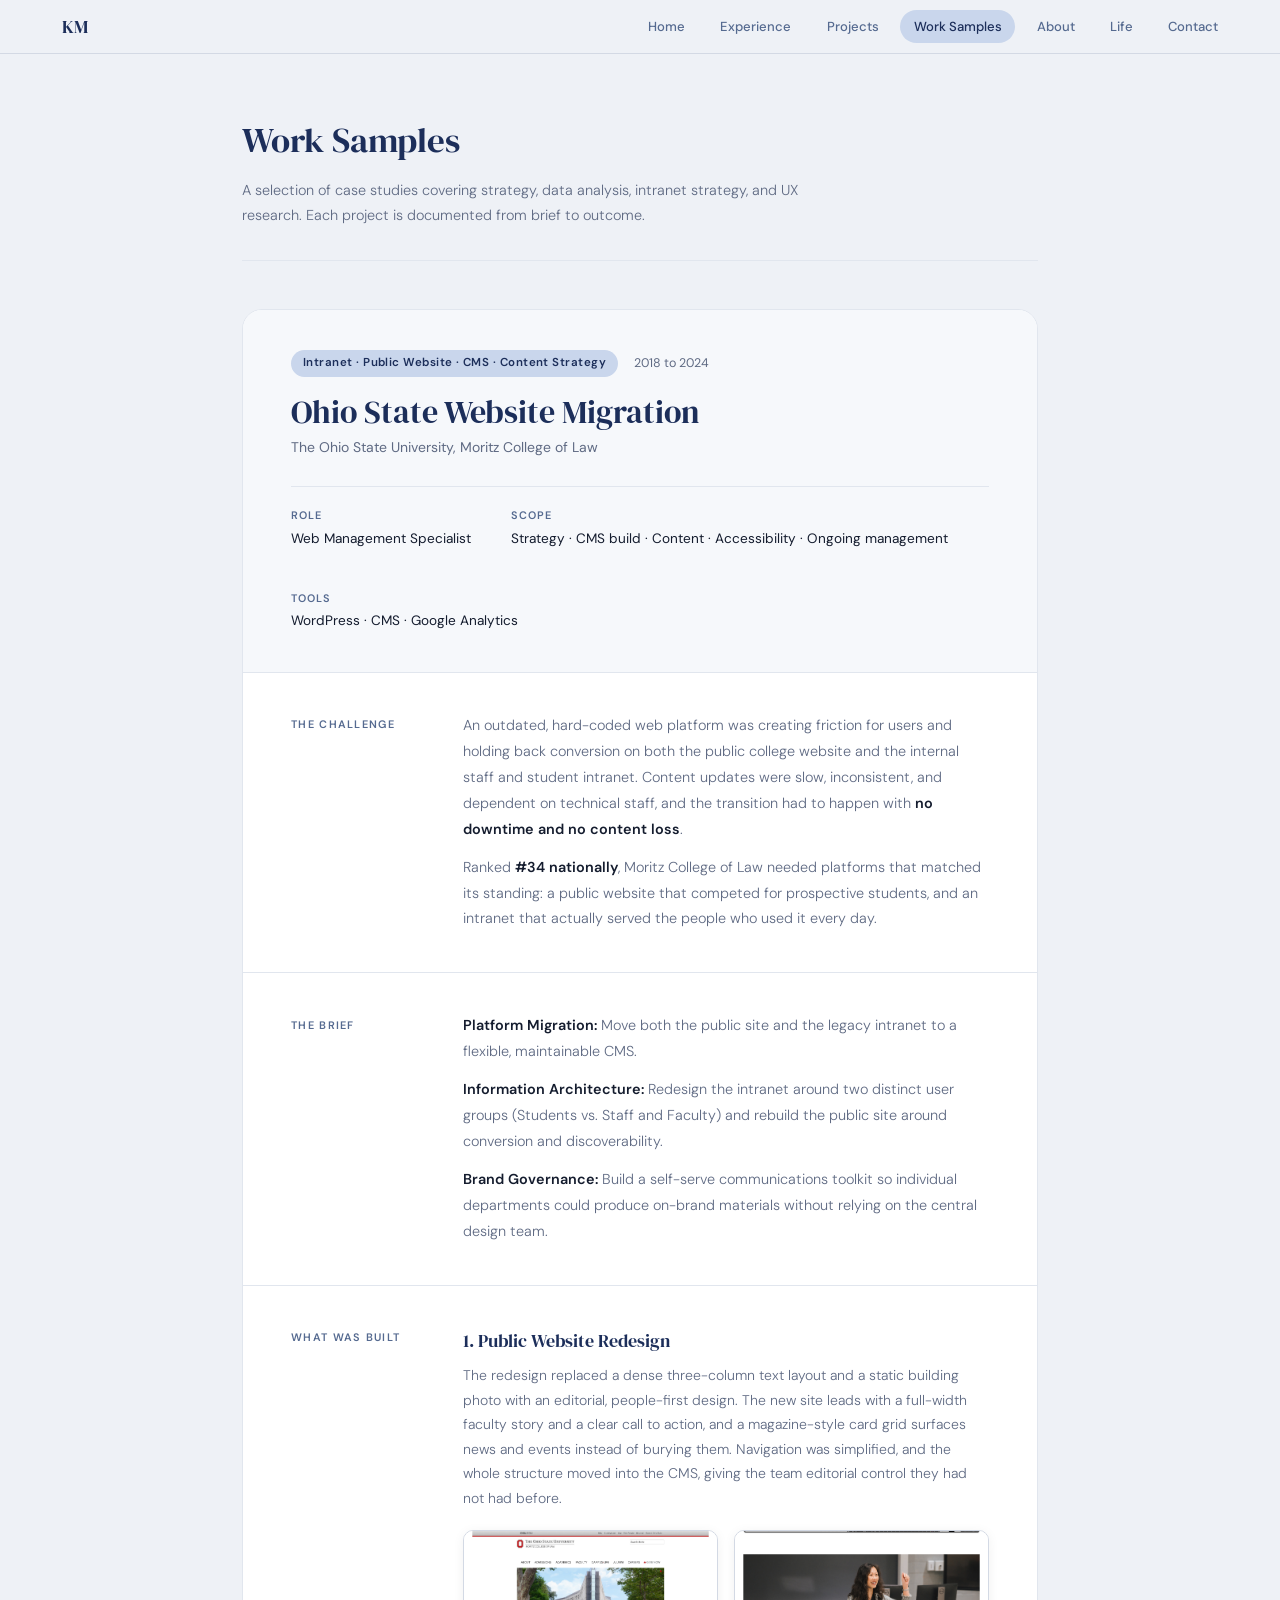
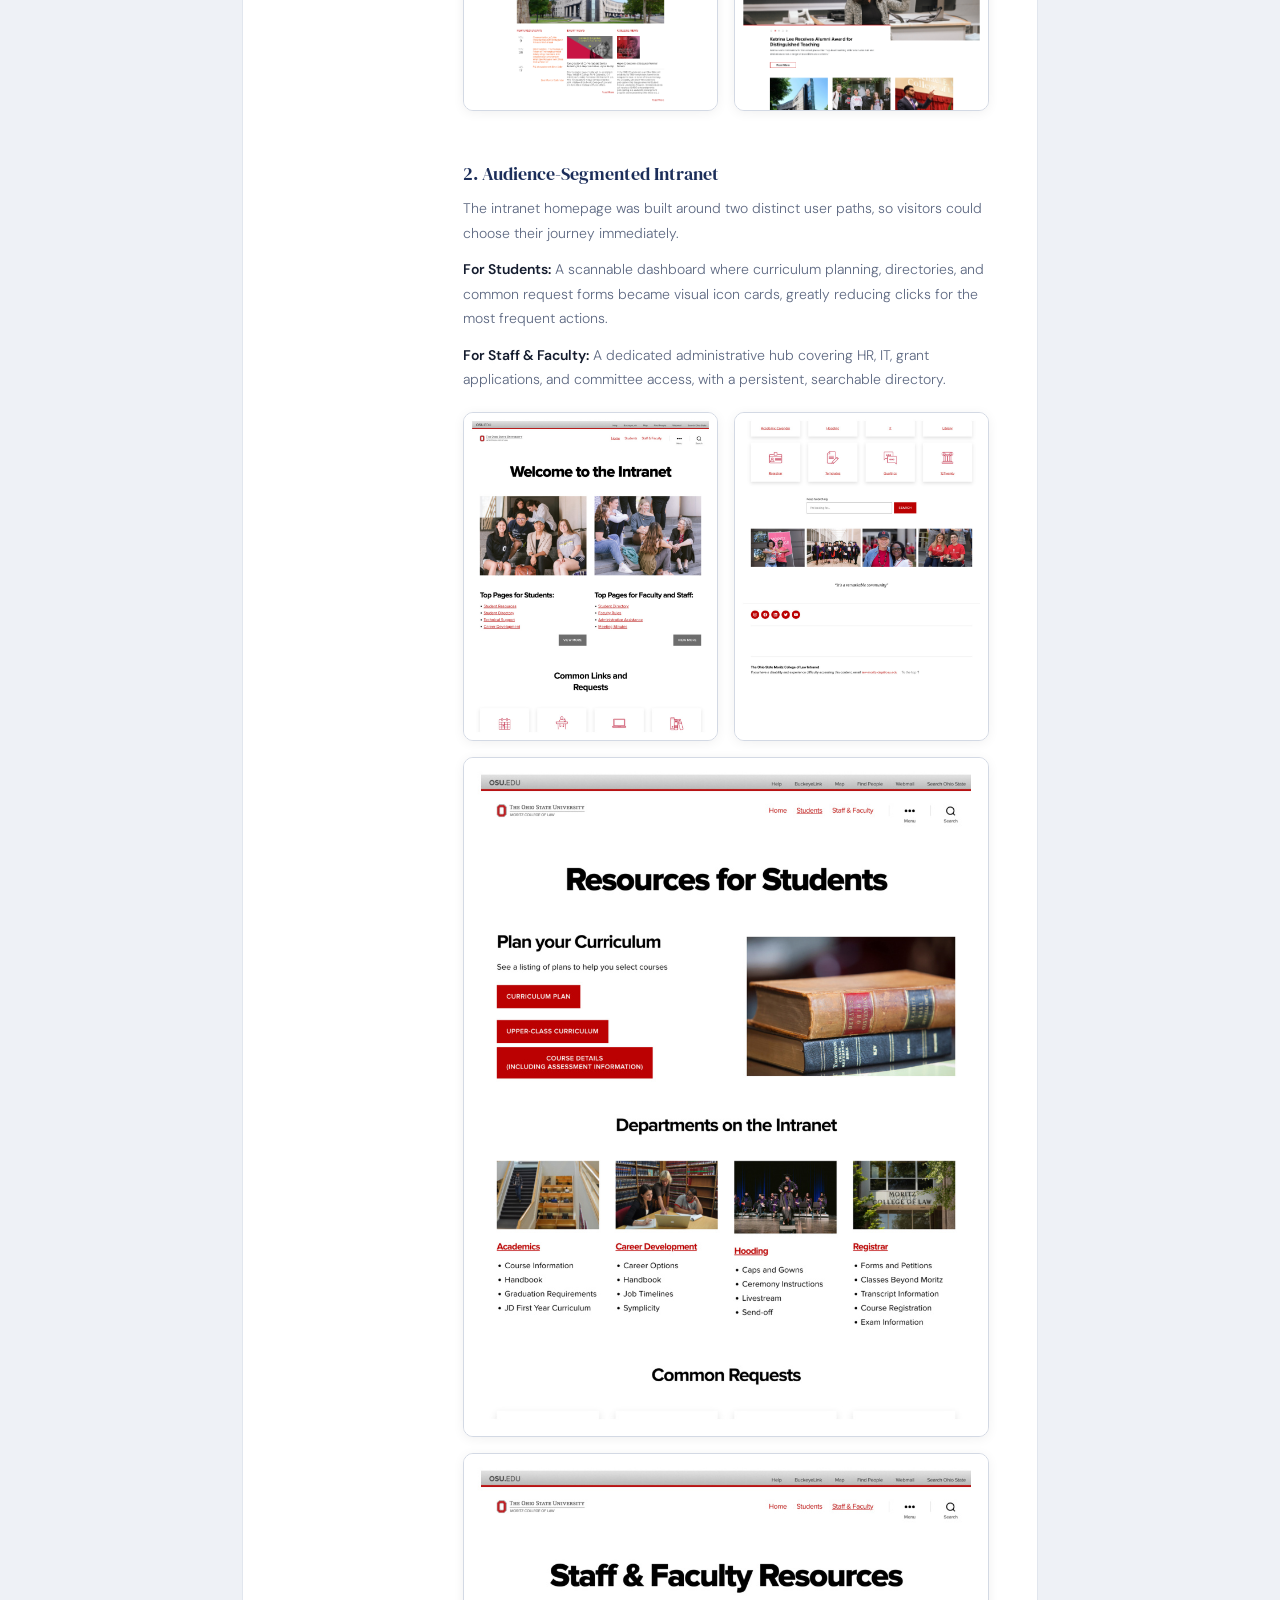
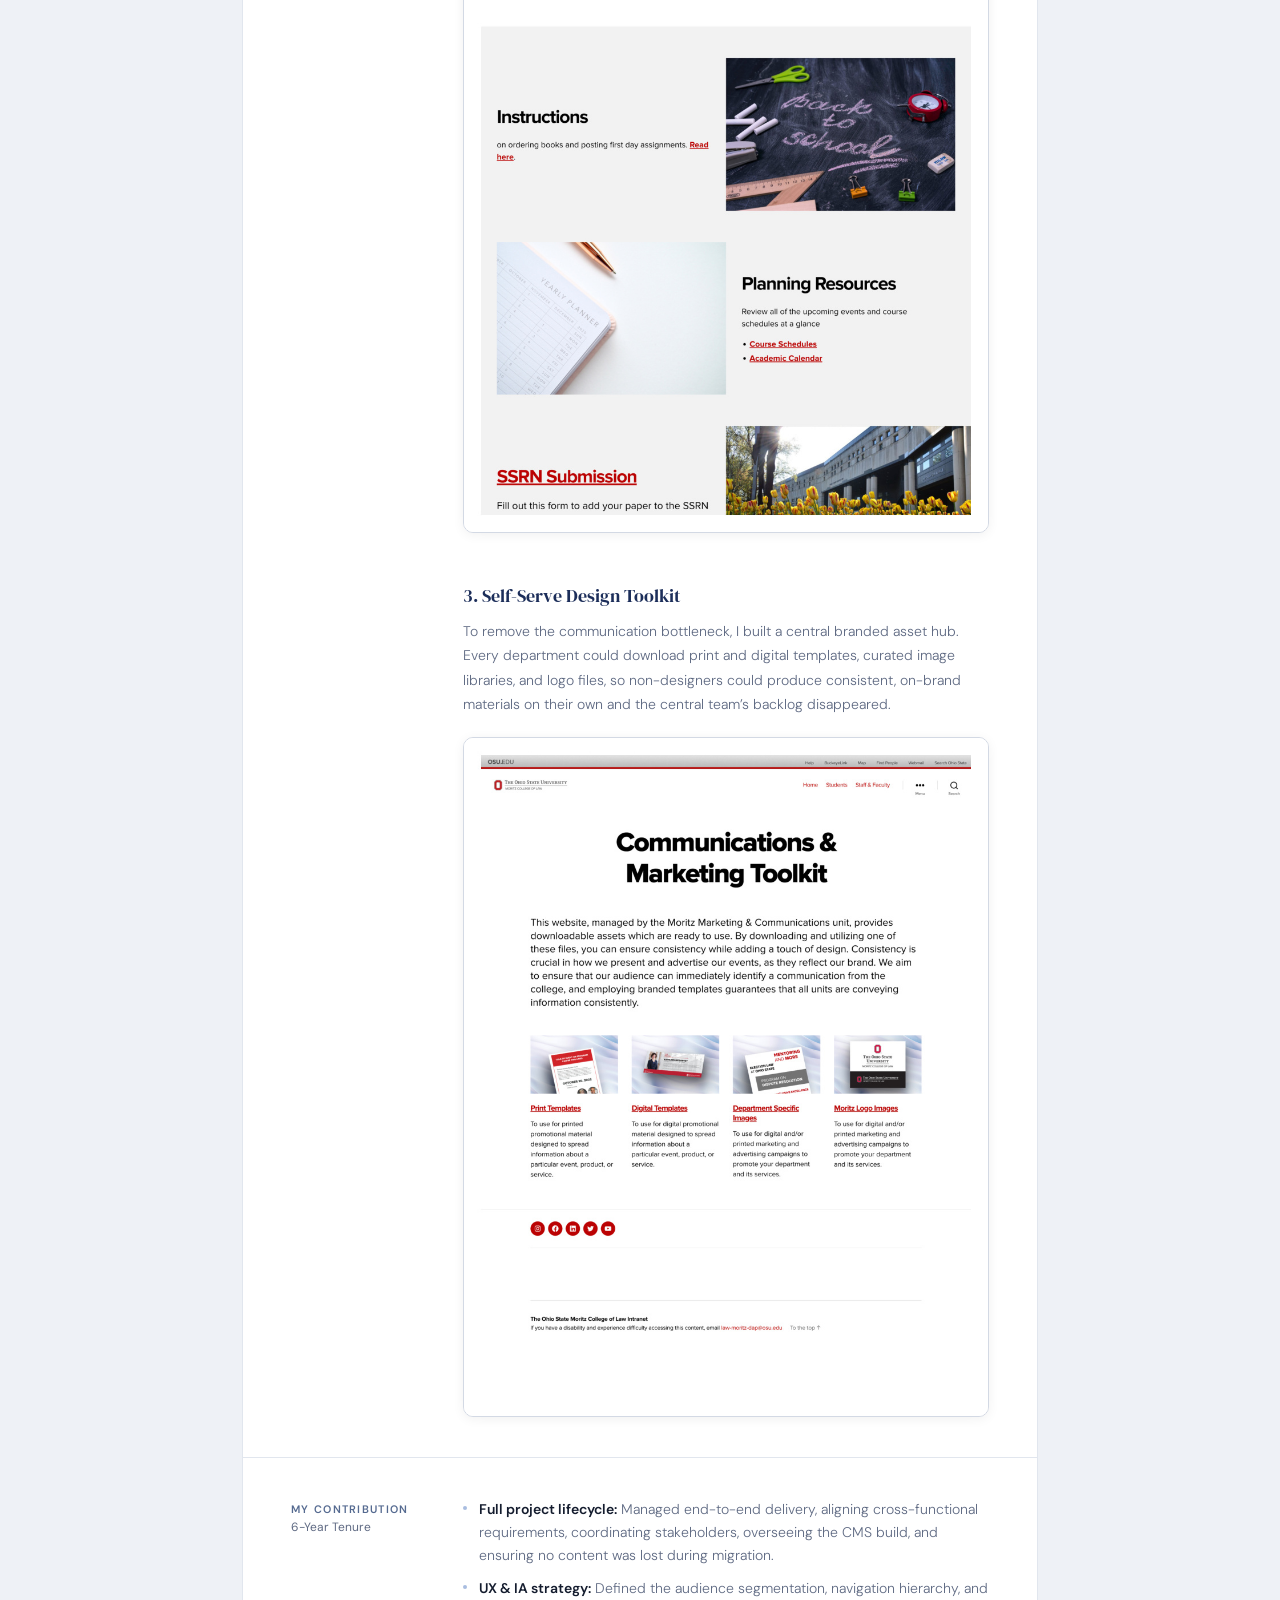
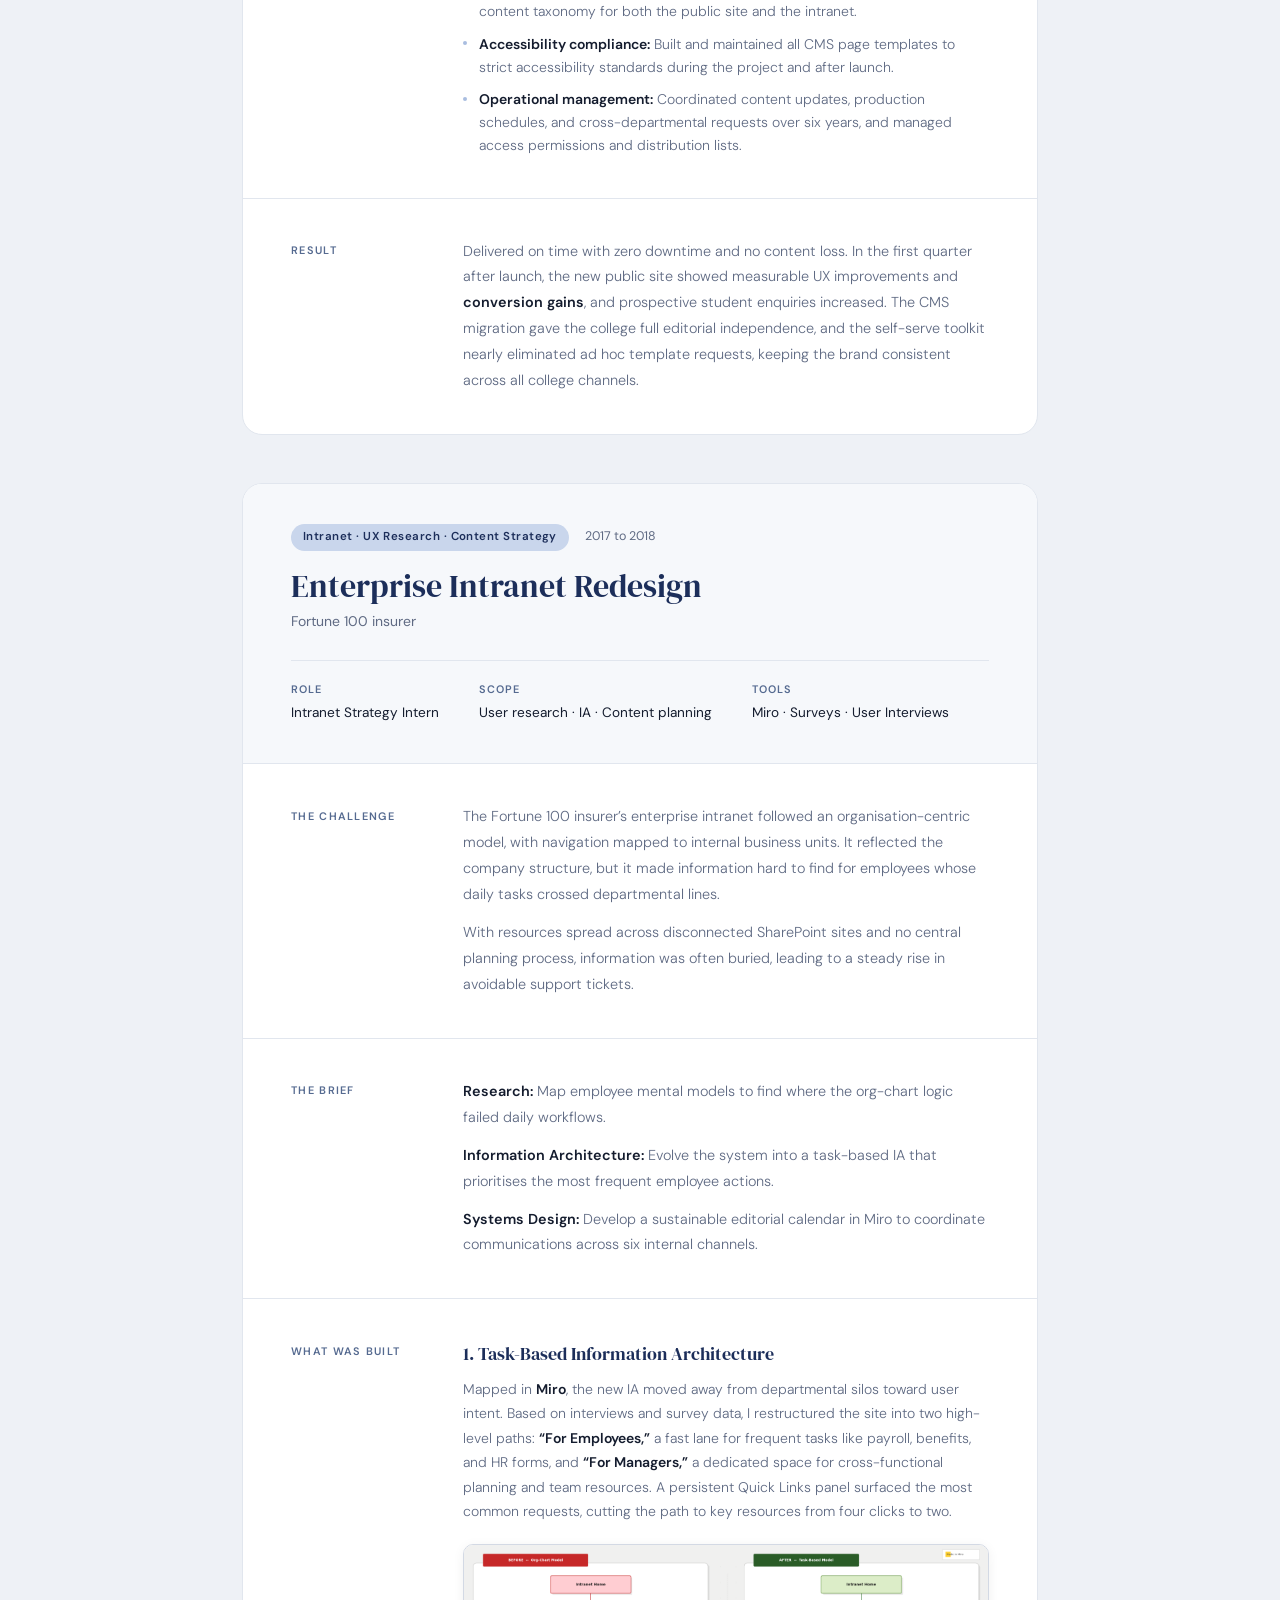
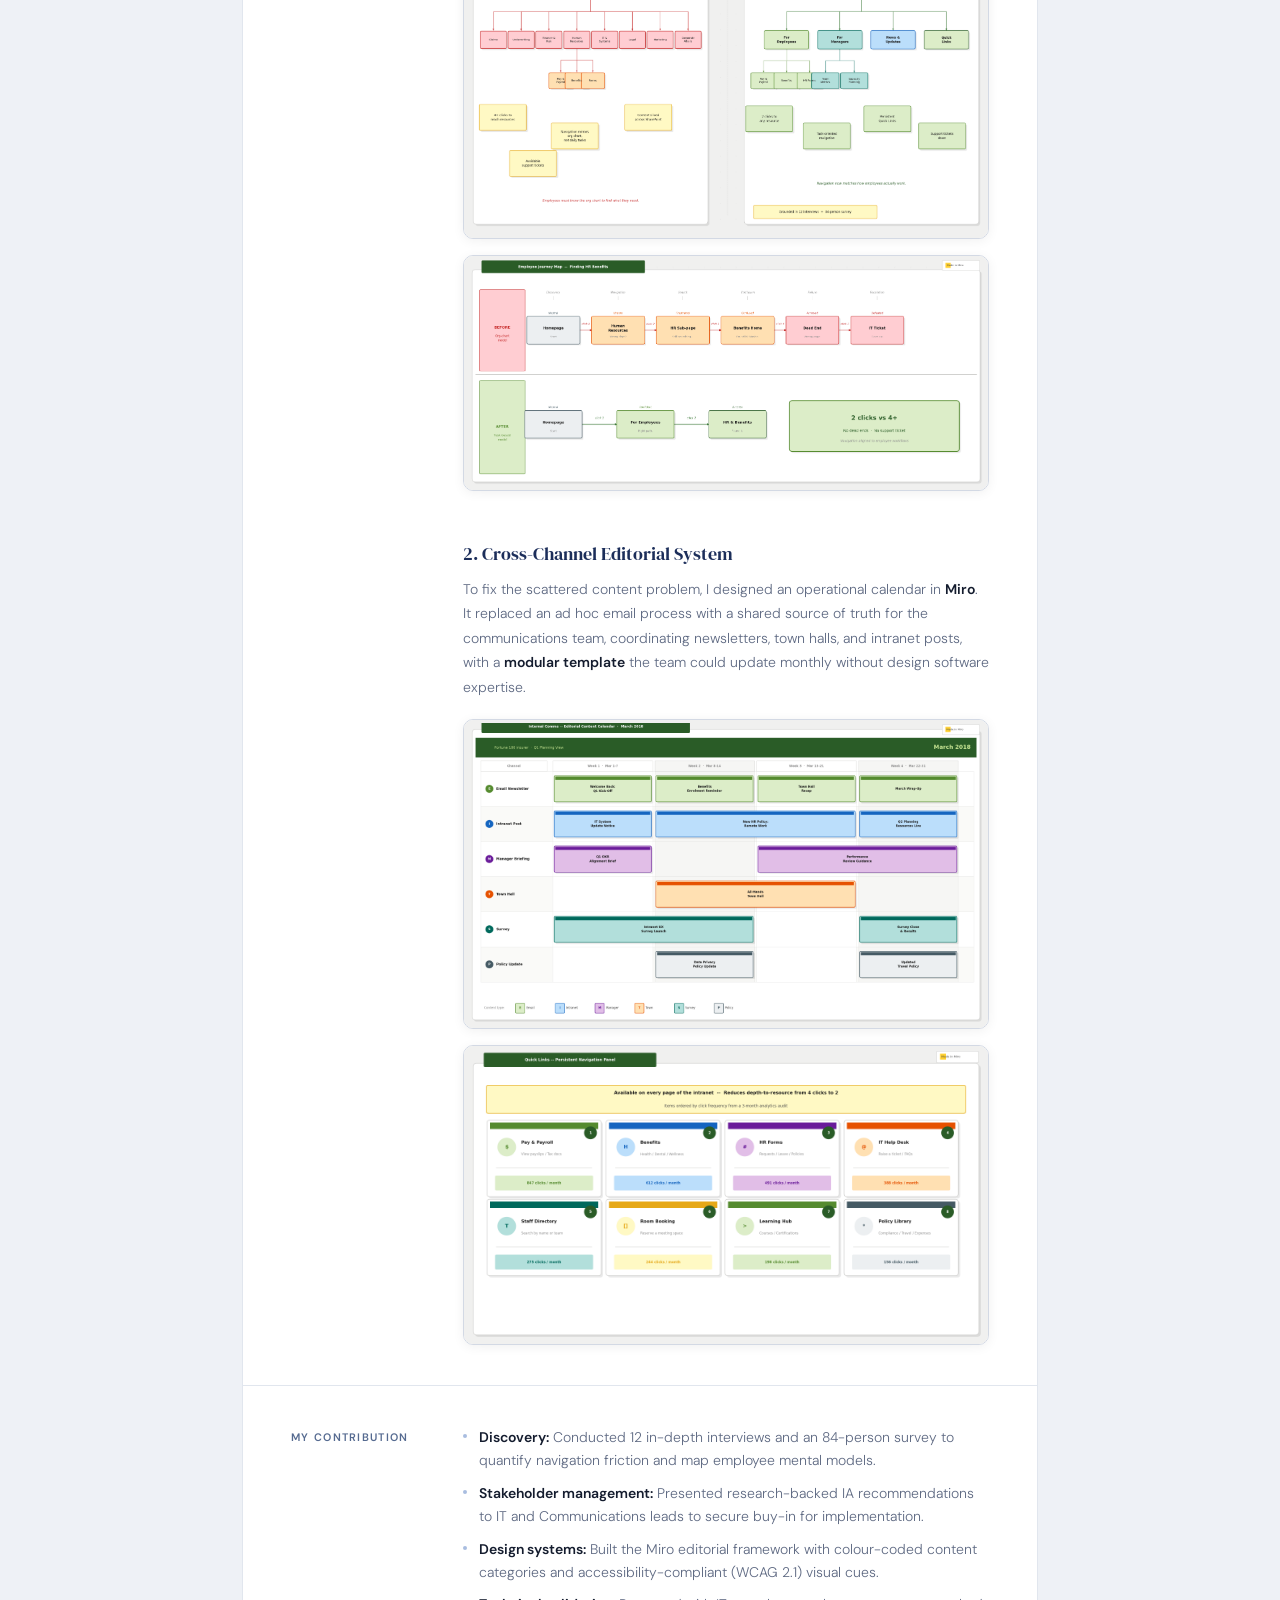
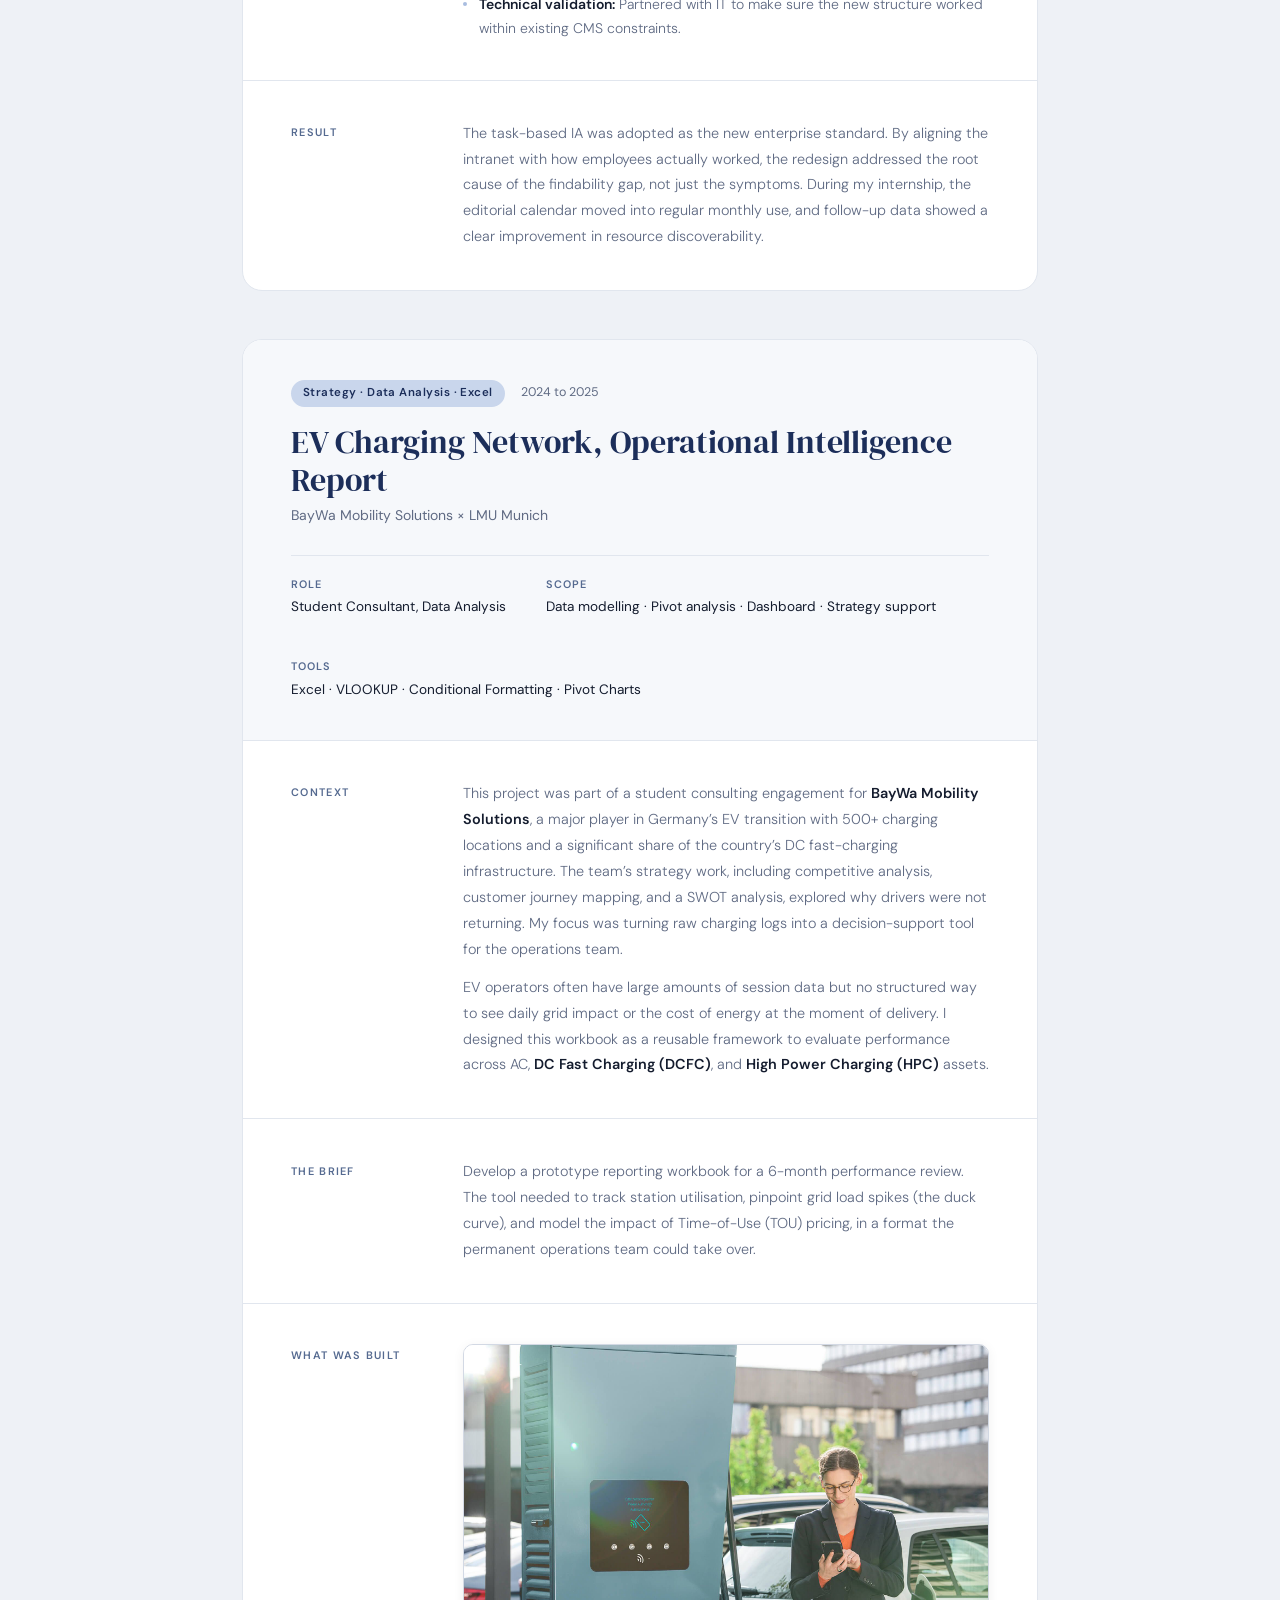
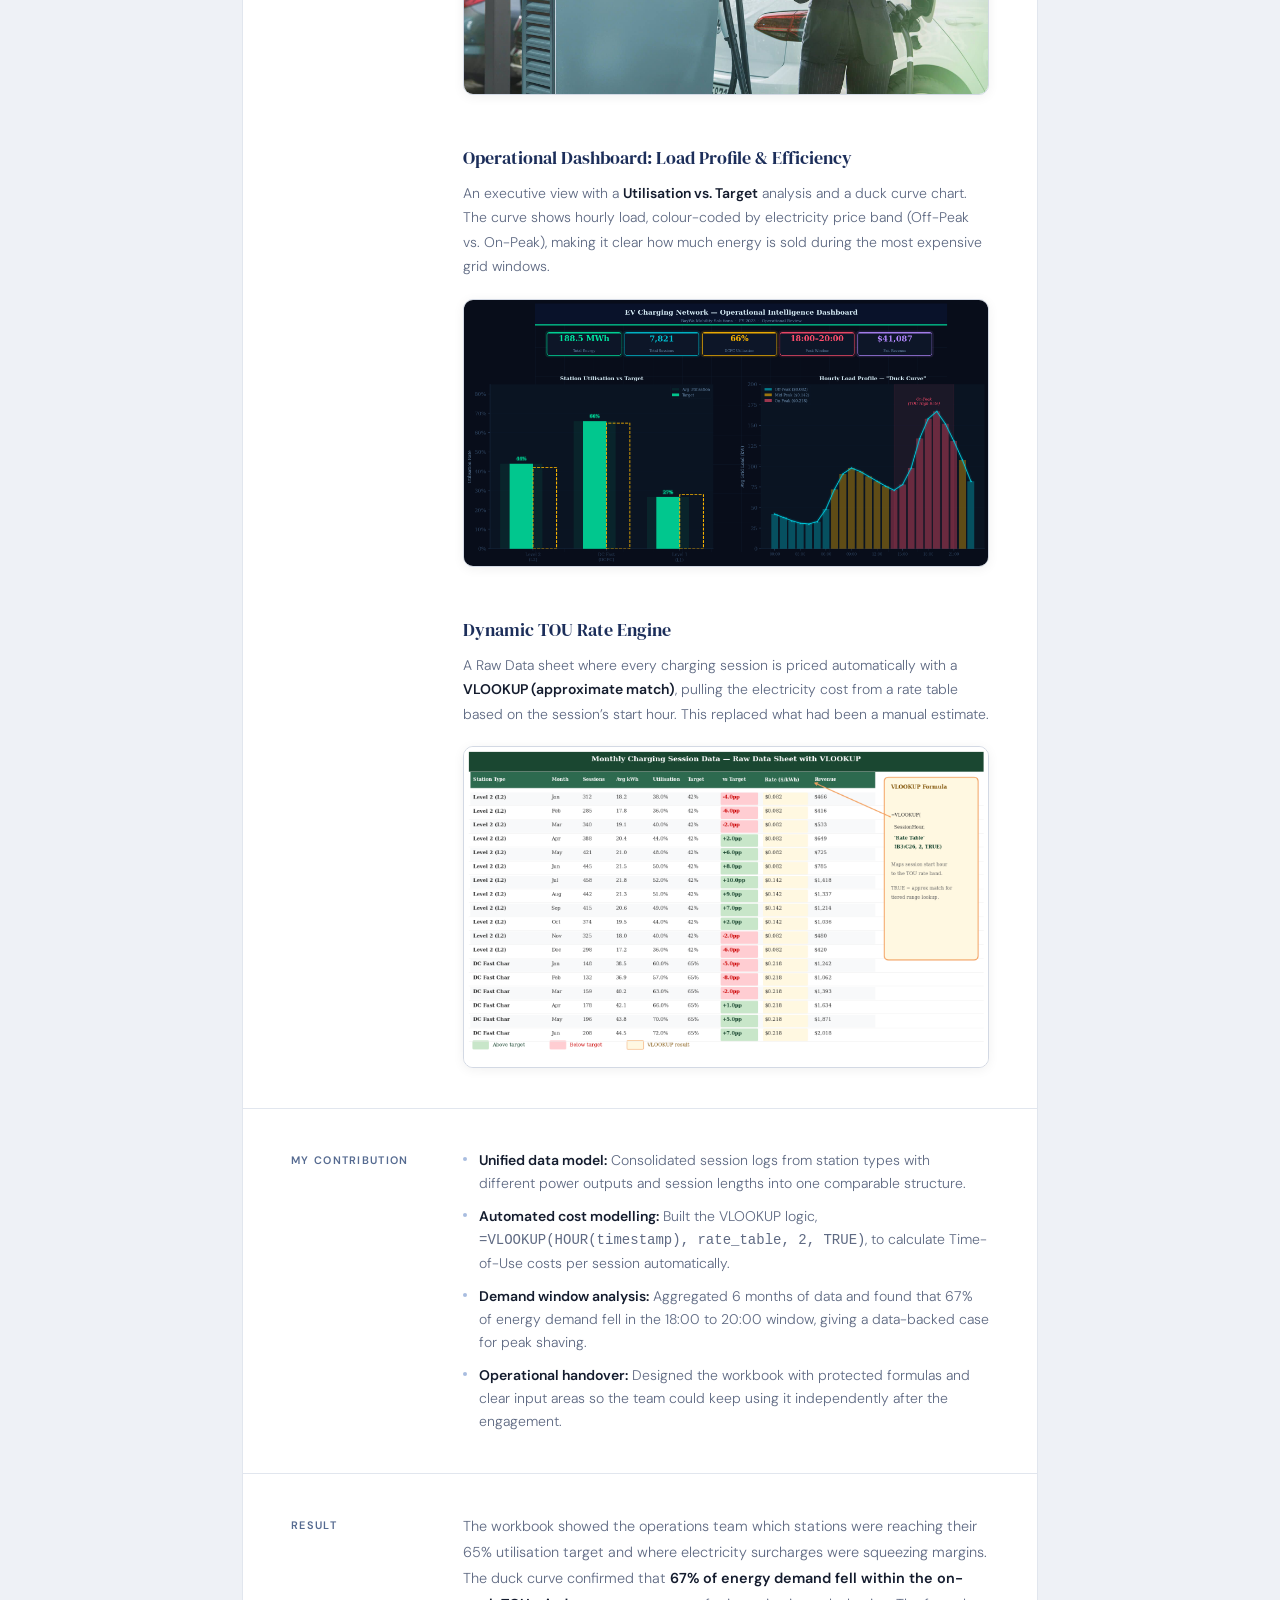
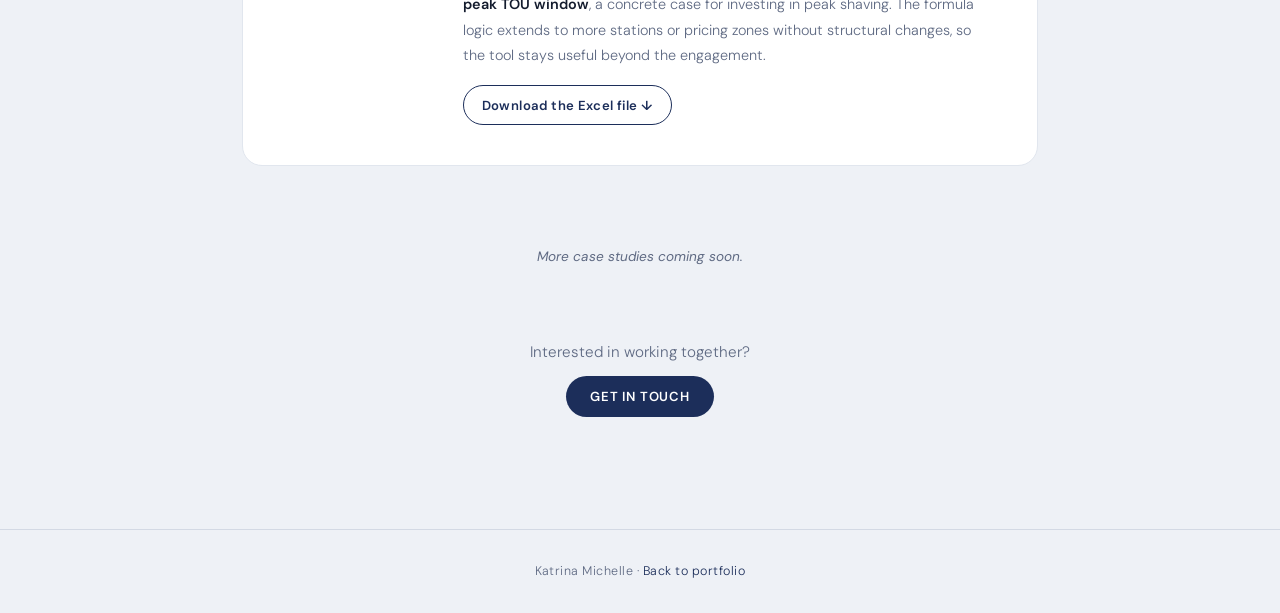
==== commit c9653e30: "Anonymise insurer in intranet case study" ====
--- a/work.html
+++ b/work.html
@@ -146,7 +146,7 @@
     </article>
 
     <!-- CASE STUDY 2 -->
-    <article class="case-study" id="nationwide-intranet">
+    <article class="case-study" id="insurer-intranet">
 
       <header class="case-header">
         <div class="case-meta">
@@ -154,7 +154,7 @@
           <span class="case-year">2017 to 2018</span>
         </div>
         <h1>Enterprise Intranet Redesign</h1>
-        <p class="case-org">Nationwide Insurance</p>
+        <p class="case-org">Fortune 100 insurer</p>
         <div class="case-role-strip">
           <div class="role-item">
             <span class="role-label">Role</span>
@@ -174,7 +174,7 @@
       <section class="case-section">
         <div class="section-label">The Challenge</div>
         <div class="section-body">
-          <p>The Nationwide enterprise intranet followed an organisation-centric model, with navigation mapped to internal business units. It reflected the company structure, but it made information hard to find for employees whose daily tasks crossed departmental lines.</p>
+          <p>The Fortune 100 insurer’s enterprise intranet followed an organisation-centric model, with navigation mapped to internal business units. It reflected the company structure, but it made information hard to find for employees whose daily tasks crossed departmental lines.</p>
           <p>With resources spread across disconnected SharePoint sites and no central planning process, information was often buried, leading to a steady rise in avoidable support tickets.</p>
         </div>
       </section>
@@ -198,8 +198,8 @@
               <p>Mapped in <strong>Miro</strong>, the new IA moved away from departmental silos toward user intent. Based on interviews and survey data, I restructured the site into two high-level paths: <strong>“For Employees,”</strong> a fast lane for frequent tasks like payroll, benefits, and HR forms, and <strong>“For Managers,”</strong> a dedicated space for cross-functional planning and team resources. A persistent Quick Links panel surfaced the most common requests, cutting the path to key resources from four clicks to two.</p>
             </div>
             <div class="deliverable-screens">
-              <img src="assets/images/work/nationwide-ia-before-after.png" alt="Before and after information architecture comparison" class="screen single" />
-              <img src="assets/images/work/nationwide-journey.png" alt="User journey map showing old path vs new path" class="screen single" />
+              <img src="assets/images/work/insurer-ia-before-after.png" alt="Before and after information architecture comparison" class="screen single" />
+              <img src="assets/images/work/insurer-journey.png" alt="User journey map showing old path vs new path" class="screen single" />
             </div>
           </div>
 
@@ -209,8 +209,8 @@
               <p>To fix the scattered content problem, I designed an operational calendar in <strong>Miro</strong>. It replaced an ad hoc email process with a shared source of truth for the communications team, coordinating newsletters, town halls, and intranet posts, with a <strong>modular template</strong> the team could update monthly without design software expertise.</p>
             </div>
             <div class="deliverable-screens">
-              <img src="assets/images/work/nationwide-calendar-v2.png" alt="Miro editorial content calendar" class="screen single" />
-              <img src="assets/images/work/nationwide-quicklinks.png" alt="Quick Links panel UI mockup" class="screen single" />
+              <img src="assets/images/work/insurer-calendar-v2.png" alt="Miro editorial content calendar" class="screen single" />
+              <img src="assets/images/work/insurer-quicklinks.png" alt="Quick Links panel UI mockup" class="screen single" />
             </div>
           </div>
 
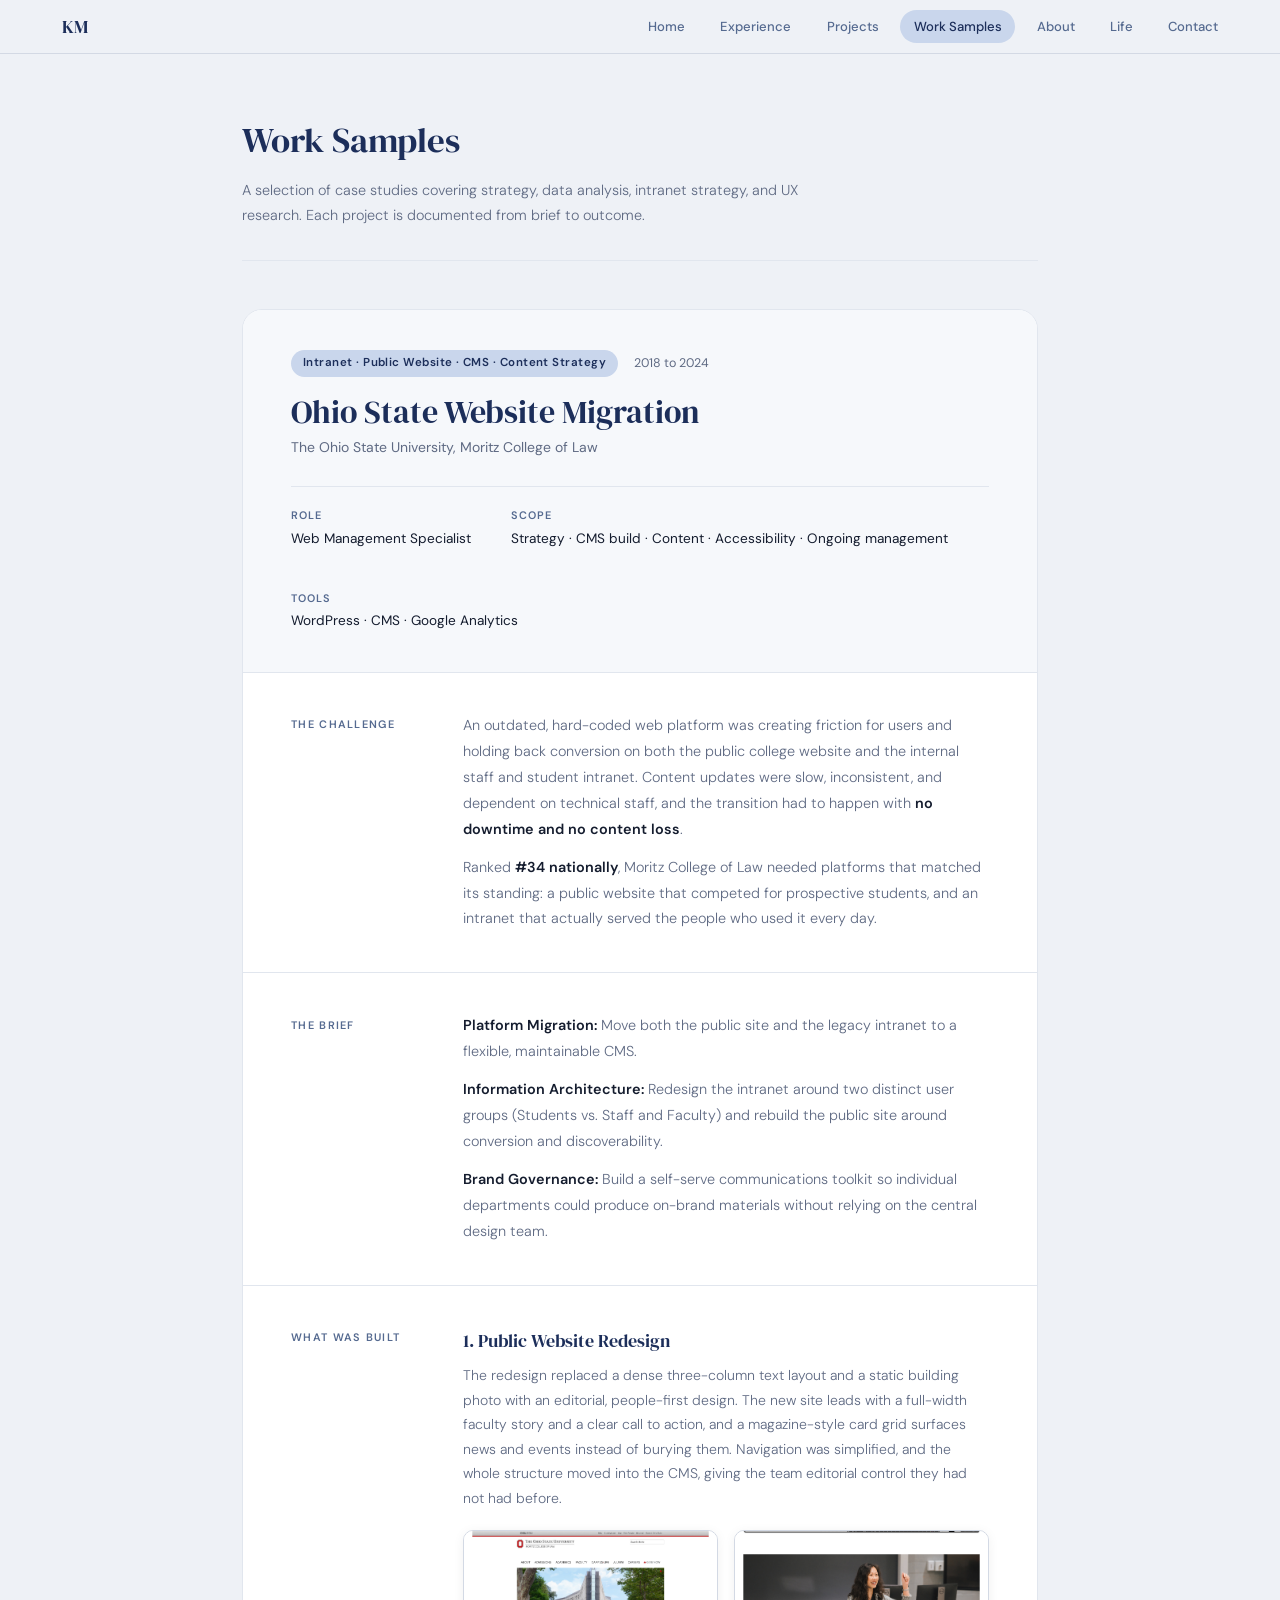
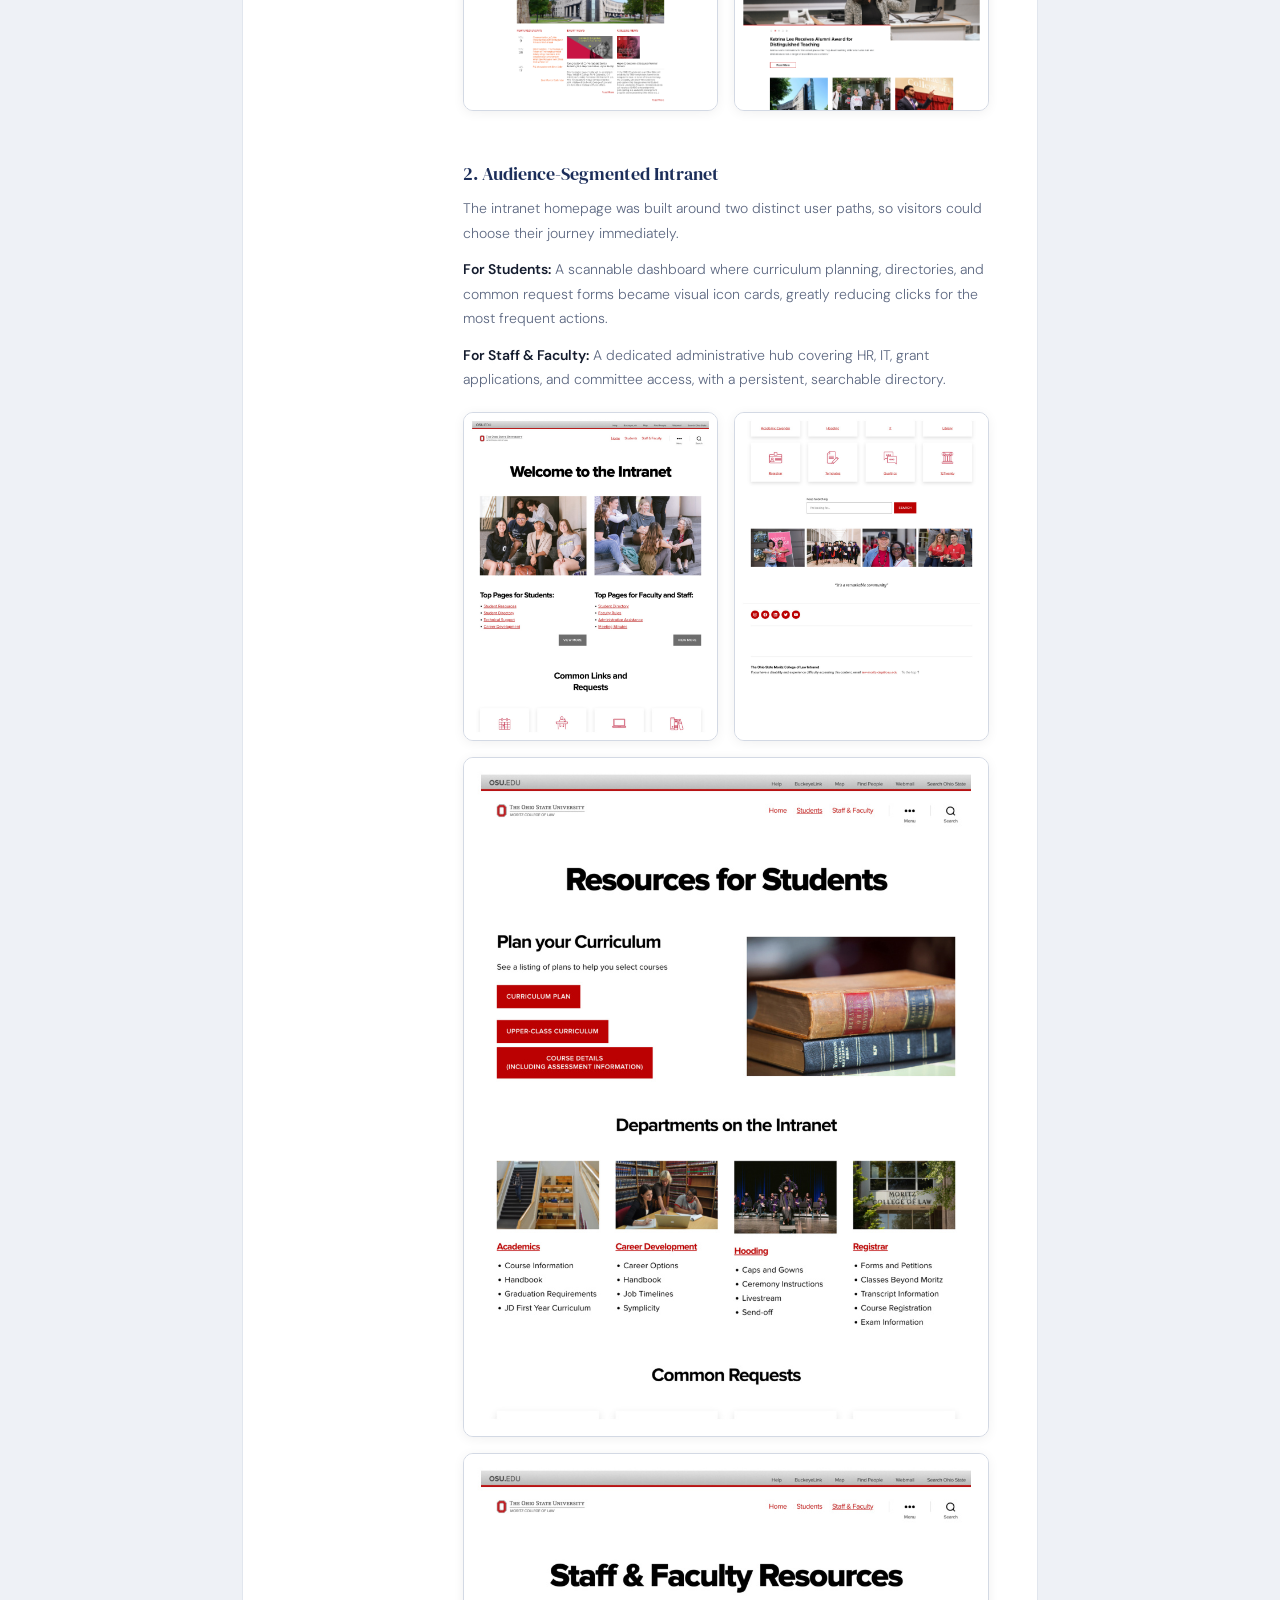
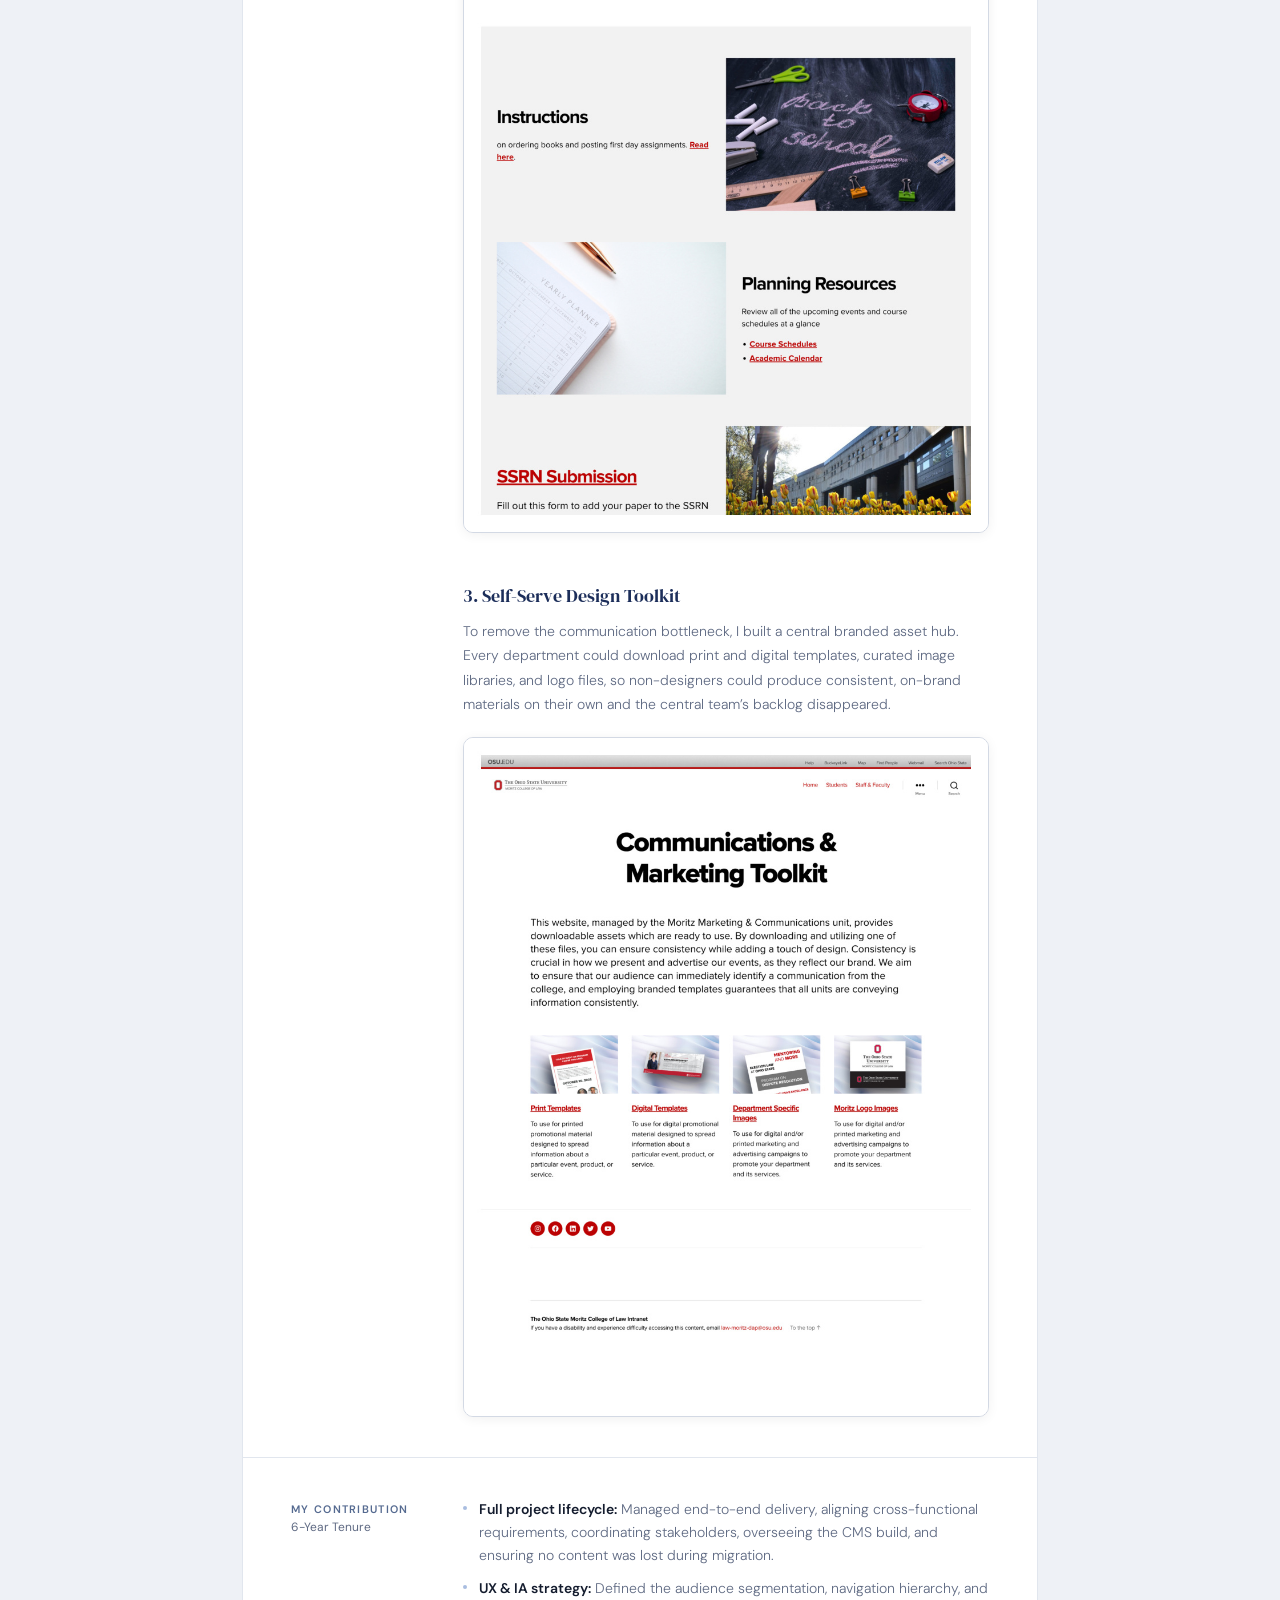
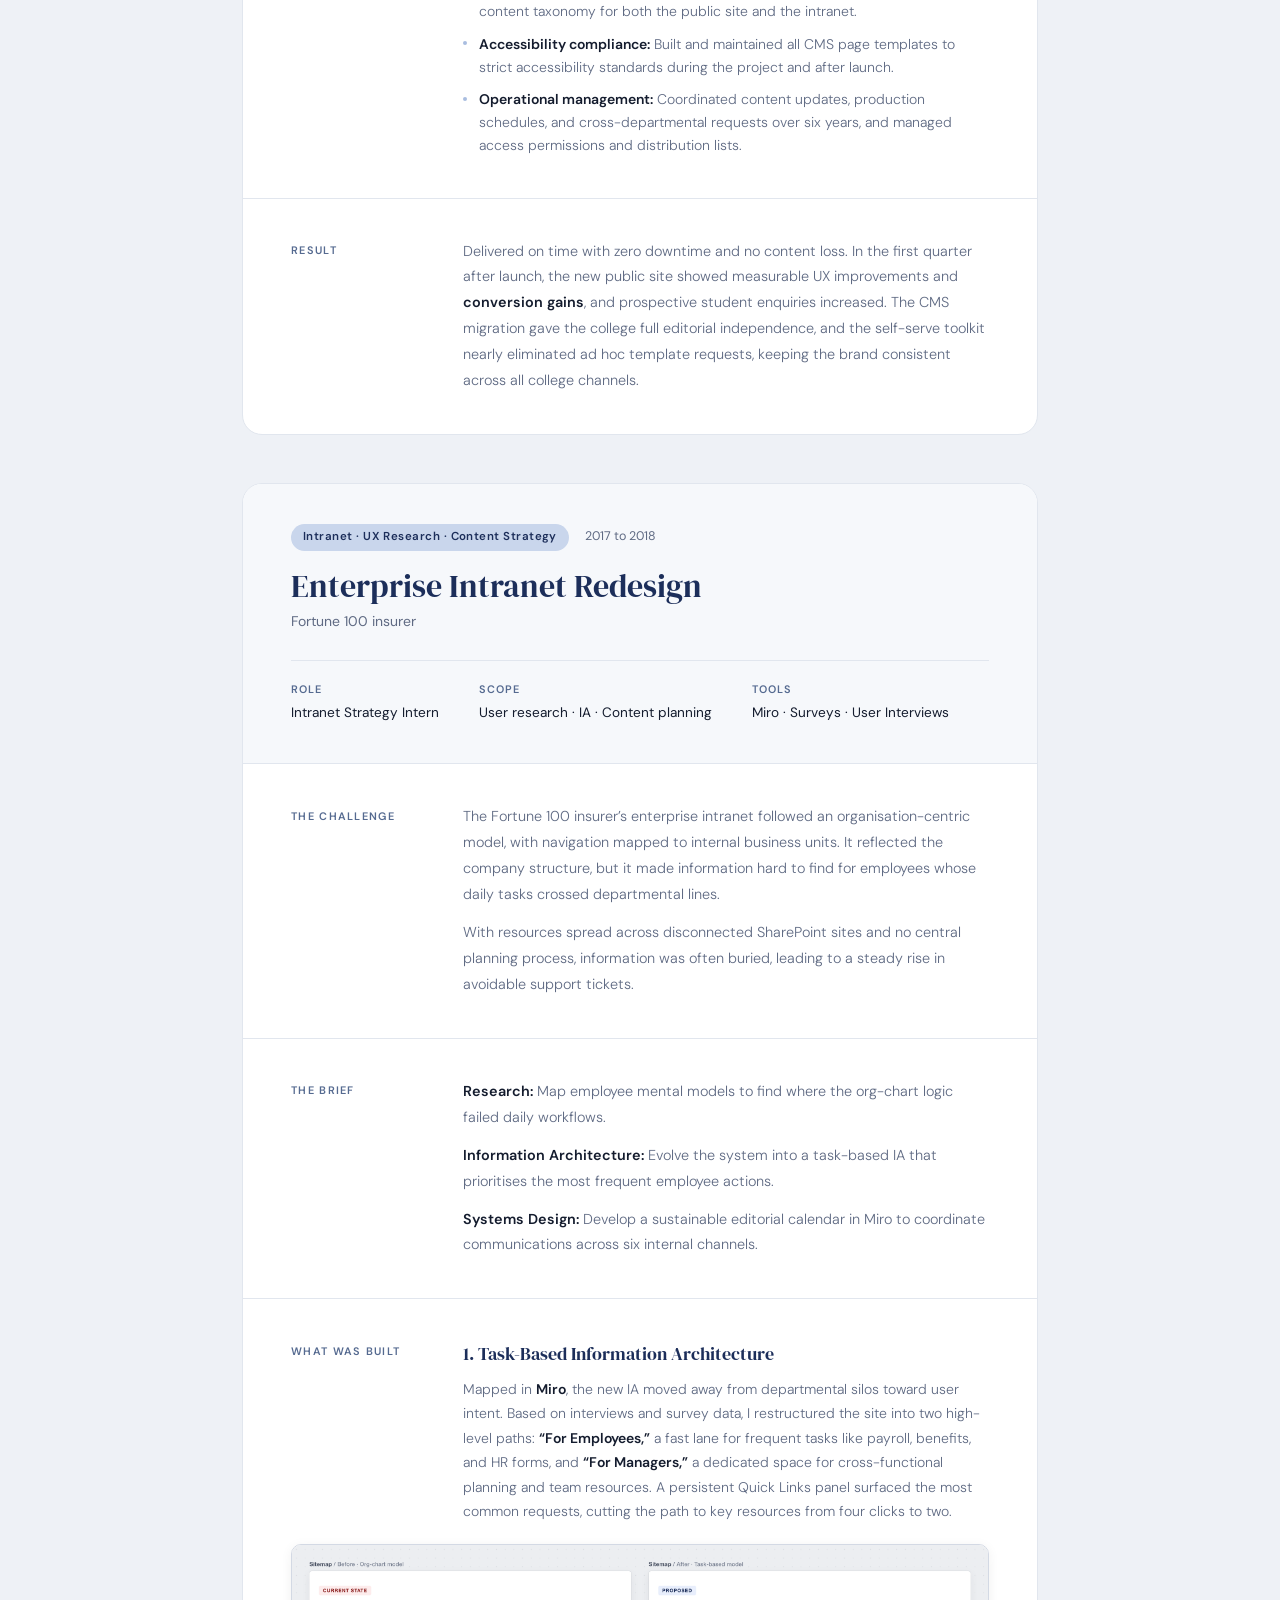
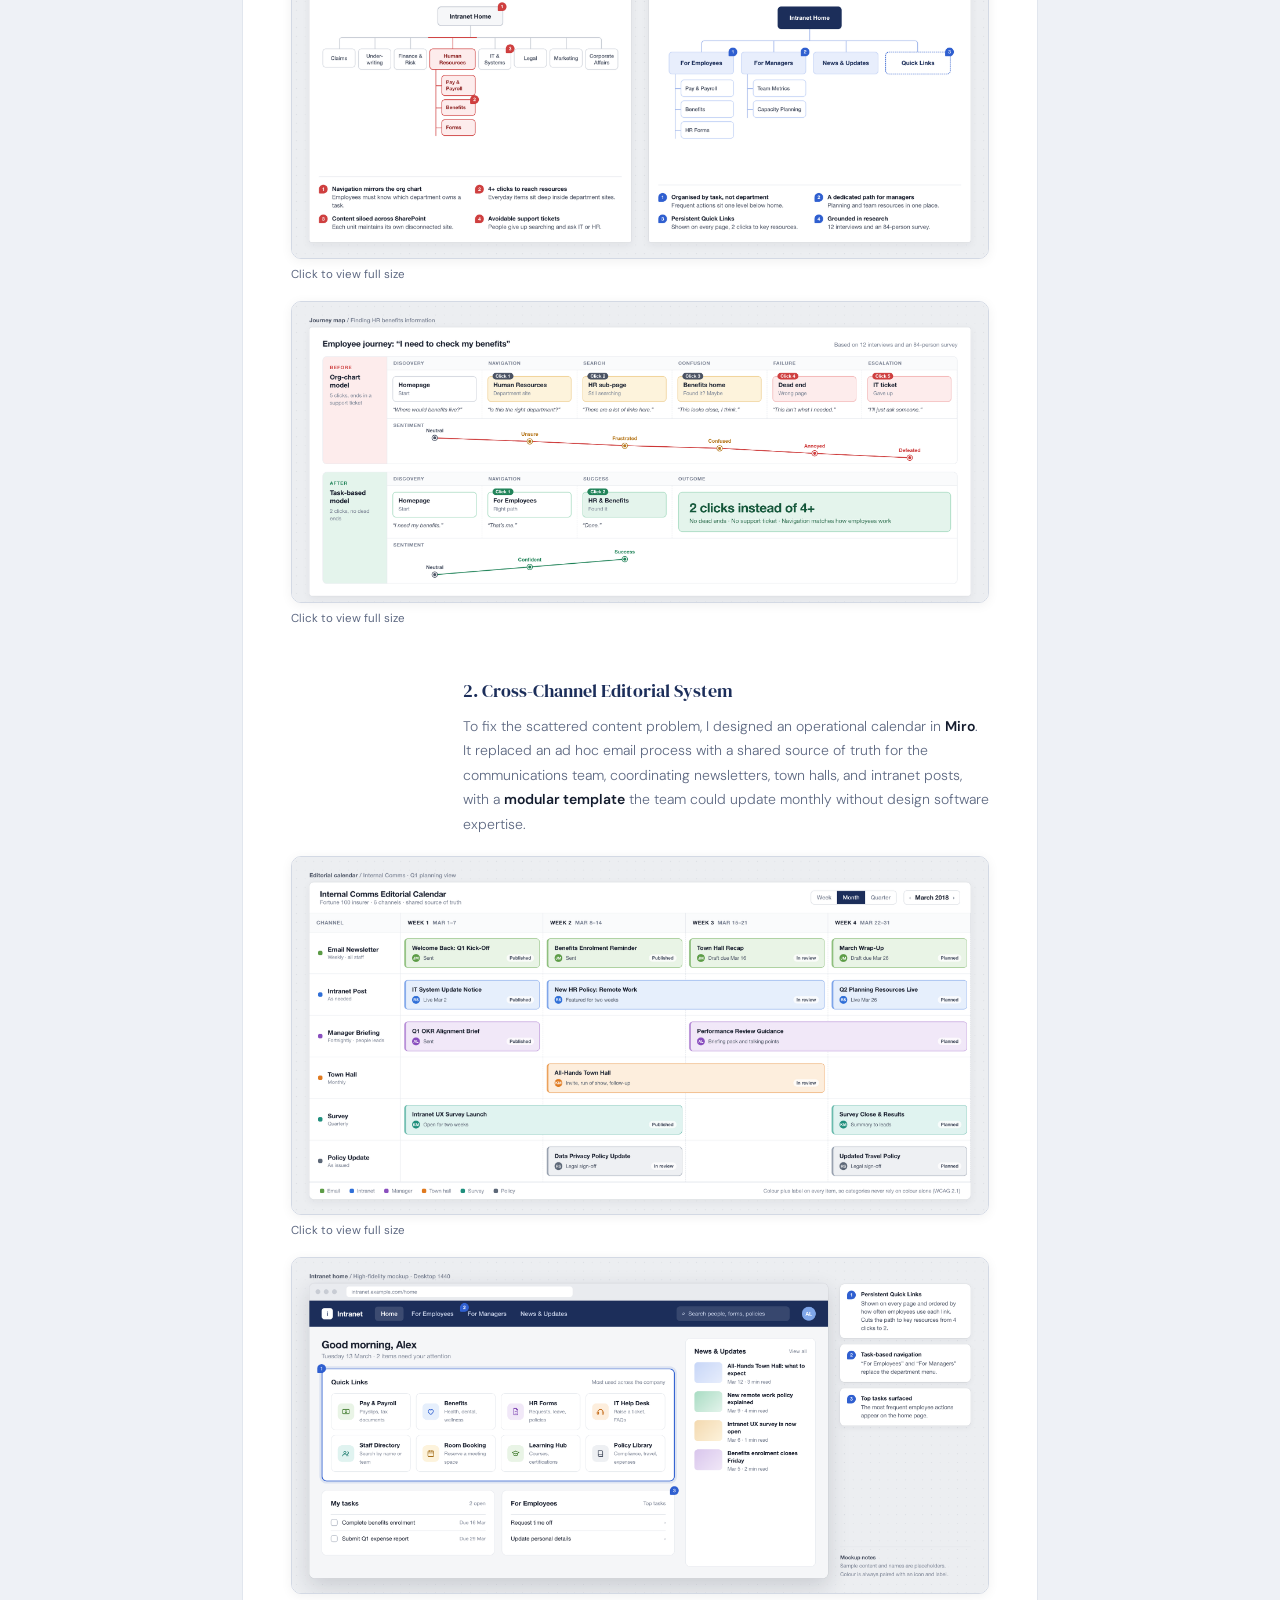
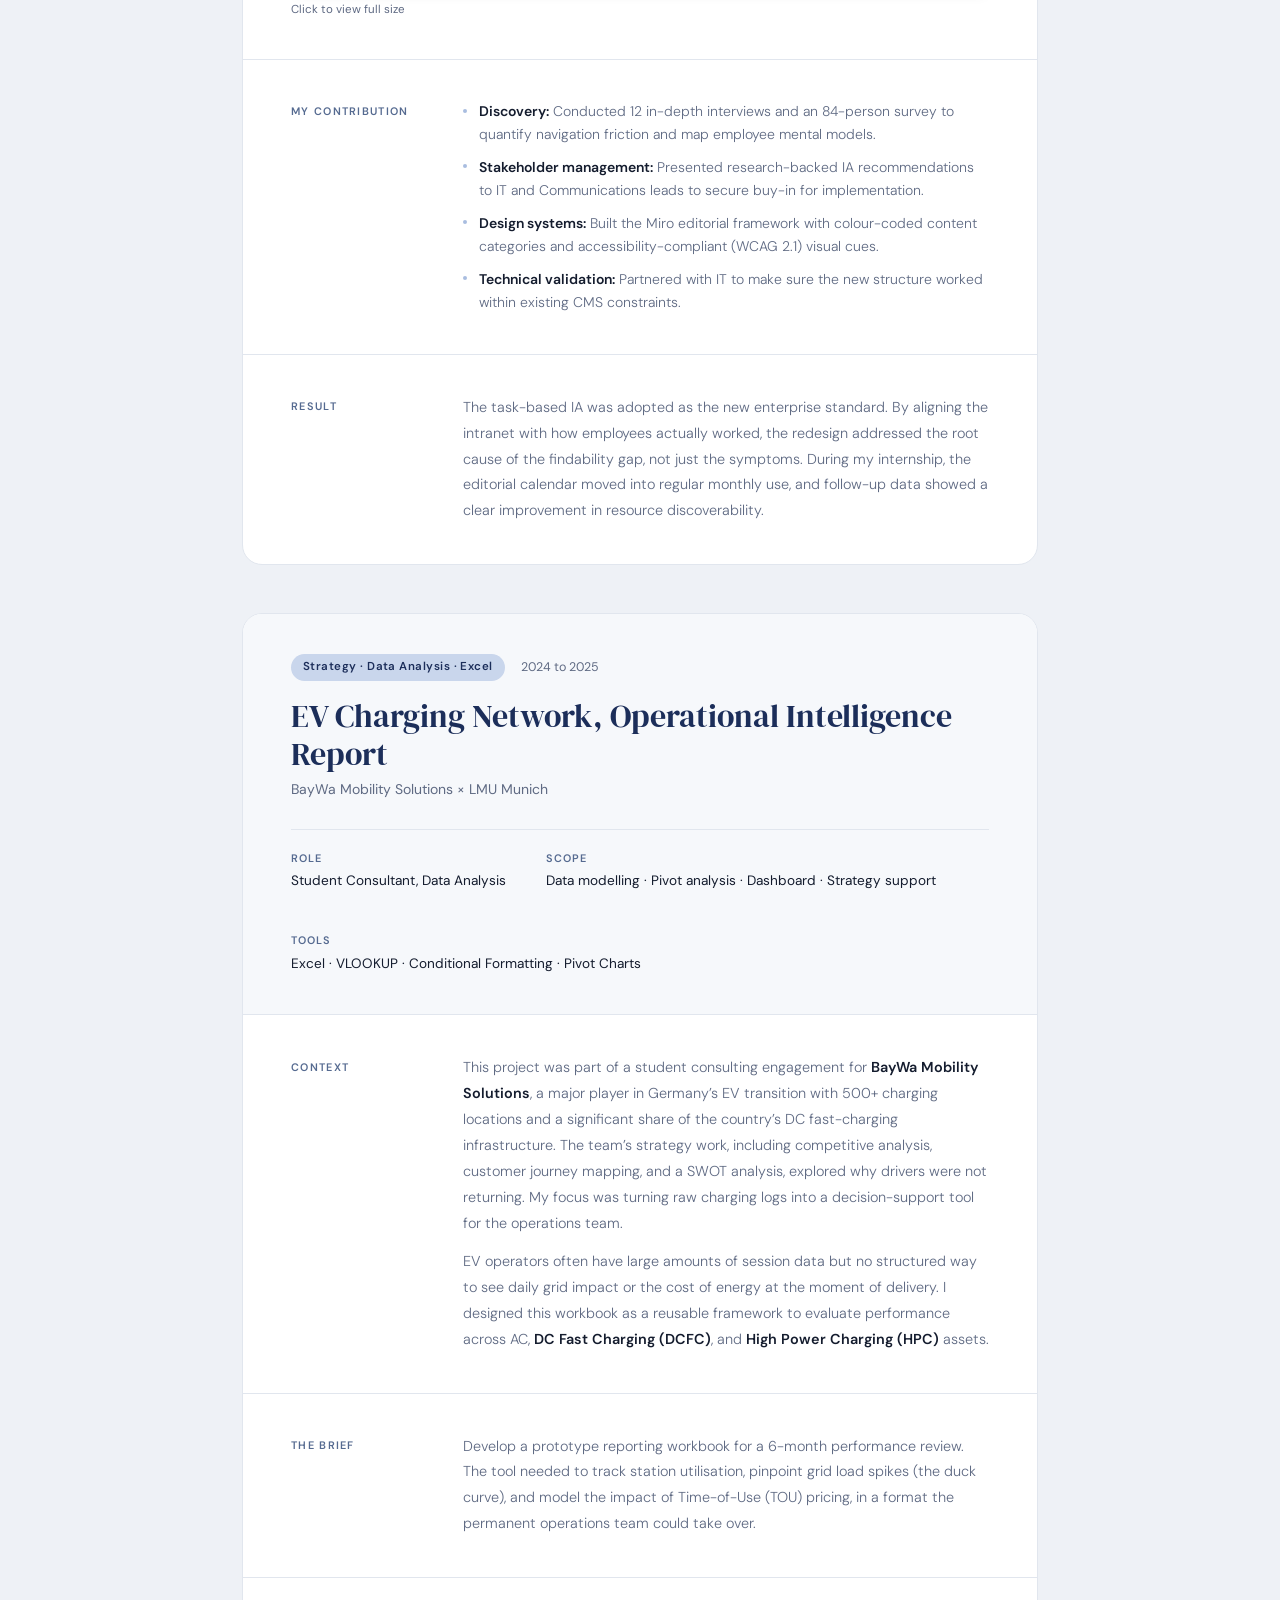
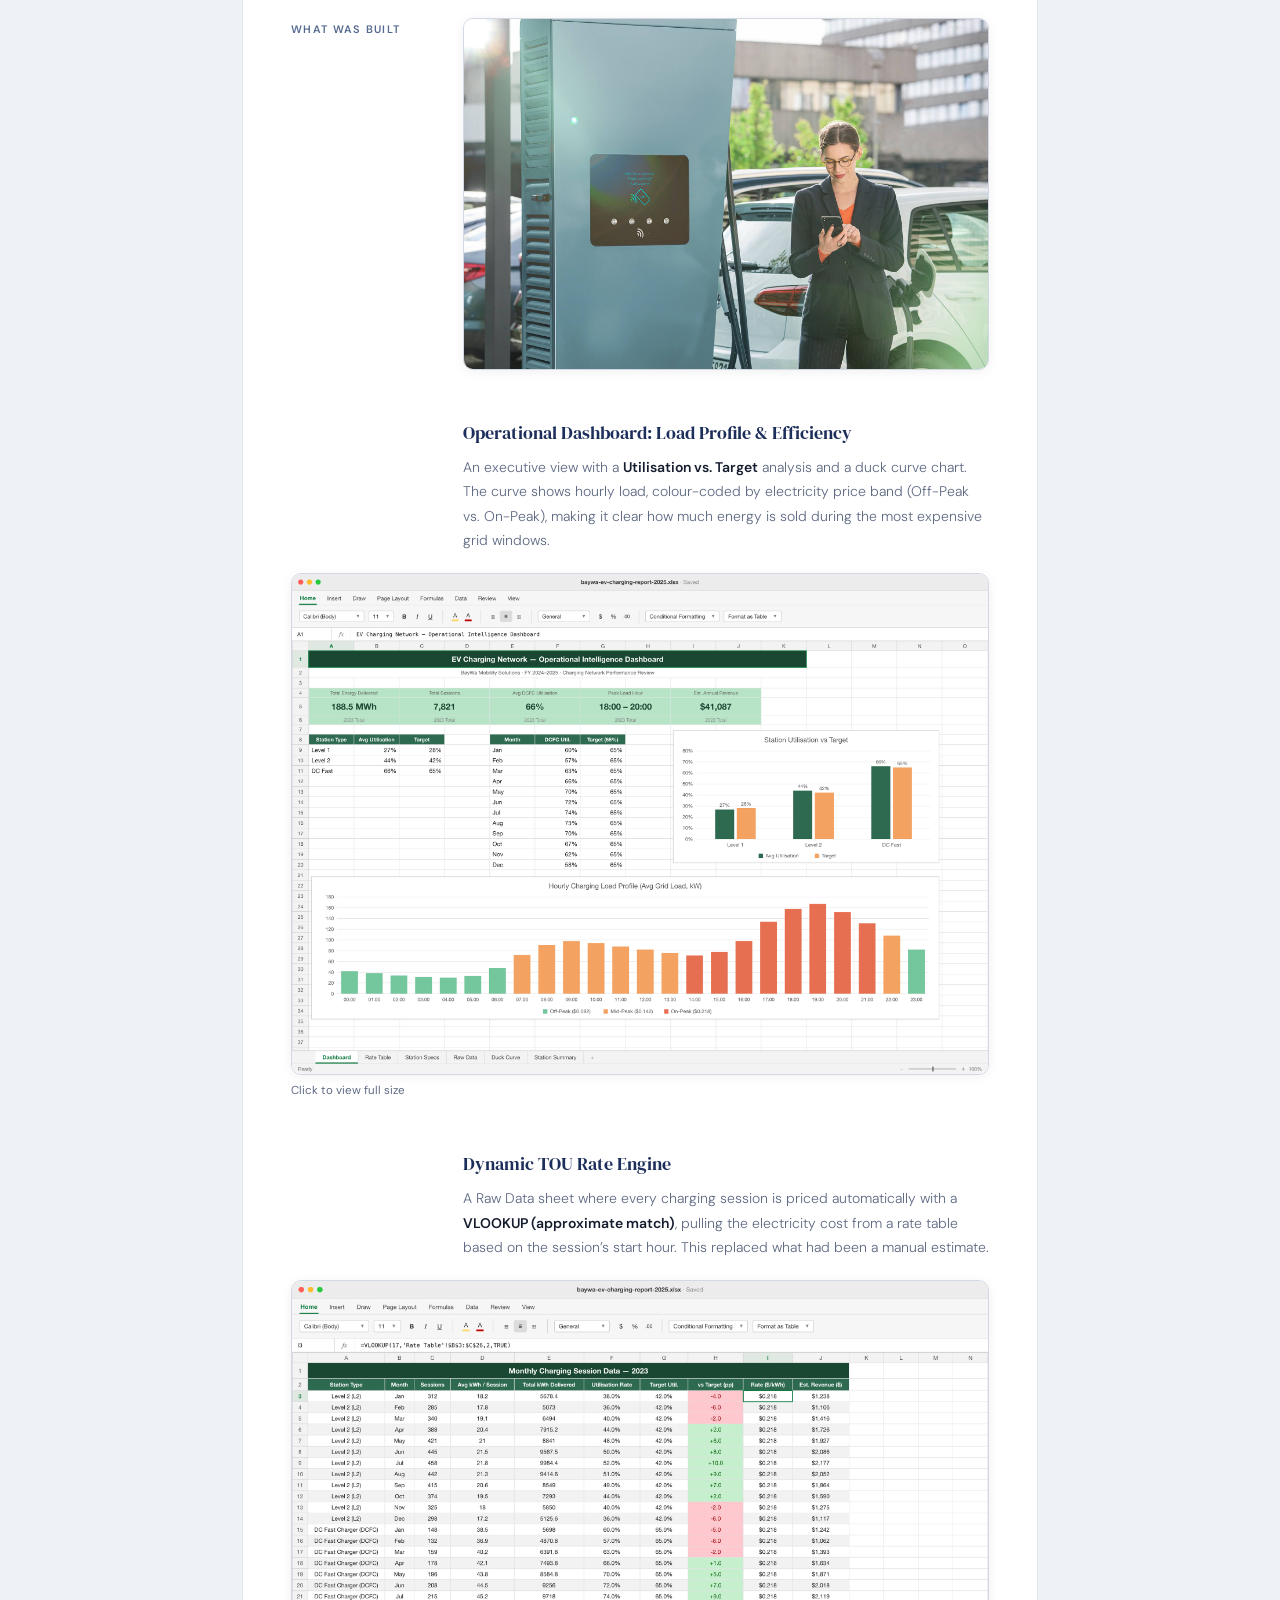
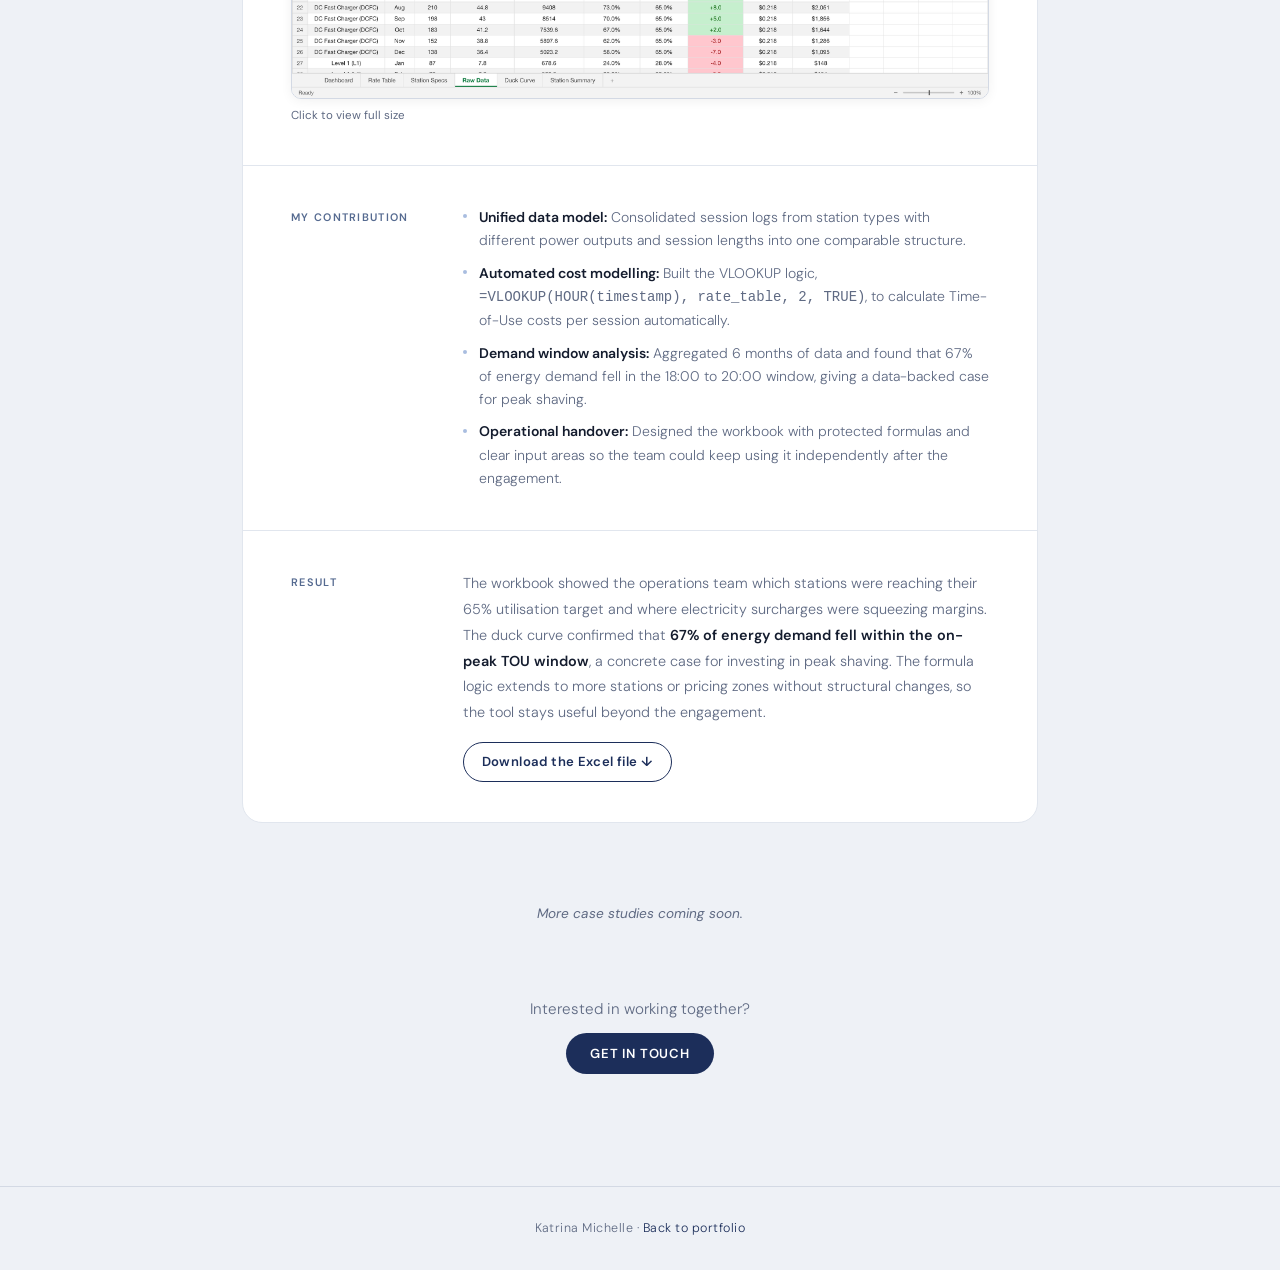
==== commit 29c87238: "Replace case study visuals with higher-fidelity mockups" ====
--- a/work.html
+++ b/work.html
@@ -198,8 +198,8 @@
               <p>Mapped in <strong>Miro</strong>, the new IA moved away from departmental silos toward user intent. Based on interviews and survey data, I restructured the site into two high-level paths: <strong>“For Employees,”</strong> a fast lane for frequent tasks like payroll, benefits, and HR forms, and <strong>“For Managers,”</strong> a dedicated space for cross-functional planning and team resources. A persistent Quick Links panel surfaced the most common requests, cutting the path to key resources from four clicks to two.</p>
             </div>
             <div class="deliverable-screens">
-              <img src="assets/images/work/insurer-ia-before-after.png" alt="Before and after information architecture comparison" class="screen single" />
-              <img src="assets/images/work/insurer-journey.png" alt="User journey map showing old path vs new path" class="screen single" />
+              <a href="assets/images/work/insurer-ia-before-after.png" class="zoom" target="_blank" rel="noopener" aria-label="Open full-size image: Sitemap comparing the org-chart navigation with the proposed task-based navigation"><img src="assets/images/work/insurer-ia-before-after.png" alt="Sitemap comparing the org-chart navigation with the proposed task-based navigation" class="screen wide" /><span class="zoom-hint">Click to view full size</span></a>
+              <a href="assets/images/work/insurer-journey.png" class="zoom" target="_blank" rel="noopener" aria-label="Open full-size image: Employee journey map showing the old five-click path and the new two-click path"><img src="assets/images/work/insurer-journey.png" alt="Employee journey map showing the old five-click path and the new two-click path" class="screen wide" /><span class="zoom-hint">Click to view full size</span></a>
             </div>
           </div>
 
@@ -209,8 +209,8 @@
               <p>To fix the scattered content problem, I designed an operational calendar in <strong>Miro</strong>. It replaced an ad hoc email process with a shared source of truth for the communications team, coordinating newsletters, town halls, and intranet posts, with a <strong>modular template</strong> the team could update monthly without design software expertise.</p>
             </div>
             <div class="deliverable-screens">
-              <img src="assets/images/work/insurer-calendar-v2.png" alt="Miro editorial content calendar" class="screen single" />
-              <img src="assets/images/work/insurer-quicklinks.png" alt="Quick Links panel UI mockup" class="screen single" />
+              <a href="assets/images/work/insurer-calendar-v2.png" class="zoom" target="_blank" rel="noopener" aria-label="Open full-size image: Editorial content calendar across six internal channels for March 2018"><img src="assets/images/work/insurer-calendar-v2.png" alt="Editorial content calendar across six internal channels for March 2018" class="screen wide" /><span class="zoom-hint">Click to view full size</span></a>
+              <a href="assets/images/work/insurer-quicklinks.png" class="zoom" target="_blank" rel="noopener" aria-label="Open full-size image: High-fidelity intranet home page mockup with the Quick Links panel"><img src="assets/images/work/insurer-quicklinks.png" alt="High-fidelity intranet home page mockup with the Quick Links panel" class="screen wide" /><span class="zoom-hint">Click to view full size</span></a>
             </div>
           </div>
 
@@ -295,7 +295,7 @@
               <p>An executive view with a <strong>Utilisation vs. Target</strong> analysis and a duck curve chart. The curve shows hourly load, colour-coded by electricity price band (Off-Peak vs. On-Peak), making it clear how much energy is sold during the most expensive grid windows.</p>
             </div>
             <div class="deliverable-screens">
-              <img src="assets/images/work/report-dashboard.png" alt="EV dashboard showing a station utilisation bar chart and an hourly duck curve" class="screen single" />
+              <a href="assets/images/work/report-dashboard.png" class="zoom" target="_blank" rel="noopener" aria-label="Open full-size image: Excel dashboard sheet with a station utilisation chart and an hourly load profile chart"><img src="assets/images/work/report-dashboard.png" alt="Excel dashboard sheet with a station utilisation chart and an hourly load profile chart" class="screen wide" /><span class="zoom-hint">Click to view full size</span></a>
             </div>
           </div>
 
@@ -305,7 +305,7 @@
               <p>A Raw Data sheet where every charging session is priced automatically with a <strong>VLOOKUP (approximate match)</strong>, pulling the electricity cost from a rate table based on the session’s start hour. This replaced what had been a manual estimate.</p>
             </div>
             <div class="deliverable-screens">
-              <img src="assets/images/work/report-rawdata.png" alt="Raw data sheet with VLOOKUP TOU rate lookup and conditional formatting" class="screen single" />
+              <a href="assets/images/work/report-rawdata.png" class="zoom" target="_blank" rel="noopener" aria-label="Open full-size image: Excel raw data sheet with the VLOOKUP rate lookup and conditional formatting"><img src="assets/images/work/report-rawdata.png" alt="Excel raw data sheet with the VLOOKUP rate lookup and conditional formatting" class="screen wide" /><span class="zoom-hint">Click to view full size</span></a>
             </div>
           </div>
 
--- a/work.css
+++ b/work.css
@@ -189,6 +189,35 @@
 .screen.single {
   grid-column: 1 / -1;
   max-width: 560px;
+}
+
+.zoom {
+  grid-column: 1 / -1;
+  display: block;
+  /* extend across the label column so detailed visuals are readable */
+  margin-left: calc(-140px - 2rem);
+  text-decoration: none;
+  cursor: zoom-in;
+}
+
+.zoom .screen { transition: box-shadow 0.2s, border-color 0.2s; }
+
+.zoom:hover .screen {
+  border-color: var(--pill-bg-dark);
+  box-shadow: 0 6px 24px rgba(28, 46, 90, 0.12);
+}
+
+.zoom:focus-visible {
+  outline: 2px solid var(--navy-mid);
+  outline-offset: 4px;
+  border-radius: 10px;
+}
+
+.zoom-hint {
+  display: block;
+  margin-top: 0.45rem;
+  font-size: 0.72rem;
+  color: var(--muted);
 }
 
 /* Contribution list */
@@ -309,4 +338,5 @@
   .deliverable-screens { grid-template-columns: 1fr; }
 
   .screen.single { max-width: 100%; }
-}
+  .zoom { margin-left: 0; }
+}
